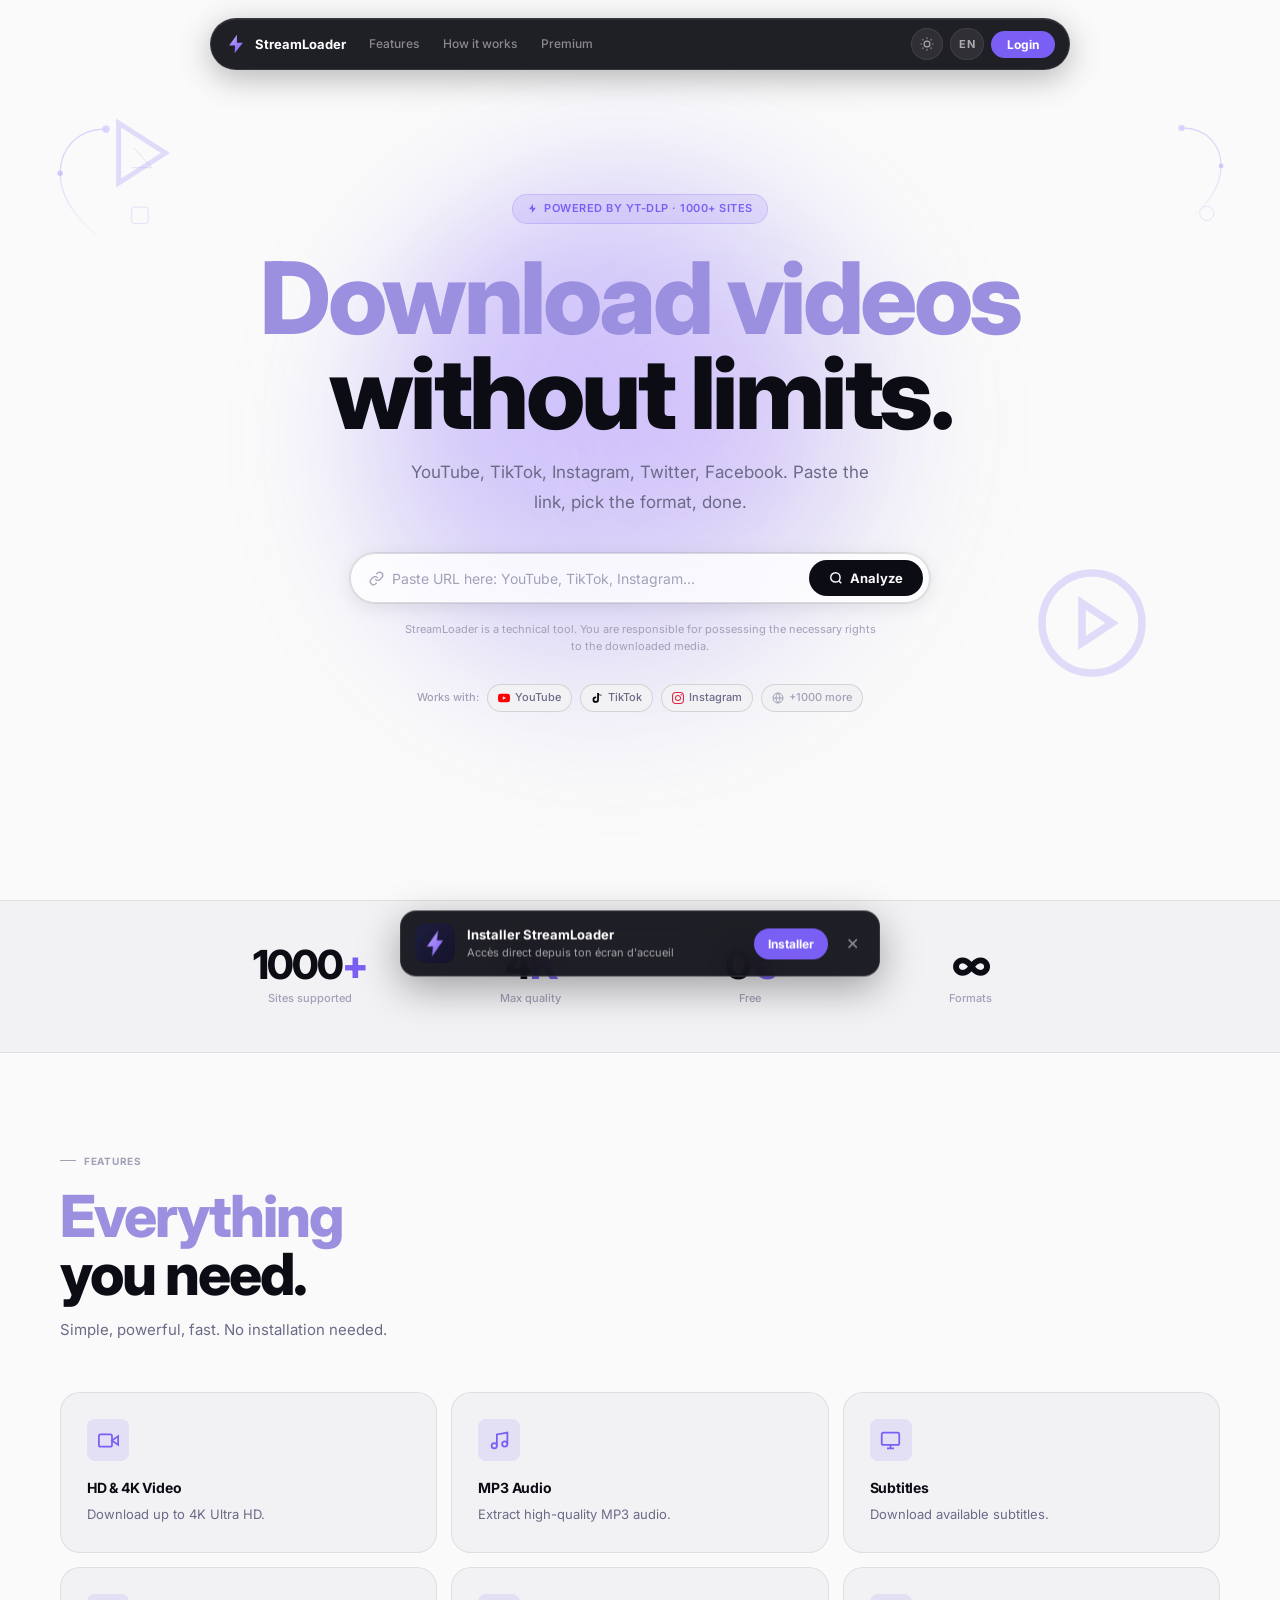
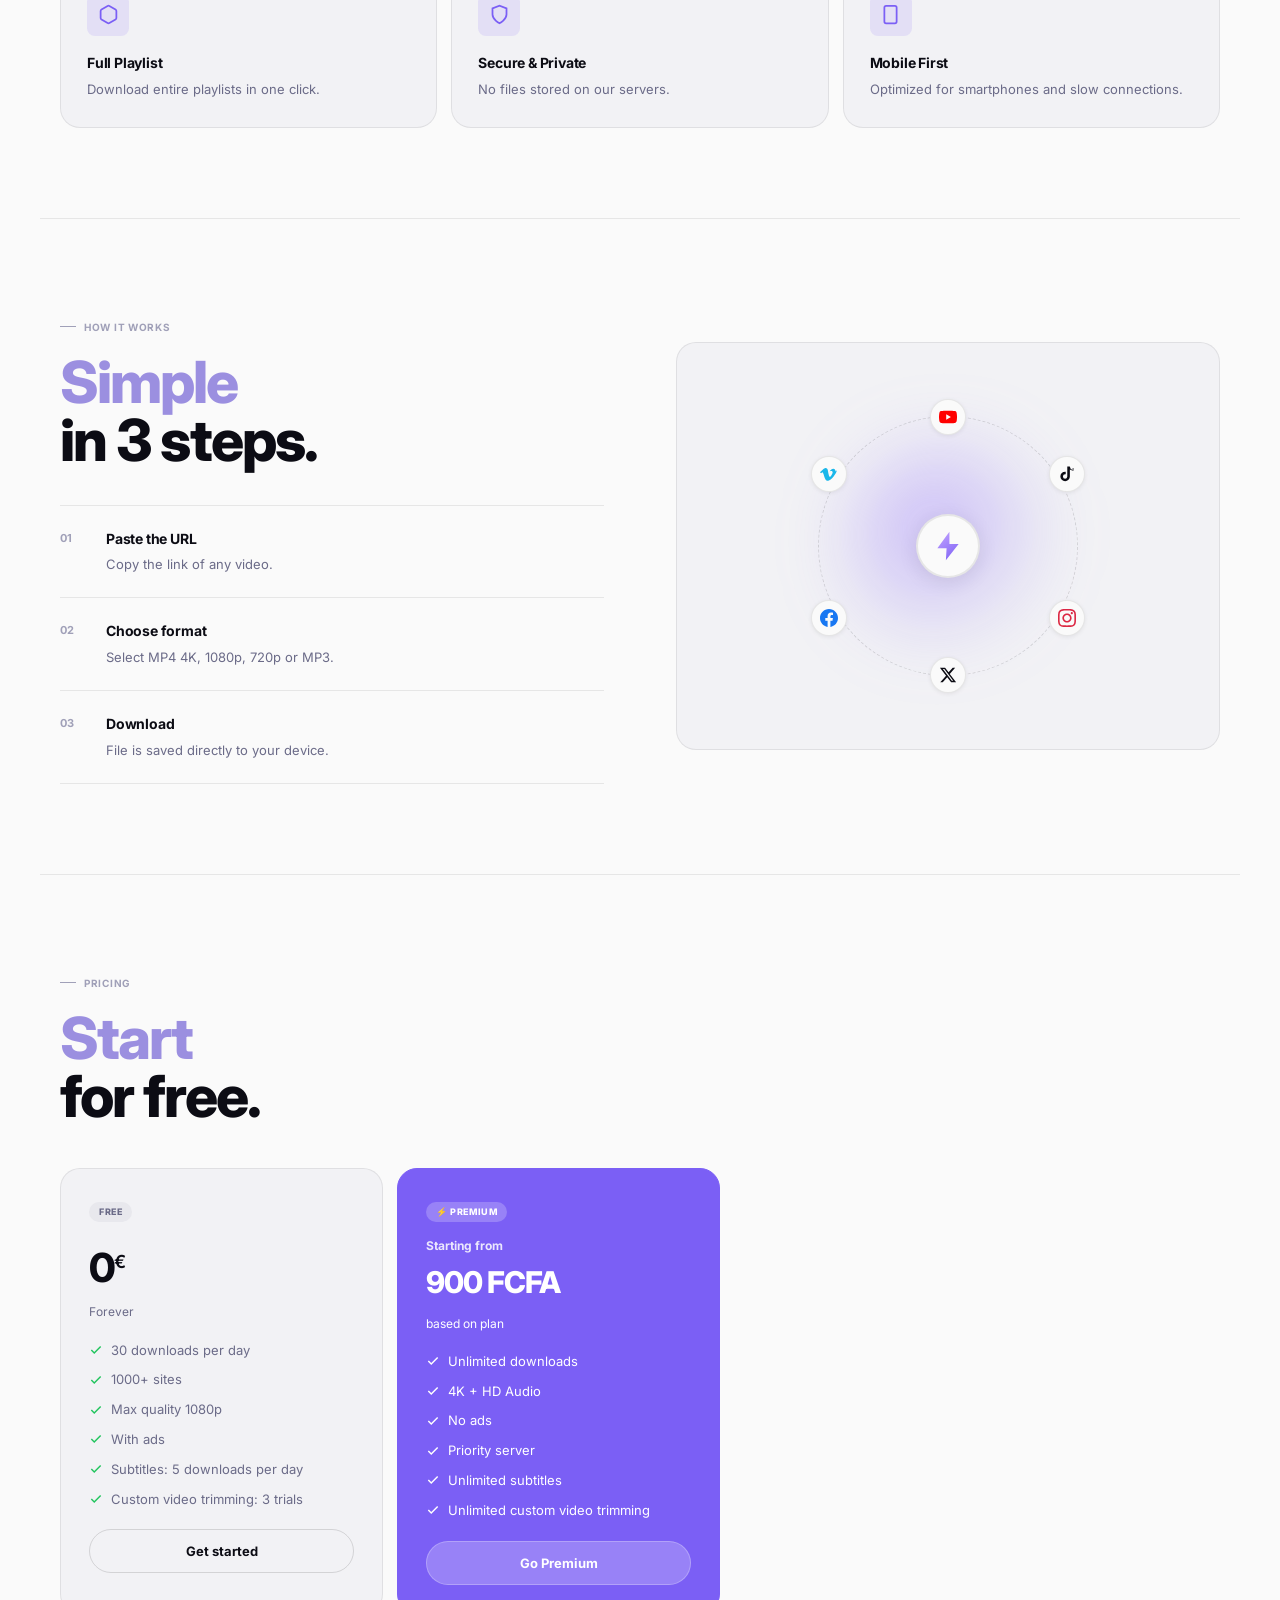
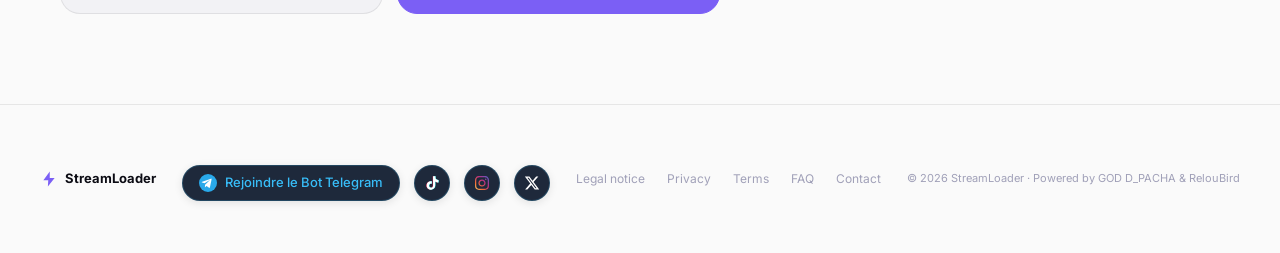
==== index.html @ d9c6773a "finalize pub." ====
<!DOCTYPE html>
<!-- NEW FILE -->
<html lang="fr">

<head>
    <meta charset="UTF-8">
    <meta name="viewport" content="width=device-width, initial-scale=1.0">

    <!-- ===== PRIMARY SEO META TAGS ===== -->
    <title>StreamLoader - Télécharger Vidéos YouTube, TikTok, Instagram | Gratuit & Rapide</title>
    <meta name="description"
        content="Télécharge des vidéos depuis YouTube, TikTok, Instagram, Twitter, Facebook et plus de 1000 sites. Gratuit, sans inscription, qualité jusqu'en 4K. Version Premium sans publicité à 1 200 FCFA, accès à vie.">
    <meta name="keywords"
        content="télécharger vidéo YouTube, télécharger vidéo TikTok, télécharger vidéo Instagram, convertisseur YouTube MP3, downloader vidéo gratuit, StreamLoader, télécharger vidéo 4K, sauvegarder vidéo TikTok, yt-dlp en ligne">
    <meta name="author" content="StreamLoader">
    <meta name="robots" content="index, follow, max-snippet:-1, max-image-preview:large, max-video-preview:-1">
    <meta name="language" content="French">
    <link rel="canonical" href="https://streamloader.xyz/">

    <!-- ===== OPEN GRAPH (Facebook, WhatsApp, LinkedIn) ===== -->
    <meta property="og:type" content="website">
    <meta property="og:url" content="https://streamloader.xyz/">
    <meta property="og:site_name" content="StreamLoader">
    <meta property="og:title" content="StreamLoader - Télécharger Vidéos YouTube, TikTok, Instagram">
    <meta property="og:description"
        content="Télécharge des vidéos depuis YouTube, TikTok, Instagram et 1000+ sites. Gratuit, rapide, sans inscription. Qualité jusqu'en 4K.">
    <meta property="og:image" content="https://streamloader.xyz/og-image.png">
    <meta property="og:image:type" content="image/png">
    <meta property="og:image:width" content="1200">
    <meta property="og:image:height" content="630">
    <meta property="og:image:alt" content="StreamLoader - Téléchargeur de vidéos universel">
    <meta property="og:locale" content="fr_FR">

    <!-- ===== TWITTER CARD ===== -->
    <meta name="twitter:card" content="summary_large_image">
    <meta name="twitter:title" content="StreamLoader - Télécharger Vidéos YouTube, TikTok, Instagram">
    <meta name="twitter:description"
        content="Télécharge des vidéos depuis 1000+ sites. Gratuit, rapide, sans inscription, jusqu'en 4K.">
    <meta name="twitter:image" content="https://streamloader.xyz/og-image.png">

    <!-- ===== FAVICON ===== -->
    <link rel="icon" type="image/svg+xml"
        href="data:image/svg+xml,%3Csvg xmlns='http://www.w3.org/2000/svg' viewBox='0 0 24 24' fill='none'%3E%3Cpath d='M13 2L4.5 13.5H11L10.5 22L19.5 10.5H13L13 2Z' fill='url(%23g0)'/%3E%3Cdefs%3E%3ClinearGradient id='g0' x1='4.5' y1='2' x2='19.5' y2='22' gradientUnits='userSpaceOnUse'%3E%3Cstop stop-color='%23C4A5FF'/%3E%3Cstop offset='1' stop-color='%237B5FF5'/%3E%3C/linearGradient%3E%3C/defs%3E%3C/svg%3E">
    <link rel="apple-touch-icon"
        href="data:image/svg+xml,%3Csvg xmlns='http://www.w3.org/2000/svg' viewBox='0 0 24 24' fill='none'%3E%3Cpath d='M13 2L4.5 13.5H11L10.5 22L19.5 10.5H13L13 2Z' fill='url(%23g0)'/%3E%3Cdefs%3E%3ClinearGradient id='g0' x1='4.5' y1='2' x2='19.5' y2='22' gradientUnits='userSpaceOnUse'%3E%3Cstop stop-color='%23C4A5FF'/%3E%3Cstop offset='1' stop-color='%237B5FF5'/%3E%3C/linearGradient%3E%3C/defs%3E%3C/svg%3E">

    <!-- ===== SCHEMA.ORG STRUCTURED DATA ===== -->
    <script type="application/ld+json">
  {
    "@context": "https://schema.org",
    "@graph": [
      {
        "@type": "WebSite",
        "@id": "https://streamloader.xyz/#website",
        "url": "https://streamloader.xyz/",
        "name": "StreamLoader",
        "description": "Téléchargeur de vidéos universel - YouTube, TikTok, Instagram et 1000+ sites",
        "inLanguage": "fr"
      },
      {
        "@type": "WebApplication",
        "@id": "https://streamloader.xyz/#app",
        "name": "StreamLoader",
        "url": "https://streamloader.xyz/",
        "logo": {
          "@type": "ImageObject",
          "url": "https://streamloader.xyz/og-image.png"
        },
        "description": "Télécharge des vidéos et de l'audio depuis YouTube, TikTok, Instagram, Twitter, Facebook et plus de 1000 sites. Choix du format (MP4 4K, 1080p, 720p, MP3) avant téléchargement.",
        "applicationCategory": "MultimediaApplication",
        "operatingSystem": "Any (Web)",
        "browserRequirements": "Nécessite un navigateur moderne",
        "offers": [
          {
            "@type": "Offer",
            "name": "Gratuit",
            "price": "0",
            "priceCurrency": "XAF",
            "availability": "https://schema.org/InStock",
            "description": "Téléchargements avec publicités, formats standard, 1000+ sites supportés."
          },
          {
            "@type": "Offer",
            "name": "Premium",
            "price": "1200",
            "priceCurrency": "XAF",
            "availability": "https://schema.org/InStock",
            "description": "Téléchargements illimités, qualité 4K et audio HD, sans publicité, accès à vie."
          }
        ]
      },
      {
        "@type": "FAQPage",
        "mainEntity": [
          {
            "@type": "Question",
            "name": "StreamLoader est-il gratuit ?",
            "acceptedAnswer": {
              "@type": "Answer",
              "text": "Oui, StreamLoader est gratuit et sans inscription pour l'essentiel des fonctionnalités. Une version Premium à 1 200 FCFA (paiement unique, accès à vie) supprime les publicités et débloque la qualité 4K et l'audio HD."
            }
          },
          {
            "@type": "Question",
            "name": "Quels sites sont compatibles avec StreamLoader ?",
            "acceptedAnswer": {
              "@type": "Answer",
              "text": "StreamLoader prend en charge plus de 1000 sites, dont YouTube, TikTok, Instagram, Twitter/X et Facebook."
            }
          },
          {
            "@type": "Question",
            "name": "Comment télécharger une vidéo avec StreamLoader ?",
            "acceptedAnswer": {
              "@type": "Answer",
              "text": "Colle le lien de la vidéo dans le champ prévu, choisis le format souhaité (MP4 en 4K, 1080p, 720p, ou MP3 pour l'audio), puis clique sur Télécharger. Le fichier est enregistré directement sur ton appareil."
            }
          },
          {
            "@type": "Question",
            "name": "StreamLoader conserve-t-il mes fichiers téléchargés ?",
            "acceptedAnswer": {
              "@type": "Answer",
              "text": "Non, aucun fichier n'est stocké sur les serveurs de StreamLoader après la livraison au navigateur, et aucune donnée personnelle n'est collectée lors d'un téléchargement anonyme."
            }
          }
        ]
      }
    ]
  }
    </script>

    <!-- ===== PERFORMANCE ===== -->
    <link rel="preconnect" href="https://fonts.googleapis.com">
    <link rel="preconnect" href="https://fonts.gstatic.com" crossorigin>
    <link href="https://fonts.googleapis.com/css2?family=Inter:wght@300;400;500;600;700;800;900&display=swap"
        rel="stylesheet">
    <link rel="stylesheet" href="./style.css">
    <link rel="stylesheet" href="./style-float.css">

    <!-- DNS prefetch : domaines sollicités par le JS (drapeaux + géo-détection) -->
    <link rel="dns-prefetch" href="//flagcdn.com">
    <link rel="dns-prefetch" href="//ipapi.co">

    <!-- Pour charger le Manifest PWA -->
    <link rel="manifest" href="/manifest.json">
    <meta name="theme-color" content="#13132A" media="(prefers-color-scheme: dark)">
    <meta name="theme-color" content="#FAFAFA" media="(prefers-color-scheme: light)">

    <!-- iOS : support PWA partiel, mais ces balises améliorent l'expérience -->
    <meta name="mobile-web-app-capable" content="yes">
    <meta name="apple-mobile-web-app-status-bar-style" content="black-translucent">
    <meta name="apple-mobile-web-app-title" content="StreamLoader">
    <link rel="apple-touch-icon" href="/icons/apple-touch-icon.png">

    <!-- MONETAG - DATA -->
    <!-- <script src="https://quge5.com/88/tag.min.js" data-zone="290672" async data-cfasync="false"></script> -->
    <!-- <script>(function (s) { s.dataset.zone = '11956487', s.src = 'https://nap5k.com/tag.min.js' })([document.documentElement, document.body].filter(Boolean).pop().appendChild(document.createElement('script')))</script> -->
</head>

<body>

    <!-- BG LOGOS FLOTTANTS PARALLAX -->
    <div class="bg-floating-logos">
        <div class="parallax-layer" id="prlxLayer">
            <svg class="float-logo float-logo-1" viewBox="0 0 24 24" fill="none" stroke="currentColor"
                stroke-width="1.5">
                <polygon points="5 3 19 12 5 21 5 3" />
            </svg>
            <svg class="float-logo float-logo-2" viewBox="0 0 24 24" fill="none" stroke="currentColor"
                stroke-width="1.5">
                <circle cx="12" cy="12" r="10" />
                <polygon points="10 8 16 12 10 16 10 8" />
            </svg>
            <svg class="float-logo float-logo-3" viewBox="0 0 24 24" fill="none" stroke="currentColor"
                stroke-width="1.5">
                <rect x="2" y="2" width="20" height="20" rx="2.18" ry="2.18" />
                <line x1="7" y1="2" x2="7" y2="22" />
                <line x1="17" y1="2" x2="17" y2="22" />
                <line x1="2" y1="12" x2="22" y2="12" />
                <line x1="2" y1="7" x2="7" y2="7" />
                <line x1="2" y1="17" x2="7" y2="17" />
                <line x1="17" y1="17" x2="22" y2="17" />
                <line x1="17" y1="7" x2="22" y2="7" />
            </svg>
            <svg class="float-logo float-logo-4" viewBox="0 0 24 24" fill="none" stroke="currentColor"
                stroke-width="1.5">
                <path d="M9 18V5l12-2v13" />
                <circle cx="6" cy="18" r="3" />
                <circle cx="18" cy="16" r="3" />
            </svg>
            <svg class="float-logo float-logo-5" viewBox="0 0 24 24" fill="none" stroke="currentColor"
                stroke-width="1.5">
                <path d="M21 15v4a2 2 0 0 1-2 2H5a2 2 0 0 1-2-2v-4" />
                <polyline points="7 10 12 15 17 10" />
                <line x1="12" y1="15" x2="12" y2="3" />
            </svg>
        </div>
    </div>

    <!-- ═══ NAV ═══════════════════════════════════════════════════════ -->
    <nav>
        <a class="nav-logo" href="#">
            <svg viewBox="0 0 24 24" fill="none">
                <path d="M13 2L4.5 13.5H11L10.5 22L19.5 10.5H13L13 2Z" fill="url(#g0)" />
                <defs>
                    <linearGradient id="g0" x1="4.5" y1="2" x2="19.5" y2="22" gradientUnits="userSpaceOnUse">
                        <stop stop-color="#C4A5FF" />
                        <stop offset="1" stop-color="#7B5FF5" />
                    </linearGradient>
                </defs>
            </svg>
            <span data-i18n="brand">StreamLoader</span>
        </a>
        <div class="nav-links">
            <a href="#features" data-i18n="nav.features">Fonctionnalités</a>
            <a href="#how" data-i18n="nav.how">Comment ça marche</a>
            <a href="#pricing" data-i18n="nav.pricing">Premium</a>
        </div>
        <div class="nav-actions">
            <button class="nav-icon-btn" id="themeBtn" title="Thème">
                <svg id="themeIco" viewBox="0 0 24 24" fill="none" stroke="currentColor" stroke-width="2">
                    <circle cx="12" cy="12" r="5" />
                    <path
                        d="M12 1v2M12 21v2M4.22 4.22l1.42 1.42M18.36 18.36l1.42 1.42M1 12h2M21 12h2M4.22 19.78l1.42-1.42M18.36 5.64l1.42-1.42" />
                </svg>
            </button>
            <button class="nav-icon-btn" id="langBtn"><span id="langLabel">FR</span></button>
            <!-- Affiché si non connecté -->
            <button class="nav-cta" id="navCta" data-i18n="nav.cta">Connexion</button>
            <!-- Affiché si connecté -->
            <div class="nav-user-chip" id="navUserChip" style="display:none">
                <div class="nav-avatar" id="navAvatar">?</div>
                <span id="navEmail"></span>
                <span class="plan-badge" id="navPlan" style="display:none">PRO</span>
            </div>
        </div>
    </nav>

    <!-- ═══ HERO ═══════════════════════════════════════════════════════ -->
    <section class="hero">
        <div class="orb"></div>
        <div class="orb-2"></div>

        <!-- SVG coins -->
        <svg class="corner-svg tl" viewBox="0 0 120 150" fill="none">
            <path d="M60 10 C28 10 10 32 10 58 C10 88 32 112 60 135" stroke="url(#cg)" stroke-width="1.4" fill="none" />
            <circle cx="60" cy="10" r="4" fill="#B09EFF" opacity=".8" />
            <circle cx="10" cy="58" r="3" fill="#7B5FF5" opacity=".6" />
            <path d="M90 30 L110 52 L88 52" stroke="#A090E0" stroke-width="1" fill="none" opacity=".5" />
            <rect x="88" y="95" width="18" height="18" rx="3" stroke="#7B5FF5" stroke-width="1" fill="none"
                opacity=".35" />
            <defs>
                <linearGradient id="cg" x1="60" y1="10" x2="60" y2="135" gradientUnits="userSpaceOnUse">
                    <stop stop-color="#B09EFF" stop-opacity=".9" />
                    <stop offset="1" stop-color="#7B5FF5" stop-opacity="0" />
                </linearGradient>
            </defs>
        </svg>
        <svg class="corner-svg tr" viewBox="0 0 120 150" fill="none">
            <path d="M60 10 C28 10 10 32 10 58 C10 88 32 112 60 135" stroke="url(#cg2)" stroke-width="1.4"
                fill="none" />
            <circle cx="60" cy="10" r="4" fill="#B09EFF" opacity=".8" />
            <circle cx="10" cy="58" r="3" fill="#7B5FF5" opacity=".6" />
            <circle cx="28" cy="118" r="9" stroke="#7B5FF5" stroke-width="1" fill="none" opacity=".35" />
            <defs>
                <linearGradient id="cg2" x1="60" y1="10" x2="60" y2="135" gradientUnits="userSpaceOnUse">
                    <stop stop-color="#B09EFF" stop-opacity=".9" />
                    <stop offset="1" stop-color="#7B5FF5" stop-opacity="0" />
                </linearGradient>
            </defs>
        </svg>

        <div class="hero-inner">
            <div class="hero-eyebrow">
                <svg viewBox="0 0 24 24" fill="currentColor">
                    <path d="M13 2L4.5 13.5H11L10.5 22L19.5 10.5H13L13 2Z" />
                </svg>
                <span data-i18n="hero.badge">Propulsé par yt-dlp · 1000+ sites</span>
            </div>

            <h1 class="hero-title">
                <span class="ghost" data-i18n="hero.line1">Télécharge des vidéos</span>
                <span class="solid" data-i18n="hero.line2">sans limite.</span>
            </h1>

            <p class="hero-sub" data-i18n="hero.sub">YouTube, TikTok, Instagram, Twitter, Facebook colle le lien,
                choisis le format, c'est prêt.</p>

            <div class="url-widget">
                <svg width="15" height="15" viewBox="0 0 24 24" fill="none" stroke="currentColor" stroke-width="2"
                    style="color:var(--text-muted);flex-shrink:0">
                    <path d="M10 13a5 5 0 0 0 7.54.54l3-3a5 5 0 0 0-7.07-7.07l-1.72 1.71" />
                    <path d="M14 11a5 5 0 0 0-7.54-.54l-3 3a5 5 0 0 0 7.07 7.07l1.71-1.71" />
                </svg>
                <input type="url" id="urlInput" data-i18n-placeholder="hero.placeholder"
                    placeholder="Colle l'URL ici YouTube, TikTok, Instagram…">
                <button class="btn-analyze" id="analyzeBtn">
                    <svg viewBox="0 0 24 24" fill="none" stroke="currentColor" stroke-width="2.5">
                        <circle cx="11" cy="11" r="8" />
                        <path d="m21 21-4.35-4.35" />
                    </svg>
                    <span data-i18n="hero.analyze">Analyser</span>
                </button>
            </div>

            <p class="url-disclaimer" data-i18n="hero.disclaimer">
                StreamLoader est un outil technique. Vous êtes responsable de disposer
                des droits nécessaires sur les médias téléchargés.
            </p>


            <div class="site-chips">
                <span class="site-chips-label" data-i18n="hero.supports">Compatible :</span>
                <div class="site-chip"><svg viewBox="0 0 24 24" fill="#FF0000">
                        <path
                            d="M23.495 6.205a3.007 3.007 0 0 0-2.088-2.088c-1.87-.501-9.396-.501-9.396-.501s-7.507-.01-9.396.501A3.007 3.007 0 0 0 .527 6.205a31.247 31.247 0 0 0-.522 5.805 31.247 31.247 0 0 0 .522 5.783 3.007 3.007 0 0 0 2.088 2.088c1.868.502 9.396.502 9.396.502s7.506 0 9.396-.502a3.007 3.007 0 0 0 2.088-2.088 31.247 31.247 0 0 0 .5-5.783 31.247 31.247 0 0 0-.5-5.805zM9.609 15.601V8.408l6.264 3.602z" />
                    </svg>YouTube</div>
                <div class="site-chip"><svg viewBox="0 0 24 24" fill="#000">
                        <path
                            d="M19.59 6.69a4.83 4.83 0 0 1-3.77-4.25V2h-3.45v13.67a2.89 2.89 0 0 1-2.88 2.5 2.89 2.89 0 0 1-2.89-2.89 2.89 2.89 0 0 1 2.89-2.89c.28 0 .54.04.79.1V9.01a6.33 6.33 0 0 0-.79-.05 6.34 6.34 0 0 0-6.34 6.34 6.34 6.34 0 0 0 6.34 6.34 6.34 6.34 0 0 0 6.33-6.34l-.01-9.27a8.18 8.18 0 0 0 4.78 1.52v-3.45a4.85 4.85 0 0 1-1-.11z" />
                    </svg>TikTok</div>
                <div class="site-chip"><svg viewBox="0 0 24 24" fill="url(#igr)">
                        <defs>
                            <linearGradient id="igr" x1="0" y1="24" x2="24" y2="0">
                                <stop stop-color="#f09433" />
                                <stop offset=".5" stop-color="#dc2743" />
                                <stop offset="1" stop-color="#bc1888" />
                            </linearGradient>
                        </defs>
                        <path
                            d="M12 2.163c3.204 0 3.584.012 4.85.07 3.252.148 4.771 1.691 4.919 4.919.058 1.265.069 1.645.069 4.849 0 3.205-.012 3.584-.069 4.849-.149 3.225-1.664 4.771-4.919 4.919-1.266.058-1.644.07-4.85.07-3.204 0-3.584-.012-4.849-.07-3.26-.149-4.771-1.699-4.919-4.92-.058-1.265-.07-1.644-.07-4.849 0-3.204.013-3.583.07-4.849.149-3.227 1.664-4.771 4.919-4.919 1.266-.057 1.645-.069 4.849-.069zm0-2.163c-3.259 0-3.667.014-4.947.072-4.358.2-6.78 2.618-6.98 6.98-.059 1.281-.073 1.689-.073 4.948 0 3.259.014 3.668.072 4.948.2 4.358 2.618 6.78 6.98 6.98 1.281.058 1.689.072 4.948.072 3.259 0 3.668-.014 4.948-.072 4.354-.2 6.782-2.618 6.979-6.98.059-1.28.073-1.689.073-4.948 0-3.259-.014-3.667-.072-4.947-.196-4.354-2.617-6.78-6.979-6.98-1.281-.059-1.69-.073-4.949-.073zm0 5.838c-3.403 0-6.162 2.759-6.162 6.162s2.759 6.163 6.162 6.163 6.162-2.759 6.162-6.163c0-3.403-2.759-6.162-6.162-6.162zm0 10.162c-2.209 0-4-1.79-4-4 0-2.209 1.791-4 4-4s4 1.791 4 4c0 2.21-1.791 4-4 4zm6.406-11.845c-.796 0-1.441.645-1.441 1.44s.645 1.44 1.441 1.44c.795 0 1.439-.645 1.439-1.44s-.644-1.44-1.439-1.44z" />
                    </svg>Instagram</div>
                <div class="site-chip" style="color:var(--text-muted)"><svg viewBox="0 0 24 24" fill="none"
                        stroke="currentColor" stroke-width="2">
                        <circle cx="12" cy="12" r="10" />
                        <path
                            d="M2 12h20M12 2a15.3 15.3 0 0 1 4 10 15.3 15.3 0 0 1-4 10 15.3 15.3 0 0 1-4-10 15.3 15.3 0 0 1 4-10z" />
                    </svg><span data-i18n="hero.more">+1000 autres</span></div>
            </div>

            <div id="status-area"></div>

            <!-- Video card -->
            <div class="video-card" id="videoCard">
                <div class="video-thumb-wrap" id="thumbWrap">
                    <div class="video-thumb-placeholder" id="thumbPlaceholder">
                        <svg viewBox="0 0 24 24" fill="none" stroke="currentColor" stroke-width="1.5">
                            <rect x="2" y="2" width="20" height="20" rx="3" />
                            <polygon points="10 8 16 12 10 16 10 8" />
                        </svg>
                    </div>
                    <img id="thumbImg" class="video-thumb-img" style="display:none" alt="Miniature">
                    <div class="thumb-duration" id="thumbDuration" style="display:none"></div>
                </div>
                <div class="video-card-body">
                    <div class="vc-title" id="vcTitle"></div>
                    <div class="meta-row" id="vcMeta"></div>

                    <div class="fmt-label" data-i18n="card.format">Format</div>
                    <div class="fmt-presets" id="vcFmts"></div>

                    <div id="subtitleOpts" class="subtitle-opts">
                        <label class="subtitle-toggle">
                            <input type="checkbox" id="subtitleToggle">
                            <span class="subtitle-switch"></span>
                            <span class="subtitle-toggle-label" data-i18n="card.withSubs">Télécharger avec
                                sous-titres</span>
                        </label>
                        <div id="subtitleLangWrap" class="subtitle-lang-wrap" style="display:none">
                            <label class="subtitle-lang-label" for="subtitleLang" data-i18n="card.subsLang">Langue des
                                sous-titres</label>
                            <select id="subtitleLang" class="subtitle-lang-select">
                                <option value="fr">Français</option>
                                <option value="en">English</option>
                                <option value="es">Español</option>
                                <option value="pt">Português</option>
                                <option value="ar">العربية</option>
                            </select>
                            <p class="subtitle-hint" data-i18n="card.subsHint">Les sous-titres seront intégrés à la
                                vidéo dans la langue choisie, quelle que soit la langue d'origine.</p>
                        </div>
                    </div>

                    <div id="trimOpts" class="trim-opts">
                        <div class="trim-toggle-row">
                            <label class="trim-toggle" id="trimToggleWrap">
                                <input type="checkbox" id="trimToggle">
                                <span class="trim-switch"></span>
                                <span class="trim-toggle-label" data-i18n="card.trimToggle">Extraire une scène
                                    précise</span>
                            </label>
                            <span class="trim-trials-badge" id="trimTrialsBadge" style="display:none"></span>
                        </div>
                        <div id="trimFieldsWrap" class="trim-fields-wrap">
                            <div class="trim-field">
                                <label for="trimStart" data-i18n="card.trimStart">Début (ex: 00:10)</label>
                                <input type="text" id="trimStart" placeholder="00:10" inputmode="numeric">
                            </div>
                            <div class="trim-field">
                                <label for="trimEnd" data-i18n="card.trimEnd">Fin (ex: 00:25)</label>
                                <input type="text" id="trimEnd" placeholder="00:25" inputmode="numeric">
                            </div>
                        </div>
                    </div>


                    <div class="action-row">
                        <button class="btn-dl" id="dlBtn">
                            <svg viewBox="0 0 24 24" fill="none" stroke="currentColor" stroke-width="2.5">
                                <path d="M21 15v4a2 2 0 0 1-2 2H5a2 2 0 0 1-2-2v-4" />
                                <polyline points="7 10 12 15 17 10" />
                                <line x1="12" y1="15" x2="12" y2="3" />
                            </svg>
                            <span data-i18n="card.download">Télécharger</span>
                        </button>
                        <button class="btn-watch" id="simBtn" style="display:none;border-style:dashed"
                            title="Simuler la progression du téléchargement">
                            <svg viewBox="0 0 24 24" fill="none" stroke="currentColor" stroke-width="2">
                                <path d="M14.5 2.5a2.5 2.5 0 0 1 3 3L5 18l-3 3 3-3 12.5-12.5z" />
                            </svg>
                        </button>
                        <button class="btn-watch" id="watchBtn">
                            <svg viewBox="0 0 24 24" fill="none" stroke="currentColor" stroke-width="2">
                                <polygon points="5 3 19 12 5 21 5 3" />
                            </svg>
                            <span data-i18n="card.watch">Regarder</span>
                        </button>
                    </div>
                    <div class="progress-wrap" id="progressWrap">
                        <div class="progress-header">
                            <span id="progressLbl">Téléchargement en cours…</span>
                            <span id="progressPct"
                                style="font-family:'Consolas',monospace;font-weight:700;color:var(--accent)"></span>
                        </div>
                        <div class="progress-track">
                            <div class="progress-fill" id="progressFill"></div>
                        </div>
                        <div
                            style="display:flex;justify-content:space-between;align-items:center;margin-top:7px;flex-wrap:wrap;gap:4px">
                            <div style="display:flex;gap:14px">
                                <span id="progressTotal"
                                    style="font-size:11px;color:var(--text-muted);font-family:monospace"></span>
                                <span id="progressSpeed"
                                    style="font-size:11px;color:var(--text-dim);font-family:monospace"></span>
                            </div>
                            <span id="progressEta"
                                style="font-size:11px;color:var(--text-muted);font-family:monospace"></span>
                        </div>
                    </div>
                </div>
            </div>
        </div>
    </section>

    <!-- Stats -->
    <div class="stats-band reveal">
        <div class="stats-inner">
            <div>
                <div class="stat-num">1000<span>+</span></div>
                <div class="stat-lbl" data-i18n="stats.sites">Sites supportés</div>
            </div>
            <div>
                <div class="stat-num">4<span>K</span></div>
                <div class="stat-lbl" data-i18n="stats.quality">Qualité max</div>
            </div>
            <div>
                <div class="stat-num">0<span>€</span></div>
                <div class="stat-lbl" data-i18n="stats.price">Gratuit</div>
            </div>
            <div>
                <div class="stat-num">∞</div>
                <div class="stat-lbl" data-i18n="stats.formats">Formats</div>
            </div>
        </div>
    </div>

    <!-- Features -->
    <section class="section" id="features">
        <div class="reveal">
            <div class="sec-label" data-i18n="feat.label">Fonctionnalités</div>
            <h2 class="sec-title"><span class="ghost" data-i18n="feat.t1">Tout ce dont</span><br><span
                    data-i18n="feat.t2">tu
                    as besoin.</span></h2>
            <p class="sec-sub" data-i18n="feat.sub">Simple, puissant, rapide. Aucune installation requise.</p>
        </div>
        <div class="feat-grid reveal">
            <div class="feat-card">
                <div class="feat-icon"><svg viewBox="0 0 24 24" fill="none" stroke="currentColor" stroke-width="2">
                        <polygon points="23 7 16 12 23 17 23 7" />
                        <rect x="1" y="5" width="15" height="14" rx="2" />
                    </svg></div>
                <div class="feat-title" data-i18n="f1.t">Vidéo HD & 4K</div>
                <div class="feat-desc" data-i18n="f1.d">Télécharge jusqu'en 4K Ultra HD. Toujours la meilleure qualité
                    disponible.</div>
            </div>
            <div class="feat-card">
                <div class="feat-icon"><svg viewBox="0 0 24 24" fill="none" stroke="currentColor" stroke-width="2">
                        <path d="M9 18V5l12-2v13" />
                        <circle cx="6" cy="18" r="3" />
                        <circle cx="18" cy="16" r="3" />
                    </svg></div>
                <div class="feat-title" data-i18n="f2.t">Audio MP3</div>
                <div class="feat-desc" data-i18n="f2.d">Extrait l'audio en MP3 haute qualité. Parfait pour la musique.
                </div>
            </div>
            <div class="feat-card">
                <div class="feat-icon"><svg viewBox="0 0 24 24" fill="none" stroke="currentColor" stroke-width="2">
                        <rect x="2" y="3" width="20" height="14" rx="2" />
                        <line x1="8" y1="21" x2="16" y2="21" />
                        <line x1="12" y1="17" x2="12" y2="21" />
                    </svg></div>
                <div class="feat-title" data-i18n="f3.t">Sous-titres</div>
                <div class="feat-desc" data-i18n="f3.d">Télécharge les sous-titres en français, anglais ou arabe.</div>
            </div>
            <div class="feat-card">
                <div class="feat-icon"><svg viewBox="0 0 24 24" fill="none" stroke="currentColor" stroke-width="2">
                        <path
                            d="M21 16V8a2 2 0 0 0-1-1.73l-7-4a2 2 0 0 0-2 0l-7 4A2 2 0 0 0 3 8v8a2 2 0 0 0 1 1.73l7 4a2 2 0 0 0 2 0l7-4A2 2 0 0 0 21 16z" />
                    </svg></div>
                <div class="feat-title" data-i18n="f4.t">Playlist entière</div>
                <div class="feat-desc" data-i18n="f4.d">Télécharge une playlist YouTube complète en un clic.</div>
            </div>
            <div class="feat-card">
                <div class="feat-icon"><svg viewBox="0 0 24 24" fill="none" stroke="currentColor" stroke-width="2">
                        <path d="M12 22s8-4 8-10V5l-8-3-8 3v7c0 6 8 10 8 10z" />
                    </svg></div>
                <div class="feat-title" data-i18n="f5.t">Sécurisé & Privé</div>
                <div class="feat-desc" data-i18n="f5.d">Aucun fichier stocké sur nos serveurs. Aucune donnée collectée.
                </div>
            </div>
            <div class="feat-card">
                <div class="feat-icon"><svg viewBox="0 0 24 24" fill="none" stroke="currentColor" stroke-width="2">
                        <rect x="5" y="2" width="14" height="20" rx="2" />
                        <path d="M12 18h.01" />
                    </svg></div>
                <div class="feat-title" data-i18n="f6.t">Mobile First</div>
                <div class="feat-desc" data-i18n="f6.d">Optimisé pour smartphone. Parfait sur réseaux africains.</div>
            </div>
        </div>
    </section>

    <div class="divider"></div>

    <!-- How it works -->
    <section class="section" id="how">
        <div class="steps-layout">
            <div class="reveal">
                <div class="sec-label" data-i18n="how.label">Comment ça marche</div>
                <h2 class="sec-title" style="margin-bottom:36px"><span class="ghost"
                        data-i18n="how.t1">Simple</span><br><span data-i18n="how.t2">en 3 étapes.</span></h2>
                <div>
                    <div class="step">
                        <div class="step-num">01</div>
                        <div>
                            <div class="step-title" data-i18n="s1.t">Colle l'URL</div>
                            <div class="step-desc" data-i18n="s1.d">Copie le lien de n'importe quelle vidéo YouTube,
                                TikTok,
                                Instagram, Twitter, et 1000+ autres.</div>
                        </div>
                    </div>
                    <div class="step">
                        <div class="step-num">02</div>
                        <div>
                            <div class="step-title" data-i18n="s2.t">Choisis le format</div>
                            <div class="step-desc" data-i18n="s2.d">Sélectionne MP4 4K, 1080p, 720p ou MP3. Tu vois tous
                                les formats
                                disponibles.</div>
                        </div>
                    </div>
                    <div class="step">
                        <div class="step-num">03</div>
                        <div>
                            <div class="step-title" data-i18n="s3.t">Télécharge</div>
                            <div class="step-desc" data-i18n="s3.d">Clique sur Télécharger. Le fichier est sauvegardé
                                directement sur
                                ton appareil.</div>
                        </div>
                    </div>
                </div>
            </div>
            <div class="steps-visual reveal">
                <div class="visual-orb"></div>
                <div class="constellation-wrap">
                    <div class="constellation-center">
                        <svg viewBox="0 0 24 24" fill="none">
                            <path d="M13 2L4.5 13.5H11L10.5 22L19.5 10.5H13L13 2Z" fill="url(#cg-center)" />
                            <defs>
                                <linearGradient id="cg-center" x1="4.5" y1="2" x2="19.5" y2="22"
                                    gradientUnits="userSpaceOnUse">
                                    <stop stop-color="#C4A5FF" />
                                    <stop offset="1" stop-color="#7B5FF5" />
                                </linearGradient>
                            </defs>
                        </svg>
                    </div>
                    <div class="orbit-ring">
                        <div class="social-badge sb-yt" title="YouTube">
                            <svg viewBox="0 0 24 24" fill="#FF0000">
                                <path
                                    d="M23.495 6.205a3.007 3.007 0 0 0-2.088-2.088c-1.87-.501-9.396-.501-9.396-.501s-7.507-.01-9.396.501A3.007 3.007 0 0 0 .527 6.205a31.247 31.247 0 0 0-.522 5.805 31.247 31.247 0 0 0 .522 5.783 3.007 3.007 0 0 0 2.088 2.088c1.868.502 9.396.502 9.396.502s7.506 0 9.396-.502a3.007 3.007 0 0 0 2.088-2.088 31.247 31.247 0 0 0 .5-5.783 31.247 31.247 0 0 0-.5-5.805zM9.609 15.601V8.408l6.264 3.602z" />
                            </svg>
                        </div>
                        <div class="social-badge sb-tt" title="TikTok">
                            <svg viewBox="0 0 24 24" fill="var(--text)">
                                <path
                                    d="M19.59 6.69a4.83 4.83 0 0 1-3.77-4.25V2h-3.45v13.67a2.89 2.89 0 0 1-2.88 2.5 2.89 2.89 0 0 1-2.89-2.89 2.89 2.89 0 0 1 2.89-2.89c.28 0 .54.04.79.1V9.01a6.33 6.33 0 0 0-.79-.05 6.34 6.34 0 0 0-6.34 6.34 6.34 6.34 0 0 0 6.34 6.34 6.34 6.34 0 0 0 6.33-6.34l-.01-9.27a8.18 8.18 0 0 0 4.78 1.52v-3.45a4.85 4.85 0 0 1-1-.11z" />
                            </svg>
                        </div>
                        <div class="social-badge sb-ig" title="Instagram"><svg viewBox="0 0 24 24" fill="url(#ig-grad)">
                                <defs>
                                    <linearGradient id="ig-grad" x1="0" y1="24" x2="24" y2="0">
                                        <stop stop-color="#f09433" />
                                        <stop offset=".5" stop-color="#dc2743" />
                                        <stop offset="1" stop-color="#bc1888" />
                                    </linearGradient>
                                </defs>
                                <path
                                    d="M12 2.163c3.204 0 3.584.012 4.85.07 3.252.148 4.771 1.691 4.919 4.919.058 1.265.069 1.645.069 4.849 0 3.205-.012 3.584-.069 4.849-.149 3.225-1.664 4.771-4.919 4.919-1.266.058-1.644.07-4.85.07-3.204 0-3.584-.012-4.849-.07-3.26-.149-4.771-1.699-4.919-4.92-.058-1.265-.07-1.644-.07-4.849 0-3.204.013-3.583.07-4.849.149-3.227 1.664-4.771 4.919-4.919 1.266-.057 1.645-.069 4.849-.069zm0-2.163c-3.259 0-3.667.014-4.947.072-4.358.2-6.78 2.618-6.98 6.98-.059 1.281-.073 1.689-.073 4.948 0 3.259.014 3.668.072 4.948.2 4.358 2.618 6.78 6.98 6.98 1.281.058 1.689.072 4.948.072 3.259 0 3.668-.014 4.948-.072 4.354-.2 6.782-2.618 6.979-6.98.059-1.28.073-1.689.073-4.948 0-3.259-.014-3.667-.072-4.947-.196-4.354-2.617-6.78-6.979-6.98-1.281-.059-1.69-.073-4.949-.073zm0 5.838c-3.403 0-6.162 2.759-6.162 6.162s2.759 6.163 6.162 6.163 6.162-2.759 6.162-6.163c0-3.403-2.759-6.162-6.162-6.162zm0 10.162c-2.209 0-4-1.79-4-4 0-2.209 1.791-4 4-4s4 1.791 4 4c0 2.21-1.791 4-4 4zm6.406-11.845c-.796 0-1.441.645-1.441 1.44s.645 1.44 1.441 1.44c.795 0 1.439-.645 1.439-1.44s-.644-1.44-1.439-1.44z" />

                            </svg></div>
                        <div class="social-badge sb-tw" title="Twitter / X">
                            <svg viewBox="0 0 24 24" fill="var(--text)">
                                <path
                                    d="M18.244 2.25h3.308l-7.227 8.26 8.502 11.24H16.17l-5.214-6.817L4.99 21.75H1.68l7.73-8.835L1.254 2.25H8.08l4.713 6.231zm-1.161 17.52h1.833L7.084 4.126H5.117z" />
                            </svg>
                        </div>
                        <div class="social-badge sb-fb" title="Facebook">
                            <svg viewBox="0 0 24 24" fill="#1877F2">
                                <path
                                    d="M24 12.073c0-6.627-5.373-12-12-12s-12 5.373-12 12c0 5.99 4.388 10.954 10.125 11.854v-8.385H7.078v-3.47h3.047V9.43c0-3.007 1.792-4.669 4.533-4.669 1.312 0 2.686.235 2.686.235v2.953H15.83c-1.491 0-1.956.925-1.956 1.874v2.25h3.328l-.532 3.47h-2.796v8.385C19.612 23.027 24 18.062 24 12.073z" />
                            </svg>
                        </div>
                        <div class="social-badge sb-vm" title="Vimeo & Autres">
                            <svg viewBox="0 0 24 24" fill="#1AB7EA">
                                <path
                                    d="M22.396 7.16c-.093 2.026-1.507 4.8-4.245 8.32-2.817 3.63-5.2 5.447-7.15 5.447-1.205 0-2.22-.112-3.048-1.035-.828-.923-1.656-2.72-2.484-5.388-.93-3.132-1.656-4.698-2.176-4.698-.186 0-.828.39-1.927 1.17L0 9.532c1.205-1.06 2.393-2.12 3.56-3.18 1.62-1.41 2.825-2.15 3.615-2.22 1.85-.186 2.99.98 3.42 3.5.462 2.72.78 4.41.95 5.07.51 2.026 1.06 3.04 1.65 3.04.462 0 1.157-.733 2.083-2.2 0.926-1.467 1.435-2.583 1.528-3.35.186-1.393-.417-2.09-1.808-2.09-.648 0-1.343.14-2.083.418 1.343-2.2 2.94-3.32 4.79-3.36 1.85-.046 2.87 1.157 3.06 3.61z" />
                            </svg>
                        </div>
                    </div>
                </div>
            </div>
        </div>
    </section>

    <div class="divider"></div>

    <!-- Pricing -->
    <section class="section" id="pricing">
        <div class="reveal" style="margin-bottom:44px">
            <div class="sec-label" data-i18n="price.label">Tarifs</div>
            <h2 class="sec-title"><span class="ghost" data-i18n="price.t1">Commence</span><br><span
                    data-i18n="price.t2">gratuitement.</span></h2>
        </div>
        <div class="pricing-grid reveal">
            <div class="price-card plan-card">
                <div class="price-badge" data-i18n="pf.badge">Gratuit</div>
                <div class="price-num">0<sup>€</sup></div>
                <div class="price-period" data-i18n="pf.period">Pour toujours</div>
                <ul class="price-features">
                    <li class="ok"><svg viewBox="0 0 24 24" fill="none" stroke="currentColor" stroke-width="2.5">
                            <polyline points="20 6 9 17 4 12" />
                        </svg><span data-i18n="pf.f1">30 téléchargements par jour</span></li>
                    <li class="ok"><svg viewBox="0 0 24 24" fill="none" stroke="currentColor" stroke-width="2.5">
                            <polyline points="20 6 9 17 4 12" />
                        </svg><span data-i18n="pf.f2">1000+ sites supportés</span></li>
                    <li class="ok"><svg viewBox="0 0 24 24" fill="none" stroke="currentColor" stroke-width="2.5">
                            <polyline points="20 6 9 17 4 12" />
                        </svg><span data-i18n="pf.f3">Qualité maximale 1080p</span></li>
                    <li class="ok"><svg viewBox="0 0 24 24" fill="none" stroke="currentColor" stroke-width="2.5">
                            <polyline points="20 6 9 17 4 12" />
                        </svg><span data-i18n="pf.f4">Avec publicités</span></li>
                    <li class="ok"><svg viewBox="0 0 24 24" fill="none" stroke="currentColor" stroke-width="2.5">
                            <polyline points="20 6 9 17 4 12" />
                        </svg><span data-i18n="pf.f5">Sous-titres : 5 téléchargements par jour</span></li>
                    <li class="ok"><svg viewBox="0 0 24 24" fill="none" stroke="currentColor" stroke-width="2.5">
                            <polyline points="20 6 9 17 4 12" />
                        </svg><span data-i18n="pf.f6">Découpage vidéo sur mesure : 3 essais</span></li>
                </ul>
                <button class="btn-price outline" id="freeStartBtn" data-i18n="pf.btn">Commencer</button>
            </div>
            <div class="price-card pro plan-card">
                <div class="price-badge" data-i18n="pp.badge">⚡ Premium</div>
                <div class="premium-starting-label" data-i18n="price.starting_from">À partir de</div>
                <div class="plan-price-value premium-starting-price" data-plan-price="monthly">1,50 $</div>
                <div class="price-period" data-i18n="pp.period">selon le forfait</div>
                <ul class="price-features">
                    <li class="ok"><svg viewBox="0 0 24 24" fill="none" stroke="currentColor" stroke-width="2.5">
                            <polyline points="20 6 9 17 4 12" />
                        </svg><span data-i18n="pp.f1">Téléchargements illimités</span></li>
                    <li class="ok"><svg viewBox="0 0 24 24" fill="none" stroke="currentColor" stroke-width="2.5">
                            <polyline points="20 6 9 17 4 12" />
                        </svg><span data-i18n="pp.f2">4K + Audio HD</span></li>
                    <li class="ok"><svg viewBox="0 0 24 24" fill="none" stroke="currentColor" stroke-width="2.5">
                            <polyline points="20 6 9 17 4 12" />
                        </svg><span data-i18n="pp.f3">Sans publicités</span></li>
                    <li class="ok"><svg viewBox="0 0 24 24" fill="none" stroke="currentColor" stroke-width="2.5">
                            <polyline points="20 6 9 17 4 12" />
                        </svg><span data-i18n="pp.f4">Priorité serveur</span></li>
                    <li class="ok"><svg viewBox="0 0 24 24" fill="none" stroke="currentColor" stroke-width="2.5">
                            <polyline points="20 6 9 17 4 12" />
                        </svg><span data-i18n="pp.f5">Sous-titres illimités</span></li>
                    <li class="ok"><svg viewBox="0 0 24 24" fill="none" stroke="currentColor" stroke-width="2.5">
                            <polyline points="20 6 9 17 4 12" />
                        </svg><span data-i18n="pp.f6">Découpage vidéo sur mesure illimité</span></li>
                </ul>
                <button class="btn-price filled" id="premiumBtn" data-i18n="pp.btn">Passer Premium</button>
            </div>
        </div>
    </section>

    <footer>
        <div class="footer-inner">
            <a class="footer-logo" href="#">
                <svg viewBox="0 0 24 24" fill="currentColor">
                    <path d="M13 2L4.5 13.5H11L10.5 22L19.5 10.5H13L13 2Z" />
                </svg>
                StreamLoader
            </a>
            <div class="footer-follow-row">
                <a href="https://t.me/StreamLoade_bot" target="_blank" rel="noopener noreferrer"
                    class="telegram-pill-btn">
                    <svg class="tg-icon" viewBox="0 0 240 240" width="18" height="18">
                        <circle cx="120" cy="120" r="120" fill="#29A9EA" />
                        <path fill="#fff"
                            d="M167.5 72.6 145.9 178c-1.6 7.2-5.9 9-12 5.6l-33-24.3-15.9 15.3c-1.8 1.8-3.3 3.3-6.7 3.3l2.4-33.8L143 83.4c2.7-2.4-.6-3.7-4.2-1.3L74.5 124l-32.6-10.2c-7.1-2.2-7.2-7.1 1.5-10.5L158.4 62c5.9-2.2 11 1.4 9.1 10.6z" />
                    </svg>
                    <span>Rejoindre le Bot Telegram</span>
                </a>
                <a href="https://www.tiktok.com/@steamloader01?_r=1&_t=ZS-99h2zS7Ug0i" target="_blank"
                    rel="noopener noreferrer" class="social-icon-btn" aria-label="TikTok">
                    <svg viewBox="0 0 24 24" width="18" height="18">
                        <path fill="#FE2C55"
                            d="M16.5 3h-3.1v12.6a2.7 2.7 0 1 1-1.9-2.58V9.6a5.7 5.7 0 1 0 4.7 5.62V9.9a7.6 7.6 0 0 0 4.3 1.33V8.05a4.85 4.85 0 0 1-3.4-1.4c-.4-.42-.6-.98-.6-1.63z"
                            transform="translate(-.45,0)" />
                        <path fill="#25F4EE"
                            d="M16.5 3h-3.1v12.6a2.7 2.7 0 1 1-1.9-2.58V9.6a5.7 5.7 0 1 0 4.7 5.62V9.9a7.6 7.6 0 0 0 4.3 1.33V8.05a4.85 4.85 0 0 1-3.4-1.4c-.4-.42-.6-.98-.6-1.63z"
                            transform="translate(.45,0)" />
                        <path fill="#fff"
                            d="M16.5 3h-3.1v12.6a2.7 2.7 0 1 1-1.9-2.58V9.6a5.7 5.7 0 1 0 4.7 5.62V9.9a7.6 7.6 0 0 0 4.3 1.33V8.05a4.85 4.85 0 0 1-3.4-1.4c-.4-.42-.6-.98-.6-1.63z" />
                    </svg>
                </a>
                <a href="https://www.instagram.com/streamloader2026?stkn=d3h0OGNuYjV4b2Zl&utm_source=qr" target="_blank"
                    rel="noopener noreferrer" class="social-icon-btn" aria-label="Instagram">
                    <svg viewBox="0 0 448 512" width="16" height="16">
                        <defs>
                            <linearGradient id="igGradientFooter" x1="0%" y1="100%" x2="100%" y2="0%">
                                <stop offset="0%" stop-color="#FED576" />
                                <stop offset="26%" stop-color="#F47133" />
                                <stop offset="61%" stop-color="#BC3081" />
                                <stop offset="100%" stop-color="#4C63D2" />
                            </linearGradient>
                        </defs>
                        <path fill="url(#igGradientFooter)"
                            d="M224.1 141c-63.6 0-114.9 51.3-114.9 114.9s51.3 114.9 114.9 114.9S339 319.5 339 255.9 287.7 141 224.1 141zm0 189.6c-41.1 0-74.7-33.5-74.7-74.7s33.5-74.7 74.7-74.7 74.7 33.5 74.7 74.7-33.6 74.7-74.7 74.7zm146.4-194.3c0 14.9-12 26.8-26.8 26.8-14.9 0-26.8-12-26.8-26.8s12-26.8 26.8-26.8 26.8 12 26.8 26.8zm76.1 27.2c-1.7-35.9-9.9-67.7-36.2-93.9-26.2-26.2-58-34.4-93.9-36.2-37-2.1-147.9-2.1-184.9 0-35.8 1.7-67.6 9.9-93.9 36.1s-34.4 58-36.2 93.9c-2.1 37-2.1 147.9 0 184.9 1.7 35.9 9.9 67.7 36.2 93.9s58 34.4 93.9 36.2c37 2.1 147.9 2.1 184.9 0 35.9-1.7 67.7-9.9 93.9-36.2 26.2-26.2 34.4-58 36.2-93.9 2.1-37 2.1-147.8 0-184.8zM398.8 388c-7.8 19.6-22.9 34.7-42.6 42.6-29.5 11.7-99.5 9-132.1 9s-102.7 2.6-132.1-9c-19.6-7.8-34.7-22.9-42.6-42.6-11.7-29.5-9-99.5-9-132.1s-2.6-102.7 9-132.1c7.8-19.6 22.9-34.7 42.6-42.6 29.5-11.7 99.5-9 132.1-9s102.7-2.6 132.1 9c19.6 7.8 34.7 22.9 42.6 42.6 11.7 29.5 9 99.5 9 132.1s2.7 102.7-9 132.1z" />
                    </svg>
                </a>
                <a href="https://x.com/streamloader?s=11" target="_blank" rel="noopener noreferrer"
                    class="social-icon-btn" aria-label="X (Twitter)">
                    <svg viewBox="0 0 24 24" width="16" height="16" fill="#fff">
                        <path
                            d="M18.244 2.25h3.308l-7.227 8.26 8.502 11.24H16.17l-5.214-6.817L4.99 21.75H1.68l7.73-8.835L1.254 2.25H8.08l4.713 6.231zm-1.161 17.52h1.833L7.084 4.126H5.117z" />
                    </svg>
                </a>
            </div>
            <div class="footer-links">
                <a href="/mentions-legales.html" data-i18n="foot.legal">Mentions légales</a>
                <a href="/confidentialite.html" data-i18n="foot.privacy">Confidentialité</a>
                <a href="/cgv-cgu.html" data-i18n="foot.terms">CGV/CGU</a>
                <a href="#" data-i18n="foot.faq">FAQ</a>
                <a href="#" data-i18n="foot.contact">Contact</a>
            </div>
            <div class="footer-copy" data-i18n="foot.copy">© 2026 StreamLoader · Propulsé par yt-dlp</div>
        </div>
    </footer>

    <!-- MODAL AUTH -->
    <div class="modal-backdrop" id="modalBackdrop">
        <div class="modal" id="modalBox">
            <button aria-label="Fermer" class="modal-close" id="modalCloseBtn">
                <svg viewBox="0 0 24 24" fill="none" stroke="currentColor" stroke-width="2">
                    <line x1="18" y1="6" x2="6" y2="18" />
                    <line x1="6" y1="6" x2="18" y2="18" />
                </svg>
            </button>

            <!-- Auth panel -->
            <div id="panelAuth">
                <div class="modal-title" id="authTitle" data-i18n="auth.title">Bienvenue</div>
                <div class="modal-sub" id="authSub" data-i18n="auth.sub">Connecte-toi ou crée un compte pour gérer tes
                    téléchargements.</div>
                <div class="auth-tabs">
                    <button class="auth-tab active" id="tabLogin" data-i18n="auth.login">Connexion</button>
                    <button class="auth-tab" id="tabRegister" data-i18n="auth.register">Créer un compte</button>
                </div>
                <div class="field-group">
                    <div>
                        <div class="field-label" data-i18n="auth.email">Email</div>
                        <input class="field-input" type="email" id="authEmail" placeholder="toi@exemple.com"
                            autocomplete="email">
                    </div>
                    <div>
                        <div class="field-label" data-i18n="auth.password">Mot de passe</div>
                        <input class="field-input" type="password" id="authPwd" placeholder="••••••••"
                            autocomplete="current-password">
                    </div>
                    <div id="authPwd2Wrap" style="display:none">
                        <div class="field-label" data-i18n="auth.confirm">Confirmer</div>
                        <input class="field-input" type="password" id="authPwd2" placeholder="••••••••">
                    </div>
                </div>
                <button class="btn-submit" id="authSubmit">
                    <span id="authSubmitLabel" data-i18n="auth.login_btn">Se connecter</span>
                </button>
                <div class="auth-error" id="authErr"></div>
                <div class="auth-success" id="authOk"></div>
            </div>

            <!-- Premium panel -->
            <div id="panelPremium" style="display:none">
                <div class="prem-modal-header">
                    <div class="prem-glow-icon">
                        <svg width="30" height="30" viewBox="0 0 24 24" fill="none" stroke="currentColor"
                            stroke-width="2.2">
                            <polygon points="13 2 3 14 12 14 11 22 21 10 12 10 13 2" />
                        </svg>
                    </div>
                    <div class="prem-pill-badge">⚡ Accès Premium</div>
                    <div class="prem-price-tag">
                        <span id="premPriceVal">1 200</span> <span class="fcfa" id="premPriceUnit">FCFA</span>
                        <span class="approx" id="premPriceApprox">≈ 2€</span>
                    </div>
                    <div class="prem-price-sub" id="premPriceSub" data-i18n="prem.sub_monthly">Forfait mensuel ·
                        Paiement sécurisé</div>
                    <div id="premGeoIndicator"
                        style="display:inline-flex;align-items:center;gap:6px;font-size:11px;font-weight:600;color:var(--text-dim);margin-top:8px;background:var(--bg-2);padding:4px 12px;border-radius:100px;border:1px solid var(--border-2)">
                        <span id="premGeoFlag">🌍</span> <span id="premGeoCountry" data-i18n="prem.detected">Détecté :
                            Cameroun</span>
                    </div>
                    <!-- La détection auto (fuseau horaire / IP) peut se tromper, notamment
                         entre pays voisins partageant le même décalage horaire. Ce lien
                         laisse l'utilisateur corriger lui-même, une fois pour toutes
                         (choix mémorisé dans localStorage). -->
                    <button type="button" id="premGeoFixBtn"
                        style="display:block;margin:6px auto 0;background:none;border:none;color:var(--accent);font-size:11px;font-weight:600;cursor:pointer;text-decoration:underline;font-family:inherit;padding:2px">
                        Pas le bon pays ?
                    </button>
                    <select id="premCountryPicker"
                        style="display:none;margin:8px auto 0;width:100%;max-width:260px;padding:8px 10px;background:var(--bg);border:1px solid var(--border-2);border-radius:var(--r-sm);font-size:13px;font-family:inherit;color:var(--text)">
                        <option value="">Choisis ton pays…</option>
                    </select>
                </div>

                <div class="plan-switcher" role="tablist" aria-label="Forfait Premium">
                    <button type="button" data-plan-tab="monthly" class="active">1 mois</button>
                    <button type="button" data-plan-tab="halfyearly">6 mois</button>
                    <button type="button" data-plan-tab="yearly">1 an</button>
                </div>

                <div class="prem-benefits-card">
                    <div class="prem-benefit-item">
                        <div class="prem-check-icon"><svg viewBox="0 0 24 24" fill="none" stroke="currentColor"
                                stroke-width="3">
                                <polyline points="20 6 9 17 4 12" />
                            </svg></div>
                        <span>Qualité 4K & 1080p</span>
                    </div>
                    <div class="prem-benefit-item">
                        <div class="prem-check-icon"><svg viewBox="0 0 24 24" fill="none" stroke="currentColor"
                                stroke-width="3">
                                <polyline points="20 6 9 17 4 12" />
                            </svg></div>
                        <span>Vitesse Prioritaire Max</span>
                    </div>
                    <div class="prem-benefit-item">
                        <div class="prem-check-icon"><svg viewBox="0 0 24 24" fill="none" stroke="currentColor"
                                stroke-width="3">
                                <polyline points="20 6 9 17 4 12" />
                            </svg></div>
                        <span>100% Sans Publicité</span>
                    </div>
                    <div class="prem-benefit-item">
                        <div class="prem-check-icon"><svg viewBox="0 0 24 24" fill="none" stroke="currentColor"
                                stroke-width="3">
                                <polyline points="20 6 9 17 4 12" />
                            </svg></div>
                        <span>Audio MP3 Haute Fidélité</span>
                    </div>
                </div>

                <!-- État 1 : utilisateur non connecté -->
                <div class="prem-guest-box" id="premLoginNotice">
                    <div class="prem-guest-txt">⚠️ Tu dois avoir un compte pour activer ton accès Premium.</div>
                    <div class="prem-guest-actions">
                        <button class="btn-prem-register" id="premGuestRegisterBtn"
                            data-i18n="prem.create_account">Créer un compte →</button>
                        <button class="btn-prem-login" id="premGuestLoginBtn" data-i18n="auth.login">Se
                            connecter</button>
                    </div>
                </div>

                <!-- État 2 : utilisateur connecté -->
                <div class="prem-logged-box" id="premLoggedNotice" style="display:none">
                    <span>👤 Compte : <strong id="premLoggedEmail">...</strong></span>
                    <span style="color:var(--success);font-weight:700">✓ Prêt</span>
                </div>

                <label class="prem-cgv-check">
                    <input type="checkbox" id="premCgvCheck">
                    <span>J'accepte les <a href="/cgv-cgu.html" target="_blank" rel="noopener">CGV et CGU</a></span>
                </label>

                <button class="btn-prem-pay" id="premBtn">
                    <svg width="18" height="18" viewBox="0 0 24 24" fill="none" stroke="currentColor"
                        stroke-width="2.5">
                        <rect x="2" y="5" width="20" height="14" rx="2" />
                        <line x1="2" y1="10" x2="22" y2="10" />
                    </svg>
                    <span id="premBtnLabel">Payer maintenant 1 200 FCFA</span>
                </button>

                <div class="prem-security-badge">
                    <svg width="14" height="14" viewBox="0 0 24 24" fill="none" stroke="currentColor"
                        stroke-width="2.5">
                        <path d="M12 22s8-4 8-10V5l-8-3-8 3v7c0 6 8 10 8 10z" />
                    </svg>
                    <span data-i18n="prem.note">Paiement sécurisé via GeniusPay</span>
                </div>

                <div class="auth-error" id="premErr" style="display:none;margin-top:12px"></div>
                <div class="auth-success" id="premOk" style="display:none;margin-top:12px"></div>
            </div>

            <!-- Profile panel -->
            <div id="panelProfile" style="display:none">
                <div class="modal-title" data-i18n="prof.title">Mon compte</div>
                <div style="margin-bottom:20px">
                    <div style="font-size:13px;color:var(--text-muted);margin-bottom:4px" data-i18n="prof.email_lbl">
                        Email</div>
                    <div style="font-size:15px;font-weight:600" id="profEmail"></div>
                    <div style="margin-top:10px">
                        <span style="font-size:12px;color:var(--text-muted)" data-i18n="prof.plan_lbl">Plan : </span>
                        <span id="profPlan" style="font-size:12px;font-weight:700"></span>
                    </div>
                    <div style="font-size:11px;color:var(--text-muted);margin-top:4px" id="profSince"></div>
                </div>

                <!-- Clé API - visible uniquement pour les comptes Premium -->
                <div id="apiKeyBox"
                    style="display:none;margin-bottom:16px;padding:14px;background:var(--bg-2);border:1px solid var(--border);border-radius:var(--r-md)">
                    <div style="font-size:12px;font-weight:700;color:var(--text);margin-bottom:8px">🔑 Clé API</div>

                    <div id="apiKeyNoKey" style="display:none">
                        <p style="font-size:12px;color:var(--text-muted);margin-bottom:10px">
                            Génère une clé pour intégrer StreamLoader à tes propres scripts
                            (voir <a href="/llms.txt" target="_blank" rel="noopener"
                                style="color:var(--accent)">documentation</a>).
                        </p>
                        <button class="btn-price outline" id="apiKeyGenerateBtn"
                            style="width:100%;padding:9px;font-size:12px">
                            Générer ma clé API
                        </button>
                    </div>

                    <div id="apiKeyHasKey" style="display:none">
                        <p style="font-size:12px;color:var(--text-muted);margin-bottom:8px">
                            Clé active : <code id="apiKeyPrefix" style="color:var(--text)"></code><br>
                            Créée le <span id="apiKeyDate"></span>
                        </p>
                        <div style="display:flex;gap:8px">
                            <button class="btn-price outline" id="apiKeyGenerateBtn2"
                                style="flex:1;padding:9px;font-size:12px">Régénérer</button>
                            <button class="btn-price outline" id="apiKeyRevokeBtn"
                                style="flex:1;padding:9px;font-size:12px;color:var(--error);border-color:var(--error)">Révoquer</button>
                        </div>
                    </div>

                    <div id="apiKeyReveal"
                        style="display:none;margin-top:10px;padding:10px;background:var(--bg);border:1px solid var(--accent);border-radius:8px">
                        <p style="font-size:11px;color:var(--error);font-weight:700;margin-bottom:6px">
                            ⚠️ Copie cette clé maintenant, elle ne sera plus jamais affichée :
                        </p>
                        <code id="apiKeyFull"
                            style="display:block;word-break:break-all;font-size:11px;color:var(--text);margin-bottom:8px"></code>
                        <button class="btn-price outline" id="apiKeyCopyBtn"
                            style="width:100%;padding:7px;font-size:11px">Copier</button>
                    </div>
                </div>

                <button class="btn-submit" id="profUpgradeBtn" style="margin-bottom:10px;display:none">
                    ⚡ <span data-i18n="prof.upgrade">Passer Premium</span>
                </button>
                <button class="btn-price outline" id="logoutBtn" style="width:100%;padding:11px"
                    data-i18n="prof.logout">Se
                    déconnecter</button>
            </div>
        </div>
    </div>

    <script type="module" src="./scripts/main.js"></script>

    <!-- PWA : banner d'installation (Android/Chrome) -->
    <div class="pwa-banner" id="pwaInstallBanner">
        <img src="/icons/icon-192.png" alt="" class="pwa-banner-icon">
        <div class="pwa-banner-text">
            <strong>Installer StreamLoader</strong>
            <span>Accès direct depuis ton écran d'accueil</span>
        </div>
        <button class="pwa-btn-install" id="pwaInstallBtn">Installer</button>
        <button class="pwa-btn-close" id="pwaLaterBtn" aria-label="Fermer">✕</button>
    </div>

    <!-- PWA : notice manuelle iOS -->
    <div class="pwa-modal" id="pwaIosModal">
        <div class="pwa-modal-card">
            <img src="/icons/apple-touch-icon.png" alt="" class="pwa-ios-icon">
            <h3>Installer StreamLoader</h3>
            <p>Sur iPhone/iPad :</p>
            <ol>
                <li>Appuie sur <strong>Partager</strong> <svg width="14" height="14" viewBox="0 0 24 24" fill="none"
                        stroke="currentColor" stroke-width="2">
                        <path d="M4 12v8a2 2 0 0 0 2 2h12a2 2 0 0 0 2-2v-8" />
                        <polyline points="16 6 12 2 8 6" />
                        <line x1="12" y1="2" x2="12" y2="15" />
                    </svg> en bas de Safari</li>
                <li>Choisis <strong>« Sur l'écran d'accueil »</strong></li>
                <li>Appuie sur <strong>Ajouter</strong></li>
            </ol>
            <button class="pwa-btn-close-ios" id="pwaIosClose">J'ai compris</button>
        </div>
    </div>
</body>

</html>
---- style.css ----
/* ═══════════════════════════════════════════════════════════════
   StreamLoader — style.css
   ═══════════════════════════════════════════════════════════════ */

/* ─── Reset ────────────────────────────────────────────────────── */
*,
*::before,
*::after {
  box-sizing: border-box;
  margin: 0;
  padding: 0;
}
img {
  display: block;
  max-width: 100%;
}

/* ─── Tokens ────────────────────────────────────────────────────── */
:root {
  /* Light mode */
  --bg: #fafafa;
  --bg-2: #f2f2f5;
  --bg-3: #e8e8ed;
  --surface: rgba(255, 255, 255, 0.8);
  --nav-bg: rgba(14, 14, 22, 0.93);
  --text: #0c0c14;
  --text-ghost: #9b8fe0;
  --text-dim: #6b6b88;
  --text-muted: #a0a0b8;
  --border: rgba(0, 0, 0, 0.08);
  --border-2: rgba(0, 0, 0, 0.13);
  --accent: #7b5ff5;
  --accent-dark: #5a40d0;
  --accent-soft: rgba(123, 95, 245, 0.13);
  --accent-glow: rgba(123, 95, 245, 0.3);
  --success: #22c55e;
  --error: #ef4444;
  --warning: #f59e0b;
  --pill-border: rgba(255, 255, 255, 0.1);
  --shadow-sm: 0 1px 4px rgba(0, 0, 0, 0.07);
  --shadow-md: 0 4px 20px rgba(0, 0, 0, 0.09);
  --shadow-lg: 0 20px 60px rgba(0, 0, 0, 0.11);
  --r-sm: 8px;
  --r-md: 14px;
  --r-lg: 20px;
  --r-xl: 100px;
}

@media (prefers-color-scheme: dark) {
  :root {
    --is-dark: 1;
  }
}

[data-theme="dark"],
.theme-dark {
  --bg: #13132a;
  --bg-2: #1c1c38;
  --bg-3: #252548;
  --surface: rgba(22, 22, 46, 0.8);
  --nav-bg: rgba(8, 8, 20, 0.95);
  --text: #eeeef8;
  --text-ghost: #c8a030;
  --text-dim: #9090b8;
  --text-muted: #5858a0;
  --border: rgba(255, 255, 255, 0.07);
  --border-2: rgba(255, 255, 255, 0.13);
  --accent-soft: rgba(123, 95, 245, 0.2);
  --accent-glow: rgba(123, 95, 245, 0.4);
  --shadow-sm: 0 1px 4px rgba(0, 0, 0, 0.35);
  --shadow-md: 0 4px 20px rgba(0, 0, 0, 0.45);
  --shadow-lg: 0 20px 60px rgba(0, 0, 0, 0.55);
}

@media (prefers-color-scheme: dark) {
  :root:not([data-theme="light"]) {
    --bg: #13132a;
    --bg-2: #1c1c38;
    --bg-3: #252548;
    --surface: rgba(22, 22, 46, 0.8);
    --nav-bg: rgba(8, 8, 20, 0.95);
    --text: #eeeef8;
    --text-ghost: #c8a030;
    --text-dim: #9090b8;
    --text-muted: #5858a0;
    --border: rgba(255, 255, 255, 0.07);
    --border-2: rgba(255, 255, 255, 0.13);
    --accent-soft: rgba(123, 95, 245, 0.2);
    --shadow-sm: 0 1px 4px rgba(0, 0, 0, 0.35);
    --shadow-md: 0 4px 20px rgba(0, 0, 0, 0.45);
    --shadow-lg: 0 20px 60px rgba(0, 0, 0, 0.55);
  }
}

[data-theme="light"] {
  --bg: #fafafa;
  --bg-2: #f2f2f5;
  --bg-3: #e8e8ed;
  --surface: rgba(255, 255, 255, 0.8);
  --nav-bg: rgba(14, 14, 22, 0.93);
  --text: #0c0c14;
  --text-ghost: #9b8fe0;
  --text-dim: #6b6b88;
  --text-muted: #a0a0b8;
  --border: rgba(0, 0, 0, 0.08);
  --border-2: rgba(0, 0, 0, 0.13);
  --accent-soft: rgba(123, 95, 245, 0.13);
  --shadow-sm: 0 1px 4px rgba(0, 0, 0, 0.07);
  --shadow-md: 0 4px 20px rgba(0, 0, 0, 0.09);
  --shadow-lg: 0 20px 60px rgba(0, 0, 0, 0.11);
}

/* ─── Base ────────────────────────────────────────────────────────── */
html {
  scroll-behavior: smooth;
}
body {
  font-family:
    "Inter",
    -apple-system,
    BlinkMacSystemFont,
    sans-serif;
  background: var(--bg);
  color: var(--text);
  line-height: 1.6;
  overflow-x: hidden;
  transition:
    background 0.35s ease,
    color 0.35s ease;
  -webkit-font-smoothing: antialiased;
  -moz-osx-font-smoothing: grayscale;
}
::-webkit-scrollbar {
  width: 6px;
}
::-webkit-scrollbar-track {
  background: transparent;
}
::-webkit-scrollbar-thumb {
  background: var(--border-2);
  border-radius: 3px;
}

/* ─── NAV ────────────────────────────────────────────────────────── */
nav {
  position: fixed;
  top: 18px;
  left: 50%;
  transform: translateX(-50%);
  z-index: 900;
  background: var(--nav-bg);
  border: 1px solid var(--pill-border);
  border-radius: 100px;
  padding: 9px 14px;
  display: flex;
  align-items: center;
  gap: 6px;
  -webkit-backdrop-filter: blur(24px);
  backdrop-filter: blur(24px);
  box-shadow:
    0 8px 32px rgba(0, 0, 0, 0.28),
    inset 0 1px 0 rgba(255, 255, 255, 0.07);
  width: min(calc(100% - 32px), 860px);
  transition: all 0.3s;
}
.nav-logo {
  display: flex;
  align-items: center;
  gap: 8px;
  color: #fff;
  font-size: 13px;
  font-weight: 700;
  text-decoration: none;
  flex-shrink: 0;
  margin-right: 6px;
}
.nav-logo svg {
  width: 22px;
  height: 22px;
}
.nav-links {
  display: flex;
  align-items: center;
  gap: 2px;
  flex: 1;
}
.nav-links a {
  color: rgba(255, 255, 255, 0.48);
  font-size: 12px;
  font-weight: 500;
  text-decoration: none;
  padding: 6px 11px;
  border-radius: 100px;
  transition:
    color 0.2s,
    background 0.2s;
  white-space: nowrap;
}
.nav-links a:hover {
  color: rgba(255, 255, 255, 0.88);
  background: rgba(255, 255, 255, 0.08);
}
.nav-actions {
  display: flex;
  align-items: center;
  gap: 7px;
  margin-left: auto;
  flex-shrink: 0;
}
.nav-icon-btn {
  background: rgba(255, 255, 255, 0.07);
  border: 1px solid rgba(255, 255, 255, 0.08);
  border-radius: 100px;
  min-width: 32px;
  height: 32px;
  padding: 0 8px;
  display: flex;
  align-items: center;
  justify-content: center;
  cursor: pointer;
  color: rgba(255, 255, 255, 0.6);
  font-family: inherit;
  font-size: 11px;
  font-weight: 700;
  letter-spacing: 0.3px;
  transition:
    background 0.2s,
    color 0.2s;
  gap: 4px;
}
.nav-icon-btn:hover {
  background: rgba(255, 255, 255, 0.13);
  color: #fff;
}
.nav-icon-btn svg {
  width: 14px;
  height: 14px;
}
.nav-cta {
  background: var(--accent);
  color: #fff;
  border: none;
  border-radius: 100px;
  padding: 6px 16px;
  font-size: 12px;
  font-weight: 700;
  cursor: pointer;
  font-family: inherit;
  transition:
    opacity 0.2s,
    transform 0.15s;
  white-space: nowrap;
}
.nav-cta:hover {
  opacity: 0.85;
  transform: scale(0.97);
}
.nav-user-chip {
  display: flex;
  align-items: center;
  gap: 6px;
  background: rgba(255, 255, 255, 0.07);
  border: 1px solid rgba(255, 255, 255, 0.1);
  border-radius: 100px;
  padding: 4px 12px 4px 4px;
  cursor: pointer;
  font-size: 11px;
  color: rgba(255, 255, 255, 0.75);
  font-weight: 600;
  transition: background 0.2s;
}
.nav-user-chip:hover {
  background: rgba(255, 255, 255, 0.12);
}
.nav-avatar {
  width: 22px;
  height: 22px;
  border-radius: 50%;
  background: var(--accent);
  display: flex;
  align-items: center;
  justify-content: center;
  font-size: 10px;
  color: #fff;
  font-weight: 700;
  flex-shrink: 0;
}
.plan-badge {
  background: linear-gradient(135deg, #ffd700, #ff8c00);
  color: #000;
  font-size: 9px;
  font-weight: 800;
  padding: 1px 6px;
  border-radius: 100px;
  letter-spacing: 0.5px;
}
@media (max-width: 640px) {
  .nav-links {
    display: none;
  }
  .nav-logo span {
    display: none;
  }
}

/* ─── HERO ───────────────────────────────────────────────────────── */
.hero {
  position: relative;
  min-height: 100vh;
  display: flex;
  flex-direction: column;
  align-items: center;
  justify-content: center;
  overflow: hidden;
  padding: 110px 20px 80px;
}
.orb {
  position: absolute;
  top: 50%;
  left: 50%;
  transform: translate(-50%, -50%);
  width: 560px;
  height: 560px;
  border-radius: 50%;
  background: radial-gradient(
    circle at 38% 38%,
    rgba(155, 120, 255, 0.5) 0%,
    rgba(123, 95, 245, 0.25) 40%,
    rgba(90, 60, 200, 0.08) 65%,
    transparent 80%
  );
  filter: blur(64px);
  animation: breathe 7s ease-in-out infinite;
  pointer-events: none;
  z-index: 0;
}
.orb-2 {
  position: absolute;
  top: 48%;
  left: 56%;
  transform: translate(-50%, -50%);
  width: 300px;
  height: 300px;
  border-radius: 50%;
  background: radial-gradient(
    circle,
    rgba(200, 160, 255, 0.22) 0%,
    transparent 70%
  );
  filter: blur(44px);
  animation: breathe 9s ease-in-out infinite reverse;
  pointer-events: none;
  z-index: 0;
}
@keyframes breathe {
  0%,
  100% {
    transform: translate(-50%, -50%) scale(1);
    opacity: 0.85;
  }
  50% {
    transform: translate(-50%, -50%) scale(1.1);
    opacity: 1;
  }
}
@media (prefers-reduced-motion: reduce) {
  .orb,
  .orb-2,
  .float-logo,
  .visual-orb,
  .orbit-ring,
  .social-badge {
    animation: none !important;
  }
}

.corner-svg {
  position: absolute;
  pointer-events: none;
  opacity: 0.5;
}
.corner-svg.tl {
  top: 120px;
  left: 4%;
  width: 110px;
}
.corner-svg.tr {
  top: 120px;
  right: 4%;
  width: 95px;
  transform: scaleX(-1);
}
@media (max-width: 768px) {
  .corner-svg.tl,
  .corner-svg.tr {
    width: 65px;
  }
  .corner-svg.tl {
    left: 1%;
  }
  .corner-svg.tr {
    right: 1%;
  }
}
@media (max-width: 480px) {
  .corner-svg.tl,
  .corner-svg.tr {
    display: none;
  }
}

.hero-inner {
  position: relative;
  z-index: 1;
  text-align: center;
  max-width: 860px;
  width: 100%;
}

.hero-eyebrow {
  display: inline-flex;
  align-items: center;
  gap: 6px;
  background: var(--accent-soft);
  border: 1px solid rgba(123, 95, 245, 0.22);
  border-radius: 100px;
  padding: 5px 14px;
  font-size: 11px;
  font-weight: 600;
  color: var(--accent);
  letter-spacing: 0.5px;
  text-transform: uppercase;
  margin-bottom: 26px;
}
.hero-eyebrow svg {
  width: 11px;
  height: 11px;
}

.hero-title {
  font-size: clamp(42px, 10vw, 100px);
  font-weight: 800;
  line-height: 0.95;
  letter-spacing: -3.5px;
  margin-bottom: 18px;
}
.hero-title .ghost {
  color: var(--text-ghost);
  display: block;
}
.hero-title .solid {
  color: var(--text);
  display: block;
}

.hero-sub {
  font-size: clamp(14px, 2vw, 17px);
  color: var(--text-dim);
  font-weight: 400;
  max-width: 460px;
  margin: 0 auto 36px;
  line-height: 1.75;
}

/* ─── URL Widget ──────────────────────────────────────────────────── */
.url-widget {
  display: flex;
  align-items: center;
  gap: 8px;
  background: var(--surface);
  border: 1px solid var(--border-2);
  border-radius: var(--r-xl);
  padding: 6px 6px 6px 18px;
  box-shadow:
    var(--shadow-md),
    0 0 0 1px var(--border);
  -webkit-backdrop-filter: blur(20px);
  backdrop-filter: blur(20px);
  max-width: 580px;
  margin: 0 auto 18px;
  transition:
    box-shadow 0.25s,
    border-color 0.25s;
}
.url-widget:focus-within {
  border-color: rgba(123, 95, 245, 0.4);
  box-shadow:
    var(--shadow-md),
    0 0 0 4px var(--accent-soft);
}
.url-widget input {
  flex: 1;
  background: none;
  border: none;
  outline: none;
  font-size: 14px;
  font-family: inherit;
  color: var(--text);
  min-width: 0;
}
.url-widget input::placeholder {
  color: var(--text-muted);
}
.btn-analyze {
  background: var(--text);
  color: var(--bg);
  border: none;
  border-radius: 100px;
  padding: 10px 20px;
  font-size: 13px;
  font-weight: 700;
  cursor: pointer;
  font-family: inherit;
  white-space: nowrap;
  flex-shrink: 0;
  display: flex;
  align-items: center;
  gap: 7px;
  transition:
    opacity 0.2s,
    transform 0.15s;
}
.btn-analyze:hover:not(:disabled) {
  opacity: 0.8;
  transform: scale(0.97);
}
.btn-analyze:disabled {
  opacity: 0.5;
  cursor: not-allowed;
}
.btn-analyze svg {
  width: 14px;
  height: 14px;
}

/* Mobile: éviter que le bouton "Analyser" écrase l'input sur très petit écran */
@media (max-width: 400px) {
  .url-widget {
    flex-wrap: wrap;
    padding: 10px 10px 10px 16px;
    border-radius: var(--r-md);
  }
  .url-widget input {
    flex-basis: 100%;
    padding-bottom: 6px;
  }
  .btn-analyze {
    flex: 1;
    justify-content: center;
  }
}

.site-chips {
  display: flex;
  align-items: center;
  justify-content: center;
  gap: 8px;
  flex-wrap: wrap;
}
.site-chips-label {
  padding: 15px 0;
  font-size: 11px;
  color: var(--text-muted);
  font-weight: 500;
}
.site-chip {
  display: inline-flex;
  align-items: center;
  gap: 5px;
  padding: 4px 10px;
  border: 1px solid var(--border-2);
  border-radius: 100px;
  font-size: 11px;
  font-weight: 500;
  color: var(--text-dim);
  background: var(--bg-2);
}
.site-chip svg {
  width: 12px;
  height: 12px;
}

/* ─── Status & Card ──────────────────────────────────────────────── */
#status-area {
  max-width: 580px;
  margin: 14px auto 0;
}
.status-msg {
  display: flex;
  align-items: center;
  gap: 8px;
  padding: 11px 15px;
  border-radius: var(--r-md);
  font-size: 13px;
  font-weight: 500;
  animation: fadeUp 0.3s ease;
}
.status-msg svg {
  width: 16px;
  height: 16px;
  flex-shrink: 0;
}
.status-info {
  background: var(--accent-soft);
  color: var(--accent);
}
.status-success {
  background: rgba(34, 197, 94, 0.12);
  color: var(--success);
}
.status-error {
  background: rgba(239, 68, 68, 0.1);
  color: var(--error);
}
@keyframes fadeUp {
  from {
    opacity: 0;
    transform: translateY(8px);
  }
  to {
    opacity: 1;
    transform: translateY(0);
  }
}

/* ─── Video Card ──────────────────────────────────────────────────── */
.video-card {
  display: none;
  max-width: 580px;
  margin: 14px auto 0;
  background: var(--surface);
  border: 1px solid var(--border-2);
  border-radius: var(--r-lg);
  overflow: hidden;
  -webkit-backdrop-filter: blur(20px);
  backdrop-filter: blur(20px);
  box-shadow: var(--shadow-lg);
  text-align: left;
  animation: fadeUp 0.35s ease;
}
.video-card.show {
  display: block;
}

.video-thumb-wrap {
  position: relative;
  width: 100%;
  padding-top: 52%;
  background: var(--bg-3);
  overflow: hidden;
}
.video-thumb-img {
  position: absolute;
  inset: 0;
  width: 100%;
  height: 100%;
  object-fit: cover;
}
.video-thumb-placeholder {
  position: absolute;
  inset: 0;
  display: flex;
  align-items: center;
  justify-content: center;
  color: var(--text-muted);
}
.video-thumb-placeholder svg {
  width: 44px;
  height: 44px;
}
.thumb-duration {
  position: absolute;
  bottom: 10px;
  right: 10px;
  background: rgba(0, 0, 0, 0.75);
  color: #fff;
  padding: 3px 8px;
  border-radius: 6px;
  font-size: 11px;
  font-weight: 600;
  -webkit-backdrop-filter: blur(4px);
  backdrop-filter: blur(4px);
}

.video-card-body {
  padding: 18px;
}
.vc-title {
  font-size: 14px;
  font-weight: 700;
  color: var(--text);
  margin-bottom: 10px;
  line-height: 1.4;
}
.meta-row {
  display: flex;
  gap: 7px;
  flex-wrap: wrap;
  margin-bottom: 16px;
}
.meta-chip {
  display: inline-flex;
  align-items: center;
  gap: 5px;
  padding: 4px 10px;
  background: var(--bg-2);
  border: 1px solid var(--border);
  border-radius: 100px;
  font-size: 11px;
  font-weight: 500;
  color: var(--text-dim);
}
.meta-chip svg {
  width: 12px;
  height: 12px;
}

/* ─── FORMAT CARDS INTERACTIVES ──────────────────────────────────── */
.fmt-label {
  font-size: 10px;
  font-weight: 700;
  text-transform: uppercase;
  letter-spacing: 0.6px;
  color: var(--text-muted);
  margin-bottom: 10px;
}
.fmt-presets {
  display: grid;
  grid-template-columns: repeat(2, 1fr);
  gap: 10px;
  margin-bottom: 18px;
}
@media (max-width: 480px) {
  .fmt-presets {
    grid-template-columns: 1fr;
  }
}
.fmt-card {
  display: flex;
  align-items: center;
  gap: 10px;
  padding: 12px;
  border: 2px solid var(--border-2);
  border-radius: var(--r-md);
  background: var(--bg-2);
  color: var(--text);
  cursor: pointer;
  text-align: left;
  transition: all 0.2s cubic-bezier(0.16, 1, 0.3, 1);
  font-family: inherit;
  outline: none;
  min-height: 44px; /* touch target */
}
.fmt-card:hover {
  border-color: rgba(123, 95, 245, 0.4);
  background: var(--surface);
  box-shadow: 0 4px 12px rgba(0, 0, 0, 0.05);
  transform: translateY(-2px);
}
.fmt-card.sel {
  border-color: var(--accent);
  background: var(--accent-soft);
  box-shadow: 0 4px 12px var(--accent-glow);
}
.fmt-card.sel .fmt-icon {
  background: var(--accent);
  color: #fff;
}
.fmt-icon {
  width: 38px;
  height: 38px;
  display: flex;
  align-items: center;
  justify-content: center;
  background: var(--bg-3);
  border-radius: 10px;
  font-size: 18px;
  flex-shrink: 0;
  transition:
    background 0.2s,
    color 0.2s;
}
.fmt-info {
  display: flex;
  flex-direction: column;
}
.fmt-t {
  font-size: 13px;
  font-weight: 700;
  color: var(--text);
  line-height: 1.2;
}
.fmt-sub {
  font-size: 11px;
  color: var(--text-dim);
  margin-top: 2px;
}

.action-row {
  display: flex;
  gap: 8px;
}
.btn-dl {
  flex: 1;
  padding: 11px;
  background: var(--text);
  color: var(--bg);
  border: none;
  border-radius: 100px;
  font-size: 13px;
  font-weight: 700;
  font-family: inherit;
  cursor: pointer;
  display: flex;
  align-items: center;
  justify-content: center;
  gap: 7px;
  transition: opacity 0.2s;
  min-height: 44px;
}
.btn-dl:hover {
  opacity: 0.8;
}
.btn-dl svg {
  width: 15px;
  height: 15px;
}
.btn-watch {
  padding: 11px 16px;
  background: var(--bg-2);
  color: var(--text-dim);
  border: 1px solid var(--border-2);
  border-radius: 100px;
  font-size: 13px;
  font-weight: 500;
  font-family: inherit;
  cursor: pointer;
  display: flex;
  align-items: center;
  gap: 7px;
  transition: all 0.2s;
  min-height: 44px;
}
.btn-watch:hover {
  border-color: var(--accent);
  color: var(--accent);
}
.btn-watch svg {
  width: 14px;
  height: 14px;
}

.progress-wrap {
  display: none;
  margin-top: 12px;
}
.progress-wrap.show {
  display: block;
}
.progress-header {
  display: flex;
  justify-content: space-between;
  font-size: 12px;
  color: var(--text-dim);
  margin-bottom: 6px;
}
.progress-track {
  height: 4px;
  background: var(--bg-3);
  border-radius: 2px;
  overflow: hidden;
}
.progress-fill {
  height: 100%;
  background: var(--accent);
  border-radius: 2px;
  width: 0%;
  transition: width 0.3s;
}
.progress-note {
  font-size: 11px;
  color: var(--text-muted);
  margin-top: 6px;
  text-align: right;
}

/* ─── Divider / Sections ─────────────────────────────────────────── */
.divider {
  max-width: 1200px;
  margin: 0 auto;
  height: 1px;
  background: var(--border);
}
.section {
  padding: 90px 20px;
  max-width: 1200px;
  margin: 0 auto;
}
@media (max-width: 640px) {
  .section {
    padding: 60px 16px;
  }
}

.sec-label {
  display: inline-flex;
  align-items: center;
  gap: 8px;
  font-size: 10px;
  font-weight: 700;
  text-transform: uppercase;
  letter-spacing: 0.7px;
  color: var(--text-muted);
  margin-bottom: 18px;
}
.sec-label::before {
  content: "";
  width: 16px;
  height: 1px;
  background: var(--text-muted);
}
.sec-title {
  font-size: clamp(30px, 5vw, 58px);
  font-weight: 800;
  letter-spacing: -2px;
  line-height: 1;
  margin-bottom: 14px;
}
.sec-title .ghost {
  color: var(--text-ghost);
}
.sec-sub {
  font-size: 15px;
  color: var(--text-dim);
  max-width: 420px;
  line-height: 1.72;
  margin-bottom: 50px;
}

/* ─── Stats ──────────────────────────────────────────────────────── */
.stats-band {
  background: var(--bg-2);
  border-top: 1px solid var(--border);
  border-bottom: 1px solid var(--border);
  padding: 44px 20px;
}
.stats-inner {
  max-width: 860px;
  margin: 0 auto;
  display: grid;
  grid-template-columns: repeat(4, 1fr);
  gap: 20px;
  text-align: center;
}
@media (max-width: 600px) {
  .stats-inner {
    grid-template-columns: repeat(2, 1fr);
  }
}
.stat-num {
  font-size: 40px;
  font-weight: 800;
  letter-spacing: -2px;
  line-height: 1;
  margin-bottom: 5px;
}
.stat-num span {
  color: var(--accent);
}
.stat-lbl {
  font-size: 11px;
  color: var(--text-muted);
  font-weight: 500;
}

/* ─── Features ───────────────────────────────────────────────────── */
.feat-grid {
  display: grid;
  grid-template-columns: repeat(3, 1fr);
  gap: 14px;
}
@media (max-width: 900px) {
  .feat-grid {
    grid-template-columns: repeat(2, 1fr);
  }
}
@media (max-width: 540px) {
  .feat-grid {
    grid-template-columns: 1fr;
  }
}
.feat-card {
  background: var(--bg-2);
  border: 1px solid var(--border);
  border-radius: var(--r-lg);
  padding: 26px;
  transition:
    border-color 0.2s,
    transform 0.2s,
    box-shadow 0.2s;
}
.feat-card:hover {
  border-color: rgba(123, 95, 245, 0.3);
  transform: translateY(-2px);
  box-shadow: 0 8px 24px rgba(123, 95, 245, 0.09);
}
.feat-icon {
  width: 42px;
  height: 42px;
  background: var(--accent-soft);
  border-radius: var(--r-sm);
  display: flex;
  align-items: center;
  justify-content: center;
  margin-bottom: 16px;
  color: var(--accent);
}
.feat-icon svg {
  width: 21px;
  height: 21px;
}
.feat-title {
  font-size: 14px;
  font-weight: 700;
  color: var(--text);
  margin-bottom: 5px;
  letter-spacing: -0.2px;
}
.feat-desc {
  font-size: 13px;
  color: var(--text-dim);
  line-height: 1.65;
}

/* ─── Steps ──────────────────────────────────────────────────────── */
.steps-layout {
  display: grid;
  grid-template-columns: 1fr 1fr;
  gap: 72px;
  align-items: center;
}
@media (max-width: 768px) {
  .steps-layout {
    grid-template-columns: 1fr;
    gap: 36px;
  }
}
.step {
  display: flex;
  gap: 18px;
  padding: 22px 0;
  border-bottom: 1px solid var(--border);
}
.step:first-child {
  border-top: 1px solid var(--border);
}
.step-num {
  font-size: 11px;
  font-weight: 700;
  color: var(--text-muted);
  letter-spacing: 0.4px;
  flex-shrink: 0;
  padding-top: 2px;
  width: 28px;
}
.step-title {
  font-size: 14px;
  font-weight: 700;
  color: var(--text);
  letter-spacing: -0.2px;
  margin-bottom: 4px;
}
.step-desc {
  font-size: 13px;
  color: var(--text-dim);
  line-height: 1.65;
}
.steps-visual {
  background: var(--bg-2);
  border: 1px solid var(--border);
  border-radius: var(--r-lg);
  aspect-ratio: 4/3;
  display: flex;
  align-items: center;
  justify-content: center;
  overflow: hidden;
  position: relative;
}
.visual-orb {
  width: 200px;
  height: 200px;
  border-radius: 50%;
  background: radial-gradient(
    circle at 40% 38%,
    rgba(155, 120, 255, 0.45) 0%,
    rgba(123, 95, 245, 0.18) 50%,
    transparent 75%
  );
  filter: blur(36px);
  animation: breathe 5s ease-in-out infinite;
}

/* ─── Pricing ────────────────────────────────────────────────────── */
.pricing-grid {
  display: grid;
  grid-template-columns: 1fr 1fr;
  gap: 14px;
  max-width: 660px;
}
@media (max-width: 560px) {
  .pricing-grid {
    grid-template-columns: 1fr;
  }
}
.price-card {
  background: var(--bg-2);
  border: 1px solid var(--border);
  border-radius: var(--r-lg);
  padding: 28px;
}
.price-card.pro {
  background: var(--accent);
  border-color: var(--accent);
}
.price-card.pro * {
  color: #fff !important;
}
.price-badge {
  display: inline-block;
  padding: 3px 10px;
  border-radius: 100px;
  font-size: 9px;
  font-weight: 800;
  text-transform: uppercase;
  letter-spacing: 0.6px;
  margin-bottom: 14px;
}
.price-card:not(.pro) .price-badge {
  background: var(--bg-3);
  color: var(--text-dim);
}
.price-card.pro .price-badge {
  background: rgba(255, 255, 255, 0.22);
  color: #fff;
}
.price-num {
  font-size: 40px;
  font-weight: 800;
  letter-spacing: -2px;
  color: var(--text);
}
.price-num sup {
  font-size: 18px;
  font-weight: 600;
  vertical-align: super;
  letter-spacing: 0;
}
.price-period {
  font-size: 12px;
  color: var(--text-dim);
  margin-bottom: 18px;
  margin-top: 2px;
}
.price-features {
  list-style: none;
  display: flex;
  flex-direction: column;
  gap: 9px;
  margin-bottom: 20px;
}
.price-features li {
  display: flex;
  align-items: center;
  gap: 8px;
  font-size: 13px;
  color: var(--text-dim);
}
.price-features li svg {
  width: 14px;
  height: 14px;
  flex-shrink: 0;
}
.price-features li.ok svg {
  color: var(--success);
}
.price-features li.no svg {
  color: var(--text-muted);
  opacity: 0.5;
}
.btn-price {
  width: 100%;
  padding: 12px;
  border-radius: 100px;
  font-size: 13px;
  font-weight: 700;
  font-family: inherit;
  cursor: pointer;
  border: none;
  transition:
    opacity 0.2s,
    transform 0.15s;
  min-height: 44px;
}
.btn-price:hover {
  opacity: 0.85;
  transform: scale(0.98);
}
.btn-price.outline {
  background: none;
  border: 1px solid var(--border-2);
  color: var(--text);
}
.btn-price.filled {
  background: rgba(255, 255, 255, 0.22);
  color: #fff;
  border: 1px solid rgba(255, 255, 255, 0.25);
}

/* ─── Footer ─────────────────────────────────────────────────────── */
footer {
  border-top: 1px solid var(--border);
  padding: 44px 20px;
}
.footer-inner {
  max-width: 1200px;
  margin: 0 auto;
  display: flex;
  justify-content: space-between;
  align-items: center;
  flex-wrap: wrap;
  gap: 18px;
}
.footer-logo {
  display: flex;
  align-items: center;
  gap: 7px;
  font-size: 13px;
  font-weight: 700;
  color: var(--text);
  text-decoration: none;
}
.footer-logo svg {
  width: 18px;
  height: 18px;
  color: var(--accent);
}
.footer-links {
  display: flex;
  gap: 22px;
  flex-wrap: wrap;
}
.footer-links a {
  font-size: 12px;
  color: var(--text-muted);
  text-decoration: none;
  transition: color 0.2s;
}
.footer-links a:hover {
  color: var(--text-dim);
}
.footer-copy {
  font-size: 11px;
  color: var(--text-muted);
}

/* ─── Scroll reveal ───────────────────────────────────────────────── */
.reveal {
  opacity: 0;
  transform: translateY(50px) scale(0.96);
  transition:
    opacity 0.8s cubic-bezier(0.16, 1, 0.3, 1),
    transform 0.8s cubic-bezier(0.16, 1, 0.3, 1);
  will-change: opacity, transform;
}
.reveal.in {
  opacity: 1;
  transform: translateY(0) scale(1);
}
@media (prefers-reduced-motion: reduce) {
  .reveal {
    opacity: 1;
    transform: none;
    transition: none;
  }
}

/* ─── Spinner ────────────────────────────────────────────────────── */
.spin {
  display: inline-block;
  width: 14px;
  height: 14px;
  border: 2px solid rgba(255, 255, 255, 0.3);
  border-top-color: #fff;
  border-radius: 50%;
  animation: rot 0.7s linear infinite;
}
@keyframes rot {
  to {
    transform: rotate(360deg);
  }
}

/* ─── BACKGROUND LOGOS FLOTTANTS & PARALLAX ──────────────────────── */
.bg-floating-logos {
  position: fixed;
  inset: 0;
  pointer-events: none;
  z-index: -1;
  overflow: hidden;
}
.parallax-layer {
  position: absolute;
  width: 100%;
  height: 250vh;
  top: 0;
  left: 0;
  will-change: transform;
}
.float-logo {
  position: absolute;
  color: var(--accent);
  opacity: 0.2;
  animation: floatAnim infinite alternate ease-in-out;
}
[data-theme="dark"] .float-logo,
.theme-dark .float-logo {
  opacity: 0.35;
}
@media (prefers-color-scheme: dark) {
  :root:not([data-theme="light"]) .float-logo {
    opacity: 0.35;
  }
}
@keyframes floatAnim {
  0% {
    transform: translateY(0px) rotate(0deg) scale(1);
  }
  100% {
    transform: translateY(-25px) rotate(10deg) scale(1.05);
  }
}
/* Sur petits écrans, alléger le décor pour la lisibilité et la perf */
@media (max-width: 640px) {
  .float-logo {
    opacity: 0.1;
  }
  [data-theme="dark"] .float-logo,
  .theme-dark .float-logo {
    opacity: 0.18;
  }
}

/* ─── MODAL ──────────────────────────────────────────────────────── */
.modal-backdrop {
  position: fixed;
  inset: 0;
  z-index: 1000;
  background: rgba(0, 0, 0, 0.55);
  -webkit-backdrop-filter: blur(6px);
  backdrop-filter: blur(6px);
  display: flex;
  align-items: center;
  justify-content: center;
  padding: 20px;
  opacity: 0;
  pointer-events: none;
  transition: opacity 0.3s;
}
.modal-backdrop.open {
  opacity: 1;
  pointer-events: all;
}
.modal {
  background: var(--bg);
  border: 1px solid var(--border-2);
  border-radius: var(--r-lg);
  padding: 32px;
  width: 100%;
  max-width: 420px;
  max-height: 90vh;
  overflow-y: auto;
  position: relative;
  box-shadow: var(--shadow-lg);
  transform: scale(0.95);
  transition: transform 0.3s;
}
.modal-backdrop.open .modal {
  transform: scale(1);
}
@media (max-width: 480px) {
  .modal {
    padding: 24px 18px;
    border-radius: var(--r-md);
  }
}
.modal-close {
  position: absolute;
  top: 16px;
  right: 16px;
  background: var(--bg-2);
  border: 1px solid var(--border);
  border-radius: 50%;
  width: 30px;
  height: 30px;
  cursor: pointer;
  display: flex;
  align-items: center;
  justify-content: center;
  color: var(--text-dim);
  transition: background 0.2s;
}
.modal-close:hover {
  background: var(--bg-3);
}
.modal-close svg {
  width: 14px;
  height: 14px;
}
.modal-title {
  font-size: 20px;
  font-weight: 800;
  letter-spacing: -0.5px;
  margin-bottom: 4px;
}
.modal-sub {
  font-size: 13px;
  color: var(--text-dim);
  margin-bottom: 24px;
}
.auth-tabs {
  display: flex;
  gap: 4px;
  background: var(--bg-2);
  border-radius: 10px;
  padding: 4px;
  margin-bottom: 22px;
}
.auth-tab {
  flex: 1;
  padding: 8px;
  text-align: center;
  font-size: 13px;
  font-weight: 600;
  border-radius: 7px;
  cursor: pointer;
  border: none;
  font-family: inherit;
  background: none;
  color: var(--text-muted);
  transition: all 0.2s;
  min-height: 40px;
}
.auth-tab.active {
  background: var(--bg);
  color: var(--text);
  box-shadow: var(--shadow-sm);
}
.field-group {
  display: flex;
  flex-direction: column;
  gap: 10px;
  margin-bottom: 16px;
}
.field-label {
  font-size: 11px;
  font-weight: 700;
  text-transform: uppercase;
  letter-spacing: 0.5px;
  color: var(--text-muted);
  margin-bottom: 4px;
}
.field-input {
  width: 100%;
  padding: 11px 14px;
  background: var(--bg-2);
  border: 1px solid var(--border-2);
  border-radius: var(--r-sm);
  font-size: 16px;
  font-family: inherit;
  color: var(--text);
  outline: none;
  transition:
    border-color 0.2s,
    box-shadow 0.2s;
}
/* font-size 16px sur les inputs : évite le zoom auto de Safari iOS au focus */
.field-input:focus {
  border-color: var(--accent);
  box-shadow: 0 0 0 3px var(--accent-soft);
}
.btn-submit {
  width: 100%;
  padding: 13px;
  background: var(--accent);
  color: #fff;
  border: none;
  border-radius: 100px;
  font-size: 14px;
  font-weight: 700;
  font-family: inherit;
  cursor: pointer;
  transition: opacity 0.2s;
  display: flex;
  align-items: center;
  justify-content: center;
  gap: 8px;
  min-height: 46px;
}
.btn-submit:hover {
  opacity: 0.87;
}
.btn-submit:disabled {
  opacity: 0.5;
  cursor: not-allowed;
}
.auth-error {
  font-size: 12px;
  color: var(--error);
  margin-top: 10px;
  display: none;
}
.auth-success {
  font-size: 12px;
  color: var(--success);
  margin-top: 10px;
  display: none;
}
.premium-info {
  background: linear-gradient(
    135deg,
    rgba(123, 95, 245, 0.15),
    rgba(200, 160, 255, 0.1)
  );
  border: 1px solid rgba(123, 95, 245, 0.25);
  border-radius: var(--r-md);
  padding: 16px;
  margin-bottom: 18px;
  text-align: center;
}
.premium-price-big {
  font-size: 36px;
  font-weight: 800;
  letter-spacing: -1.5px;
  color: var(--text);
}
.premium-price-big span {
  font-size: 18px;
  font-weight: 500;
  color: var(--text-dim);
}
.premium-perks {
  list-style: none;
  text-align: left;
  margin-top: 12px;
  display: flex;
  flex-direction: column;
  gap: 7px;
}
.premium-perks li {
  display: flex;
  align-items: center;
  gap: 8px;
  font-size: 13px;
  color: var(--text-dim);
}
.premium-perks li svg {
  color: var(--success);
  width: 14px;
  height: 14px;
  flex-shrink: 0;
}

/* ─── Payment methods ────────────────────────────────────────────── */
.pay-method-btn {
  display: flex;
  align-items: center;
  gap: 12px;
  width: 100%;
  padding: 12px 14px;
  background: var(--bg-2);
  border: 1.5px solid var(--border-2);
  border-radius: 12px;
  cursor: pointer;
  font-family: inherit;
  text-align: left;
  transition: all 0.18s;
  position: relative;
}
.pay-method-btn:hover {
  border-color: var(--accent);
  background: var(--accent-soft);
}
.pay-method-btn.selected {
  border-color: var(--accent);
  background: var(--accent-soft);
}
.pay-method-logo {
  width: 40px;
  height: 40px;
  border-radius: 10px;
  flex-shrink: 0;
  display: flex;
  align-items: center;
  justify-content: center;
}
.pay-method-info {
  flex: 1;
  min-width: 0;
}
.pay-method-name {
  font-size: 13px;
  font-weight: 700;
  color: var(--text);
  margin-bottom: 2px;
  display: flex;
  align-items: center;
  gap: 7px;
}
.pay-method-desc {
  font-size: 11px;
  color: var(--text-muted);
  white-space: nowrap;
  overflow: hidden;
  text-overflow: ellipsis;
}
.pay-rec {
  background: var(--success);
  color: #fff;
  font-size: 9px;
  font-weight: 700;
  padding: 2px 7px;
  border-radius: 100px;
  text-transform: uppercase;
  letter-spacing: 0.4px;
}
.pay-method-check {
  color: var(--accent);
  opacity: 0;
  flex-shrink: 0;
  transition: opacity 0.15s;
}
.pay-method-btn.selected .pay-method-check {
  opacity: 1;
}

/* ─── Publicités — ad-slot ─────────────────────────────────────── */


/* ─── Animation Orbite (Constellation) ───────────────────────── */
.constellation-wrap {
  position: absolute;
  width: 260px;
  height: 260px;
  display: flex;
  align-items: center;
  justify-content: center;
}
.constellation-center {
  width: 64px;
  height: 64px;
  background: var(--bg);
  border: 2px solid var(--border);
  border-radius: 50%;
  display: flex;
  align-items: center;
  justify-content: center;
  z-index: 10;
  box-shadow: var(--shadow-md);
}
.constellation-center svg {
  width: 34px;
  height: 34px;
}
.orbit-ring {
  position: absolute;
  inset: 0;
  border: 1px dashed var(--border-2);
  border-radius: 50%;
  animation: spin 20s linear infinite;
}
@keyframes spin {
  100% {
    transform: rotate(360deg);
  }
}

.social-badge {
  position: absolute;
  width: 36px;
  height: 36px;
  background: var(--bg);
  border: 1px solid var(--border);
  border-radius: 50%;
  display: flex;
  align-items: center;
  justify-content: center;
  box-shadow: var(--shadow-sm);
  animation: counter-spin 20s linear infinite;
}
.social-badge svg {
  width: 18px;
  height: 18px;
}
@keyframes counter-spin {
  100% {
    transform: rotate(-360deg);
  }
}

.sb-yt {
  top: -18px;
  left: calc(50% - 18px);
}
.sb-tt {
  top: 15%;
  right: -8px;
}
.sb-ig {
  bottom: 15%;
  right: -8px;
}
.sb-tw {
  bottom: -18px;
  left: calc(50% - 18px);
}
.sb-fb {
  bottom: 15%;
  left: -8px;
}
.sb-vm {
  top: 15%;
  left: -8px;
}

@media (max-width: 480px) {
  .constellation-wrap {
    width: 200px;
    height: 200px;
  }
  .constellation-center {
    width: 50px;
    height: 50px;
  }
  .constellation-center svg {
    width: 26px;
    height: 26px;
  }
  .social-badge {
    width: 30px;
    height: 30px;
  }
  .social-badge svg {
    width: 15px;
    height: 15px;
  }
}

/* ─── Footer — réseaux sociaux ────────────────────────────────────── */
.footer-follow-row {
  margin: 16px 0 8px 0;
  display: flex;
  align-items: center;
  justify-content: center;
  flex-wrap: wrap;
  gap: 14px;
}
.telegram-pill-btn {
  display: inline-flex;
  align-items: center;
  gap: 8px;
  height: 36px;
  box-sizing: border-box;
  background: #1e293b;
  color: #38bdf8;
  border: 1px solid rgba(56, 189, 248, 0.2);
  padding: 0 16px;
  border-radius: 9999px;
  font-size: 13px;
  font-weight: 500;
  text-decoration: none;
  transition: all 0.2s ease;
  box-shadow: 0 2px 8px rgba(0, 0, 0, 0.1);
}
.telegram-pill-btn:hover {
  background: #0f172a;
  border-color: rgba(56, 189, 248, 0.5);
  transform: translateY(-1px);
}
.tg-icon {
  flex-shrink: 0;
  fill: #38bdf8;
}
.social-icon-btn {
  display: inline-flex;
  align-items: center;
  justify-content: center;
  width: 36px;
  height: 36px;
  box-sizing: border-box;
  border-radius: 50%;
  background: #1e293b;
  border: 1px solid rgba(56, 189, 248, 0.2);
  transition: all 0.2s ease;
  box-shadow: 0 2px 8px rgba(0, 0, 0, 0.1);
}
.social-icon-btn:hover {
  background: #0f172a;
  border-color: rgba(56, 189, 248, 0.5);
  transform: translateY(-2px);
}

/* ─── Sous-titres (option avec/sans + langue) ─────────────────── */
.subtitle-opts {
  margin: 4px 0 16px;
  padding: 12px 14px;
  background: var(--bg-2);
  border: 1px solid var(--border);
  border-radius: var(--r-md);
  display: flex;
  flex-direction: column;
  gap: 10px;
}
.subtitle-toggle {
  display: flex;
  align-items: center;
  gap: 10px;
  cursor: pointer;
  -webkit-user-select: none;
  user-select: none;
}
.subtitle-toggle input {
  position: absolute;
  opacity: 0;
  pointer-events: none;
}
.subtitle-switch {
  width: 38px;
  height: 22px;
  border-radius: 100px;
  background: var(--bg-3);
  border: 1px solid var(--border-2);
  position: relative;
  transition:
    background 0.2s,
    border-color 0.2s;
  flex-shrink: 0;
}
.subtitle-switch::after {
  content: "";
  position: absolute;
  top: 2px;
  left: 2px;
  width: 16px;
  height: 16px;
  border-radius: 50%;
  background: #fff;
  transition: transform 0.2s;
  box-shadow: 0 1px 3px rgba(0, 0, 0, 0.25);
}
.subtitle-toggle input:checked + .subtitle-switch {
  background: var(--accent);
  border-color: var(--accent);
}
.subtitle-toggle input:checked + .subtitle-switch::after {
  transform: translateX(16px);
}
.subtitle-toggle-label {
  font-size: 13px;
  font-weight: 600;
  color: var(--text);
}
.subtitle-lang-wrap {
  display: flex;
  flex-direction: column;
  gap: 6px;
}
.subtitle-lang-label {
  font-size: 11px;
  font-weight: 700;
  text-transform: uppercase;
  letter-spacing: 0.5px;
  color: var(--text-muted);
}
.subtitle-lang-select {
  width: 100%;
  padding: 10px 12px;
  background: var(--bg);
  border: 1px solid var(--border-2);
  border-radius: var(--r-sm);
  font-size: 13px;
  font-family: inherit;
  color: var(--text);
  outline: none;
  transition:
    border-color 0.2s,
    box-shadow 0.2s;
  cursor: pointer;
}
.subtitle-lang-select:focus {
  border-color: var(--accent);
  box-shadow: 0 0 0 3px var(--accent-soft);
}
.subtitle-hint {
  font-size: 11px;
  color: var(--text-muted);
  line-height: 1.5;
  margin: 0;
}

/* ─── Découpage vidéo sur mesure (extraire une scène précise) ─────── */
.trim-opts {
  margin: 4px 0 16px;
  padding: 12px 14px;
  background: var(--bg-2);
  border: 1px solid var(--border);
  border-radius: var(--r-md);
  display: flex;
  flex-direction: column;
  gap: 10px;
}
.trim-toggle-row {
  display: flex;
  align-items: center;
  justify-content: space-between;
  gap: 10px;
  flex-wrap: wrap;
}
.trim-toggle {
  display: flex;
  align-items: center;
  gap: 10px;
  cursor: pointer;
  -webkit-user-select: none;
  user-select: none;
}
.trim-toggle input {
  position: absolute;
  opacity: 0;
  pointer-events: none;
}
.trim-switch {
  width: 38px;
  height: 22px;
  border-radius: 100px;
  background: var(--bg-3);
  border: 1px solid var(--border-2);
  position: relative;
  transition:
    background 0.2s,
    border-color 0.2s;
  flex-shrink: 0;
}
.trim-switch::after {
  content: "";
  position: absolute;
  top: 2px;
  left: 2px;
  width: 16px;
  height: 16px;
  border-radius: 50%;
  background: #fff;
  transition: transform 0.2s;
  box-shadow: 0 1px 3px rgba(0, 0, 0, 0.25);
}
.trim-toggle input:checked + .trim-switch {
  background: var(--accent);
  border-color: var(--accent);
}
.trim-toggle input:checked + .trim-switch::after {
  transform: translateX(16px);
}
.trim-toggle-label {
  font-size: 13px;
  font-weight: 600;
  color: var(--text);
}
.trim-toggle.locked {
  cursor: not-allowed;
  opacity: 0.5;
}
.trim-toggle.locked .trim-switch {
  background: var(--bg-3);
  border-color: var(--border-2);
}

.trim-trials-badge {
  font-size: 11px;
  font-weight: 700;
  padding: 3px 10px;
  border-radius: 100px;
  background: var(--accent-soft);
  color: var(--accent);
  white-space: nowrap;
}
.trim-trials-badge.limit-reached {
  background: rgba(239, 68, 68, 0.12);
  color: #ef4444;
}

.trim-fields-wrap {
  display: grid;
  grid-template-columns: 1fr 1fr;
  gap: 10px;
  max-height: 0;
  opacity: 0;
  overflow: hidden;
  transition:
    max-height 0.3s ease,
    opacity 0.25s ease,
    margin-top 0.3s ease;
}
.trim-fields-wrap.open {
  max-height: 120px;
  opacity: 1;
  margin-top: 2px;
}
.trim-field {
  display: flex;
  flex-direction: column;
  gap: 6px;
}
.trim-field label {
  font-size: 11px;
  font-weight: 700;
  text-transform: uppercase;
  letter-spacing: 0.5px;
  color: var(--text-muted);
}
.trim-field input {
  width: 100%;
  padding: 10px 12px;
  box-sizing: border-box;
  background: var(--bg);
  border: 1px solid var(--border-2);
  border-radius: var(--r-sm);
  font-size: 13px;
  font-family: inherit;
  color: var(--text);
  outline: none;
  transition:
    border-color 0.2s,
    box-shadow 0.2s;
}
.trim-field input:focus {
  border-color: var(--accent);
  box-shadow: 0 0 0 3px var(--accent-soft);
}
@media (max-width: 480px) {
  .trim-fields-wrap.open {
    max-height: 200px;
  }
  .trim-fields-wrap {
    grid-template-columns: 1fr;
  }
}

/* ─── Puce qualité verrouillée (4K réservé Premium) ───────────────── */
.fmt-badge-prem {
  display: inline-flex;
  align-items: center;
  gap: 4px;
  background: linear-gradient(135deg, #ffb800, #ff8a00);
  color: #111;
  font-size: 10px;
  font-weight: 800;
  text-transform: uppercase;
  letter-spacing: 0.4px;
  padding: 2px 7px;
  border-radius: 6px;
  box-shadow: 0 2px 6px rgba(255, 184, 0, 0.3);
}
.fmt-card.locked {
  border-color: rgba(255, 184, 0, 0.35);
  background: rgba(255, 184, 0, 0.03);
}
.fmt-card.locked:hover {
  border-color: #ffb800;
}

/* ─── Prix Premium multi-devises (carte tarifs) ───────────────────── */
.premium-starting-label {
  margin-bottom: 2px;
  font-size: 12px;
  font-weight: 700;
  opacity: 0.85;
}
.premium-starting-price {
  margin-bottom: 8px;
  font-size: 30px;
  font-weight: 800;
  letter-spacing: -1px;
}

/* ─── Modale Premium (GeniusPay, multi-devises, forfaits) ─────────── */
.prem-modal-header {
  text-align: center;
  margin-bottom: 20px;
  position: relative;
}
.prem-glow-icon {
  width: 62px;
  height: 62px;
  margin: 0 auto 14px;
  border-radius: 18px;
  background: linear-gradient(
    135deg,
    rgba(123, 95, 245, 0.25),
    rgba(255, 184, 0, 0.2)
  );
  border: 1px solid rgba(123, 95, 245, 0.35);
  box-shadow: 0 8px 28px rgba(123, 95, 245, 0.25);
  display: flex;
  align-items: center;
  justify-content: center;
  color: var(--accent);
  animation: breatheGlow 4s ease-in-out infinite alternate;
}
@keyframes breatheGlow {
  0% {
    transform: scale(1);
    box-shadow: 0 4px 18px rgba(123, 95, 245, 0.2);
  }
  100% {
    transform: scale(1.05);
    box-shadow: 0 8px 30px rgba(255, 184, 0, 0.35);
  }
}
.prem-pill-badge {
  display: inline-flex;
  align-items: center;
  gap: 5px;
  background: rgba(123, 95, 245, 0.12);
  color: var(--accent);
  border: 1px solid rgba(123, 95, 245, 0.25);
  padding: 4px 12px;
  border-radius: 100px;
  font-size: 11px;
  font-weight: 700;
  text-transform: uppercase;
  letter-spacing: 0.6px;
  margin-bottom: 8px;
}
.prem-price-tag {
  font-size: 32px;
  font-weight: 900;
  letter-spacing: -1.2px;
  color: var(--text);
  line-height: 1;
  display: flex;
  align-items: baseline;
  justify-content: center;
  gap: 6px;
}
.prem-price-tag .fcfa {
  font-size: 17px;
  font-weight: 700;
  color: var(--accent);
}
.prem-price-tag .approx {
  font-size: 14px;
  font-weight: 500;
  color: var(--text-muted);
}
.prem-price-sub {
  font-size: 12px;
  color: var(--text-dim);
  margin-top: 5px;
  font-weight: 500;
}

.prem-benefits-card {
  background: var(--bg-2);
  border: 1px solid var(--border-2);
  border-radius: var(--r-md);
  padding: 14px;
  margin-bottom: 18px;
  display: grid;
  grid-template-columns: 1fr 1fr;
  gap: 10px 12px;
}
.prem-benefit-item {
  display: flex;
  align-items: center;
  gap: 7px;
  font-size: 12px;
  font-weight: 600;
  color: var(--text);
}
.prem-check-icon {
  width: 17px;
  height: 17px;
  border-radius: 50%;
  background: rgba(34, 197, 94, 0.15);
  color: #22c55e;
  display: flex;
  align-items: center;
  justify-content: center;
  flex-shrink: 0;
}
.prem-check-icon svg {
  width: 10px;
  height: 10px;
}

.prem-guest-box {
  background: linear-gradient(
    135deg,
    rgba(245, 158, 11, 0.12),
    rgba(123, 95, 245, 0.08)
  );
  border: 1px solid rgba(245, 158, 11, 0.3);
  border-radius: var(--r-md);
  padding: 14px;
  margin-bottom: 16px;
  text-align: center;
}
.prem-guest-txt {
  font-size: 12.5px;
  font-weight: 600;
  color: var(--text);
  margin-bottom: 10px;
  line-height: 1.4;
}
.prem-guest-actions {
  display: flex;
  gap: 8px;
  justify-content: center;
}
.btn-prem-register {
  background: var(--accent);
  color: #fff;
  border: none;
  border-radius: 100px;
  padding: 7px 16px;
  font-size: 12px;
  font-weight: 700;
  font-family: inherit;
  cursor: pointer;
  transition: all 0.2s;
  box-shadow: 0 4px 14px var(--accent-glow);
}
.btn-prem-register:hover {
  transform: translateY(-1px);
  opacity: 0.92;
}
.btn-prem-login {
  background: var(--bg);
  color: var(--text);
  border: 1px solid var(--border-2);
  border-radius: 100px;
  padding: 7px 14px;
  font-size: 12px;
  font-weight: 600;
  font-family: inherit;
  cursor: pointer;
  transition: all 0.2s;
}
.btn-prem-login:hover {
  background: var(--bg-3);
}

.prem-logged-box {
  display: flex;
  align-items: center;
  justify-content: space-between;
  background: var(--bg-2);
  border: 1px solid var(--border);
  border-radius: var(--r-sm);
  padding: 9px 12px;
  margin-bottom: 16px;
  font-size: 12px;
  color: var(--text-dim);
}
.prem-logged-box strong {
  color: var(--text);
}

.btn-prem-pay {
  width: 100%;
  padding: 14px;
  background: linear-gradient(135deg, var(--accent), #5a40d0);
  color: #fff;
  border: none;
  border-radius: 100px;
  font-size: 15px;
  font-weight: 800;
  font-family: inherit;
  cursor: pointer;
  display: flex;
  align-items: center;
  justify-content: center;
  gap: 8px;
  box-shadow: 0 8px 24px rgba(123, 95, 245, 0.38);
  transition: all 0.22s cubic-bezier(0.16, 1, 0.3, 1);
}
.btn-prem-pay:hover {
  transform: translateY(-2px);
  box-shadow: 0 10px 28px rgba(123, 95, 245, 0.52);
}
.btn-prem-pay:disabled {
  opacity: 0.45;
  cursor: not-allowed;
  transform: none;
  box-shadow: none;
}
.prem-security-badge {
  display: flex;
  align-items: center;
  justify-content: center;
  gap: 6px;
  margin-top: 12px;
  font-size: 11px;
  color: var(--text-muted);
  font-weight: 500;
}
.prem-security-badge svg {
  color: var(--success);
}
.plan-switcher {
  display: grid;
  grid-template-columns: repeat(3, 1fr);
  gap: 6px;
  margin: 18px 0 4px;
  padding: 4px;
  border: 1px solid var(--border);
  border-radius: var(--r-md);
  background: var(--bg-2);
}
.plan-switcher button {
  border: 0;
  border-radius: 9px;
  padding: 8px 5px;
  background: transparent;
  color: var(--text-dim);
  cursor: pointer;
  font: 700 11px inherit;
}
.plan-switcher button.active {
  background: var(--accent);
  color: #fff;
  box-shadow: var(--shadow-sm);
}

/* ─── Bannière publicitaire (contenu injecté par ads.js) ──────────── */


/* ─── Disclaimer sous la barre d'URL (réintroduit) ─────────────────── */
.url-disclaimer {
  max-width: 480px;
  margin: 0 auto 20px;
  text-align: center;
  font-size: 11px;
  color: var(--text-muted);
  line-height: 1.5;
}

/* ─── CGV checkbox (modale Premium) ─────────────────────────────────── */
.prem-cgv-check {
  display: flex;
  align-items: flex-start;
  gap: 8px;
  margin: 14px 0 12px;
  font-size: 12px;
  color: var(--text-dim);
  cursor: pointer;
  user-select: none;
  line-height: 1.5;
}
.prem-cgv-check input {
  margin-top: 2px;
  width: 15px;
  height: 15px;
  flex-shrink: 0;
  accent-color: var(--accent);
  cursor: pointer;
}
.prem-cgv-check a {
  color: var(--accent);
  text-decoration: underline;
}

/* ─── Anti-zoom iOS sur les champs de saisie ───────────────────────── */
/* Safari iOS zoome automatiquement au focus d'un input/select dont la
   police est < 16px, indépendamment de la balise viewport. On ne force
   les 16px qu'en dessous de 768px pour ne pas alourdir le desktop. */
@media (max-width: 768px) {
  .url-widget input,
  .subtitle-lang-select,
  .trim-field input,
  #premCountryPicker {
    font-size: 16px;
  }
}
---- style-float.css ----
.float-logo-1 {
  top: 5%;
  left: 8%;
  width: 80px;
  animation-duration: 8s;
}

.float-logo-2 {
  top: 25%;
  right: 10%;
  width: 120px;
  animation-duration: 12s;
  animation-delay: -3s;
}

.float-logo-3 {
  top: 45%;
  left: 15%;
  width: 90px;
  animation-duration: 9s;
  animation-delay: -5s;
}

.float-logo-4 {
  top: 65%;
  right: 8%;
  width: 150px;
  animation-duration: 15s;
  animation-delay: -1s;
}

.float-logo-5 {
  top: 85%;
  left: 10%;
  width: 100px;
  animation-duration: 11s;
  animation-delay: -4s;
}

/* ─── PWA : banner d'installation ────────────────────────────────── */
.pwa-banner {
  position: fixed;
  bottom: 16px;
  left: 50%;
  transform: translate(-50%, 140%);
  z-index: 950;
  display: flex;
  align-items: center;
  gap: 12px;
  width: min(calc(100% - 24px), 480px);
  padding: 12px 14px;
  background: var(--nav-bg);
  border: 1px solid var(--pill-border);
  border-radius: 16px;
  box-shadow: 0 12px 40px rgba(0, 0, 0, 0.35);
  backdrop-filter: blur(20px);
  -webkit-backdrop-filter: blur(20px);
  transition: transform 0.35s cubic-bezier(0.16, 1, 0.3, 1);
  pointer-events: none;
}
.pwa-banner.show {
  transform: translate(-50%, 0);
  pointer-events: auto;
}
.pwa-banner-icon {
  width: 40px;
  height: 40px;
  border-radius: 10px;
  flex-shrink: 0;
}
.pwa-banner-text {
  flex: 1;
  min-width: 0;
  display: flex;
  flex-direction: column;
  gap: 2px;
}
.pwa-banner-text strong {
  color: #fff;
  font-size: 13px;
  font-weight: 700;
  line-height: 1.2;
}
.pwa-banner-text span {
  color: rgba(255, 255, 255, 0.6);
  font-size: 11px;
  line-height: 1.3;
}
.pwa-btn-install {
  background: var(--accent);
  color: #fff;
  border: none;
  border-radius: 100px;
  padding: 8px 14px;
  font-size: 12px;
  font-weight: 700;
  font-family: inherit;
  cursor: pointer;
  white-space: nowrap;
  flex-shrink: 0;
}
.pwa-btn-install:hover {
  opacity: 0.88;
}
.pwa-btn-close {
  background: transparent;
  border: none;
  color: rgba(255, 255, 255, 0.5);
  font-size: 16px;
  cursor: pointer;
  padding: 4px 6px;
  font-family: inherit;
  flex-shrink: 0;
}
.pwa-btn-close:hover {
  color: #fff;
}

/* ─── PWA : modal iOS ────────────────────────────────────────────── */
.pwa-modal {
  position: fixed;
  inset: 0;
  z-index: 1100;
  background: rgba(0, 0, 0, 0.55);
  backdrop-filter: blur(6px);
  -webkit-backdrop-filter: blur(6px);
  display: flex;
  align-items: flex-end;
  justify-content: center;
  padding: 20px;
  opacity: 0;
  pointer-events: none;
  transition: opacity 0.3s;
}
.pwa-modal.show {
  opacity: 1;
  pointer-events: all;
}
.pwa-modal-card {
  background: var(--bg);
  border: 1px solid var(--border-2);
  border-radius: 20px;
  padding: 24px 22px;
  width: 100%;
  max-width: 400px;
  box-shadow: var(--shadow-lg);
  text-align: center;
  transform: translateY(20px);
  transition: transform 0.3s;
}
.pwa-modal.show .pwa-modal-card {
  transform: translateY(0);
}
.pwa-ios-icon {
  width: 64px;
  height: 64px;
  border-radius: 14px;
  margin: 0 auto 14px;
}
.pwa-modal-card h3 {
  font-size: 17px;
  font-weight: 800;
  margin-bottom: 10px;
  color: var(--text);
}
.pwa-modal-card p {
  font-size: 13px;
  color: var(--text-dim);
  margin-bottom: 10px;
}
.pwa-modal-card ol {
  text-align: left;
  font-size: 13px;
  color: var(--text);
  line-height: 1.7;
  padding-left: 22px;
  margin-bottom: 18px;
}
.pwa-modal-card ol svg {
  vertical-align: middle;
  margin: 0 2px;
}
.pwa-btn-close-ios {
  width: 100%;
  padding: 12px;
  background: var(--accent);
  color: #fff;
  border: none;
  border-radius: 100px;
  font-size: 14px;
  font-weight: 700;
  font-family: inherit;
  cursor: pointer;
}
.pwa-btn-close-ios:hover {
  opacity: 0.88;
}
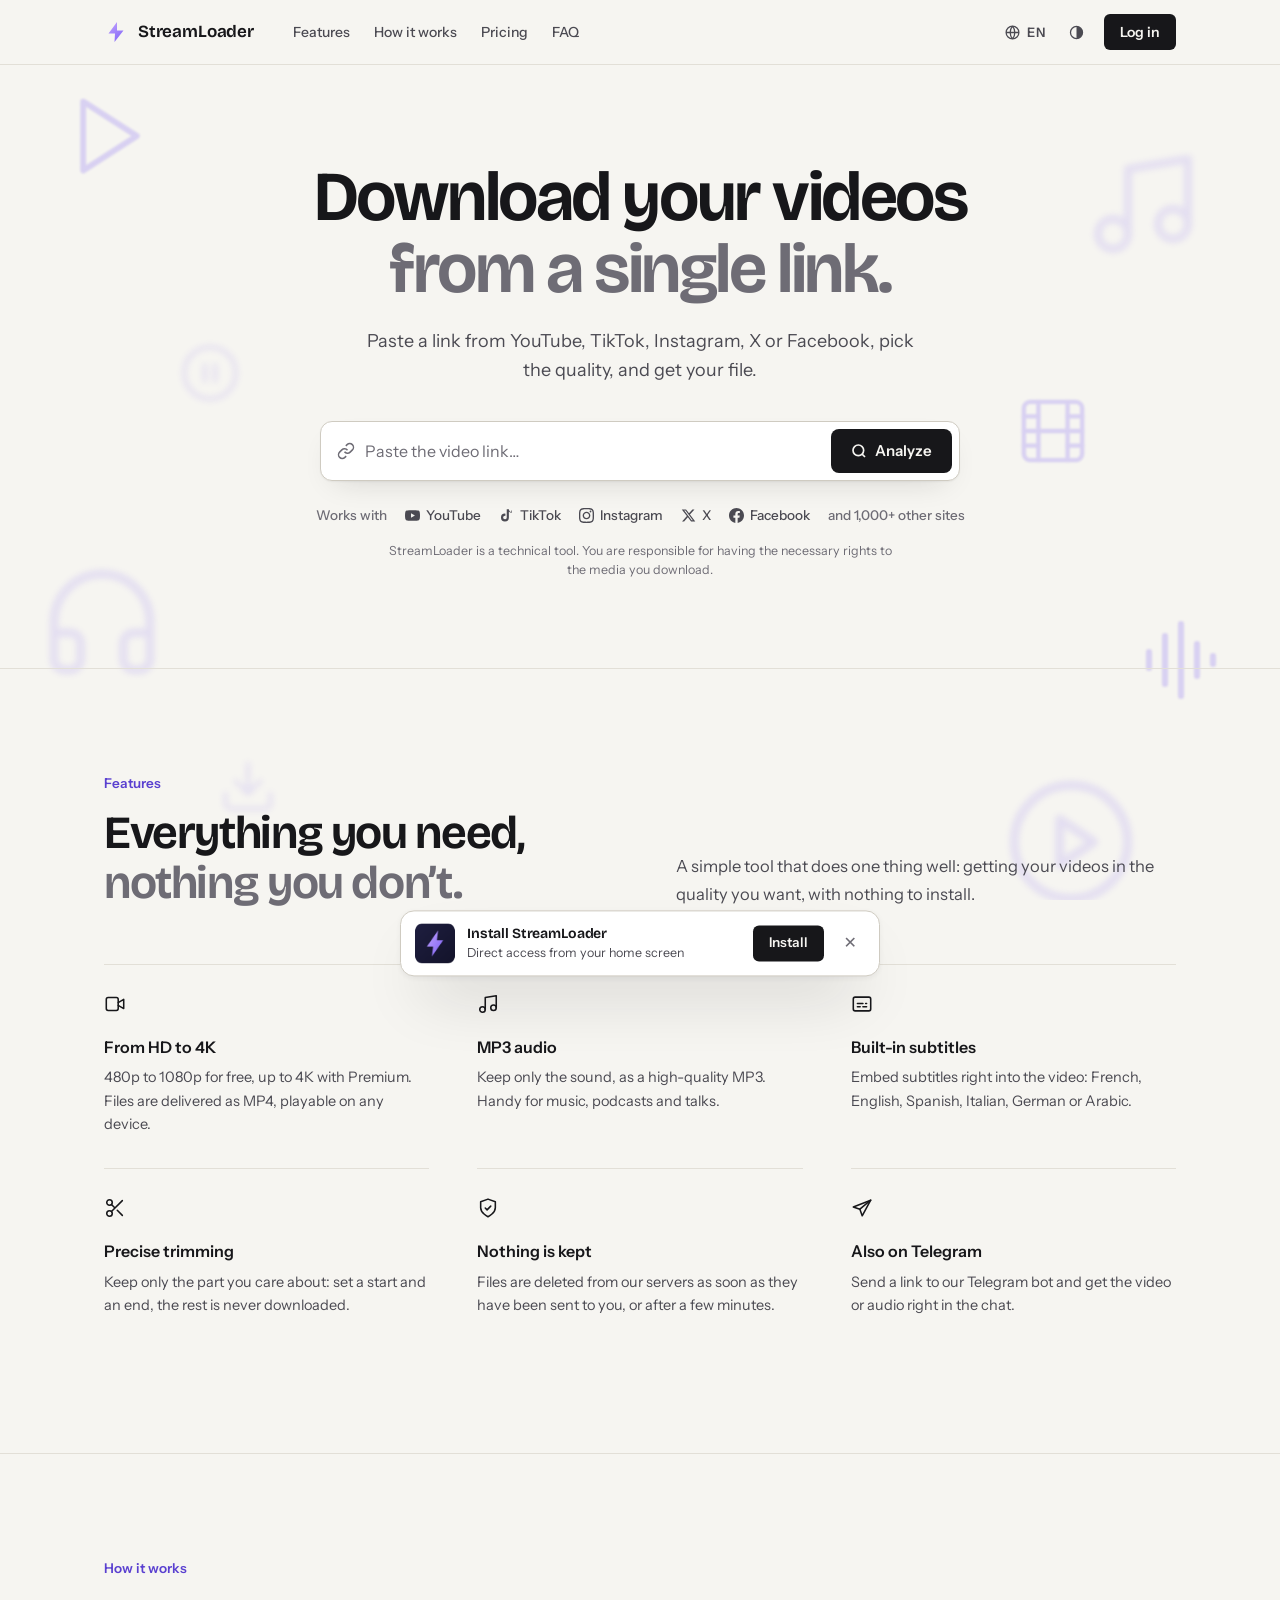
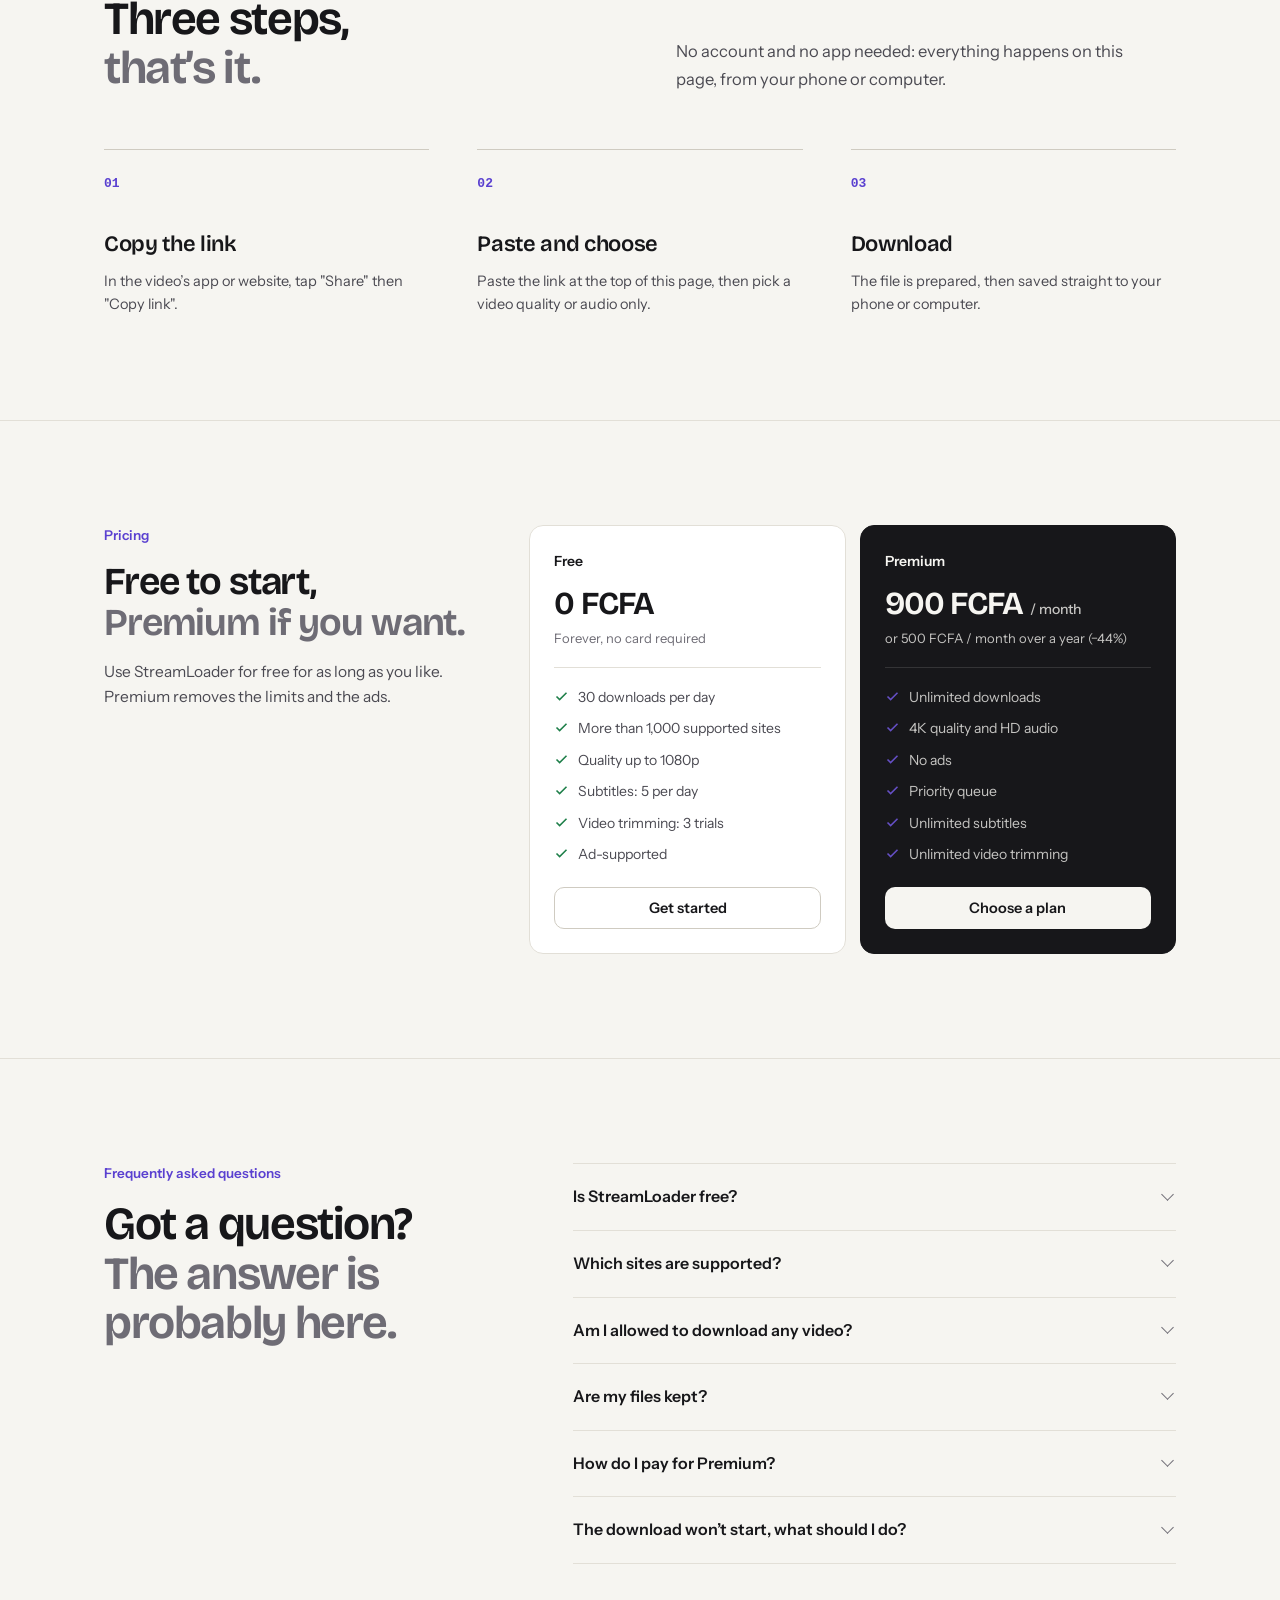
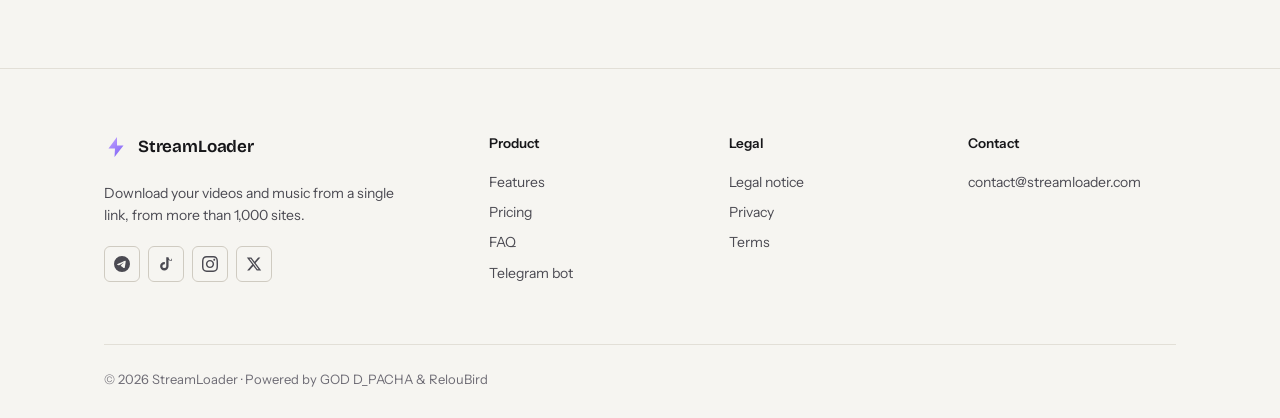
==== commit e99a5647: "All updates is setting up." ====
--- a/index.html
+++ b/index.html
@@ -1,5 +1,4 @@
 <!DOCTYPE html>
-<!-- NEW FILE -->
 <html lang="fr">
 
 <head>
@@ -37,12 +36,6 @@
     <meta name="twitter:description"
         content="Télécharge des vidéos depuis 1000+ sites. Gratuit, rapide, sans inscription, jusqu'en 4K.">
     <meta name="twitter:image" content="https://streamloader.xyz/og-image.png">
-
-    <!-- ===== FAVICON ===== -->
-    <link rel="icon" type="image/svg+xml"
-        href="data:image/svg+xml,%3Csvg xmlns='http://www.w3.org/2000/svg' viewBox='0 0 24 24' fill='none'%3E%3Cpath d='M13 2L4.5 13.5H11L10.5 22L19.5 10.5H13L13 2Z' fill='url(%23g0)'/%3E%3Cdefs%3E%3ClinearGradient id='g0' x1='4.5' y1='2' x2='19.5' y2='22' gradientUnits='userSpaceOnUse'%3E%3Cstop stop-color='%23C4A5FF'/%3E%3Cstop offset='1' stop-color='%237B5FF5'/%3E%3C/linearGradient%3E%3C/defs%3E%3C/svg%3E">
-    <link rel="apple-touch-icon"
-        href="data:image/svg+xml,%3Csvg xmlns='http://www.w3.org/2000/svg' viewBox='0 0 24 24' fill='none'%3E%3Cpath d='M13 2L4.5 13.5H11L10.5 22L19.5 10.5H13L13 2Z' fill='url(%23g0)'/%3E%3Cdefs%3E%3ClinearGradient id='g0' x1='4.5' y1='2' x2='19.5' y2='22' gradientUnits='userSpaceOnUse'%3E%3Cstop stop-color='%23C4A5FF'/%3E%3Cstop offset='1' stop-color='%237B5FF5'/%3E%3C/linearGradient%3E%3C/defs%3E%3C/svg%3E">
 
     <!-- ===== SCHEMA.ORG STRUCTURED DATA ===== -->
     <script type="application/ld+json">
@@ -133,16 +126,18 @@
     <!-- ===== PERFORMANCE ===== -->
     <link rel="preconnect" href="https://fonts.googleapis.com">
     <link rel="preconnect" href="https://fonts.gstatic.com" crossorigin>
-    <link href="https://fonts.googleapis.com/css2?family=Inter:wght@300;400;500;600;700;800;900&display=swap"
+    <link
+        href="https://fonts.googleapis.com/css2?family=Bricolage+Grotesque:opsz,wght@12..96,500..700&family=Instrument+Sans:wght@400..700&display=swap"
         rel="stylesheet">
+
     <link rel="stylesheet" href="./style.css">
     <link rel="stylesheet" href="./style-float.css">
 
-    <!-- DNS prefetch : domaines sollicités par le JS (drapeaux + géo-détection) -->
+    <!-- DNS prefetch -->
     <link rel="dns-prefetch" href="//flagcdn.com">
     <link rel="dns-prefetch" href="//ipapi.co">
 
-    <!-- Pour charger le Manifest PWA -->
+    <!-- PWA -->
     <link rel="manifest" href="/manifest.json">
     <meta name="theme-color" content="#13132A" media="(prefers-color-scheme: dark)">
     <meta name="theme-color" content="#FAFAFA" media="(prefers-color-scheme: light)">
@@ -153,28 +148,32 @@
     <meta name="apple-mobile-web-app-title" content="StreamLoader">
     <link rel="apple-touch-icon" href="/icons/apple-touch-icon.png">
 
-    <!-- MONETAG - DATA -->
-    <!-- <script src="https://quge5.com/88/tag.min.js" data-zone="290672" async data-cfasync="false"></script> -->
-    <!-- <script>(function (s) { s.dataset.zone = '11956487', s.src = 'https://nap5k.com/tag.min.js' })([document.documentElement, document.body].filter(Boolean).pop().appendChild(document.createElement('script')))</script> -->
+    <!-- Favicon -->
+    <link rel="icon" type="image/svg+xml"
+        href="data:image/svg+xml,%3Csvg xmlns='http://www.w3.org/2000/svg' viewBox='0 0 24 24' fill='none'%3E%3Cpath d='M13 2L4.5 13.5H11L10.5 22L19.5 10.5H13L13 2Z' fill='url(%23g0)'/%3E%3Cdefs%3E%3ClinearGradient id='g0' x1='4.5' y1='2' x2='19.5' y2='22' gradientUnits='userSpaceOnUse'%3E%3Cstop stop-color='%23C4A5FF'/%3E%3Cstop offset='1' stop-color='%237B5FF5'/%3E%3C/linearGradient%3E%3C/defs%3E%3C/svg%3E">
 </head>
 
 <body>
 
-    <!-- BG LOGOS FLOTTANTS PARALLAX -->
-    <div class="bg-floating-logos">
-        <div class="parallax-layer" id="prlxLayer">
-            <svg class="float-logo float-logo-1" viewBox="0 0 24 24" fill="none" stroke="currentColor"
-                stroke-width="1.5">
+    <!-- ═══ DÉCOR D'ARRIÈRE-PLAN : motifs vidéo/audio flottants ═══ -->
+    <div class="bg-motifs" aria-hidden="true">
+        <div class="bg-motifs-layer" id="prlxLayer">
+            <svg class="motif" style="top:5%;left:5%;--s:92px;--d:9s;--r:-6deg" viewBox="0 0 24 24">
                 <polygon points="5 3 19 12 5 21 5 3" />
             </svg>
-            <svg class="float-logo float-logo-2" viewBox="0 0 24 24" fill="none" stroke="currentColor"
-                stroke-width="1.5">
+            <svg class="motif far" style="top:8%;right:6%;--s:120px;--d:13s;--delay:-4s;--r:8deg" viewBox="0 0 24 24">
+                <path d="M9 18V5l12-2v13" />
+                <circle cx="6" cy="18" r="3" />
+                <circle cx="18" cy="16" r="3" />
+            </svg>
+            <svg class="motif far m-hide" style="top:19%;left:14%;--s:62px;--d:11s;--delay:-6s" viewBox="0 0 24 24">
                 <circle cx="12" cy="12" r="10" />
-                <polygon points="10 8 16 12 10 16 10 8" />
-            </svg>
-            <svg class="float-logo float-logo-3" viewBox="0 0 24 24" fill="none" stroke="currentColor"
-                stroke-width="1.5">
-                <rect x="2" y="2" width="20" height="20" rx="2.18" ry="2.18" />
+                <line x1="10" y1="15" x2="10" y2="9" />
+                <line x1="14" y1="15" x2="14" y2="9" />
+            </svg>
+            <svg class="motif m-hide" style="top:22%;right:15%;--s:70px;--d:10s;--delay:-2s;--r:-10deg"
+                viewBox="0 0 24 24">
+                <rect x="2" y="2" width="20" height="20" rx="2.18" />
                 <line x1="7" y1="2" x2="7" y2="22" />
                 <line x1="17" y1="2" x2="17" y2="22" />
                 <line x1="2" y1="12" x2="22" y2="12" />
@@ -183,118 +182,137 @@
                 <line x1="17" y1="17" x2="22" y2="17" />
                 <line x1="17" y1="7" x2="22" y2="7" />
             </svg>
-            <svg class="float-logo float-logo-4" viewBox="0 0 24 24" fill="none" stroke="currentColor"
-                stroke-width="1.5">
+            <svg class="motif far" style="top:31%;left:3%;--s:128px;--d:15s;--delay:-8s;--r:6deg" viewBox="0 0 24 24">
+                <path d="M3 18v-6a9 9 0 0 1 18 0v6" />
+                <path
+                    d="M21 19a2 2 0 0 1-2 2h-1a2 2 0 0 1-2-2v-3a2 2 0 0 1 2-2h3zM3 19a2 2 0 0 0 2 2h1a2 2 0 0 0 2-2v-3a2 2 0 0 0-2-2H3z" />
+            </svg>
+            <svg class="motif" style="top:34%;right:4%;--s:96px;--d:8s;--delay:-3s" viewBox="0 0 24 24">
+                <line x1="4" y1="10" x2="4" y2="14" />
+                <line x1="8" y1="6" x2="8" y2="18" />
+                <line x1="12" y1="3" x2="12" y2="21" />
+                <line x1="16" y1="8" x2="16" y2="16" />
+                <line x1="20" y1="11" x2="20" y2="13" />
+            </svg>
+            <svg class="motif far m-hide" style="top:42%;left:17%;--s:60px;--d:12s;--delay:-5s;--r:-4deg"
+                viewBox="0 0 24 24">
+                <path d="M21 15v4a2 2 0 0 1-2 2H5a2 2 0 0 1-2-2v-4" />
+                <polyline points="7 10 12 15 17 10" />
+                <line x1="12" y1="15" x2="12" y2="3" />
+            </svg>
+            <svg class="motif far" style="top:43%;right:11%;--s:136px;--d:14s;--delay:-1s;--r:4deg" viewBox="0 0 24 24">
+                <circle cx="12" cy="12" r="10" />
+                <polygon points="10 8 16 12 10 16 10 8" />
+            </svg>
+            <svg class="motif far m-hide" style="top:50%;left:39%;--s:52px;--d:10s;--delay:-7s" viewBox="0 0 24 24">
+                <circle cx="8" cy="18" r="3" />
+                <path d="M11 18V4l8 3" />
+            </svg>
+            <svg class="motif" style="top:54%;left:6%;--s:100px;--d:11s;--delay:-2s;--r:8deg" viewBox="0 0 24 24">
+                <polygon points="23 7 16 12 23 17 23 7" />
+                <rect x="1" y="5" width="15" height="14" rx="2" />
+            </svg>
+            <svg class="motif far" style="top:57%;right:6%;--s:88px;--d:13s;--delay:-9s;--r:-6deg" viewBox="0 0 24 24">
+                <polygon points="11 5 6 9 2 9 2 15 6 15 11 19 11 5" />
+                <path d="M15.54 8.46a5 5 0 0 1 0 7.07M19.07 4.93a10 10 0 0 1 0 14.14" />
+            </svg>
+            <svg class="motif far m-hide" style="top:62%;right:29%;--s:46px;--d:9s;--delay:-4s" viewBox="0 0 24 24">
+                <polygon points="5 3 19 12 5 21 5 3" />
+            </svg>
+            <svg class="motif far" style="top:65%;left:14%;--s:74px;--d:15s;--delay:-6s" viewBox="0 0 24 24">
+                <circle cx="12" cy="12" r="10" />
+                <circle cx="12" cy="12" r="3" />
+            </svg>
+            <svg class="motif far m-hide" style="top:68%;right:16%;--s:60px;--d:10s;--delay:-1s;--r:6deg"
+                viewBox="0 0 24 24">
+                <polygon points="5 4 15 12 5 20 5 4" />
+                <line x1="19" y1="5" x2="19" y2="19" />
+            </svg>
+            <svg class="motif" style="top:75%;left:4%;--s:90px;--d:12s;--delay:-5s;--r:-8deg" viewBox="0 0 24 24">
+                <path d="M12 1a3 3 0 0 0-3 3v8a3 3 0 0 0 6 0V4a3 3 0 0 0-3-3z" />
+                <path d="M19 10v2a7 7 0 0 1-14 0v-2" />
+                <line x1="12" y1="19" x2="12" y2="23" />
+            </svg>
+            <svg class="motif far" style="top:78%;right:5%;--s:116px;--d:14s;--delay:-3s;--r:5deg" viewBox="0 0 24 24">
+                <rect x="2" y="7" width="20" height="15" rx="2" />
+                <polyline points="17 2 12 7 7 2" />
+            </svg>
+            <svg class="motif far m-hide" style="top:85%;left:13%;--s:56px;--d:9s;--delay:-7s" viewBox="0 0 24 24">
+                <rect x="6" y="4" width="4" height="16" rx="1" />
+                <rect x="14" y="4" width="4" height="16" rx="1" />
+            </svg>
+            <svg class="motif" style="top:88%;right:7%;--s:84px;--d:11s;--delay:-2s;--r:-5deg" viewBox="0 0 24 24">
                 <path d="M9 18V5l12-2v13" />
                 <circle cx="6" cy="18" r="3" />
                 <circle cx="18" cy="16" r="3" />
             </svg>
-            <svg class="float-logo float-logo-5" viewBox="0 0 24 24" fill="none" stroke="currentColor"
-                stroke-width="1.5">
-                <path d="M21 15v4a2 2 0 0 1-2 2H5a2 2 0 0 1-2-2v-4" />
-                <polyline points="7 10 12 15 17 10" />
-                <line x1="12" y1="15" x2="12" y2="3" />
-            </svg>
         </div>
     </div>
 
-    <!-- ═══ NAV ═══════════════════════════════════════════════════════ -->
+    <!-- ═══ NAVIGATION ═══ -->
     <nav>
-        <a class="nav-logo" href="#">
-            <svg viewBox="0 0 24 24" fill="none">
-                <path d="M13 2L4.5 13.5H11L10.5 22L19.5 10.5H13L13 2Z" fill="url(#g0)" />
-                <defs>
-                    <linearGradient id="g0" x1="4.5" y1="2" x2="19.5" y2="22" gradientUnits="userSpaceOnUse">
-                        <stop stop-color="#C4A5FF" />
-                        <stop offset="1" stop-color="#7B5FF5" />
-                    </linearGradient>
-                </defs>
-            </svg>
-            <span data-i18n="brand">StreamLoader</span>
-        </a>
-        <div class="nav-links">
-            <a href="#features" data-i18n="nav.features">Fonctionnalités</a>
-            <a href="#how" data-i18n="nav.how">Comment ça marche</a>
-            <a href="#pricing" data-i18n="nav.pricing">Premium</a>
-        </div>
-        <div class="nav-actions">
-            <button class="nav-icon-btn" id="themeBtn" title="Thème">
-                <svg id="themeIco" viewBox="0 0 24 24" fill="none" stroke="currentColor" stroke-width="2">
-                    <circle cx="12" cy="12" r="5" />
-                    <path
-                        d="M12 1v2M12 21v2M4.22 4.22l1.42 1.42M18.36 18.36l1.42 1.42M1 12h2M21 12h2M4.22 19.78l1.42-1.42M18.36 5.64l1.42-1.42" />
+        <div class="nav-inner">
+            <a class="nav-logo" href="#" aria-label="StreamLoader">
+                <svg class="brand-mark" viewBox="0 0 24 24" fill="none" aria-hidden="true">
+                    <path d="M13 2L4.5 13.5H11L10.5 22L19.5 10.5H13L13 2Z" fill="url(#slBoltNav)" />
+                    <defs>
+                        <linearGradient id="slBoltNav" x1="4.5" y1="2" x2="19.5" y2="22" gradientUnits="userSpaceOnUse">
+                            <stop stop-color="#C4A5FF" />
+                            <stop offset="1" stop-color="#7B5FF5" />
+                        </linearGradient>
+                    </defs>
                 </svg>
-            </button>
-            <button class="nav-icon-btn" id="langBtn"><span id="langLabel">FR</span></button>
-            <!-- Affiché si non connecté -->
-            <button class="nav-cta" id="navCta" data-i18n="nav.cta">Connexion</button>
-            <!-- Affiché si connecté -->
-            <div class="nav-user-chip" id="navUserChip" style="display:none">
-                <div class="nav-avatar" id="navAvatar">?</div>
-                <span id="navEmail"></span>
-                <span class="plan-badge" id="navPlan" style="display:none">PRO</span>
+                <span class="nav-wordmark" data-i18n="brand">StreamLoader</span>
+            </a>
+            <div class="nav-links">
+                <a href="#features" data-i18n="nav.features">Fonctionnalités</a>
+                <a href="#how" data-i18n="nav.how">Comment ça marche</a>
+                <a href="#pricing" data-i18n="nav.pricing">Tarifs</a>
+                <a href="#faq" data-i18n="nav.faq">FAQ</a>
+            </div>
+            <div class="nav-actions">
+                <button class="nav-icon-btn" id="langBtn" title="Langue" aria-label="Changer de langue">
+                    <svg class="lang-ico" viewBox="0 0 24 24" fill="none" stroke="currentColor" stroke-width="1.8"
+                        aria-hidden="true">
+                        <circle cx="12" cy="12" r="9" />
+                        <path d="M3 12h18M12 3a14 14 0 0 1 0 18M12 3a14 14 0 0 0 0 18" />
+                    </svg>
+                    <span id="langLabel">FR</span>
+                </button>
+                <button class="nav-icon-btn" id="themeBtn" title="Thème clair / sombre" aria-label="Changer de thème">
+                    <svg viewBox="0 0 24 24" fill="none" stroke="currentColor" stroke-width="1.8" aria-hidden="true">
+                        <circle cx="12" cy="12" r="8.5" />
+                        <path d="M12 3.5v17a8.5 8.5 0 0 0 0-17z" fill="currentColor" stroke="none" />
+                    </svg>
+                </button>
+                <button class="nav-cta" id="navCta" data-i18n="nav.cta">Connexion</button>
+                <div class="nav-user-chip" id="navUserChip" style="display:none">
+                    <div class="nav-avatar" id="navAvatar">?</div>
+                    <span id="navEmail"></span>
+                    <span class="plan-badge" id="navPlan" style="display:none">Premium</span>
+                </div>
             </div>
         </div>
     </nav>
 
-    <!-- ═══ HERO ═══════════════════════════════════════════════════════ -->
+    <!-- ═══ HERO ═══ -->
     <section class="hero">
-        <div class="orb"></div>
-        <div class="orb-2"></div>
-
-        <!-- SVG coins -->
-        <svg class="corner-svg tl" viewBox="0 0 120 150" fill="none">
-            <path d="M60 10 C28 10 10 32 10 58 C10 88 32 112 60 135" stroke="url(#cg)" stroke-width="1.4" fill="none" />
-            <circle cx="60" cy="10" r="4" fill="#B09EFF" opacity=".8" />
-            <circle cx="10" cy="58" r="3" fill="#7B5FF5" opacity=".6" />
-            <path d="M90 30 L110 52 L88 52" stroke="#A090E0" stroke-width="1" fill="none" opacity=".5" />
-            <rect x="88" y="95" width="18" height="18" rx="3" stroke="#7B5FF5" stroke-width="1" fill="none"
-                opacity=".35" />
-            <defs>
-                <linearGradient id="cg" x1="60" y1="10" x2="60" y2="135" gradientUnits="userSpaceOnUse">
-                    <stop stop-color="#B09EFF" stop-opacity=".9" />
-                    <stop offset="1" stop-color="#7B5FF5" stop-opacity="0" />
-                </linearGradient>
-            </defs>
-        </svg>
-        <svg class="corner-svg tr" viewBox="0 0 120 150" fill="none">
-            <path d="M60 10 C28 10 10 32 10 58 C10 88 32 112 60 135" stroke="url(#cg2)" stroke-width="1.4"
-                fill="none" />
-            <circle cx="60" cy="10" r="4" fill="#B09EFF" opacity=".8" />
-            <circle cx="10" cy="58" r="3" fill="#7B5FF5" opacity=".6" />
-            <circle cx="28" cy="118" r="9" stroke="#7B5FF5" stroke-width="1" fill="none" opacity=".35" />
-            <defs>
-                <linearGradient id="cg2" x1="60" y1="10" x2="60" y2="135" gradientUnits="userSpaceOnUse">
-                    <stop stop-color="#B09EFF" stop-opacity=".9" />
-                    <stop offset="1" stop-color="#7B5FF5" stop-opacity="0" />
-                </linearGradient>
-            </defs>
-        </svg>
-
         <div class="hero-inner">
-            <div class="hero-eyebrow">
-                <svg viewBox="0 0 24 24" fill="currentColor">
-                    <path d="M13 2L4.5 13.5H11L10.5 22L19.5 10.5H13L13 2Z" />
-                </svg>
-                <span data-i18n="hero.badge">Propulsé par yt-dlp · 1000+ sites</span>
-            </div>
-
             <h1 class="hero-title">
-                <span class="ghost" data-i18n="hero.line1">Télécharge des vidéos</span>
-                <span class="solid" data-i18n="hero.line2">sans limite.</span>
+                <span class="hl-1" data-i18n="hero.line1">Télécharge tes vidéos</span>
+                <span class="hl-2" data-i18n="hero.line2">à partir d’un simple lien.</span>
             </h1>
-
-            <p class="hero-sub" data-i18n="hero.sub">YouTube, TikTok, Instagram, Twitter, Facebook colle le lien,
-                choisis le format, c'est prêt.</p>
+            <p class="hero-sub" data-i18n="hero.sub">Colle le lien d’une vidéo YouTube, TikTok, Instagram, X ou
+                Facebook, choisis la qualité, et récupère ton fichier.</p>
 
             <div class="url-widget">
-                <svg width="15" height="15" viewBox="0 0 24 24" fill="none" stroke="currentColor" stroke-width="2"
-                    style="color:var(--text-muted);flex-shrink:0">
+                <svg class="url-ico" viewBox="0 0 24 24" fill="none" stroke="currentColor" stroke-width="2"
+                    aria-hidden="true">
                     <path d="M10 13a5 5 0 0 0 7.54.54l3-3a5 5 0 0 0-7.07-7.07l-1.72 1.71" />
                     <path d="M14 11a5 5 0 0 0-7.54-.54l-3 3a5 5 0 0 0 7.07 7.07l1.71-1.71" />
                 </svg>
                 <input type="url" id="urlInput" data-i18n-placeholder="hero.placeholder"
-                    placeholder="Colle l'URL ici YouTube, TikTok, Instagram…">
+                    placeholder="Colle le lien de la vidéo…" autocomplete="off" spellcheck="false">
                 <button class="btn-analyze" id="analyzeBtn">
                     <svg viewBox="0 0 24 24" fill="none" stroke="currentColor" stroke-width="2.5">
                         <circle cx="11" cy="11" r="8" />
@@ -304,72 +322,39 @@
                 </button>
             </div>
 
-            <p class="url-disclaimer" data-i18n="hero.disclaimer">
-                StreamLoader est un outil technique. Vous êtes responsable de disposer
-                des droits nécessaires sur les médias téléchargés.
-            </p>
-
-
-            <div class="site-chips">
-                <span class="site-chips-label" data-i18n="hero.supports">Compatible :</span>
-                <div class="site-chip"><svg viewBox="0 0 24 24" fill="#FF0000">
-                        <path
-                            d="M23.495 6.205a3.007 3.007 0 0 0-2.088-2.088c-1.87-.501-9.396-.501-9.396-.501s-7.507-.01-9.396.501A3.007 3.007 0 0 0 .527 6.205a31.247 31.247 0 0 0-.522 5.805 31.247 31.247 0 0 0 .522 5.783 3.007 3.007 0 0 0 2.088 2.088c1.868.502 9.396.502 9.396.502s7.506 0 9.396-.502a3.007 3.007 0 0 0 2.088-2.088 31.247 31.247 0 0 0 .5-5.783 31.247 31.247 0 0 0-.5-5.805zM9.609 15.601V8.408l6.264 3.602z" />
-                    </svg>YouTube</div>
-                <div class="site-chip"><svg viewBox="0 0 24 24" fill="#000">
-                        <path
-                            d="M19.59 6.69a4.83 4.83 0 0 1-3.77-4.25V2h-3.45v13.67a2.89 2.89 0 0 1-2.88 2.5 2.89 2.89 0 0 1-2.89-2.89 2.89 2.89 0 0 1 2.89-2.89c.28 0 .54.04.79.1V9.01a6.33 6.33 0 0 0-.79-.05 6.34 6.34 0 0 0-6.34 6.34 6.34 6.34 0 0 0 6.34 6.34 6.34 6.34 0 0 0 6.33-6.34l-.01-9.27a8.18 8.18 0 0 0 4.78 1.52v-3.45a4.85 4.85 0 0 1-1-.11z" />
-                    </svg>TikTok</div>
-                <div class="site-chip"><svg viewBox="0 0 24 24" fill="url(#igr)">
-                        <defs>
-                            <linearGradient id="igr" x1="0" y1="24" x2="24" y2="0">
-                                <stop stop-color="#f09433" />
-                                <stop offset=".5" stop-color="#dc2743" />
-                                <stop offset="1" stop-color="#bc1888" />
-                            </linearGradient>
-                        </defs>
-                        <path
-                            d="M12 2.163c3.204 0 3.584.012 4.85.07 3.252.148 4.771 1.691 4.919 4.919.058 1.265.069 1.645.069 4.849 0 3.205-.012 3.584-.069 4.849-.149 3.225-1.664 4.771-4.919 4.919-1.266.058-1.644.07-4.85.07-3.204 0-3.584-.012-4.849-.07-3.26-.149-4.771-1.699-4.919-4.92-.058-1.265-.07-1.644-.07-4.849 0-3.204.013-3.583.07-4.849.149-3.227 1.664-4.771 4.919-4.919 1.266-.057 1.645-.069 4.849-.069zm0-2.163c-3.259 0-3.667.014-4.947.072-4.358.2-6.78 2.618-6.98 6.98-.059 1.281-.073 1.689-.073 4.948 0 3.259.014 3.668.072 4.948.2 4.358 2.618 6.78 6.98 6.98 1.281.058 1.689.072 4.948.072 3.259 0 3.668-.014 4.948-.072 4.354-.2 6.782-2.618 6.979-6.98.059-1.28.073-1.689.073-4.948 0-3.259-.014-3.667-.072-4.947-.196-4.354-2.617-6.78-6.979-6.98-1.281-.059-1.69-.073-4.949-.073zm0 5.838c-3.403 0-6.162 2.759-6.162 6.162s2.759 6.163 6.162 6.163 6.162-2.759 6.162-6.163c0-3.403-2.759-6.162-6.162-6.162zm0 10.162c-2.209 0-4-1.79-4-4 0-2.209 1.791-4 4-4s4 1.791 4 4c0 2.21-1.791 4-4 4zm6.406-11.845c-.796 0-1.441.645-1.441 1.44s.645 1.44 1.441 1.44c.795 0 1.439-.645 1.439-1.44s-.644-1.44-1.439-1.44z" />
-                    </svg>Instagram</div>
-                <div class="site-chip" style="color:var(--text-muted)"><svg viewBox="0 0 24 24" fill="none"
-                        stroke="currentColor" stroke-width="2">
-                        <circle cx="12" cy="12" r="10" />
-                        <path
-                            d="M2 12h20M12 2a15.3 15.3 0 0 1 4 10 15.3 15.3 0 0 1-4 10 15.3 15.3 0 0 1-4-10 15.3 15.3 0 0 1 4-10z" />
-                    </svg><span data-i18n="hero.more">+1000 autres</span></div>
-            </div>
-
             <div id="status-area"></div>
 
-            <!-- Video card -->
+            <!-- Fiche vidéo -->
             <div class="video-card" id="videoCard">
-                <div class="video-thumb-wrap" id="thumbWrap">
-                    <div class="video-thumb-placeholder" id="thumbPlaceholder">
-                        <svg viewBox="0 0 24 24" fill="none" stroke="currentColor" stroke-width="1.5">
-                            <rect x="2" y="2" width="20" height="20" rx="3" />
-                            <polygon points="10 8 16 12 10 16 10 8" />
-                        </svg>
-                    </div>
-                    <img id="thumbImg" class="video-thumb-img" style="display:none" alt="Miniature">
-                    <div class="thumb-duration" id="thumbDuration" style="display:none"></div>
+                <div class="vc-head">
+                    <div class="video-thumb-wrap" id="thumbWrap">
+                        <div class="video-thumb-placeholder" id="thumbPlaceholder">
+                            <svg viewBox="0 0 24 24" fill="none" stroke="currentColor" stroke-width="1.5">
+                                <rect x="2" y="2" width="20" height="20" rx="3" />
+                                <polygon points="10 8 16 12 10 16 10 8" />
+                            </svg>
+                        </div>
+                        <img id="thumbImg" class="video-thumb-img" style="display:none" alt="Miniature">
+                        <div class="thumb-duration" id="thumbDuration" style="display:none"></div>
+                    </div>
+                    <div class="vc-head-info">
+                        <div class="vc-title" id="vcTitle"></div>
+                        <div class="meta-row" id="vcMeta"></div>
+                    </div>
                 </div>
                 <div class="video-card-body">
-                    <div class="vc-title" id="vcTitle"></div>
-                    <div class="meta-row" id="vcMeta"></div>
-
                     <div class="fmt-label" data-i18n="card.format">Format</div>
                     <div class="fmt-presets" id="vcFmts"></div>
 
                     <div id="subtitleOpts" class="subtitle-opts">
-                        <label class="subtitle-toggle">
+                        <label class="subtitle-toggle" for="subtitleToggle">
                             <input type="checkbox" id="subtitleToggle">
                             <span class="subtitle-switch"></span>
                             <span class="subtitle-toggle-label" data-i18n="card.withSubs">Télécharger avec
                                 sous-titres</span>
                         </label>
                         <div id="subtitleLangWrap" class="subtitle-lang-wrap" style="display:none">
-                            <label class="subtitle-lang-label" for="subtitleLang" data-i18n="card.subsLang">Langue des
-                                sous-titres</label>
+                            <span class="subtitle-lang-label" data-i18n="card.subsLang">Langue des sous-titres</span>
                             <select id="subtitleLang" class="subtitle-lang-select">
                                 <option value="fr">Français</option>
                                 <option value="en">English</option>
@@ -403,7 +388,6 @@
                             </div>
                         </div>
                     </div>
-
 
                     <div class="action-row">
                         <button class="btn-dl" id="dlBtn">
@@ -427,368 +411,393 @@
                             <span data-i18n="card.watch">Regarder</span>
                         </button>
                     </div>
+
                     <div class="progress-wrap" id="progressWrap">
                         <div class="progress-header">
                             <span id="progressLbl">Téléchargement en cours…</span>
-                            <span id="progressPct"
-                                style="font-family:'Consolas',monospace;font-weight:700;color:var(--accent)"></span>
+                            <span id="progressPct" class="progress-pct"></span>
                         </div>
                         <div class="progress-track">
                             <div class="progress-fill" id="progressFill"></div>
                         </div>
-                        <div
-                            style="display:flex;justify-content:space-between;align-items:center;margin-top:7px;flex-wrap:wrap;gap:4px">
-                            <div style="display:flex;gap:14px">
-                                <span id="progressTotal"
-                                    style="font-size:11px;color:var(--text-muted);font-family:monospace"></span>
-                                <span id="progressSpeed"
-                                    style="font-size:11px;color:var(--text-dim);font-family:monospace"></span>
+                        <div class="progress-details">
+                            <div>
+                                <span id="progressTotal"></span>
+                                <span id="progressSpeed"></span>
                             </div>
-                            <span id="progressEta"
-                                style="font-size:11px;color:var(--text-muted);font-family:monospace"></span>
+                            <span id="progressEta"></span>
                         </div>
                     </div>
                 </div>
             </div>
+
+            <div class="site-chips">
+                <span class="site-chips-label" data-i18n="hero.supports">Fonctionne avec</span>
+                <span class="site-chip"><svg viewBox="0 0 24 24" aria-hidden="true">
+                        <path
+                            d="M23.495 6.205a3.007 3.007 0 0 0-2.088-2.088c-1.87-.501-9.396-.501-9.396-.501s-7.507-.01-9.396.501A3.007 3.007 0 0 0 .527 6.205a31.247 31.247 0 0 0-.522 5.805 31.247 31.247 0 0 0 .522 5.783 3.007 3.007 0 0 0 2.088 2.088c1.868.502 9.396.502 9.396.502s7.506 0 9.396-.502a3.007 3.007 0 0 0 2.088-2.088 31.247 31.247 0 0 0 .5-5.783 31.247 31.247 0 0 0-.5-5.805zM9.609 15.601V8.408l6.264 3.602z" />
+                    </svg>YouTube</span>
+                <span class="site-chip"><svg viewBox="0 0 24 24" aria-hidden="true">
+                        <path
+                            d="M19.59 6.69a4.83 4.83 0 0 1-3.77-4.25V2h-3.45v13.67a2.89 2.89 0 0 1-2.88 2.5 2.89 2.89 0 0 1-2.89-2.89 2.89 2.89 0 0 1 2.89-2.89c.28 0 .54.04.79.1V9.01a6.33 6.33 0 0 0-.79-.05 6.34 6.34 0 0 0-6.34 6.34 6.34 6.34 0 0 0 6.34 6.34 6.34 6.34 0 0 0 6.33-6.34l-.01-9.27a8.18 8.18 0 0 0 4.78 1.52v-3.45a4.85 4.85 0 0 1-1-.11z" />
+                    </svg>TikTok</span>
+                <span class="site-chip"><svg viewBox="0 0 24 24" aria-hidden="true">
+                        <path
+                            d="M12 2.163c3.204 0 3.584.012 4.85.07 3.252.148 4.771 1.691 4.919 4.919.058 1.265.069 1.645.069 4.849 0 3.205-.012 3.584-.069 4.849-.149 3.225-1.664 4.771-4.919 4.919-1.266.058-1.644.07-4.85.07-3.204 0-3.584-.012-4.849-.07-3.26-.149-4.771-1.699-4.919-4.92-.058-1.265-.07-1.644-.07-4.849 0-3.204.013-3.583.07-4.849.149-3.227 1.664-4.771 4.919-4.919 1.266-.057 1.645-.069 4.849-.069zm0-2.163c-3.259 0-3.667.014-4.947.072-4.358.2-6.78 2.618-6.98 6.98-.059 1.281-.073 1.689-.073 4.948 0 3.259.014 3.668.072 4.948.2 4.358 2.618 6.78 6.98 6.98 1.281.058 1.689.072 4.948.072 3.259 0 3.668-.014 4.948-.072 4.354-.2 6.782-2.618 6.979-6.98.059-1.28.073-1.689.073-4.948 0-3.259-.014-3.667-.072-4.947-.196-4.354-2.617-6.78-6.979-6.98-1.281-.059-1.69-.073-4.949-.073zm0 5.838c-3.403 0-6.162 2.759-6.162 6.162s2.759 6.163 6.162 6.163 6.162-2.759 6.162-6.163c0-3.403-2.759-6.162-6.162-6.162zm0 10.162c-2.209 0-4-1.79-4-4 0-2.209 1.791-4 4-4s4 1.791 4 4c0 2.21-1.791 4-4 4zm6.406-11.845c-.796 0-1.441.645-1.441 1.44s.645 1.44 1.441 1.44c.795 0 1.439-.645 1.439-1.44s-.644-1.44-1.439-1.44z" />
+                    </svg>Instagram</span>
+                <span class="site-chip"><svg viewBox="0 0 24 24" aria-hidden="true">
+                        <path
+                            d="M18.244 2.25h3.308l-7.227 8.26 8.502 11.24H16.17l-5.214-6.817L4.99 21.75H1.68l7.73-8.835L1.254 2.25H8.08l4.713 6.231zm-1.161 17.52h1.833L7.084 4.126H5.117z" />
+                    </svg>X</span>
+                <span class="site-chip"><svg viewBox="0 0 24 24" aria-hidden="true">
+                        <path
+                            d="M24 12.073c0-6.627-5.373-12-12-12s-12 5.373-12 12c0 5.99 4.388 10.954 10.125 11.854v-8.385H7.078v-3.47h3.047V9.43c0-3.007 1.792-4.669 4.533-4.669 1.312 0 2.686.235 2.686.235v2.953H15.83c-1.491 0-1.956.925-1.956 1.874v2.25h3.328l-.532 3.47h-2.796v8.385C19.612 23.027 24 18.062 24 12.073z" />
+                    </svg>Facebook</span>
+                <span class="site-chip more" data-i18n="hero.more">et 1 000+ autres sites</span>
+            </div>
+
+            <p class="url-disclaimer" data-i18n="hero.disclaimer">StreamLoader est un outil technique. Vous êtes
+                responsable de disposer des droits nécessaires sur les médias téléchargés.</p>
         </div>
     </section>
 
-    <!-- Stats -->
-    <div class="stats-band reveal">
-        <div class="stats-inner">
-            <div>
-                <div class="stat-num">1000<span>+</span></div>
-                <div class="stat-lbl" data-i18n="stats.sites">Sites supportés</div>
-            </div>
-            <div>
-                <div class="stat-num">4<span>K</span></div>
-                <div class="stat-lbl" data-i18n="stats.quality">Qualité max</div>
-            </div>
-            <div>
-                <div class="stat-num">0<span>€</span></div>
-                <div class="stat-lbl" data-i18n="stats.price">Gratuit</div>
-            </div>
-            <div>
-                <div class="stat-num">∞</div>
-                <div class="stat-lbl" data-i18n="stats.formats">Formats</div>
-            </div>
-        </div>
-    </div>
-
-    <!-- Features -->
+    <!-- ═══ FONCTIONNALITÉS ═══ -->
     <section class="section" id="features">
-        <div class="reveal">
-            <div class="sec-label" data-i18n="feat.label">Fonctionnalités</div>
-            <h2 class="sec-title"><span class="ghost" data-i18n="feat.t1">Tout ce dont</span><br><span
-                    data-i18n="feat.t2">tu
-                    as besoin.</span></h2>
-            <p class="sec-sub" data-i18n="feat.sub">Simple, puissant, rapide. Aucune installation requise.</p>
-        </div>
-        <div class="feat-grid reveal">
-            <div class="feat-card">
-                <div class="feat-icon"><svg viewBox="0 0 24 24" fill="none" stroke="currentColor" stroke-width="2">
-                        <polygon points="23 7 16 12 23 17 23 7" />
-                        <rect x="1" y="5" width="15" height="14" rx="2" />
-                    </svg></div>
-                <div class="feat-title" data-i18n="f1.t">Vidéo HD & 4K</div>
-                <div class="feat-desc" data-i18n="f1.d">Télécharge jusqu'en 4K Ultra HD. Toujours la meilleure qualité
-                    disponible.</div>
-            </div>
-            <div class="feat-card">
-                <div class="feat-icon"><svg viewBox="0 0 24 24" fill="none" stroke="currentColor" stroke-width="2">
-                        <path d="M9 18V5l12-2v13" />
-                        <circle cx="6" cy="18" r="3" />
-                        <circle cx="18" cy="16" r="3" />
-                    </svg></div>
-                <div class="feat-title" data-i18n="f2.t">Audio MP3</div>
-                <div class="feat-desc" data-i18n="f2.d">Extrait l'audio en MP3 haute qualité. Parfait pour la musique.
-                </div>
-            </div>
-            <div class="feat-card">
-                <div class="feat-icon"><svg viewBox="0 0 24 24" fill="none" stroke="currentColor" stroke-width="2">
-                        <rect x="2" y="3" width="20" height="14" rx="2" />
-                        <line x1="8" y1="21" x2="16" y2="21" />
-                        <line x1="12" y1="17" x2="12" y2="21" />
-                    </svg></div>
-                <div class="feat-title" data-i18n="f3.t">Sous-titres</div>
-                <div class="feat-desc" data-i18n="f3.d">Télécharge les sous-titres en français, anglais ou arabe.</div>
-            </div>
-            <div class="feat-card">
-                <div class="feat-icon"><svg viewBox="0 0 24 24" fill="none" stroke="currentColor" stroke-width="2">
-                        <path
-                            d="M21 16V8a2 2 0 0 0-1-1.73l-7-4a2 2 0 0 0-2 0l-7 4A2 2 0 0 0 3 8v8a2 2 0 0 0 1 1.73l7 4a2 2 0 0 0 2 0l7-4A2 2 0 0 0 21 16z" />
-                    </svg></div>
-                <div class="feat-title" data-i18n="f4.t">Playlist entière</div>
-                <div class="feat-desc" data-i18n="f4.d">Télécharge une playlist YouTube complète en un clic.</div>
-            </div>
-            <div class="feat-card">
-                <div class="feat-icon"><svg viewBox="0 0 24 24" fill="none" stroke="currentColor" stroke-width="2">
-                        <path d="M12 22s8-4 8-10V5l-8-3-8 3v7c0 6 8 10 8 10z" />
-                    </svg></div>
-                <div class="feat-title" data-i18n="f5.t">Sécurisé & Privé</div>
-                <div class="feat-desc" data-i18n="f5.d">Aucun fichier stocké sur nos serveurs. Aucune donnée collectée.
-                </div>
-            </div>
-            <div class="feat-card">
-                <div class="feat-icon"><svg viewBox="0 0 24 24" fill="none" stroke="currentColor" stroke-width="2">
-                        <rect x="5" y="2" width="14" height="20" rx="2" />
-                        <path d="M12 18h.01" />
-                    </svg></div>
-                <div class="feat-title" data-i18n="f6.t">Mobile First</div>
-                <div class="feat-desc" data-i18n="f6.d">Optimisé pour smartphone. Parfait sur réseaux africains.</div>
+        <div class="section-inner">
+            <div class="sec-head reveal">
+                <div>
+                    <div class="sec-label" data-i18n="feat.label">Fonctionnalités</div>
+                    <h2 class="sec-title"><span class="hl-1" data-i18n="feat.t1">Tout ce qu'il faut,</span><span
+                            class="hl-2" data-i18n="feat.t2">rien de superflu.</span></h2>
+                </div>
+                <p class="sec-sub" data-i18n="feat.sub">Un outil simple qui fait une chose et la fait bien : récupérer
+                    tes vidéos dans la qualité que tu veux, sans rien installer.</p>
+            </div>
+            <div class="feat-grid reveal">
+                <div class="feat-card">
+                    <div class="feat-icon"><svg viewBox="0 0 24 24" fill="none" stroke="currentColor" stroke-width="1.7"
+                            stroke-linecap="round" stroke-linejoin="round">
+                            <rect x="2.5" y="5" width="13" height="14" rx="2" />
+                            <path d="m15.5 10.5 6-3.5v10l-6-3.5" />
+                        </svg></div>
+                    <div class="feat-title" data-i18n="f1.t">De la HD à la 4K</div>
+                    <div class="feat-desc" data-i18n="f1.d">De 480p à 1080p gratuitement, jusqu'en 4K avec Premium. Le
+                        fichier est livré en MP4, lisible sur tous les appareils.</div>
+                </div>
+                <div class="feat-card">
+                    <div class="feat-icon"><svg viewBox="0 0 24 24" fill="none" stroke="currentColor" stroke-width="1.7"
+                            stroke-linecap="round" stroke-linejoin="round">
+                            <path d="M9 18V5l12-2v13" />
+                            <circle cx="6" cy="18" r="3" />
+                            <circle cx="18" cy="16" r="3" />
+                        </svg></div>
+                    <div class="feat-title" data-i18n="f2.t">Audio MP3</div>
+                    <div class="feat-desc" data-i18n="f2.d">Garde uniquement le son, en MP3 haute qualité. Pratique pour
+                        la musique, les podcasts et les conférences.</div>
+                </div>
+                <div class="feat-card">
+                    <div class="feat-icon"><svg viewBox="0 0 24 24" fill="none" stroke="currentColor" stroke-width="1.7"
+                            stroke-linecap="round" stroke-linejoin="round">
+                            <rect x="2.5" y="4.5" width="19" height="15" rx="2" />
+                            <path d="M7 15h3M13 15h4M7 11.5h6M16 11.5h1" />
+                        </svg></div>
+                    <div class="feat-title" data-i18n="f3.t">Sous-titres intégrés</div>
+                    <div class="feat-desc" data-i18n="f3.d">Ajoute les sous-titres directement dans la vidéo : français,
+                        anglais, espagnol, italien, allemand ou arabe.</div>
+                </div>
+                <div class="feat-card">
+                    <div class="feat-icon"><svg viewBox="0 0 24 24" fill="none" stroke="currentColor" stroke-width="1.7"
+                            stroke-linecap="round" stroke-linejoin="round">
+                            <circle cx="6" cy="6" r="3" />
+                            <circle cx="6" cy="18" r="3" />
+                            <path d="M20 4 8.12 15.88M14.47 14.48 20 20M8.12 8.12 12 12" />
+                        </svg></div>
+                    <div class="feat-title" data-i18n="f4.t">Découpage précis</div>
+                    <div class="feat-desc" data-i18n="f4.d">Garde seulement le passage qui t'intéresse : indique le
+                        début et la fin, le reste n'est pas téléchargé.</div>
+                </div>
+                <div class="feat-card">
+                    <div class="feat-icon"><svg viewBox="0 0 24 24" fill="none" stroke="currentColor" stroke-width="1.7"
+                            stroke-linecap="round" stroke-linejoin="round">
+                            <path d="M12 21.5s8-3.8 8-9.8V5.2l-8-2.9-8 2.9v6.5c0 6 8 9.8 8 9.8z" />
+                            <path d="m9 12 2 2 4-4" />
+                        </svg></div>
+                    <div class="feat-title" data-i18n="f5.t">Rien n'est conservé</div>
+                    <div class="feat-desc" data-i18n="f5.d">Les fichiers sont effacés de nos serveurs dès qu'ils t'ont
+                        été envoyés, ou au bout de quelques minutes.</div>
+                </div>
+                <div class="feat-card">
+                    <div class="feat-icon"><svg viewBox="0 0 24 24" fill="none" stroke="currentColor" stroke-width="1.7"
+                            stroke-linecap="round" stroke-linejoin="round">
+                            <path d="M21.5 3.5 2.5 10.8l7.2 2.5 2.5 7.2z" />
+                            <path d="M21.5 3.5 9.7 13.3" />
+                        </svg></div>
+                    <div class="feat-title" data-i18n="f6.t">Aussi sur Telegram</div>
+                    <div class="feat-desc" data-i18n="f6.d">Envoie un lien à notre bot Telegram et reçois la vidéo ou
+                        l'audio directement dans la conversation.</div>
+                </div>
             </div>
         </div>
     </section>
 
-    <div class="divider"></div>
-
-    <!-- How it works -->
+    <!-- ═══ COMMENT ÇA MARCHE ═══ -->
     <section class="section" id="how">
-        <div class="steps-layout">
-            <div class="reveal">
-                <div class="sec-label" data-i18n="how.label">Comment ça marche</div>
-                <h2 class="sec-title" style="margin-bottom:36px"><span class="ghost"
-                        data-i18n="how.t1">Simple</span><br><span data-i18n="how.t2">en 3 étapes.</span></h2>
+        <div class="section-inner">
+            <div class="sec-head reveal">
                 <div>
-                    <div class="step">
-                        <div class="step-num">01</div>
-                        <div>
-                            <div class="step-title" data-i18n="s1.t">Colle l'URL</div>
-                            <div class="step-desc" data-i18n="s1.d">Copie le lien de n'importe quelle vidéo YouTube,
-                                TikTok,
-                                Instagram, Twitter, et 1000+ autres.</div>
-                        </div>
-                    </div>
-                    <div class="step">
-                        <div class="step-num">02</div>
-                        <div>
-                            <div class="step-title" data-i18n="s2.t">Choisis le format</div>
-                            <div class="step-desc" data-i18n="s2.d">Sélectionne MP4 4K, 1080p, 720p ou MP3. Tu vois tous
-                                les formats
-                                disponibles.</div>
-                        </div>
-                    </div>
-                    <div class="step">
-                        <div class="step-num">03</div>
-                        <div>
-                            <div class="step-title" data-i18n="s3.t">Télécharge</div>
-                            <div class="step-desc" data-i18n="s3.d">Clique sur Télécharger. Le fichier est sauvegardé
-                                directement sur
-                                ton appareil.</div>
-                        </div>
-                    </div>
-                </div>
-            </div>
-            <div class="steps-visual reveal">
-                <div class="visual-orb"></div>
-                <div class="constellation-wrap">
-                    <div class="constellation-center">
-                        <svg viewBox="0 0 24 24" fill="none">
-                            <path d="M13 2L4.5 13.5H11L10.5 22L19.5 10.5H13L13 2Z" fill="url(#cg-center)" />
+                    <div class="sec-label" data-i18n="how.label">Comment ça marche</div>
+                    <h2 class="sec-title"><span class="hl-1" data-i18n="how.t1">Trois étapes,</span><span class="hl-2"
+                            data-i18n="how.t2">c’est tout.</span></h2>
+                </div>
+                <p class="sec-sub" data-i18n="how.sub">Pas besoin de compte ni d’application : tout se passe sur cette
+                    page, depuis ton téléphone ou ton ordinateur.</p>
+            </div>
+            <div class="steps reveal">
+                <div class="step"><span class="step-num">01</span>
+                    <div class="step-title" data-i18n="s1.t">Copie le lien</div>
+                    <div class="step-desc" data-i18n="s1.d">Sur l'application ou le site de la vidéo, touche « Partager
+                        » puis « Copier le lien ».</div>
+                </div>
+                <div class="step"><span class="step-num">02</span>
+                    <div class="step-title" data-i18n="s2.t">Colle et choisis</div>
+                    <div class="step-desc" data-i18n="s2.d">Colle le lien en haut de cette page, puis choisis la qualité
+                        vidéo ou l'audio seul.</div>
+                </div>
+                <div class="step"><span class="step-num">03</span>
+                    <div class="step-title" data-i18n="s3.t">Télécharge</div>
+                    <div class="step-desc" data-i18n="s3.d">Le fichier est préparé, puis enregistré directement sur ton
+                        téléphone ou ton ordinateur.</div>
+                </div>
+            </div>
+        </div>
+    </section>
+
+    <!-- ═══ TARIFS ═══ -->
+    <section class="section" id="pricing">
+        <div class="section-inner">
+            <div class="pricing-layout">
+                <div class="pricing-intro reveal">
+                    <div class="sec-label" data-i18n="price.label">Tarifs</div>
+                    <h2 class="sec-title"><span class="hl-1" data-i18n="price.t1">Gratuit au départ,</span><span
+                            class="hl-2" data-i18n="price.t2">Premium en option.</span></h2>
+                    <p class="sec-sub" data-i18n="price.sub">Utilise StreamLoader gratuitement aussi longtemps que tu
+                        veux. Premium retire les limites et les publicités.</p>
+                </div>
+                <div class="pricing-grid reveal">
+                    <div class="price-card plan-card">
+                        <div class="price-badge" data-i18n="pf.badge">Gratuit</div>
+                        <div class="price-num" id="homePriceFree">0</div>
+                        <div class="price-period" data-i18n="pf.period">Pour toujours, sans carte bancaire</div>
+                        <ul class="price-features">
+                            <li class="ok"><svg viewBox="0 0 24 24" fill="none" stroke="currentColor"
+                                    stroke-width="2.5">
+                                    <polyline points="20 6 9 17 4 12" />
+                                </svg><span data-i18n="pf.f1">30 téléchargements par jour</span></li>
+                            <li class="ok"><svg viewBox="0 0 24 24" fill="none" stroke="currentColor"
+                                    stroke-width="2.5">
+                                    <polyline points="20 6 9 17 4 12" />
+                                </svg><span data-i18n="pf.f2">Plus de 1 000 sites pris en charge</span></li>
+                            <li class="ok"><svg viewBox="0 0 24 24" fill="none" stroke="currentColor"
+                                    stroke-width="2.5">
+                                    <polyline points="20 6 9 17 4 12" />
+                                </svg><span data-i18n="pf.f3">Qualité jusqu'à 1080p</span></li>
+                            <li class="ok"><svg viewBox="0 0 24 24" fill="none" stroke="currentColor"
+                                    stroke-width="2.5">
+                                    <polyline points="20 6 9 17 4 12" />
+                                </svg><span data-i18n="pf.f5">Sous-titres : 5 par jour</span></li>
+                            <li class="ok"><svg viewBox="0 0 24 24" fill="none" stroke="currentColor"
+                                    stroke-width="2.5">
+                                    <polyline points="20 6 9 17 4 12" />
+                                </svg><span data-i18n="pf.f6">Découpage vidéo : 3 essais</span></li>
+                            <li class="ok"><svg viewBox="0 0 24 24" fill="none" stroke="currentColor"
+                                    stroke-width="2.5">
+                                    <polyline points="20 6 9 17 4 12" />
+                                </svg><span data-i18n="pf.f4">Financé par la publicité</span></li>
+                        </ul>
+                        <button class="btn-price outline" id="freeStartBtn" data-i18n="pf.btn">Commencer</button>
+                    </div>
+                    <div class="price-card pro plan-card">
+                        <div class="price-badge" data-i18n="pp.badge">Premium</div>
+                        <div class="price-num"><span class="plan-price-value premium-starting-price"
+                                data-plan-price="monthly">1,50 $</span><span class="price-unit" data-i18n="pp.unit">/
+                                mois</span></div>
+                        <div class="price-period" id="homeYearlyNote" data-i18n="pp.period">Abonnement de 1 mois, 6 mois
+                            ou 1 an</div>
+                        <ul class="price-features">
+                            <li class="ok"><svg viewBox="0 0 24 24" fill="none" stroke="currentColor"
+                                    stroke-width="2.5">
+                                    <polyline points="20 6 9 17 4 12" />
+                                </svg><span data-i18n="pp.f1">Téléchargements illimités</span></li>
+                            <li class="ok"><svg viewBox="0 0 24 24" fill="none" stroke="currentColor"
+                                    stroke-width="2.5">
+                                    <polyline points="20 6 9 17 4 12" />
+                                </svg><span data-i18n="pp.f2">Qualité 4K et audio HD</span></li>
+                            <li class="ok"><svg viewBox="0 0 24 24" fill="none" stroke="currentColor"
+                                    stroke-width="2.5">
+                                    <polyline points="20 6 9 17 4 12" />
+                                </svg><span data-i18n="pp.f3">Aucune publicité</span></li>
+                            <li class="ok"><svg viewBox="0 0 24 24" fill="none" stroke="currentColor"
+                                    stroke-width="2.5">
+                                    <polyline points="20 6 9 17 4 12" />
+                                </svg><span data-i18n="pp.f4">Passage prioritaire aux heures de pointe</span></li>
+                            <li class="ok"><svg viewBox="0 0 24 24" fill="none" stroke="currentColor"
+                                    stroke-width="2.5">
+                                    <polyline points="20 6 9 17 4 12" />
+                                </svg><span data-i18n="pp.f5">Sous-titres illimités</span></li>
+                            <li class="ok"><svg viewBox="0 0 24 24" fill="none" stroke="currentColor"
+                                    stroke-width="2.5">
+                                    <polyline points="20 6 9 17 4 12" />
+                                </svg><span data-i18n="pp.f6">Découpage vidéo illimité</span></li>
+                        </ul>
+                        <button class="btn-price filled" id="premiumBtn" data-i18n="pp.btn">Choisir un
+                            abonnement</button>
+                    </div>
+                </div>
+            </div>
+        </div>
+    </section>
+
+    <!-- ═══ FAQ ═══ -->
+    <section class="section" id="faq">
+        <div class="section-inner">
+            <div class="faq-layout">
+                <div class="reveal">
+                    <div class="sec-label" data-i18n="faq.label">Questions fréquentes</div>
+                    <h2 class="sec-title"><span class="hl-1" data-i18n="faq.t1">Une question ?</span><span class="hl-2"
+                            data-i18n="faq.t2">La réponse est sans doute ici.</span></h2>
+                </div>
+                <div class="faq-list reveal">
+                    <details class="faq-item">
+                        <summary data-i18n="faq.q1">StreamLoader est-il gratuit ?</summary>
+                        <p data-i18n="faq.a1">Oui. Sans rien payer, tu peux faire jusqu'à 30 téléchargements par jour,
+                            en qualité jusqu'à 1080p. L'abonnement Premium retire les limites, débloque la 4K et
+                            supprime les publicités.</p>
+                    </details>
+                    <details class="faq-item">
+                        <summary data-i18n="faq.q2">Quels sites sont pris en charge ?</summary>
+                        <p data-i18n="faq.a2">YouTube, TikTok, Instagram, X (Twitter), Facebook, Vimeo et plus de 1 000
+                            autres sites. Colle simplement le lien : la plupart des vidéos accessibles publiquement sont
+                            prises en charge.</p>
+                    </details>
+                    <details class="faq-item">
+                        <summary data-i18n="faq.q3">Ai-je le droit de télécharger n'importe quelle vidéo ?</summary>
+                        <p data-i18n="faq.a3">StreamLoader est un outil technique, prévu pour un usage personnel. Tu
+                            restes responsable de disposer des droits nécessaires sur les contenus que tu télécharges.
+                            Le détail figure dans nos conditions d'utilisation.</p>
+                    </details>
+                    <details class="faq-item">
+                        <summary data-i18n="faq.q4">Mes fichiers sont-ils conservés ?</summary>
+                        <p data-i18n="faq.a4">Non. Le fichier est préparé sur nos serveurs le temps du téléchargement,
+                            puis supprimé dès qu'il t'a été envoyé. S'il n'est pas récupéré, il est effacé
+                            automatiquement au bout de quelques minutes.</p>
+                    </details>
+                    <details class="faq-item">
+                        <summary data-i18n="faq.q5">Comment payer l'abonnement Premium ?</summary>
+                        <p data-i18n="faq.a5">Le paiement passe par GeniusPay : Mobile Money (Orange Money, MTN Money,
+                            Wave) ou carte bancaire. Ton compte passe en Premium dès que le paiement est confirmé.</p>
+                    </details>
+                    <details class="faq-item">
+                        <summary data-i18n="faq.q6">Le téléchargement ne démarre pas, que faire ?</summary>
+                        <p data-i18n="faq.a6">Vérifie que le lien est complet et que la vidéo est publique. Aux heures
+                            de forte affluence, ton téléchargement peut patienter quelques instants en file d'attente :
+                            il démarre tout seul, garde simplement la page ouverte.</p>
+                    </details>
+                </div>
+            </div>
+        </div>
+    </section>
+
+    <!-- ═══ PIED DE PAGE ═══ -->
+    <footer>
+        <div class="footer-inner">
+            <div class="footer-top">
+                <div class="footer-brand">
+                    <a class="nav-logo" href="#" aria-label="StreamLoader">
+                        <svg class="brand-mark" viewBox="0 0 24 24" fill="none" aria-hidden="true">
+                            <path d="M13 2L4.5 13.5H11L10.5 22L19.5 10.5H13L13 2Z" fill="url(#slBoltFoot)" />
                             <defs>
-                                <linearGradient id="cg-center" x1="4.5" y1="2" x2="19.5" y2="22"
+                                <linearGradient id="slBoltFoot" x1="4.5" y1="2" x2="19.5" y2="22"
                                     gradientUnits="userSpaceOnUse">
                                     <stop stop-color="#C4A5FF" />
                                     <stop offset="1" stop-color="#7B5FF5" />
                                 </linearGradient>
                             </defs>
                         </svg>
-                    </div>
-                    <div class="orbit-ring">
-                        <div class="social-badge sb-yt" title="YouTube">
-                            <svg viewBox="0 0 24 24" fill="#FF0000">
+                        <span>StreamLoader</span>
+                    </a>
+                    <p class="footer-tagline" data-i18n="foot.tagline">Télécharge tes vidéos et ta musique en un lien,
+                        depuis plus de 1 000 sites.</p>
+                    <div class="footer-social">
+                        <a href="https://t.me/StreamLoade_bot" target="_blank" rel="noopener noreferrer"
+                            class="social-icon-btn" aria-label="Telegram">
+                            <svg viewBox="0 0 24 24">
                                 <path
-                                    d="M23.495 6.205a3.007 3.007 0 0 0-2.088-2.088c-1.87-.501-9.396-.501-9.396-.501s-7.507-.01-9.396.501A3.007 3.007 0 0 0 .527 6.205a31.247 31.247 0 0 0-.522 5.805 31.247 31.247 0 0 0 .522 5.783 3.007 3.007 0 0 0 2.088 2.088c1.868.502 9.396.502 9.396.502s7.506 0 9.396-.502a3.007 3.007 0 0 0 2.088-2.088 31.247 31.247 0 0 0 .5-5.783 31.247 31.247 0 0 0-.5-5.805zM9.609 15.601V8.408l6.264 3.602z" />
+                                    d="M11.944 0A12 12 0 0 0 0 12a12 12 0 0 0 12 12 12 12 0 0 0 12-12A12 12 0 0 0 12 0a12 12 0 0 0-.056 0zm4.962 7.224c.1-.002.321.023.465.14a.506.506 0 0 1 .171.325c.016.093.036.306.02.472-.18 1.898-.962 6.502-1.36 8.627-.168.9-.499 1.201-.82 1.23-.696.065-1.225-.46-1.9-.902-1.056-.693-1.653-1.124-2.678-1.8-1.185-.78-.417-1.21.258-1.91.177-.184 3.247-2.977 3.307-3.23.007-.032.014-.15-.056-.212s-.174-.041-.249-.024c-.106.024-1.793 1.14-5.061 3.345-.48.33-.913.49-1.302.48-.428-.008-1.252-.241-1.865-.44-.752-.245-1.349-.374-1.297-.789.027-.216.325-.437.893-.663 3.498-1.524 5.83-2.529 6.998-3.014 3.332-1.386 4.025-1.627 4.476-1.635z" />
                             </svg>
-                        </div>
-                        <div class="social-badge sb-tt" title="TikTok">
-                            <svg viewBox="0 0 24 24" fill="var(--text)">
+                        </a>
+                        <a href="https://www.tiktok.com/@steamloader01" target="_blank" rel="noopener noreferrer"
+                            class="social-icon-btn" aria-label="TikTok">
+                            <svg viewBox="0 0 24 24">
                                 <path
                                     d="M19.59 6.69a4.83 4.83 0 0 1-3.77-4.25V2h-3.45v13.67a2.89 2.89 0 0 1-2.88 2.5 2.89 2.89 0 0 1-2.89-2.89 2.89 2.89 0 0 1 2.89-2.89c.28 0 .54.04.79.1V9.01a6.33 6.33 0 0 0-.79-.05 6.34 6.34 0 0 0-6.34 6.34 6.34 6.34 0 0 0 6.34 6.34 6.34 6.34 0 0 0 6.33-6.34l-.01-9.27a8.18 8.18 0 0 0 4.78 1.52v-3.45a4.85 4.85 0 0 1-1-.11z" />
                             </svg>
-                        </div>
-                        <div class="social-badge sb-ig" title="Instagram"><svg viewBox="0 0 24 24" fill="url(#ig-grad)">
-                                <defs>
-                                    <linearGradient id="ig-grad" x1="0" y1="24" x2="24" y2="0">
-                                        <stop stop-color="#f09433" />
-                                        <stop offset=".5" stop-color="#dc2743" />
-                                        <stop offset="1" stop-color="#bc1888" />
-                                    </linearGradient>
-                                </defs>
+                        </a>
+                        <a href="https://www.instagram.com/streamloader2026" target="_blank" rel="noopener noreferrer"
+                            class="social-icon-btn" aria-label="Instagram">
+                            <svg viewBox="0 0 24 24">
                                 <path
                                     d="M12 2.163c3.204 0 3.584.012 4.85.07 3.252.148 4.771 1.691 4.919 4.919.058 1.265.069 1.645.069 4.849 0 3.205-.012 3.584-.069 4.849-.149 3.225-1.664 4.771-4.919 4.919-1.266.058-1.644.07-4.85.07-3.204 0-3.584-.012-4.849-.07-3.26-.149-4.771-1.699-4.919-4.92-.058-1.265-.07-1.644-.07-4.849 0-3.204.013-3.583.07-4.849.149-3.227 1.664-4.771 4.919-4.919 1.266-.057 1.645-.069 4.849-.069zm0-2.163c-3.259 0-3.667.014-4.947.072-4.358.2-6.78 2.618-6.98 6.98-.059 1.281-.073 1.689-.073 4.948 0 3.259.014 3.668.072 4.948.2 4.358 2.618 6.78 6.98 6.98 1.281.058 1.689.072 4.948.072 3.259 0 3.668-.014 4.948-.072 4.354-.2 6.782-2.618 6.979-6.98.059-1.28.073-1.689.073-4.948 0-3.259-.014-3.667-.072-4.947-.196-4.354-2.617-6.78-6.979-6.98-1.281-.059-1.69-.073-4.949-.073zm0 5.838c-3.403 0-6.162 2.759-6.162 6.162s2.759 6.163 6.162 6.163 6.162-2.759 6.162-6.163c0-3.403-2.759-6.162-6.162-6.162zm0 10.162c-2.209 0-4-1.79-4-4 0-2.209 1.791-4 4-4s4 1.791 4 4c0 2.21-1.791 4-4 4zm6.406-11.845c-.796 0-1.441.645-1.441 1.44s.645 1.44 1.441 1.44c.795 0 1.439-.645 1.439-1.44s-.644-1.44-1.439-1.44z" />
-
-                            </svg></div>
-                        <div class="social-badge sb-tw" title="Twitter / X">
-                            <svg viewBox="0 0 24 24" fill="var(--text)">
+                            </svg>
+                        </a>
+                        <a href="https://x.com/streamloader" target="_blank" rel="noopener noreferrer"
+                            class="social-icon-btn" aria-label="X (Twitter)">
+                            <svg viewBox="0 0 24 24">
                                 <path
                                     d="M18.244 2.25h3.308l-7.227 8.26 8.502 11.24H16.17l-5.214-6.817L4.99 21.75H1.68l7.73-8.835L1.254 2.25H8.08l4.713 6.231zm-1.161 17.52h1.833L7.084 4.126H5.117z" />
                             </svg>
-                        </div>
-                        <div class="social-badge sb-fb" title="Facebook">
-                            <svg viewBox="0 0 24 24" fill="#1877F2">
-                                <path
-                                    d="M24 12.073c0-6.627-5.373-12-12-12s-12 5.373-12 12c0 5.99 4.388 10.954 10.125 11.854v-8.385H7.078v-3.47h3.047V9.43c0-3.007 1.792-4.669 4.533-4.669 1.312 0 2.686.235 2.686.235v2.953H15.83c-1.491 0-1.956.925-1.956 1.874v2.25h3.328l-.532 3.47h-2.796v8.385C19.612 23.027 24 18.062 24 12.073z" />
-                            </svg>
-                        </div>
-                        <div class="social-badge sb-vm" title="Vimeo & Autres">
-                            <svg viewBox="0 0 24 24" fill="#1AB7EA">
-                                <path
-                                    d="M22.396 7.16c-.093 2.026-1.507 4.8-4.245 8.32-2.817 3.63-5.2 5.447-7.15 5.447-1.205 0-2.22-.112-3.048-1.035-.828-.923-1.656-2.72-2.484-5.388-.93-3.132-1.656-4.698-2.176-4.698-.186 0-.828.39-1.927 1.17L0 9.532c1.205-1.06 2.393-2.12 3.56-3.18 1.62-1.41 2.825-2.15 3.615-2.22 1.85-.186 2.99.98 3.42 3.5.462 2.72.78 4.41.95 5.07.51 2.026 1.06 3.04 1.65 3.04.462 0 1.157-.733 2.083-2.2 0.926-1.467 1.435-2.583 1.528-3.35.186-1.393-.417-2.09-1.808-2.09-.648 0-1.343.14-2.083.418 1.343-2.2 2.94-3.32 4.79-3.36 1.85-.046 2.87 1.157 3.06 3.61z" />
-                            </svg>
-                        </div>
-                    </div>
-                </div>
-            </div>
-        </div>
-    </section>
-
-    <div class="divider"></div>
-
-    <!-- Pricing -->
-    <section class="section" id="pricing">
-        <div class="reveal" style="margin-bottom:44px">
-            <div class="sec-label" data-i18n="price.label">Tarifs</div>
-            <h2 class="sec-title"><span class="ghost" data-i18n="price.t1">Commence</span><br><span
-                    data-i18n="price.t2">gratuitement.</span></h2>
-        </div>
-        <div class="pricing-grid reveal">
-            <div class="price-card plan-card">
-                <div class="price-badge" data-i18n="pf.badge">Gratuit</div>
-                <div class="price-num">0<sup>€</sup></div>
-                <div class="price-period" data-i18n="pf.period">Pour toujours</div>
-                <ul class="price-features">
-                    <li class="ok"><svg viewBox="0 0 24 24" fill="none" stroke="currentColor" stroke-width="2.5">
-                            <polyline points="20 6 9 17 4 12" />
-                        </svg><span data-i18n="pf.f1">30 téléchargements par jour</span></li>
-                    <li class="ok"><svg viewBox="0 0 24 24" fill="none" stroke="currentColor" stroke-width="2.5">
-                            <polyline points="20 6 9 17 4 12" />
-                        </svg><span data-i18n="pf.f2">1000+ sites supportés</span></li>
-                    <li class="ok"><svg viewBox="0 0 24 24" fill="none" stroke="currentColor" stroke-width="2.5">
-                            <polyline points="20 6 9 17 4 12" />
-                        </svg><span data-i18n="pf.f3">Qualité maximale 1080p</span></li>
-                    <li class="ok"><svg viewBox="0 0 24 24" fill="none" stroke="currentColor" stroke-width="2.5">
-                            <polyline points="20 6 9 17 4 12" />
-                        </svg><span data-i18n="pf.f4">Avec publicités</span></li>
-                    <li class="ok"><svg viewBox="0 0 24 24" fill="none" stroke="currentColor" stroke-width="2.5">
-                            <polyline points="20 6 9 17 4 12" />
-                        </svg><span data-i18n="pf.f5">Sous-titres : 5 téléchargements par jour</span></li>
-                    <li class="ok"><svg viewBox="0 0 24 24" fill="none" stroke="currentColor" stroke-width="2.5">
-                            <polyline points="20 6 9 17 4 12" />
-                        </svg><span data-i18n="pf.f6">Découpage vidéo sur mesure : 3 essais</span></li>
-                </ul>
-                <button class="btn-price outline" id="freeStartBtn" data-i18n="pf.btn">Commencer</button>
-            </div>
-            <div class="price-card pro plan-card">
-                <div class="price-badge" data-i18n="pp.badge">⚡ Premium</div>
-                <div class="premium-starting-label" data-i18n="price.starting_from">À partir de</div>
-                <div class="plan-price-value premium-starting-price" data-plan-price="monthly">1,50 $</div>
-                <div class="price-period" data-i18n="pp.period">selon le forfait</div>
-                <ul class="price-features">
-                    <li class="ok"><svg viewBox="0 0 24 24" fill="none" stroke="currentColor" stroke-width="2.5">
-                            <polyline points="20 6 9 17 4 12" />
-                        </svg><span data-i18n="pp.f1">Téléchargements illimités</span></li>
-                    <li class="ok"><svg viewBox="0 0 24 24" fill="none" stroke="currentColor" stroke-width="2.5">
-                            <polyline points="20 6 9 17 4 12" />
-                        </svg><span data-i18n="pp.f2">4K + Audio HD</span></li>
-                    <li class="ok"><svg viewBox="0 0 24 24" fill="none" stroke="currentColor" stroke-width="2.5">
-                            <polyline points="20 6 9 17 4 12" />
-                        </svg><span data-i18n="pp.f3">Sans publicités</span></li>
-                    <li class="ok"><svg viewBox="0 0 24 24" fill="none" stroke="currentColor" stroke-width="2.5">
-                            <polyline points="20 6 9 17 4 12" />
-                        </svg><span data-i18n="pp.f4">Priorité serveur</span></li>
-                    <li class="ok"><svg viewBox="0 0 24 24" fill="none" stroke="currentColor" stroke-width="2.5">
-                            <polyline points="20 6 9 17 4 12" />
-                        </svg><span data-i18n="pp.f5">Sous-titres illimités</span></li>
-                    <li class="ok"><svg viewBox="0 0 24 24" fill="none" stroke="currentColor" stroke-width="2.5">
-                            <polyline points="20 6 9 17 4 12" />
-                        </svg><span data-i18n="pp.f6">Découpage vidéo sur mesure illimité</span></li>
-                </ul>
-                <button class="btn-price filled" id="premiumBtn" data-i18n="pp.btn">Passer Premium</button>
-            </div>
-        </div>
-    </section>
-
-    <footer>
-        <div class="footer-inner">
-            <a class="footer-logo" href="#">
-                <svg viewBox="0 0 24 24" fill="currentColor">
-                    <path d="M13 2L4.5 13.5H11L10.5 22L19.5 10.5H13L13 2Z" />
-                </svg>
-                StreamLoader
-            </a>
-            <div class="footer-follow-row">
-                <a href="https://t.me/StreamLoade_bot" target="_blank" rel="noopener noreferrer"
-                    class="telegram-pill-btn">
-                    <svg class="tg-icon" viewBox="0 0 240 240" width="18" height="18">
-                        <circle cx="120" cy="120" r="120" fill="#29A9EA" />
-                        <path fill="#fff"
-                            d="M167.5 72.6 145.9 178c-1.6 7.2-5.9 9-12 5.6l-33-24.3-15.9 15.3c-1.8 1.8-3.3 3.3-6.7 3.3l2.4-33.8L143 83.4c2.7-2.4-.6-3.7-4.2-1.3L74.5 124l-32.6-10.2c-7.1-2.2-7.2-7.1 1.5-10.5L158.4 62c5.9-2.2 11 1.4 9.1 10.6z" />
-                    </svg>
-                    <span>Rejoindre le Bot Telegram</span>
-                </a>
-                <a href="https://www.tiktok.com/@steamloader01?_r=1&_t=ZS-99h2zS7Ug0i" target="_blank"
-                    rel="noopener noreferrer" class="social-icon-btn" aria-label="TikTok">
-                    <svg viewBox="0 0 24 24" width="18" height="18">
-                        <path fill="#FE2C55"
-                            d="M16.5 3h-3.1v12.6a2.7 2.7 0 1 1-1.9-2.58V9.6a5.7 5.7 0 1 0 4.7 5.62V9.9a7.6 7.6 0 0 0 4.3 1.33V8.05a4.85 4.85 0 0 1-3.4-1.4c-.4-.42-.6-.98-.6-1.63z"
-                            transform="translate(-.45,0)" />
-                        <path fill="#25F4EE"
-                            d="M16.5 3h-3.1v12.6a2.7 2.7 0 1 1-1.9-2.58V9.6a5.7 5.7 0 1 0 4.7 5.62V9.9a7.6 7.6 0 0 0 4.3 1.33V8.05a4.85 4.85 0 0 1-3.4-1.4c-.4-.42-.6-.98-.6-1.63z"
-                            transform="translate(.45,0)" />
-                        <path fill="#fff"
-                            d="M16.5 3h-3.1v12.6a2.7 2.7 0 1 1-1.9-2.58V9.6a5.7 5.7 0 1 0 4.7 5.62V9.9a7.6 7.6 0 0 0 4.3 1.33V8.05a4.85 4.85 0 0 1-3.4-1.4c-.4-.42-.6-.98-.6-1.63z" />
-                    </svg>
-                </a>
-                <a href="https://www.instagram.com/streamloader2026?stkn=d3h0OGNuYjV4b2Zl&utm_source=qr" target="_blank"
-                    rel="noopener noreferrer" class="social-icon-btn" aria-label="Instagram">
-                    <svg viewBox="0 0 448 512" width="16" height="16">
-                        <defs>
-                            <linearGradient id="igGradientFooter" x1="0%" y1="100%" x2="100%" y2="0%">
-                                <stop offset="0%" stop-color="#FED576" />
-                                <stop offset="26%" stop-color="#F47133" />
-                                <stop offset="61%" stop-color="#BC3081" />
-                                <stop offset="100%" stop-color="#4C63D2" />
-                            </linearGradient>
-                        </defs>
-                        <path fill="url(#igGradientFooter)"
-                            d="M224.1 141c-63.6 0-114.9 51.3-114.9 114.9s51.3 114.9 114.9 114.9S339 319.5 339 255.9 287.7 141 224.1 141zm0 189.6c-41.1 0-74.7-33.5-74.7-74.7s33.5-74.7 74.7-74.7 74.7 33.5 74.7 74.7-33.6 74.7-74.7 74.7zm146.4-194.3c0 14.9-12 26.8-26.8 26.8-14.9 0-26.8-12-26.8-26.8s12-26.8 26.8-26.8 26.8 12 26.8 26.8zm76.1 27.2c-1.7-35.9-9.9-67.7-36.2-93.9-26.2-26.2-58-34.4-93.9-36.2-37-2.1-147.9-2.1-184.9 0-35.8 1.7-67.6 9.9-93.9 36.1s-34.4 58-36.2 93.9c-2.1 37-2.1 147.9 0 184.9 1.7 35.9 9.9 67.7 36.2 93.9s58 34.4 93.9 36.2c37 2.1 147.9 2.1 184.9 0 35.9-1.7 67.7-9.9 93.9-36.2 26.2-26.2 34.4-58 36.2-93.9 2.1-37 2.1-147.8 0-184.8zM398.8 388c-7.8 19.6-22.9 34.7-42.6 42.6-29.5 11.7-99.5 9-132.1 9s-102.7 2.6-132.1-9c-19.6-7.8-34.7-22.9-42.6-42.6-11.7-29.5-9-99.5-9-132.1s-2.6-102.7 9-132.1c7.8-19.6 22.9-34.7 42.6-42.6 29.5-11.7 99.5-9 132.1-9s102.7-2.6 132.1 9c19.6 7.8 34.7 22.9 42.6 42.6 11.7 29.5 9 99.5 9 132.1s2.7 102.7-9 132.1z" />
-                    </svg>
-                </a>
-                <a href="https://x.com/streamloader?s=11" target="_blank" rel="noopener noreferrer"
-                    class="social-icon-btn" aria-label="X (Twitter)">
-                    <svg viewBox="0 0 24 24" width="16" height="16" fill="#fff">
-                        <path
-                            d="M18.244 2.25h3.308l-7.227 8.26 8.502 11.24H16.17l-5.214-6.817L4.99 21.75H1.68l7.73-8.835L1.254 2.25H8.08l4.713 6.231zm-1.161 17.52h1.833L7.084 4.126H5.117z" />
-                    </svg>
-                </a>
-            </div>
-            <div class="footer-links">
-                <a href="/mentions-legales.html" data-i18n="foot.legal">Mentions légales</a>
-                <a href="/confidentialite.html" data-i18n="foot.privacy">Confidentialité</a>
-                <a href="/cgv-cgu.html" data-i18n="foot.terms">CGV/CGU</a>
-                <a href="#" data-i18n="foot.faq">FAQ</a>
-                <a href="#" data-i18n="foot.contact">Contact</a>
-            </div>
-            <div class="footer-copy" data-i18n="foot.copy">© 2026 StreamLoader · Propulsé par yt-dlp</div>
+                        </a>
+                    </div>
+                </div>
+                <div class="footer-col">
+                    <h3 data-i18n="foot.product">Produit</h3>
+                    <a href="#features" data-i18n="nav.features">Fonctionnalités</a>
+                    <a href="#pricing" data-i18n="nav.pricing">Tarifs</a>
+                    <a href="#faq" data-i18n="foot.faq">FAQ</a>
+                    <a href="https://t.me/StreamLoade_bot" target="_blank" rel="noopener noreferrer"
+                        data-i18n="foot.telegram">Bot Telegram</a>
+                </div>
+                <div class="footer-col">
+                    <h3 data-i18n="foot.legalTitle">Informations légales</h3>
+                    <a href="/mentions-legales.html" data-i18n="foot.legal">Mentions légales</a>
+                    <a href="/confidentialite.html" data-i18n="foot.privacy">Confidentialité</a>
+                    <a href="/cgv-cgu.html" data-i18n="foot.terms">CGV / CGU</a>
+                </div>
+                <div class="footer-col">
+                    <h3 data-i18n="foot.contact">Contact</h3>
+                    <a href="mailto:contact@streamloader.com">contact@streamloader.com</a>
+                </div>
+            </div>
+            <div class="footer-bottom">
+                <span class="footer-copy" data-i18n="foot.copy">© 2026 StreamLoader · Propulsée par GOD D_PACHA &
+                    RelouBird</span>
+            </div>
         </div>
     </footer>
 
-    <!-- MODAL AUTH -->
+    <!-- ═══ MODALE : AUTH / PREMIUM / PROFIL ═══ -->
     <div class="modal-backdrop" id="modalBackdrop">
-        <div class="modal" id="modalBox">
-            <button aria-label="Fermer" class="modal-close" id="modalCloseBtn">
+        <div class="modal" id="modalBox" role="dialog" aria-modal="true">
+            <button class="modal-close" id="modalCloseBtn" aria-label="Fermer">
                 <svg viewBox="0 0 24 24" fill="none" stroke="currentColor" stroke-width="2">
                     <line x1="18" y1="6" x2="6" y2="18" />
                     <line x1="6" y1="6" x2="18" y2="18" />
                 </svg>
             </button>
 
-            <!-- Auth panel -->
+            <!-- Auth -->
             <div id="panelAuth">
                 <div class="modal-title" id="authTitle" data-i18n="auth.title">Bienvenue</div>
-                <div class="modal-sub" id="authSub" data-i18n="auth.sub">Connecte-toi ou crée un compte pour gérer tes
-                    téléchargements.</div>
+                <div class="modal-sub" id="authSub" data-i18n="auth.sub">Connecte-toi ou crée un compte.</div>
                 <div class="auth-tabs">
                     <button class="auth-tab active" id="tabLogin" data-i18n="auth.login">Connexion</button>
                     <button class="auth-tab" id="tabRegister" data-i18n="auth.register">Créer un compte</button>
@@ -801,12 +810,45 @@
                     </div>
                     <div>
                         <div class="field-label" data-i18n="auth.password">Mot de passe</div>
-                        <input class="field-input" type="password" id="authPwd" placeholder="••••••••"
-                            autocomplete="current-password">
+                        <div class="pwd-field">
+                            <input class="field-input" type="password" id="authPwd" placeholder="••••••••"
+                                autocomplete="current-password">
+                            <button type="button" class="pwd-toggle" onclick="togglePassword(this)"
+                                onmousedown="event.preventDefault()" aria-label="Afficher" aria-pressed="false">
+                                <svg class="eye-on" viewBox="0 0 24 24" fill="none" stroke="currentColor"
+                                    stroke-width="1.8">
+                                    <path d="M1 12s4-8 11-8 11 8 11 8-4 8-11 8-11-8-11-8z" />
+                                    <circle cx="12" cy="12" r="3" />
+                                </svg>
+                                <svg class="eye-off" viewBox="0 0 24 24" fill="none" stroke="currentColor"
+                                    stroke-width="1.8">
+                                    <path
+                                        d="M17.94 17.94A10.07 10.07 0 0 1 12 20c-7 0-11-8-11-8a18.45 18.45 0 0 1 5.06-5.94M9.9 4.24A9.12 9.12 0 0 1 12 4c7 0 11 8 11 8a18.5 18.5 0 0 1-2.16 3.19m-6.72-1.07a3 3 0 1 1-4.24-4.24" />
+                                    <line x1="1" y1="1" x2="23" y2="23" />
+                                </svg>
+                            </button>
+                        </div>
                     </div>
                     <div id="authPwd2Wrap" style="display:none">
                         <div class="field-label" data-i18n="auth.confirm">Confirmer</div>
-                        <input class="field-input" type="password" id="authPwd2" placeholder="••••••••">
+                        <div class="pwd-field">
+                            <input class="field-input" type="password" id="authPwd2" placeholder="••••••••"
+                                autocomplete="new-password">
+                            <button type="button" class="pwd-toggle" onclick="togglePassword(this)"
+                                onmousedown="event.preventDefault()" aria-label="Afficher" aria-pressed="false">
+                                <svg class="eye-on" viewBox="0 0 24 24" fill="none" stroke="currentColor"
+                                    stroke-width="1.8">
+                                    <path d="M1 12s4-8 11-8 11 8 11 8-4 8-11 8-11-8-11-8z" />
+                                    <circle cx="12" cy="12" r="3" />
+                                </svg>
+                                <svg class="eye-off" viewBox="0 0 24 24" fill="none" stroke="currentColor"
+                                    stroke-width="1.8">
+                                    <path
+                                        d="M17.94 17.94A10.07 10.07 0 0 1 12 20c-7 0-11-8-11-8a18.45 18.45 0 0 1 5.06-5.94M9.9 4.24A9.12 9.12 0 0 1 12 4c7 0 11 8 11 8a18.5 18.5 0 0 1-2.16 3.19m-6.72-1.07a3 3 0 1 1-4.24-4.24" />
+                                    <line x1="1" y1="1" x2="23" y2="23" />
+                                </svg>
+                            </button>
+                        </div>
                     </div>
                 </div>
                 <button class="btn-submit" id="authSubmit">
@@ -816,93 +858,86 @@
                 <div class="auth-success" id="authOk"></div>
             </div>
 
-            <!-- Premium panel -->
+            <!-- Premium -->
             <div id="panelPremium" style="display:none">
                 <div class="prem-modal-header">
-                    <div class="prem-glow-icon">
-                        <svg width="30" height="30" viewBox="0 0 24 24" fill="none" stroke="currentColor"
-                            stroke-width="2.2">
-                            <polygon points="13 2 3 14 12 14 11 22 21 10 12 10 13 2" />
-                        </svg>
-                    </div>
-                    <div class="prem-pill-badge">⚡ Accès Premium</div>
+                    <div class="prem-kicker">StreamLoader Premium</div>
                     <div class="prem-price-tag">
-                        <span id="premPriceVal">1 200</span> <span class="fcfa" id="premPriceUnit">FCFA</span>
-                        <span class="approx" id="premPriceApprox">≈ 2€</span>
-                    </div>
-                    <div class="prem-price-sub" id="premPriceSub" data-i18n="prem.sub_monthly">Forfait mensuel ·
-                        Paiement sécurisé</div>
-                    <div id="premGeoIndicator"
-                        style="display:inline-flex;align-items:center;gap:6px;font-size:11px;font-weight:600;color:var(--text-dim);margin-top:8px;background:var(--bg-2);padding:4px 12px;border-radius:100px;border:1px solid var(--border-2)">
-                        <span id="premGeoFlag">🌍</span> <span id="premGeoCountry" data-i18n="prem.detected">Détecté :
-                            Cameroun</span>
-                    </div>
-                    <!-- La détection auto (fuseau horaire / IP) peut se tromper, notamment
-                         entre pays voisins partageant le même décalage horaire. Ce lien
-                         laisse l'utilisateur corriger lui-même, une fois pour toutes
-                         (choix mémorisé dans localStorage). -->
-                    <button type="button" id="premGeoFixBtn"
-                        style="display:block;margin:6px auto 0;background:none;border:none;color:var(--accent);font-size:11px;font-weight:600;cursor:pointer;text-decoration:underline;font-family:inherit;padding:2px">
-                        Pas le bon pays ?
-                    </button>
-                    <select id="premCountryPicker"
-                        style="display:none;margin:8px auto 0;width:100%;max-width:260px;padding:8px 10px;background:var(--bg);border:1px solid var(--border-2);border-radius:var(--r-sm);font-size:13px;font-family:inherit;color:var(--text)">
+                        <span id="premPriceVal">900</span> <span class="fcfa" id="premPriceUnit">FCFA</span>
+                        <span class="approx" id="premPriceApprox">≈ 1.50 USD</span>
+                    </div>
+                    <div class="prem-price-sub" id="premPriceSub" data-i18n="prem.sub_monthly">Abonnement d’un mois
+                    </div>
+                    <div class="prem-geo">
+                        <span id="premGeoIndicator">
+                            <span id="premGeoFlag"></span> <span id="premGeoCountry" data-i18n="prem.detected">Détecté
+                                :</span>
+                        </span>
+                        <button type="button" id="premGeoFixBtn">Pas le bon pays ?</button>
+                    </div>
+                    <select id="premCountryPicker" style="display:none">
                         <option value="">Choisis ton pays…</option>
                     </select>
                 </div>
 
                 <div class="plan-switcher" role="tablist" aria-label="Forfait Premium">
-                    <button type="button" data-plan-tab="monthly" class="active">1 mois</button>
-                    <button type="button" data-plan-tab="halfyearly">6 mois</button>
-                    <button type="button" data-plan-tab="yearly">1 an</button>
+                    <button type="button" data-plan-tab="monthly">
+                        <span class="plan-name">1 mois</span>
+                        <span class="plan-permonth"><span data-plan-permonth="monthly"></span><span>/ mois</span></span>
+                    </button>
+                    <button type="button" data-plan-tab="halfyearly">
+                        <span class="plan-name">6 mois</span>
+                        <span class="plan-permonth"><span data-plan-permonth="halfyearly"></span><span>/
+                                mois</span></span>
+                        <span class="plan-save" data-plan-save="halfyearly"></span>
+                    </button>
+                    <button type="button" data-plan-tab="yearly">
+                        <span class="plan-flag">Meilleur prix</span>
+                        <span class="plan-name">1 an</span>
+                        <span class="plan-permonth"><span data-plan-permonth="yearly"></span><span>/ mois</span></span>
+                        <span class="plan-save" data-plan-save="yearly"></span>
+                    </button>
                 </div>
 
                 <div class="prem-benefits-card">
                     <div class="prem-benefit-item">
                         <div class="prem-check-icon"><svg viewBox="0 0 24 24" fill="none" stroke="currentColor"
-                                stroke-width="3">
+                                stroke-width="2.5">
                                 <polyline points="20 6 9 17 4 12" />
-                            </svg></div>
-                        <span>Qualité 4K & 1080p</span>
+                            </svg></div><span>Qualité 4K</span>
                     </div>
                     <div class="prem-benefit-item">
                         <div class="prem-check-icon"><svg viewBox="0 0 24 24" fill="none" stroke="currentColor"
-                                stroke-width="3">
+                                stroke-width="2.5">
                                 <polyline points="20 6 9 17 4 12" />
-                            </svg></div>
-                        <span>Vitesse Prioritaire Max</span>
+                            </svg></div><span>Téléchargements illimités</span>
                     </div>
                     <div class="prem-benefit-item">
                         <div class="prem-check-icon"><svg viewBox="0 0 24 24" fill="none" stroke="currentColor"
-                                stroke-width="3">
+                                stroke-width="2.5">
                                 <polyline points="20 6 9 17 4 12" />
-                            </svg></div>
-                        <span>100% Sans Publicité</span>
+                            </svg></div><span>Aucune publicité</span>
                     </div>
                     <div class="prem-benefit-item">
                         <div class="prem-check-icon"><svg viewBox="0 0 24 24" fill="none" stroke="currentColor"
-                                stroke-width="3">
+                                stroke-width="2.5">
                                 <polyline points="20 6 9 17 4 12" />
-                            </svg></div>
-                        <span>Audio MP3 Haute Fidélité</span>
-                    </div>
-                </div>
-
-                <!-- État 1 : utilisateur non connecté -->
+                            </svg></div><span>Passage prioritaire</span>
+                    </div>
+                </div>
+
                 <div class="prem-guest-box" id="premLoginNotice">
-                    <div class="prem-guest-txt">⚠️ Tu dois avoir un compte pour activer ton accès Premium.</div>
+                    <div class="prem-guest-txt">Il te faut un compte pour activer Premium.</div>
                     <div class="prem-guest-actions">
                         <button class="btn-prem-register" id="premGuestRegisterBtn"
-                            data-i18n="prem.create_account">Créer un compte →</button>
+                            data-i18n="prem.create_account">Créer un compte</button>
                         <button class="btn-prem-login" id="premGuestLoginBtn" data-i18n="auth.login">Se
                             connecter</button>
                     </div>
                 </div>
 
-                <!-- État 2 : utilisateur connecté -->
                 <div class="prem-logged-box" id="premLoggedNotice" style="display:none">
-                    <span>👤 Compte : <strong id="premLoggedEmail">...</strong></span>
-                    <span style="color:var(--success);font-weight:700">✓ Prêt</span>
+                    <span>Compte : <strong id="premLoggedEmail">...</strong></span>
                 </div>
 
                 <label class="prem-cgv-check">
@@ -916,13 +951,13 @@
                         <rect x="2" y="5" width="20" height="14" rx="2" />
                         <line x1="2" y1="10" x2="22" y2="10" />
                     </svg>
-                    <span id="premBtnLabel">Payer maintenant 1 200 FCFA</span>
+                    <span id="premBtnLabel">Payer maintenant</span>
                 </button>
 
                 <div class="prem-security-badge">
-                    <svg width="14" height="14" viewBox="0 0 24 24" fill="none" stroke="currentColor"
-                        stroke-width="2.5">
-                        <path d="M12 22s8-4 8-10V5l-8-3-8 3v7c0 6 8 10 8 10z" />
+                    <svg viewBox="0 0 24 24" fill="none" stroke="currentColor" stroke-width="2">
+                        <rect x="4" y="10.5" width="16" height="10.5" rx="2" />
+                        <path d="M8 10.5V7a4 4 0 0 1 8 0v3.5" />
                     </svg>
                     <span data-i18n="prem.note">Paiement sécurisé via GeniusPay</span>
                 </div>
@@ -931,82 +966,60 @@
                 <div class="auth-success" id="premOk" style="display:none;margin-top:12px"></div>
             </div>
 
-            <!-- Profile panel -->
+            <!-- Profil -->
             <div id="panelProfile" style="display:none">
                 <div class="modal-title" data-i18n="prof.title">Mon compte</div>
-                <div style="margin-bottom:20px">
-                    <div style="font-size:13px;color:var(--text-muted);margin-bottom:4px" data-i18n="prof.email_lbl">
-                        Email</div>
-                    <div style="font-size:15px;font-weight:600" id="profEmail"></div>
-                    <div style="margin-top:10px">
-                        <span style="font-size:12px;color:var(--text-muted)" data-i18n="prof.plan_lbl">Plan : </span>
-                        <span id="profPlan" style="font-size:12px;font-weight:700"></span>
-                    </div>
-                    <div style="font-size:11px;color:var(--text-muted);margin-top:4px" id="profSince"></div>
-                </div>
-
-                <!-- Clé API - visible uniquement pour les comptes Premium -->
-                <div id="apiKeyBox"
-                    style="display:none;margin-bottom:16px;padding:14px;background:var(--bg-2);border:1px solid var(--border);border-radius:var(--r-md)">
-                    <div style="font-size:12px;font-weight:700;color:var(--text);margin-bottom:8px">🔑 Clé API</div>
-
+                <div class="profile-info" style="margin-top:18px">
+                    <div class="profile-row"><span data-i18n="prof.email_lbl">Email</span><span id="profEmail"></span>
+                    </div>
+                    <div class="profile-row"><span data-i18n="prof.plan_lbl">Plan</span><span id="profPlan"></span>
+                    </div>
+                    <div class="profile-since" id="profSince"></div>
+                </div>
+
+                <div id="apiKeyBox" class="api-box" style="display:none">
+                    <div class="api-box-title">Clé API</div>
                     <div id="apiKeyNoKey" style="display:none">
-                        <p style="font-size:12px;color:var(--text-muted);margin-bottom:10px">
-                            Génère une clé pour intégrer StreamLoader à tes propres scripts
-                            (voir <a href="/llms.txt" target="_blank" rel="noopener"
-                                style="color:var(--accent)">documentation</a>).
-                        </p>
-                        <button class="btn-price outline" id="apiKeyGenerateBtn"
-                            style="width:100%;padding:9px;font-size:12px">
-                            Générer ma clé API
-                        </button>
-                    </div>
-
+                        <p>Génère une clé pour intégrer StreamLoader à tes propres scripts (voir la <a href="/llms.txt"
+                                target="_blank" rel="noopener">documentation</a>).</p>
+                        <button class="btn-price outline btn-sm" id="apiKeyGenerateBtn">Générer ma clé API</button>
+                    </div>
                     <div id="apiKeyHasKey" style="display:none">
-                        <p style="font-size:12px;color:var(--text-muted);margin-bottom:8px">
-                            Clé active : <code id="apiKeyPrefix" style="color:var(--text)"></code><br>
-                            Créée le <span id="apiKeyDate"></span>
-                        </p>
-                        <div style="display:flex;gap:8px">
-                            <button class="btn-price outline" id="apiKeyGenerateBtn2"
-                                style="flex:1;padding:9px;font-size:12px">Régénérer</button>
-                            <button class="btn-price outline" id="apiKeyRevokeBtn"
-                                style="flex:1;padding:9px;font-size:12px;color:var(--error);border-color:var(--error)">Révoquer</button>
+                        <code id="apiKeyPrefix" class="api-key"></code>
+                        <div class="btn-row">
+                            <button class="btn-price outline btn-sm" id="apiKeyGenerateBtn2">Régénérer</button>
+                            <button class="btn-price outline btn-sm danger" id="apiKeyRevokeBtn">Révoquer</button>
                         </div>
-                    </div>
-
+                        <p class="api-note">Créée le <span id="apiKeyDate"></span> · ne la partage avec personne.</p>
+                    </div>
                     <div id="apiKeyReveal"
-                        style="display:none;margin-top:10px;padding:10px;background:var(--bg);border:1px solid var(--accent);border-radius:8px">
-                        <p style="font-size:11px;color:var(--error);font-weight:700;margin-bottom:6px">
-                            ⚠️ Copie cette clé maintenant, elle ne sera plus jamais affichée :
-                        </p>
-                        <code id="apiKeyFull"
-                            style="display:block;word-break:break-all;font-size:11px;color:var(--text);margin-bottom:8px"></code>
-                        <button class="btn-price outline" id="apiKeyCopyBtn"
-                            style="width:100%;padding:7px;font-size:11px">Copier</button>
+                        style="display:none;margin-top:10px;padding:10px;background:var(--surface);border:1px solid var(--accent);border-radius:8px">
+                        <p style="font-size:11px;color:var(--error);font-weight:700;margin-bottom:6px">⚠️ Copie cette
+                            clé maintenant, elle ne sera plus jamais affichée :</p>
+                        <code id="apiKeyFull" class="api-key"></code>
+                        <button class="btn-price outline btn-sm" id="apiKeyCopyBtn"
+                            style="margin-top:8px">Copier</button>
                     </div>
                 </div>
 
                 <button class="btn-submit" id="profUpgradeBtn" style="margin-bottom:10px;display:none">
-                    ⚡ <span data-i18n="prof.upgrade">Passer Premium</span>
+                    <span data-i18n="prof.upgrade">Passer Premium</span>
                 </button>
-                <button class="btn-price outline" id="logoutBtn" style="width:100%;padding:11px"
-                    data-i18n="prof.logout">Se
-                    déconnecter</button>
+                <button class="btn-price outline" id="logoutBtn" data-i18n="prof.logout">Se déconnecter</button>
             </div>
         </div>
     </div>
 
     <script type="module" src="./scripts/main.js"></script>
 
-    <!-- PWA : banner d'installation (Android/Chrome) -->
+    <!-- PWA : bannière d'installation (Android / Chrome) -->
     <div class="pwa-banner" id="pwaInstallBanner">
         <img src="/icons/icon-192.png" alt="" class="pwa-banner-icon">
         <div class="pwa-banner-text">
-            <strong>Installer StreamLoader</strong>
-            <span>Accès direct depuis ton écran d'accueil</span>
+            <strong data-i18n="pwa.install_title">Installer StreamLoader</strong>
+            <span data-i18n="pwa.install_desc">Accès direct depuis ton écran d'accueil</span>
         </div>
-        <button class="pwa-btn-install" id="pwaInstallBtn">Installer</button>
+        <button class="pwa-btn-install" id="pwaInstallBtn" data-i18n="pwa.install_btn">Installer</button>
         <button class="pwa-btn-close" id="pwaLaterBtn" aria-label="Fermer">✕</button>
     </div>
 
@@ -1014,21 +1027,29 @@
     <div class="pwa-modal" id="pwaIosModal">
         <div class="pwa-modal-card">
             <img src="/icons/apple-touch-icon.png" alt="" class="pwa-ios-icon">
-            <h3>Installer StreamLoader</h3>
-            <p>Sur iPhone/iPad :</p>
+            <h3 data-i18n="pwa.ios_title">Installer StreamLoader</h3>
+            <p data-i18n="pwa.ios_subtitle">Sur iPhone / iPad :</p>
             <ol>
-                <li>Appuie sur <strong>Partager</strong> <svg width="14" height="14" viewBox="0 0 24 24" fill="none"
-                        stroke="currentColor" stroke-width="2">
-                        <path d="M4 12v8a2 2 0 0 0 2 2h12a2 2 0 0 0 2-2v-8" />
-                        <polyline points="16 6 12 2 8 6" />
-                        <line x1="12" y1="2" x2="12" y2="15" />
-                    </svg> en bas de Safari</li>
-                <li>Choisis <strong>« Sur l'écran d'accueil »</strong></li>
-                <li>Appuie sur <strong>Ajouter</strong></li>
+                <li data-i18n-html="pwa.ios_step1"></li>
+                <li data-i18n-html="pwa.ios_step2"></li>
+                <li data-i18n-html="pwa.ios_step3"></li>
             </ol>
-            <button class="pwa-btn-close-ios" id="pwaIosClose">J'ai compris</button>
+            <button class="pwa-btn-close-ios" id="pwaIosClose" data-i18n="pwa.ios_close">J'ai compris</button>
         </div>
     </div>
+
+    <!-- Petit script inline : toggle oeil des mots de passe (indépendant des modules) -->
+    <script>
+        function setPasswordVisible(btn, visible) {
+            const input = btn.parentElement.querySelector('input');
+            if (!input) return;
+            input.type = visible ? 'text' : 'password';
+            btn.setAttribute('aria-pressed', String(visible));
+        }
+        function togglePassword(btn) {
+            setPasswordVisible(btn, btn.getAttribute('aria-pressed') !== 'true');
+        }
+    </script>
 </body>
 
 </html>
--- a/style.css
+++ b/style.css
@@ -14,169 +14,180 @@
   display: block;
   max-width: 100%;
 }
-
-/* ─── Tokens ────────────────────────────────────────────────────── */
+button,
+input,
+select {
+  font: inherit;
+  color: inherit;
+}
+
+/* ─── Tokens ───────────────────────────────────────────────────── */
 :root {
-  /* Light mode */
-  --bg: #fafafa;
-  --bg-2: #f2f2f5;
-  --bg-3: #e8e8ed;
-  --surface: rgba(255, 255, 255, 0.8);
-  --nav-bg: rgba(14, 14, 22, 0.93);
-  --text: #0c0c14;
-  --text-ghost: #9b8fe0;
-  --text-dim: #6b6b88;
-  --text-muted: #a0a0b8;
-  --border: rgba(0, 0, 0, 0.08);
-  --border-2: rgba(0, 0, 0, 0.13);
+  --font-sans:
+    "Instrument Sans", system-ui, -apple-system, "Segoe UI", sans-serif;
+  --font-display:
+    "Bricolage Grotesque", "Instrument Sans", system-ui, sans-serif;
+  --font-mono:
+    ui-monospace, "SF Mono", "Cascadia Mono", "Segoe UI Mono", Menlo, Consolas,
+    monospace;
+
+  --bg: #f6f5f1;
+  --surface: #ffffff;
+  --bg-2: #efede7;
+  --bg-3: #e4e1d9;
+  --text: #17171a;
+  --text-dim: #4b4a52;
+  --text-muted: #6e6c75;
+  --border: #e2dfd7;
+  --border-2: #cfcbc1;
   --accent: #7b5ff5;
-  --accent-dark: #5a40d0;
-  --accent-soft: rgba(123, 95, 245, 0.13);
-  --accent-glow: rgba(123, 95, 245, 0.3);
-  --success: #22c55e;
-  --error: #ef4444;
-  --warning: #f59e0b;
-  --pill-border: rgba(255, 255, 255, 0.1);
-  --shadow-sm: 0 1px 4px rgba(0, 0, 0, 0.07);
-  --shadow-md: 0 4px 20px rgba(0, 0, 0, 0.09);
-  --shadow-lg: 0 20px 60px rgba(0, 0, 0, 0.11);
-  --r-sm: 8px;
-  --r-md: 14px;
-  --r-lg: 20px;
-  --r-xl: 100px;
-}
-
-@media (prefers-color-scheme: dark) {
-  :root {
-    --is-dark: 1;
-  }
-}
-
-[data-theme="dark"],
-.theme-dark {
-  --bg: #13132a;
-  --bg-2: #1c1c38;
-  --bg-3: #252548;
-  --surface: rgba(22, 22, 46, 0.8);
-  --nav-bg: rgba(8, 8, 20, 0.95);
-  --text: #eeeef8;
-  --text-ghost: #c8a030;
-  --text-dim: #9090b8;
-  --text-muted: #5858a0;
-  --border: rgba(255, 255, 255, 0.07);
-  --border-2: rgba(255, 255, 255, 0.13);
-  --accent-soft: rgba(123, 95, 245, 0.2);
-  --accent-glow: rgba(123, 95, 245, 0.4);
-  --shadow-sm: 0 1px 4px rgba(0, 0, 0, 0.35);
-  --shadow-md: 0 4px 20px rgba(0, 0, 0, 0.45);
-  --shadow-lg: 0 20px 60px rgba(0, 0, 0, 0.55);
-}
-
+  --accent-ink: #5a40d0;
+  --accent-soft: #eeeafe;
+  --success: #1e7f49;
+  --success-soft: #e2f1e7;
+  --error: #c42b3a;
+  --error-soft: #f9e2e4;
+  --header-bg: rgba(246, 245, 241, 0.86);
+  --shadow-sm: 0 1px 2px rgba(23, 23, 26, 0.06);
+  --shadow-md:
+    0 1px 2px rgba(23, 23, 26, 0.05), 0 12px 32px -16px rgba(23, 23, 26, 0.2);
+  --shadow-lg:
+    0 2px 6px rgba(23, 23, 26, 0.06), 0 32px 64px -24px rgba(23, 23, 26, 0.32);
+  --r-sm: 6px;
+  --r-md: 10px;
+  --r-lg: 14px;
+  --container: 1120px;
+  color-scheme: light;
+}
+
+[data-theme="dark"] {
+  --bg: #212125;
+  --surface: #2a2a2f;
+  --bg-2: #313137;
+  --bg-3: #3c3c43;
+  --text: #f1f0ec;
+  --text-dim: #c4c2c9;
+  --text-muted: #9d9ba6;
+  --border: #38383f;
+  --border-2: #4a4a53;
+  --accent: #8f7af8;
+  --accent-ink: #b5a7ff;
+  --accent-soft: rgba(143, 122, 248, 0.18);
+  --success: #52c487;
+  --success-soft: rgba(82, 196, 135, 0.13);
+  --error: #f2646f;
+  --error-soft: rgba(242, 100, 111, 0.13);
+  --header-bg: rgba(33, 33, 37, 0.86);
+  --shadow-sm: 0 1px 2px rgba(0, 0, 0, 0.4);
+  --shadow-md:
+    0 1px 2px rgba(0, 0, 0, 0.3), 0 14px 36px -16px rgba(0, 0, 0, 0.65);
+  --shadow-lg: 0 32px 72px -20px rgba(0, 0, 0, 0.75);
+  color-scheme: dark;
+}
 @media (prefers-color-scheme: dark) {
   :root:not([data-theme="light"]) {
-    --bg: #13132a;
-    --bg-2: #1c1c38;
-    --bg-3: #252548;
-    --surface: rgba(22, 22, 46, 0.8);
-    --nav-bg: rgba(8, 8, 20, 0.95);
-    --text: #eeeef8;
-    --text-ghost: #c8a030;
-    --text-dim: #9090b8;
-    --text-muted: #5858a0;
-    --border: rgba(255, 255, 255, 0.07);
-    --border-2: rgba(255, 255, 255, 0.13);
-    --accent-soft: rgba(123, 95, 245, 0.2);
-    --shadow-sm: 0 1px 4px rgba(0, 0, 0, 0.35);
-    --shadow-md: 0 4px 20px rgba(0, 0, 0, 0.45);
-    --shadow-lg: 0 20px 60px rgba(0, 0, 0, 0.55);
-  }
-}
-
-[data-theme="light"] {
-  --bg: #fafafa;
-  --bg-2: #f2f2f5;
-  --bg-3: #e8e8ed;
-  --surface: rgba(255, 255, 255, 0.8);
-  --nav-bg: rgba(14, 14, 22, 0.93);
-  --text: #0c0c14;
-  --text-ghost: #9b8fe0;
-  --text-dim: #6b6b88;
-  --text-muted: #a0a0b8;
-  --border: rgba(0, 0, 0, 0.08);
-  --border-2: rgba(0, 0, 0, 0.13);
-  --accent-soft: rgba(123, 95, 245, 0.13);
-  --shadow-sm: 0 1px 4px rgba(0, 0, 0, 0.07);
-  --shadow-md: 0 4px 20px rgba(0, 0, 0, 0.09);
-  --shadow-lg: 0 20px 60px rgba(0, 0, 0, 0.11);
-}
-
-/* ─── Base ────────────────────────────────────────────────────────── */
+    --bg: #212125;
+    --surface: #2a2a2f;
+    --bg-2: #313137;
+    --bg-3: #3c3c43;
+    --text: #f1f0ec;
+    --text-dim: #c4c2c9;
+    --text-muted: #9d9ba6;
+    --border: #38383f;
+    --border-2: #4a4a53;
+    --accent: #8f7af8;
+    --accent-ink: #b5a7ff;
+    --accent-soft: rgba(143, 122, 248, 0.18);
+    --success: #52c487;
+    --success-soft: rgba(82, 196, 135, 0.13);
+    --error: #f2646f;
+    --error-soft: rgba(242, 100, 111, 0.13);
+    --header-bg: rgba(33, 33, 37, 0.86);
+    --shadow-sm: 0 1px 2px rgba(0, 0, 0, 0.4);
+    --shadow-md:
+      0 1px 2px rgba(0, 0, 0, 0.3), 0 14px 36px -16px rgba(0, 0, 0, 0.65);
+    --shadow-lg: 0 32px 72px -20px rgba(0, 0, 0, 0.75);
+    color-scheme: dark;
+  }
+}
+
+/* ─── Base ─────────────────────────────────────────────────────── */
 html {
   scroll-behavior: smooth;
+  -webkit-text-size-adjust: 100%;
+  scroll-padding-top: 80px;
 }
 body {
-  font-family:
-    "Inter",
-    -apple-system,
-    BlinkMacSystemFont,
-    sans-serif;
+  font-family: var(--font-sans);
+  font-size: 15px;
+  line-height: 1.6;
   background: var(--bg);
   color: var(--text);
-  line-height: 1.6;
   overflow-x: hidden;
-  transition:
-    background 0.35s ease,
-    color 0.35s ease;
   -webkit-font-smoothing: antialiased;
   -moz-osx-font-smoothing: grayscale;
-}
-::-webkit-scrollbar {
-  width: 6px;
-}
-::-webkit-scrollbar-track {
-  background: transparent;
-}
-::-webkit-scrollbar-thumb {
-  background: var(--border-2);
-  border-radius: 3px;
-}
-
-/* ─── NAV ────────────────────────────────────────────────────────── */
+  text-rendering: optimizeLegibility;
+}
+::selection {
+  background: var(--accent-soft);
+  color: var(--text);
+}
+:focus-visible {
+  outline: 2px solid var(--accent);
+  outline-offset: 2px;
+}
+a {
+  color: inherit;
+}
+
+@media (max-width: 768px) {
+  .url-widget input,
+  .field-input,
+  .subtitle-lang-select,
+  .trim-field input,
+  #premCountryPicker {
+    font-size: 16px;
+  }
+}
+
+/* ─── Marque ───────────────────────────────────────────────────── */
+.brand-mark {
+  width: 24px;
+  height: 24px;
+  flex-shrink: 0;
+  display: block;
+}
+
+/* ─── Navigation ───────────────────────────────────────────────── */
 nav {
-  position: fixed;
-  top: 18px;
-  left: 50%;
-  transform: translateX(-50%);
+  position: sticky;
+  top: 0;
   z-index: 900;
-  background: var(--nav-bg);
-  border: 1px solid var(--pill-border);
-  border-radius: 100px;
-  padding: 9px 14px;
-  display: flex;
-  align-items: center;
-  gap: 6px;
-  -webkit-backdrop-filter: blur(24px);
-  backdrop-filter: blur(24px);
-  box-shadow:
-    0 8px 32px rgba(0, 0, 0, 0.28),
-    inset 0 1px 0 rgba(255, 255, 255, 0.07);
-  width: min(calc(100% - 32px), 860px);
-  transition: all 0.3s;
+  background: var(--header-bg);
+  backdrop-filter: saturate(1.4) blur(14px);
+  -webkit-backdrop-filter: saturate(1.4) blur(14px);
+  border-bottom: 1px solid var(--border);
+}
+.nav-inner {
+  max-width: var(--container);
+  margin: 0 auto;
+  height: 64px;
+  padding: 0 24px;
+  display: flex;
+  align-items: center;
+  gap: 28px;
 }
 .nav-logo {
-  display: flex;
-  align-items: center;
-  gap: 8px;
-  color: #fff;
-  font-size: 13px;
-  font-weight: 700;
+  display: inline-flex;
+  align-items: center;
+  gap: 10px;
+  flex-shrink: 0;
+  color: var(--text);
   text-decoration: none;
-  flex-shrink: 0;
-  margin-right: 6px;
-}
-.nav-logo svg {
-  width: 22px;
-  height: 22px;
+  font-family: var(--font-display);
+  font-size: 17px;
+  font-weight: 650;
+  letter-spacing: -0.01em;
 }
 .nav-links {
   display: flex;
@@ -185,368 +196,272 @@
   flex: 1;
 }
 .nav-links a {
-  color: rgba(255, 255, 255, 0.48);
-  font-size: 12px;
+  color: var(--text-dim);
+  font-size: 14px;
   font-weight: 500;
   text-decoration: none;
-  padding: 6px 11px;
-  border-radius: 100px;
+  padding: 7px 11px;
+  border-radius: var(--r-sm);
   transition:
-    color 0.2s,
-    background 0.2s;
+    color 0.15s,
+    background 0.15s;
+}
+.nav-links a:hover {
+  color: var(--text);
+  background: var(--bg-2);
+}
+.nav-actions {
+  display: flex;
+  align-items: center;
+  gap: 4px;
+  margin-inline-start: auto;
+}
+.nav-icon-btn {
+  height: 36px;
+  min-width: 36px;
+  padding: 0 9px;
+  display: inline-flex;
+  align-items: center;
+  justify-content: center;
+  gap: 6px;
+  background: transparent;
+  border: none;
+  border-radius: var(--r-sm);
+  color: var(--text-dim);
+  font-size: 13px;
+  font-weight: 600;
+  letter-spacing: 0.02em;
+  cursor: pointer;
+  transition:
+    background 0.15s,
+    color 0.15s;
+}
+.nav-icon-btn:hover {
+  background: var(--bg-2);
+  color: var(--text);
+}
+.nav-icon-btn svg {
+  width: 17px;
+  height: 17px;
+}
+.nav-cta {
+  height: 36px;
+  padding: 0 16px;
+  margin-inline-start: 6px;
+  display: inline-flex;
+  align-items: center;
+  background: var(--text);
+  color: var(--bg);
+  border: none;
+  border-radius: var(--r-sm);
+  font-size: 14px;
+  font-weight: 600;
+  text-decoration: none;
   white-space: nowrap;
-}
-.nav-links a:hover {
-  color: rgba(255, 255, 255, 0.88);
-  background: rgba(255, 255, 255, 0.08);
-}
-.nav-actions {
-  display: flex;
-  align-items: center;
-  gap: 7px;
-  margin-left: auto;
+  cursor: pointer;
+  transition: opacity 0.15s;
+}
+.nav-cta:hover {
+  opacity: 0.86;
+}
+.nav-user-chip {
+  display: flex;
+  align-items: center;
+  gap: 8px;
+  height: 36px;
+  margin-inline-start: 6px;
+  padding: 0 12px 0 4px;
+  border: 1px solid var(--border-2);
+  border-radius: 999px;
+  background: var(--surface);
+  color: var(--text);
+  text-decoration: none;
+  font-size: 13.5px;
+  font-weight: 600;
+  cursor: pointer;
+  transition: border-color 0.15s;
+  max-width: 220px;
+}
+.nav-user-chip:hover {
+  border-color: var(--text-muted);
+}
+.nav-user-chip #navEmail {
+  overflow: hidden;
+  text-overflow: ellipsis;
+  white-space: nowrap;
+}
+.nav-avatar {
+  width: 28px;
+  height: 28px;
+  border-radius: 50%;
   flex-shrink: 0;
-}
-.nav-icon-btn {
-  background: rgba(255, 255, 255, 0.07);
-  border: 1px solid rgba(255, 255, 255, 0.08);
-  border-radius: 100px;
-  min-width: 32px;
-  height: 32px;
-  padding: 0 8px;
+  background: var(--text);
+  color: var(--bg);
   display: flex;
   align-items: center;
   justify-content: center;
-  cursor: pointer;
-  color: rgba(255, 255, 255, 0.6);
-  font-family: inherit;
-  font-size: 11px;
-  font-weight: 700;
-  letter-spacing: 0.3px;
-  transition:
-    background 0.2s,
-    color 0.2s;
-  gap: 4px;
-}
-.nav-icon-btn:hover {
-  background: rgba(255, 255, 255, 0.13);
-  color: #fff;
-}
-.nav-icon-btn svg {
-  width: 14px;
-  height: 14px;
-}
-.nav-cta {
-  background: var(--accent);
-  color: #fff;
-  border: none;
-  border-radius: 100px;
-  padding: 6px 16px;
   font-size: 12px;
   font-weight: 700;
-  cursor: pointer;
-  font-family: inherit;
-  transition:
-    opacity 0.2s,
-    transform 0.15s;
-  white-space: nowrap;
-}
-.nav-cta:hover {
-  opacity: 0.85;
-  transform: scale(0.97);
-}
-.nav-user-chip {
-  display: flex;
-  align-items: center;
-  gap: 6px;
-  background: rgba(255, 255, 255, 0.07);
-  border: 1px solid rgba(255, 255, 255, 0.1);
-  border-radius: 100px;
-  padding: 4px 12px 4px 4px;
-  cursor: pointer;
-  font-size: 11px;
-  color: rgba(255, 255, 255, 0.75);
-  font-weight: 600;
-  transition: background 0.2s;
-}
-.nav-user-chip:hover {
-  background: rgba(255, 255, 255, 0.12);
-}
-.nav-avatar {
-  width: 22px;
-  height: 22px;
-  border-radius: 50%;
-  background: var(--accent);
-  display: flex;
-  align-items: center;
-  justify-content: center;
-  font-size: 10px;
-  color: #fff;
+}
+.plan-badge {
+  font-size: 10.5px;
   font-weight: 700;
+  letter-spacing: 0.05em;
+  text-transform: uppercase;
+  color: var(--accent-ink);
+  background: var(--accent-soft);
+  padding: 2px 7px;
+  border-radius: 999px;
   flex-shrink: 0;
 }
-.plan-badge {
-  background: linear-gradient(135deg, #ffd700, #ff8c00);
-  color: #000;
-  font-size: 9px;
-  font-weight: 800;
-  padding: 1px 6px;
-  border-radius: 100px;
-  letter-spacing: 0.5px;
-}
-@media (max-width: 640px) {
+@media (max-width: 860px) {
   .nav-links {
     display: none;
   }
-  .nav-logo span {
+}
+@media (max-width: 520px) {
+  .nav-inner {
+    padding: 0 16px;
+    gap: 12px;
+  }
+  .nav-icon-btn .lang-ico {
     display: none;
   }
-}
-
-/* ─── HERO ───────────────────────────────────────────────────────── */
+  .nav-cta {
+    padding: 0 13px;
+  }
+  .nav-user-chip #navEmail {
+    display: none;
+  }
+}
+@media (max-width: 360px) {
+  .nav-logo .nav-wordmark {
+    display: none;
+  }
+}
+
+/* ─── Hero ─────────────────────────────────────────────────────── */
 .hero {
-  position: relative;
-  min-height: 100vh;
-  display: flex;
-  flex-direction: column;
-  align-items: center;
-  justify-content: center;
-  overflow: hidden;
-  padding: 110px 20px 80px;
-}
-.orb {
-  position: absolute;
-  top: 50%;
-  left: 50%;
-  transform: translate(-50%, -50%);
-  width: 560px;
-  height: 560px;
-  border-radius: 50%;
-  background: radial-gradient(
-    circle at 38% 38%,
-    rgba(155, 120, 255, 0.5) 0%,
-    rgba(123, 95, 245, 0.25) 40%,
-    rgba(90, 60, 200, 0.08) 65%,
-    transparent 80%
-  );
-  filter: blur(64px);
-  animation: breathe 7s ease-in-out infinite;
-  pointer-events: none;
-  z-index: 0;
-}
-.orb-2 {
-  position: absolute;
-  top: 48%;
-  left: 56%;
-  transform: translate(-50%, -50%);
-  width: 300px;
-  height: 300px;
-  border-radius: 50%;
-  background: radial-gradient(
-    circle,
-    rgba(200, 160, 255, 0.22) 0%,
-    transparent 70%
-  );
-  filter: blur(44px);
-  animation: breathe 9s ease-in-out infinite reverse;
-  pointer-events: none;
-  z-index: 0;
-}
-@keyframes breathe {
-  0%,
-  100% {
-    transform: translate(-50%, -50%) scale(1);
-    opacity: 0.85;
-  }
-  50% {
-    transform: translate(-50%, -50%) scale(1.1);
-    opacity: 1;
-  }
-}
-@media (prefers-reduced-motion: reduce) {
-  .orb,
-  .orb-2,
-  .float-logo,
-  .visual-orb,
-  .orbit-ring,
-  .social-badge {
-    animation: none !important;
-  }
-}
-
-.corner-svg {
-  position: absolute;
-  pointer-events: none;
-  opacity: 0.5;
-}
-.corner-svg.tl {
-  top: 120px;
-  left: 4%;
-  width: 110px;
-}
-.corner-svg.tr {
-  top: 120px;
-  right: 4%;
-  width: 95px;
-  transform: scaleX(-1);
-}
-@media (max-width: 768px) {
-  .corner-svg.tl,
-  .corner-svg.tr {
-    width: 65px;
-  }
-  .corner-svg.tl {
-    left: 1%;
-  }
-  .corner-svg.tr {
-    right: 1%;
-  }
-}
-@media (max-width: 480px) {
-  .corner-svg.tl,
-  .corner-svg.tr {
-    display: none;
-  }
-}
-
+  padding: 96px 0 88px;
+  text-align: center;
+}
 .hero-inner {
-  position: relative;
-  z-index: 1;
-  text-align: center;
-  max-width: 860px;
-  width: 100%;
-}
-
-.hero-eyebrow {
-  display: inline-flex;
-  align-items: center;
-  gap: 6px;
-  background: var(--accent-soft);
-  border: 1px solid rgba(123, 95, 245, 0.22);
-  border-radius: 100px;
-  padding: 5px 14px;
-  font-size: 11px;
-  font-weight: 600;
-  color: var(--accent);
-  letter-spacing: 0.5px;
-  text-transform: uppercase;
-  margin-bottom: 26px;
-}
-.hero-eyebrow svg {
-  width: 11px;
-  height: 11px;
-}
-
+  max-width: 880px;
+  margin: 0 auto;
+  padding: 0 24px;
+}
 .hero-title {
-  font-size: clamp(42px, 10vw, 100px);
-  font-weight: 800;
-  line-height: 0.95;
-  letter-spacing: -3.5px;
-  margin-bottom: 18px;
-}
-.hero-title .ghost {
-  color: var(--text-ghost);
+  font-family: var(--font-display);
+  font-weight: 650;
+  font-size: clamp(38px, 6.4vw, 70px);
+  line-height: 1.03;
+  letter-spacing: -0.035em;
+  margin-bottom: 22px;
+  text-wrap: balance;
+}
+.hero-title span {
   display: block;
 }
-.hero-title .solid {
-  color: var(--text);
-  display: block;
-}
-
+.hero-title .hl-2 {
+  color: var(--text-muted);
+}
 .hero-sub {
-  font-size: clamp(14px, 2vw, 17px);
-  color: var(--text-dim);
-  font-weight: 400;
-  max-width: 460px;
+  font-size: clamp(16px, 1.7vw, 18px);
+  color: var(--text-dim);
+  line-height: 1.6;
+  max-width: 560px;
   margin: 0 auto 36px;
-  line-height: 1.75;
-}
-
-/* ─── URL Widget ──────────────────────────────────────────────────── */
+  text-wrap: pretty;
+}
+@media (max-width: 640px) {
+  .hero {
+    padding: 56px 0 64px;
+  }
+  .hero-inner {
+    padding: 0 18px;
+  }
+}
+
+/* ─── Champ URL ────────────────────────────────────────────────── */
 .url-widget {
   display: flex;
   align-items: center;
-  gap: 8px;
+  gap: 10px;
+  max-width: 640px;
+  margin: 0 auto;
+  padding: 7px 7px 7px 16px;
   background: var(--surface);
   border: 1px solid var(--border-2);
-  border-radius: var(--r-xl);
-  padding: 6px 6px 6px 18px;
-  box-shadow:
-    var(--shadow-md),
-    0 0 0 1px var(--border);
-  -webkit-backdrop-filter: blur(20px);
-  backdrop-filter: blur(20px);
-  max-width: 580px;
-  margin: 0 auto 18px;
+  border-radius: 12px;
+  box-shadow: var(--shadow-md);
   transition:
-    box-shadow 0.25s,
-    border-color 0.25s;
+    border-color 0.15s,
+    box-shadow 0.15s;
 }
 .url-widget:focus-within {
-  border-color: rgba(123, 95, 245, 0.4);
+  border-color: var(--text-muted);
   box-shadow:
     var(--shadow-md),
     0 0 0 4px var(--accent-soft);
 }
+.url-ico {
+  width: 18px;
+  height: 18px;
+  color: var(--text-muted);
+  flex-shrink: 0;
+}
 .url-widget input {
   flex: 1;
+  min-width: 0;
+  height: 44px;
   background: none;
   border: none;
   outline: none;
-  font-size: 14px;
-  font-family: inherit;
-  color: var(--text);
-  min-width: 0;
+  font-size: 16px;
+  color: var(--text);
 }
 .url-widget input::placeholder {
   color: var(--text-muted);
 }
 .btn-analyze {
+  height: 44px;
+  padding: 0 20px;
+  flex-shrink: 0;
+  display: inline-flex;
+  align-items: center;
+  justify-content: center;
+  gap: 8px;
   background: var(--text);
   color: var(--bg);
   border: none;
-  border-radius: 100px;
-  padding: 10px 20px;
-  font-size: 13px;
-  font-weight: 700;
+  border-radius: 8px;
+  font-size: 15px;
+  font-weight: 600;
+  white-space: nowrap;
   cursor: pointer;
-  font-family: inherit;
-  white-space: nowrap;
-  flex-shrink: 0;
-  display: flex;
-  align-items: center;
-  gap: 7px;
-  transition:
-    opacity 0.2s,
-    transform 0.15s;
+  transition: opacity 0.15s;
 }
 .btn-analyze:hover:not(:disabled) {
-  opacity: 0.8;
-  transform: scale(0.97);
+  opacity: 0.86;
 }
 .btn-analyze:disabled {
-  opacity: 0.5;
-  cursor: not-allowed;
+  opacity: 0.6;
+  cursor: progress;
 }
 .btn-analyze svg {
-  width: 14px;
-  height: 14px;
-}
-
-/* Mobile: éviter que le bouton "Analyser" écrase l'input sur très petit écran */
-@media (max-width: 400px) {
+  width: 16px;
+  height: 16px;
+}
+@media (max-width: 520px) {
   .url-widget {
     flex-wrap: wrap;
-    padding: 10px 10px 10px 16px;
-    border-radius: var(--r-md);
+    padding: 8px 8px 8px 14px;
   }
   .url-widget input {
-    flex-basis: 100%;
-    padding-bottom: 6px;
+    flex-basis: calc(100% - 40px);
   }
   .btn-analyze {
-    flex: 1;
-    justify-content: center;
+    width: 100%;
   }
 }
 
@@ -554,100 +469,115 @@
   display: flex;
   align-items: center;
   justify-content: center;
-  gap: 8px;
   flex-wrap: wrap;
+  gap: 8px 18px;
+  margin-top: 24px;
+  font-size: 13.5px;
+  color: var(--text-muted);
 }
 .site-chips-label {
-  padding: 15px 0;
-  font-size: 11px;
-  color: var(--text-muted);
   font-weight: 500;
 }
 .site-chip {
   display: inline-flex;
   align-items: center;
-  gap: 5px;
-  padding: 4px 10px;
-  border: 1px solid var(--border-2);
-  border-radius: 100px;
-  font-size: 11px;
+  gap: 6px;
   font-weight: 500;
   color: var(--text-dim);
-  background: var(--bg-2);
 }
 .site-chip svg {
-  width: 12px;
-  height: 12px;
-}
-
-/* ─── Status & Card ──────────────────────────────────────────────── */
+  width: 15px;
+  height: 15px;
+  fill: currentColor;
+}
+.site-chip.more {
+  color: var(--text-muted);
+}
+.url-disclaimer {
+  max-width: 520px;
+  margin: 16px auto 0;
+  font-size: 12.5px;
+  color: var(--text-muted);
+  line-height: 1.5;
+}
+
+/* ─── Messages d'état ──────────────────────────────────────────── */
 #status-area {
-  max-width: 580px;
-  margin: 14px auto 0;
+  max-width: 640px;
+  margin: 16px auto 0;
+  text-align: left;
 }
 .status-msg {
   display: flex;
-  align-items: center;
-  gap: 8px;
-  padding: 11px 15px;
+  align-items: flex-start;
+  gap: 10px;
+  padding: 11px 14px;
   border-radius: var(--r-md);
-  font-size: 13px;
+  border: 1px solid transparent;
+  font-size: 14px;
   font-weight: 500;
-  animation: fadeUp 0.3s ease;
+  animation: fadeIn 0.2s ease;
 }
 .status-msg svg {
-  width: 16px;
-  height: 16px;
+  width: 17px;
+  height: 17px;
   flex-shrink: 0;
+  margin-top: 1px;
 }
 .status-info {
-  background: var(--accent-soft);
-  color: var(--accent);
+  background: var(--surface);
+  border-color: var(--border);
+  color: var(--text-dim);
 }
 .status-success {
-  background: rgba(34, 197, 94, 0.12);
+  background: var(--success-soft);
   color: var(--success);
 }
 .status-error {
-  background: rgba(239, 68, 68, 0.1);
+  background: var(--error-soft);
   color: var(--error);
 }
-@keyframes fadeUp {
+@keyframes fadeIn {
   from {
     opacity: 0;
-    transform: translateY(8px);
+    transform: translateY(4px);
   }
   to {
     opacity: 1;
-    transform: translateY(0);
-  }
-}
-
-/* ─── Video Card ──────────────────────────────────────────────────── */
+    transform: none;
+  }
+}
+
+/* ─── Fiche vidéo ──────────────────────────────────────────────── */
 .video-card {
   display: none;
-  max-width: 580px;
-  margin: 14px auto 0;
+  max-width: 640px;
+  margin: 16px auto 0;
+  text-align: left;
   background: var(--surface);
-  border: 1px solid var(--border-2);
+  border: 1px solid var(--border);
   border-radius: var(--r-lg);
-  overflow: hidden;
-  -webkit-backdrop-filter: blur(20px);
-  backdrop-filter: blur(20px);
-  box-shadow: var(--shadow-lg);
-  text-align: left;
-  animation: fadeUp 0.35s ease;
+  box-shadow: var(--shadow-md);
+  animation: fadeIn 0.25s ease;
 }
 .video-card.show {
   display: block;
 }
-
+.vc-head {
+  display: flex;
+  align-items: flex-start;
+  gap: 16px;
+  padding: 16px;
+  border-bottom: 1px solid var(--border);
+}
 .video-thumb-wrap {
   position: relative;
-  width: 100%;
-  padding-top: 52%;
-  background: var(--bg-3);
+  width: 184px;
+  flex-shrink: 0;
+  aspect-ratio: 16 / 9;
+  border-radius: 8px;
   overflow: hidden;
+  background: var(--bg-2);
 }
 .video-thumb-img {
   position: absolute;
@@ -665,1291 +595,230 @@
   color: var(--text-muted);
 }
 .video-thumb-placeholder svg {
-  width: 44px;
-  height: 44px;
+  width: 28px;
+  height: 28px;
 }
 .thumb-duration {
   position: absolute;
-  bottom: 10px;
-  right: 10px;
-  background: rgba(0, 0, 0, 0.75);
+  right: 6px;
+  bottom: 6px;
+  padding: 2px 6px;
+  border-radius: 4px;
+  background: rgba(0, 0, 0, 0.78);
   color: #fff;
-  padding: 3px 8px;
-  border-radius: 6px;
+  font-family: var(--font-mono);
   font-size: 11px;
   font-weight: 600;
-  -webkit-backdrop-filter: blur(4px);
-  backdrop-filter: blur(4px);
-}
-
-.video-card-body {
-  padding: 18px;
+}
+.vc-head-info {
+  flex: 1;
+  min-width: 0;
 }
 .vc-title {
-  font-size: 14px;
-  font-weight: 700;
-  color: var(--text);
-  margin-bottom: 10px;
-  line-height: 1.4;
+  font-size: 16px;
+  font-weight: 600;
+  line-height: 1.35;
+  color: var(--text);
+  margin-bottom: 8px;
+  display: -webkit-box;
+  line-clamp: 2;
+  -webkit-line-clamp: 2;
+  -webkit-box-orient: vertical;
+  overflow: hidden;
 }
 .meta-row {
   display: flex;
-  gap: 7px;
   flex-wrap: wrap;
-  margin-bottom: 16px;
+  gap: 4px 14px;
 }
 .meta-chip {
   display: inline-flex;
   align-items: center;
   gap: 5px;
-  padding: 4px 10px;
-  background: var(--bg-2);
-  border: 1px solid var(--border);
-  border-radius: 100px;
-  font-size: 11px;
-  font-weight: 500;
-  color: var(--text-dim);
+  font-size: 13px;
+  color: var(--text-muted);
 }
 .meta-chip svg {
-  width: 12px;
-  height: 12px;
-}
-
-/* ─── FORMAT CARDS INTERACTIVES ──────────────────────────────────── */
+  width: 13px;
+  height: 13px;
+}
+.video-card-body {
+  padding: 16px;
+}
+@media (max-width: 560px) {
+  .vc-head {
+    flex-direction: column;
+  }
+  .video-thumb-wrap {
+    width: 100%;
+  }
+}
+
+/* Formats */
 .fmt-label {
-  font-size: 10px;
-  font-weight: 700;
-  text-transform: uppercase;
-  letter-spacing: 0.6px;
-  color: var(--text-muted);
+  font-size: 13.5px;
+  font-weight: 600;
+  color: var(--text);
   margin-bottom: 10px;
 }
 .fmt-presets {
   display: grid;
-  grid-template-columns: repeat(2, 1fr);
-  gap: 10px;
-  margin-bottom: 18px;
-}
-@media (max-width: 480px) {
+  grid-template-columns: repeat(2, minmax(0, 1fr));
+  gap: 8px;
+  margin-bottom: 16px;
+}
+@media (max-width: 520px) {
   .fmt-presets {
     grid-template-columns: 1fr;
   }
 }
 .fmt-card {
-  display: flex;
-  align-items: center;
-  gap: 10px;
-  padding: 12px;
-  border: 2px solid var(--border-2);
+  position: relative;
+  display: flex;
+  align-items: center;
+  gap: 12px;
+  padding: 11px 12px;
+  padding-inline-end: 40px;
+  text-align: start;
+  background: var(--surface);
+  border: 1px solid var(--border-2);
   border-radius: var(--r-md);
-  background: var(--bg-2);
-  color: var(--text);
   cursor: pointer;
-  text-align: left;
-  transition: all 0.2s cubic-bezier(0.16, 1, 0.3, 1);
-  font-family: inherit;
-  outline: none;
-  min-height: 44px; /* touch target */
-}
-.fmt-card:hover {
-  border-color: rgba(123, 95, 245, 0.4);
-  background: var(--surface);
-  box-shadow: 0 4px 12px rgba(0, 0, 0, 0.05);
-  transform: translateY(-2px);
-}
-.fmt-card.sel {
-  border-color: var(--accent);
-  background: var(--accent-soft);
-  box-shadow: 0 4px 12px var(--accent-glow);
-}
-.fmt-card.sel .fmt-icon {
-  background: var(--accent);
-  color: #fff;
-}
-.fmt-icon {
-  width: 38px;
-  height: 38px;
-  display: flex;
-  align-items: center;
-  justify-content: center;
-  background: var(--bg-3);
-  border-radius: 10px;
-  font-size: 18px;
-  flex-shrink: 0;
-  transition:
-    background 0.2s,
-    color 0.2s;
-}
-.fmt-info {
-  display: flex;
-  flex-direction: column;
-}
-.fmt-t {
-  font-size: 13px;
-  font-weight: 700;
-  color: var(--text);
-  line-height: 1.2;
-}
-.fmt-sub {
-  font-size: 11px;
-  color: var(--text-dim);
-  margin-top: 2px;
-}
-
-.action-row {
-  display: flex;
-  gap: 8px;
-}
-.btn-dl {
-  flex: 1;
-  padding: 11px;
-  background: var(--text);
-  color: var(--bg);
-  border: none;
-  border-radius: 100px;
-  font-size: 13px;
-  font-weight: 700;
-  font-family: inherit;
-  cursor: pointer;
-  display: flex;
-  align-items: center;
-  justify-content: center;
-  gap: 7px;
-  transition: opacity 0.2s;
-  min-height: 44px;
-}
-.btn-dl:hover {
-  opacity: 0.8;
-}
-.btn-dl svg {
-  width: 15px;
-  height: 15px;
-}
-.btn-watch {
-  padding: 11px 16px;
-  background: var(--bg-2);
-  color: var(--text-dim);
-  border: 1px solid var(--border-2);
-  border-radius: 100px;
-  font-size: 13px;
-  font-weight: 500;
-  font-family: inherit;
-  cursor: pointer;
-  display: flex;
-  align-items: center;
-  gap: 7px;
-  transition: all 0.2s;
-  min-height: 44px;
-}
-.btn-watch:hover {
-  border-color: var(--accent);
-  color: var(--accent);
-}
-.btn-watch svg {
-  width: 14px;
-  height: 14px;
-}
-
-.progress-wrap {
-  display: none;
-  margin-top: 12px;
-}
-.progress-wrap.show {
-  display: block;
-}
-.progress-header {
-  display: flex;
-  justify-content: space-between;
-  font-size: 12px;
-  color: var(--text-dim);
-  margin-bottom: 6px;
-}
-.progress-track {
-  height: 4px;
-  background: var(--bg-3);
-  border-radius: 2px;
-  overflow: hidden;
-}
-.progress-fill {
-  height: 100%;
-  background: var(--accent);
-  border-radius: 2px;
-  width: 0%;
-  transition: width 0.3s;
-}
-.progress-note {
-  font-size: 11px;
-  color: var(--text-muted);
-  margin-top: 6px;
-  text-align: right;
-}
-
-/* ─── Divider / Sections ─────────────────────────────────────────── */
-.divider {
-  max-width: 1200px;
-  margin: 0 auto;
-  height: 1px;
-  background: var(--border);
-}
-.section {
-  padding: 90px 20px;
-  max-width: 1200px;
-  margin: 0 auto;
-}
-@media (max-width: 640px) {
-  .section {
-    padding: 60px 16px;
-  }
-}
-
-.sec-label {
-  display: inline-flex;
-  align-items: center;
-  gap: 8px;
-  font-size: 10px;
-  font-weight: 700;
-  text-transform: uppercase;
-  letter-spacing: 0.7px;
-  color: var(--text-muted);
-  margin-bottom: 18px;
-}
-.sec-label::before {
-  content: "";
-  width: 16px;
-  height: 1px;
-  background: var(--text-muted);
-}
-.sec-title {
-  font-size: clamp(30px, 5vw, 58px);
-  font-weight: 800;
-  letter-spacing: -2px;
-  line-height: 1;
-  margin-bottom: 14px;
-}
-.sec-title .ghost {
-  color: var(--text-ghost);
-}
-.sec-sub {
-  font-size: 15px;
-  color: var(--text-dim);
-  max-width: 420px;
-  line-height: 1.72;
-  margin-bottom: 50px;
-}
-
-/* ─── Stats ──────────────────────────────────────────────────────── */
-.stats-band {
-  background: var(--bg-2);
-  border-top: 1px solid var(--border);
-  border-bottom: 1px solid var(--border);
-  padding: 44px 20px;
-}
-.stats-inner {
-  max-width: 860px;
-  margin: 0 auto;
-  display: grid;
-  grid-template-columns: repeat(4, 1fr);
-  gap: 20px;
-  text-align: center;
-}
-@media (max-width: 600px) {
-  .stats-inner {
-    grid-template-columns: repeat(2, 1fr);
-  }
-}
-.stat-num {
-  font-size: 40px;
-  font-weight: 800;
-  letter-spacing: -2px;
-  line-height: 1;
-  margin-bottom: 5px;
-}
-.stat-num span {
-  color: var(--accent);
-}
-.stat-lbl {
-  font-size: 11px;
-  color: var(--text-muted);
-  font-weight: 500;
-}
-
-/* ─── Features ───────────────────────────────────────────────────── */
-.feat-grid {
-  display: grid;
-  grid-template-columns: repeat(3, 1fr);
-  gap: 14px;
-}
-@media (max-width: 900px) {
-  .feat-grid {
-    grid-template-columns: repeat(2, 1fr);
-  }
-}
-@media (max-width: 540px) {
-  .feat-grid {
-    grid-template-columns: 1fr;
-  }
-}
-.feat-card {
-  background: var(--bg-2);
-  border: 1px solid var(--border);
-  border-radius: var(--r-lg);
-  padding: 26px;
-  transition:
-    border-color 0.2s,
-    transform 0.2s,
-    box-shadow 0.2s;
-}
-.feat-card:hover {
-  border-color: rgba(123, 95, 245, 0.3);
-  transform: translateY(-2px);
-  box-shadow: 0 8px 24px rgba(123, 95, 245, 0.09);
-}
-.feat-icon {
-  width: 42px;
-  height: 42px;
-  background: var(--accent-soft);
-  border-radius: var(--r-sm);
-  display: flex;
-  align-items: center;
-  justify-content: center;
-  margin-bottom: 16px;
-  color: var(--accent);
-}
-.feat-icon svg {
-  width: 21px;
-  height: 21px;
-}
-.feat-title {
-  font-size: 14px;
-  font-weight: 700;
-  color: var(--text);
-  margin-bottom: 5px;
-  letter-spacing: -0.2px;
-}
-.feat-desc {
-  font-size: 13px;
-  color: var(--text-dim);
-  line-height: 1.65;
-}
-
-/* ─── Steps ──────────────────────────────────────────────────────── */
-.steps-layout {
-  display: grid;
-  grid-template-columns: 1fr 1fr;
-  gap: 72px;
-  align-items: center;
-}
-@media (max-width: 768px) {
-  .steps-layout {
-    grid-template-columns: 1fr;
-    gap: 36px;
-  }
-}
-.step {
-  display: flex;
-  gap: 18px;
-  padding: 22px 0;
-  border-bottom: 1px solid var(--border);
-}
-.step:first-child {
-  border-top: 1px solid var(--border);
-}
-.step-num {
-  font-size: 11px;
-  font-weight: 700;
-  color: var(--text-muted);
-  letter-spacing: 0.4px;
-  flex-shrink: 0;
-  padding-top: 2px;
-  width: 28px;
-}
-.step-title {
-  font-size: 14px;
-  font-weight: 700;
-  color: var(--text);
-  letter-spacing: -0.2px;
-  margin-bottom: 4px;
-}
-.step-desc {
-  font-size: 13px;
-  color: var(--text-dim);
-  line-height: 1.65;
-}
-.steps-visual {
-  background: var(--bg-2);
-  border: 1px solid var(--border);
-  border-radius: var(--r-lg);
-  aspect-ratio: 4/3;
-  display: flex;
-  align-items: center;
-  justify-content: center;
-  overflow: hidden;
-  position: relative;
-}
-.visual-orb {
-  width: 200px;
-  height: 200px;
-  border-radius: 50%;
-  background: radial-gradient(
-    circle at 40% 38%,
-    rgba(155, 120, 255, 0.45) 0%,
-    rgba(123, 95, 245, 0.18) 50%,
-    transparent 75%
-  );
-  filter: blur(36px);
-  animation: breathe 5s ease-in-out infinite;
-}
-
-/* ─── Pricing ────────────────────────────────────────────────────── */
-.pricing-grid {
-  display: grid;
-  grid-template-columns: 1fr 1fr;
-  gap: 14px;
-  max-width: 660px;
-}
-@media (max-width: 560px) {
-  .pricing-grid {
-    grid-template-columns: 1fr;
-  }
-}
-.price-card {
-  background: var(--bg-2);
-  border: 1px solid var(--border);
-  border-radius: var(--r-lg);
-  padding: 28px;
-}
-.price-card.pro {
-  background: var(--accent);
-  border-color: var(--accent);
-}
-.price-card.pro * {
-  color: #fff !important;
-}
-.price-badge {
-  display: inline-block;
-  padding: 3px 10px;
-  border-radius: 100px;
-  font-size: 9px;
-  font-weight: 800;
-  text-transform: uppercase;
-  letter-spacing: 0.6px;
-  margin-bottom: 14px;
-}
-.price-card:not(.pro) .price-badge {
-  background: var(--bg-3);
-  color: var(--text-dim);
-}
-.price-card.pro .price-badge {
-  background: rgba(255, 255, 255, 0.22);
-  color: #fff;
-}
-.price-num {
-  font-size: 40px;
-  font-weight: 800;
-  letter-spacing: -2px;
-  color: var(--text);
-}
-.price-num sup {
-  font-size: 18px;
-  font-weight: 600;
-  vertical-align: super;
-  letter-spacing: 0;
-}
-.price-period {
-  font-size: 12px;
-  color: var(--text-dim);
-  margin-bottom: 18px;
-  margin-top: 2px;
-}
-.price-features {
-  list-style: none;
-  display: flex;
-  flex-direction: column;
-  gap: 9px;
-  margin-bottom: 20px;
-}
-.price-features li {
-  display: flex;
-  align-items: center;
-  gap: 8px;
-  font-size: 13px;
-  color: var(--text-dim);
-}
-.price-features li svg {
-  width: 14px;
-  height: 14px;
-  flex-shrink: 0;
-}
-.price-features li.ok svg {
-  color: var(--success);
-}
-.price-features li.no svg {
-  color: var(--text-muted);
-  opacity: 0.5;
-}
-.btn-price {
-  width: 100%;
-  padding: 12px;
-  border-radius: 100px;
-  font-size: 13px;
-  font-weight: 700;
-  font-family: inherit;
-  cursor: pointer;
-  border: none;
-  transition:
-    opacity 0.2s,
-    transform 0.15s;
-  min-height: 44px;
-}
-.btn-price:hover {
-  opacity: 0.85;
-  transform: scale(0.98);
-}
-.btn-price.outline {
-  background: none;
-  border: 1px solid var(--border-2);
-  color: var(--text);
-}
-.btn-price.filled {
-  background: rgba(255, 255, 255, 0.22);
-  color: #fff;
-  border: 1px solid rgba(255, 255, 255, 0.25);
-}
-
-/* ─── Footer ─────────────────────────────────────────────────────── */
-footer {
-  border-top: 1px solid var(--border);
-  padding: 44px 20px;
-}
-.footer-inner {
-  max-width: 1200px;
-  margin: 0 auto;
-  display: flex;
-  justify-content: space-between;
-  align-items: center;
-  flex-wrap: wrap;
-  gap: 18px;
-}
-.footer-logo {
-  display: flex;
-  align-items: center;
-  gap: 7px;
-  font-size: 13px;
-  font-weight: 700;
-  color: var(--text);
-  text-decoration: none;
-}
-.footer-logo svg {
-  width: 18px;
-  height: 18px;
-  color: var(--accent);
-}
-.footer-links {
-  display: flex;
-  gap: 22px;
-  flex-wrap: wrap;
-}
-.footer-links a {
-  font-size: 12px;
-  color: var(--text-muted);
-  text-decoration: none;
-  transition: color 0.2s;
-}
-.footer-links a:hover {
-  color: var(--text-dim);
-}
-.footer-copy {
-  font-size: 11px;
-  color: var(--text-muted);
-}
-
-/* ─── Scroll reveal ───────────────────────────────────────────────── */
-.reveal {
-  opacity: 0;
-  transform: translateY(50px) scale(0.96);
-  transition:
-    opacity 0.8s cubic-bezier(0.16, 1, 0.3, 1),
-    transform 0.8s cubic-bezier(0.16, 1, 0.3, 1);
-  will-change: opacity, transform;
-}
-.reveal.in {
-  opacity: 1;
-  transform: translateY(0) scale(1);
-}
-@media (prefers-reduced-motion: reduce) {
-  .reveal {
-    opacity: 1;
-    transform: none;
-    transition: none;
-  }
-}
-
-/* ─── Spinner ────────────────────────────────────────────────────── */
-.spin {
-  display: inline-block;
-  width: 14px;
-  height: 14px;
-  border: 2px solid rgba(255, 255, 255, 0.3);
-  border-top-color: #fff;
-  border-radius: 50%;
-  animation: rot 0.7s linear infinite;
-}
-@keyframes rot {
-  to {
-    transform: rotate(360deg);
-  }
-}
-
-/* ─── BACKGROUND LOGOS FLOTTANTS & PARALLAX ──────────────────────── */
-.bg-floating-logos {
-  position: fixed;
-  inset: 0;
-  pointer-events: none;
-  z-index: -1;
-  overflow: hidden;
-}
-.parallax-layer {
-  position: absolute;
-  width: 100%;
-  height: 250vh;
-  top: 0;
-  left: 0;
-  will-change: transform;
-}
-.float-logo {
-  position: absolute;
-  color: var(--accent);
-  opacity: 0.2;
-  animation: floatAnim infinite alternate ease-in-out;
-}
-[data-theme="dark"] .float-logo,
-.theme-dark .float-logo {
-  opacity: 0.35;
-}
-@media (prefers-color-scheme: dark) {
-  :root:not([data-theme="light"]) .float-logo {
-    opacity: 0.35;
-  }
-}
-@keyframes floatAnim {
-  0% {
-    transform: translateY(0px) rotate(0deg) scale(1);
-  }
-  100% {
-    transform: translateY(-25px) rotate(10deg) scale(1.05);
-  }
-}
-/* Sur petits écrans, alléger le décor pour la lisibilité et la perf */
-@media (max-width: 640px) {
-  .float-logo {
-    opacity: 0.1;
-  }
-  [data-theme="dark"] .float-logo,
-  .theme-dark .float-logo {
-    opacity: 0.18;
-  }
-}
-
-/* ─── MODAL ──────────────────────────────────────────────────────── */
-.modal-backdrop {
-  position: fixed;
-  inset: 0;
-  z-index: 1000;
-  background: rgba(0, 0, 0, 0.55);
-  -webkit-backdrop-filter: blur(6px);
-  backdrop-filter: blur(6px);
-  display: flex;
-  align-items: center;
-  justify-content: center;
-  padding: 20px;
-  opacity: 0;
-  pointer-events: none;
-  transition: opacity 0.3s;
-}
-.modal-backdrop.open {
-  opacity: 1;
-  pointer-events: all;
-}
-.modal {
-  background: var(--bg);
-  border: 1px solid var(--border-2);
-  border-radius: var(--r-lg);
-  padding: 32px;
-  width: 100%;
-  max-width: 420px;
-  max-height: 90vh;
-  overflow-y: auto;
-  position: relative;
-  box-shadow: var(--shadow-lg);
-  transform: scale(0.95);
-  transition: transform 0.3s;
-}
-.modal-backdrop.open .modal {
-  transform: scale(1);
-}
-@media (max-width: 480px) {
-  .modal {
-    padding: 24px 18px;
-    border-radius: var(--r-md);
-  }
-}
-.modal-close {
-  position: absolute;
-  top: 16px;
-  right: 16px;
-  background: var(--bg-2);
-  border: 1px solid var(--border);
-  border-radius: 50%;
-  width: 30px;
-  height: 30px;
-  cursor: pointer;
-  display: flex;
-  align-items: center;
-  justify-content: center;
-  color: var(--text-dim);
-  transition: background 0.2s;
-}
-.modal-close:hover {
-  background: var(--bg-3);
-}
-.modal-close svg {
-  width: 14px;
-  height: 14px;
-}
-.modal-title {
-  font-size: 20px;
-  font-weight: 800;
-  letter-spacing: -0.5px;
-  margin-bottom: 4px;
-}
-.modal-sub {
-  font-size: 13px;
-  color: var(--text-dim);
-  margin-bottom: 24px;
-}
-.auth-tabs {
-  display: flex;
-  gap: 4px;
-  background: var(--bg-2);
-  border-radius: 10px;
-  padding: 4px;
-  margin-bottom: 22px;
-}
-.auth-tab {
-  flex: 1;
-  padding: 8px;
-  text-align: center;
-  font-size: 13px;
-  font-weight: 600;
-  border-radius: 7px;
-  cursor: pointer;
-  border: none;
-  font-family: inherit;
-  background: none;
-  color: var(--text-muted);
-  transition: all 0.2s;
-  min-height: 40px;
-}
-.auth-tab.active {
-  background: var(--bg);
-  color: var(--text);
-  box-shadow: var(--shadow-sm);
-}
-.field-group {
-  display: flex;
-  flex-direction: column;
-  gap: 10px;
-  margin-bottom: 16px;
-}
-.field-label {
-  font-size: 11px;
-  font-weight: 700;
-  text-transform: uppercase;
-  letter-spacing: 0.5px;
-  color: var(--text-muted);
-  margin-bottom: 4px;
-}
-.field-input {
-  width: 100%;
-  padding: 11px 14px;
-  background: var(--bg-2);
-  border: 1px solid var(--border-2);
-  border-radius: var(--r-sm);
-  font-size: 16px;
-  font-family: inherit;
-  color: var(--text);
   outline: none;
   transition:
-    border-color 0.2s,
-    box-shadow 0.2s;
-}
-/* font-size 16px sur les inputs : évite le zoom auto de Safari iOS au focus */
-.field-input:focus {
+    border-color 0.15s,
+    background 0.15s;
+}
+.fmt-card:hover {
+  border-color: var(--text-muted);
+}
+.fmt-card:focus-visible {
   border-color: var(--accent);
   box-shadow: 0 0 0 3px var(--accent-soft);
 }
-.btn-submit {
-  width: 100%;
-  padding: 13px;
-  background: var(--accent);
-  color: #fff;
-  border: none;
-  border-radius: 100px;
-  font-size: 14px;
-  font-weight: 700;
-  font-family: inherit;
-  cursor: pointer;
-  transition: opacity 0.2s;
-  display: flex;
-  align-items: center;
-  justify-content: center;
-  gap: 8px;
-  min-height: 46px;
-}
-.btn-submit:hover {
-  opacity: 0.87;
-}
-.btn-submit:disabled {
-  opacity: 0.5;
-  cursor: not-allowed;
-}
-.auth-error {
-  font-size: 12px;
-  color: var(--error);
-  margin-top: 10px;
-  display: none;
-}
-.auth-success {
-  font-size: 12px;
-  color: var(--success);
-  margin-top: 10px;
-  display: none;
-}
-.premium-info {
-  background: linear-gradient(
-    135deg,
-    rgba(123, 95, 245, 0.15),
-    rgba(200, 160, 255, 0.1)
-  );
-  border: 1px solid rgba(123, 95, 245, 0.25);
-  border-radius: var(--r-md);
-  padding: 16px;
-  margin-bottom: 18px;
-  text-align: center;
-}
-.premium-price-big {
-  font-size: 36px;
-  font-weight: 800;
-  letter-spacing: -1.5px;
-  color: var(--text);
-}
-.premium-price-big span {
-  font-size: 18px;
-  font-weight: 500;
-  color: var(--text-dim);
-}
-.premium-perks {
-  list-style: none;
-  text-align: left;
-  margin-top: 12px;
-  display: flex;
-  flex-direction: column;
-  gap: 7px;
-}
-.premium-perks li {
-  display: flex;
-  align-items: center;
-  gap: 8px;
-  font-size: 13px;
-  color: var(--text-dim);
-}
-.premium-perks li svg {
-  color: var(--success);
-  width: 14px;
-  height: 14px;
-  flex-shrink: 0;
-}
-
-/* ─── Payment methods ────────────────────────────────────────────── */
-.pay-method-btn {
-  display: flex;
-  align-items: center;
-  gap: 12px;
-  width: 100%;
-  padding: 12px 14px;
-  background: var(--bg-2);
-  border: 1.5px solid var(--border-2);
-  border-radius: 12px;
-  cursor: pointer;
-  font-family: inherit;
-  text-align: left;
-  transition: all 0.18s;
-  position: relative;
-}
-.pay-method-btn:hover {
-  border-color: var(--accent);
-  background: var(--accent-soft);
-}
-.pay-method-btn.selected {
-  border-color: var(--accent);
-  background: var(--accent-soft);
-}
-.pay-method-logo {
-  width: 40px;
-  height: 40px;
-  border-radius: 10px;
-  flex-shrink: 0;
-  display: flex;
-  align-items: center;
-  justify-content: center;
-}
-.pay-method-info {
-  flex: 1;
-  min-width: 0;
-}
-.pay-method-name {
-  font-size: 13px;
-  font-weight: 700;
-  color: var(--text);
-  margin-bottom: 2px;
-  display: flex;
-  align-items: center;
-  gap: 7px;
-}
-.pay-method-desc {
-  font-size: 11px;
-  color: var(--text-muted);
-  white-space: nowrap;
-  overflow: hidden;
-  text-overflow: ellipsis;
-}
-.pay-rec {
-  background: var(--success);
-  color: #fff;
-  font-size: 9px;
-  font-weight: 700;
-  padding: 2px 7px;
-  border-radius: 100px;
-  text-transform: uppercase;
-  letter-spacing: 0.4px;
-}
-.pay-method-check {
-  color: var(--accent);
-  opacity: 0;
-  flex-shrink: 0;
-  transition: opacity 0.15s;
-}
-.pay-method-btn.selected .pay-method-check {
-  opacity: 1;
-}
-
-/* ─── Publicités — ad-slot ─────────────────────────────────────── */
-
-
-/* ─── Animation Orbite (Constellation) ───────────────────────── */
-.constellation-wrap {
-  position: absolute;
-  width: 260px;
-  height: 260px;
-  display: flex;
-  align-items: center;
-  justify-content: center;
-}
-.constellation-center {
-  width: 64px;
-  height: 64px;
-  background: var(--bg);
-  border: 2px solid var(--border);
-  border-radius: 50%;
-  display: flex;
-  align-items: center;
-  justify-content: center;
-  z-index: 10;
-  box-shadow: var(--shadow-md);
-}
-.constellation-center svg {
-  width: 34px;
-  height: 34px;
-}
-.orbit-ring {
-  position: absolute;
-  inset: 0;
-  border: 1px dashed var(--border-2);
-  border-radius: 50%;
-  animation: spin 20s linear infinite;
-}
-@keyframes spin {
-  100% {
-    transform: rotate(360deg);
-  }
-}
-
-.social-badge {
-  position: absolute;
-  width: 36px;
-  height: 36px;
-  background: var(--bg);
-  border: 1px solid var(--border);
-  border-radius: 50%;
-  display: flex;
-  align-items: center;
-  justify-content: center;
-  box-shadow: var(--shadow-sm);
-  animation: counter-spin 20s linear infinite;
-}
-.social-badge svg {
-  width: 18px;
-  height: 18px;
-}
-@keyframes counter-spin {
-  100% {
-    transform: rotate(-360deg);
-  }
-}
-
-.sb-yt {
-  top: -18px;
-  left: calc(50% - 18px);
-}
-.sb-tt {
-  top: 15%;
-  right: -8px;
-}
-.sb-ig {
-  bottom: 15%;
-  right: -8px;
-}
-.sb-tw {
-  bottom: -18px;
-  left: calc(50% - 18px);
-}
-.sb-fb {
-  bottom: 15%;
-  left: -8px;
-}
-.sb-vm {
-  top: 15%;
-  left: -8px;
-}
-
-@media (max-width: 480px) {
-  .constellation-wrap {
-    width: 200px;
-    height: 200px;
-  }
-  .constellation-center {
-    width: 50px;
-    height: 50px;
-  }
-  .constellation-center svg {
-    width: 26px;
-    height: 26px;
-  }
-  .social-badge {
-    width: 30px;
-    height: 30px;
-  }
-  .social-badge svg {
-    width: 15px;
-    height: 15px;
-  }
-}
-
-/* ─── Footer — réseaux sociaux ────────────────────────────────────── */
-.footer-follow-row {
-  margin: 16px 0 8px 0;
-  display: flex;
-  align-items: center;
-  justify-content: center;
-  flex-wrap: wrap;
-  gap: 14px;
-}
-.telegram-pill-btn {
-  display: inline-flex;
-  align-items: center;
-  gap: 8px;
-  height: 36px;
-  box-sizing: border-box;
-  background: #1e293b;
-  color: #38bdf8;
-  border: 1px solid rgba(56, 189, 248, 0.2);
-  padding: 0 16px;
-  border-radius: 9999px;
-  font-size: 13px;
-  font-weight: 500;
-  text-decoration: none;
-  transition: all 0.2s ease;
-  box-shadow: 0 2px 8px rgba(0, 0, 0, 0.1);
-}
-.telegram-pill-btn:hover {
-  background: #0f172a;
-  border-color: rgba(56, 189, 248, 0.5);
-  transform: translateY(-1px);
-}
-.tg-icon {
-  flex-shrink: 0;
-  fill: #38bdf8;
-}
-.social-icon-btn {
-  display: inline-flex;
-  align-items: center;
-  justify-content: center;
-  width: 36px;
-  height: 36px;
-  box-sizing: border-box;
-  border-radius: 50%;
-  background: #1e293b;
-  border: 1px solid rgba(56, 189, 248, 0.2);
-  transition: all 0.2s ease;
-  box-shadow: 0 2px 8px rgba(0, 0, 0, 0.1);
-}
-.social-icon-btn:hover {
-  background: #0f172a;
-  border-color: rgba(56, 189, 248, 0.5);
-  transform: translateY(-2px);
-}
-
-/* ─── Sous-titres (option avec/sans + langue) ─────────────────── */
-.subtitle-opts {
-  margin: 4px 0 16px;
-  padding: 12px 14px;
-  background: var(--bg-2);
-  border: 1px solid var(--border);
-  border-radius: var(--r-md);
-  display: flex;
-  flex-direction: column;
-  gap: 10px;
-}
-.subtitle-toggle {
-  display: flex;
-  align-items: center;
-  gap: 10px;
-  cursor: pointer;
-  -webkit-user-select: none;
-  user-select: none;
-}
-.subtitle-toggle input {
-  position: absolute;
-  opacity: 0;
-  pointer-events: none;
-}
-.subtitle-switch {
-  width: 38px;
-  height: 22px;
-  border-radius: 100px;
-  background: var(--bg-3);
-  border: 1px solid var(--border-2);
-  position: relative;
-  transition:
-    background 0.2s,
-    border-color 0.2s;
-  flex-shrink: 0;
-}
-.subtitle-switch::after {
+.fmt-card::after {
   content: "";
   position: absolute;
-  top: 2px;
-  left: 2px;
+  inset-inline-end: 14px;
+  top: 50%;
+  margin-top: -8px;
   width: 16px;
   height: 16px;
   border-radius: 50%;
-  background: #fff;
-  transition: transform 0.2s;
-  box-shadow: 0 1px 3px rgba(0, 0, 0, 0.25);
-}
-.subtitle-toggle input:checked + .subtitle-switch {
+  border: 1.5px solid var(--border-2);
+  background: var(--surface);
+  transition:
+    border-color 0.15s,
+    box-shadow 0.15s,
+    background 0.15s;
+}
+.fmt-card.sel {
+  border-color: var(--accent);
+  background: var(--surface);
+  background: color-mix(in srgb, var(--accent) 6%, var(--surface));
+}
+.fmt-card.sel::after {
+  border-color: var(--accent);
   background: var(--accent);
-  border-color: var(--accent);
-}
-.subtitle-toggle input:checked + .subtitle-switch::after {
-  transform: translateX(16px);
-}
-.subtitle-toggle-label {
-  font-size: 13px;
-  font-weight: 600;
-  color: var(--text);
-}
-.subtitle-lang-wrap {
+  box-shadow: inset 0 0 0 3px var(--surface);
+}
+.fmt-icon {
+  width: 34px;
+  height: 34px;
+  flex-shrink: 0;
+  border-radius: 8px;
+  display: flex;
+  align-items: center;
+  justify-content: center;
+  background: var(--bg-2);
+  color: var(--text-dim);
+  transition:
+    color 0.15s,
+    background 0.15s;
+}
+.fmt-icon svg {
+  width: 17px;
+  height: 17px;
+}
+.fmt-card.sel .fmt-icon {
+  background: var(--surface);
+  color: var(--accent-ink);
+}
+.fmt-info {
   display: flex;
   flex-direction: column;
-  gap: 6px;
-}
-.subtitle-lang-label {
-  font-size: 11px;
+  flex: 1;
+  min-width: 0;
+}
+.fmt-t {
+  display: flex;
+  align-items: center;
+  gap: 8px;
+  flex-wrap: wrap;
+  font-size: 14px;
+  font-weight: 600;
+  color: var(--text);
+  line-height: 1.3;
+}
+.fmt-sub {
+  font-size: 12.5px;
+  color: var(--text-muted);
+  margin-top: 2px;
+}
+.fmt-badge-prem {
+  font-size: 10px;
   font-weight: 700;
+  letter-spacing: 0.05em;
   text-transform: uppercase;
-  letter-spacing: 0.5px;
-  color: var(--text-muted);
-}
-.subtitle-lang-select {
-  width: 100%;
-  padding: 10px 12px;
-  background: var(--bg);
-  border: 1px solid var(--border-2);
-  border-radius: var(--r-sm);
-  font-size: 13px;
-  font-family: inherit;
-  color: var(--text);
-  outline: none;
-  transition:
-    border-color 0.2s,
-    box-shadow 0.2s;
-  cursor: pointer;
-}
-.subtitle-lang-select:focus {
-  border-color: var(--accent);
-  box-shadow: 0 0 0 3px var(--accent-soft);
-}
-.subtitle-hint {
-  font-size: 11px;
-  color: var(--text-muted);
   line-height: 1.5;
-  margin: 0;
-}
-
-/* ─── Découpage vidéo sur mesure (extraire une scène précise) ─────── */
+  color: var(--accent-ink);
+  border: 1px solid currentColor;
+  padding: 0 6px;
+  border-radius: 999px;
+}
+.fmt-card.locked {
+  background: var(--bg-2);
+  border-style: dashed;
+}
+.fmt-card.locked .fmt-icon {
+  background: var(--surface);
+}
+
+/* Options : sous-titres et découpage */
+.subtitle-opts,
 .trim-opts {
-  margin: 4px 0 16px;
-  padding: 12px 14px;
-  background: var(--bg-2);
+  display: block;
+  margin: 0 0 10px;
+  padding: 13px 14px;
+  background: var(--surface);
   border: 1px solid var(--border);
   border-radius: var(--r-md);
-  display: flex;
-  flex-direction: column;
-  gap: 10px;
-}
-.trim-toggle-row {
-  display: flex;
-  align-items: center;
-  justify-content: space-between;
-  gap: 10px;
-  flex-wrap: wrap;
-}
+}
+.subtitle-toggle,
 .trim-toggle {
   display: flex;
   align-items: center;
-  gap: 10px;
+  gap: 11px;
   cursor: pointer;
-  -webkit-user-select: none;
   user-select: none;
 }
+.subtitle-toggle input,
 .trim-toggle input {
   position: absolute;
   opacity: 0;
   pointer-events: none;
 }
+.subtitle-switch,
 .trim-switch {
-  width: 38px;
-  height: 22px;
-  border-radius: 100px;
+  position: relative;
+  width: 34px;
+  height: 20px;
+  flex-shrink: 0;
+  border-radius: 999px;
   background: var(--bg-3);
-  border: 1px solid var(--border-2);
-  position: relative;
-  transition:
-    background 0.2s,
-    border-color 0.2s;
-  flex-shrink: 0;
-}
+  transition: background 0.15s;
+}
+.subtitle-switch::after,
 .trim-switch::after {
   content: "";
   position: absolute;
@@ -1959,44 +828,92 @@
   height: 16px;
   border-radius: 50%;
   background: #fff;
-  transition: transform 0.2s;
-  box-shadow: 0 1px 3px rgba(0, 0, 0, 0.25);
-}
+  box-shadow: 0 1px 2px rgba(0, 0, 0, 0.25);
+  transition: transform 0.15s;
+}
+.subtitle-toggle input:checked + .subtitle-switch,
 .trim-toggle input:checked + .trim-switch {
   background: var(--accent);
+}
+.subtitle-toggle input:checked + .subtitle-switch::after,
+.trim-toggle input:checked + .trim-switch::after {
+  transform: translateX(14px);
+}
+.subtitle-toggle input:focus-visible + .subtitle-switch,
+.trim-toggle input:focus-visible + .trim-switch {
+  outline: 2px solid var(--accent);
+  outline-offset: 2px;
+}
+.subtitle-toggle-label,
+.trim-toggle-label {
+  font-size: 14px;
+  font-weight: 500;
+  color: var(--text);
+}
+.subtitle-lang-wrap {
+  display: flex;
+  flex-direction: column;
+  gap: 6px;
+  margin-top: 12px;
+}
+.subtitle-lang-label,
+.trim-field label {
+  font-size: 12.5px;
+  font-weight: 500;
+  color: var(--text-dim);
+}
+.subtitle-lang-select,
+.trim-field input {
+  width: 100%;
+  height: 40px;
+  padding: 0 12px;
+  background: var(--surface);
+  border: 1px solid var(--border-2);
+  border-radius: 8px;
+  font-size: 14px;
+  color: var(--text);
+  outline: none;
+  transition:
+    border-color 0.15s,
+    box-shadow 0.15s;
+}
+.subtitle-lang-select {
+  cursor: pointer;
+}
+.subtitle-lang-select:focus,
+.trim-field input:focus {
   border-color: var(--accent);
-}
-.trim-toggle input:checked + .trim-switch::after {
-  transform: translateX(16px);
-}
-.trim-toggle-label {
-  font-size: 13px;
-  font-weight: 600;
-  color: var(--text);
+  box-shadow: 0 0 0 3px var(--accent-soft);
+}
+.subtitle-hint {
+  font-size: 12.5px;
+  color: var(--text-muted);
+  line-height: 1.5;
+}
+.trim-toggle-row {
+  display: flex;
+  align-items: center;
+  justify-content: space-between;
+  gap: 10px;
+  flex-wrap: wrap;
 }
 .trim-toggle.locked {
   cursor: not-allowed;
-  opacity: 0.5;
-}
-.trim-toggle.locked .trim-switch {
-  background: var(--bg-3);
-  border-color: var(--border-2);
-}
-
+  opacity: 0.55;
+}
 .trim-trials-badge {
-  font-size: 11px;
-  font-weight: 700;
-  padding: 3px 10px;
-  border-radius: 100px;
-  background: var(--accent-soft);
-  color: var(--accent);
+  font-size: 12px;
+  font-weight: 600;
+  color: var(--text-dim);
+  background: var(--bg-2);
+  padding: 2px 9px;
+  border-radius: 999px;
   white-space: nowrap;
 }
 .trim-trials-badge.limit-reached {
-  background: rgba(239, 68, 68, 0.12);
-  color: #ef4444;
-}
-
+  color: var(--error);
+  background: var(--error-soft);
+}
 .trim-fields-wrap {
   display: grid;
   grid-template-columns: 1fr 1fr;
@@ -2005,303 +922,1219 @@
   opacity: 0;
   overflow: hidden;
   transition:
-    max-height 0.3s ease,
-    opacity 0.25s ease,
-    margin-top 0.3s ease;
+    max-height 0.25s ease,
+    opacity 0.2s ease,
+    margin-top 0.25s ease;
 }
 .trim-fields-wrap.open {
-  max-height: 120px;
+  max-height: 140px;
   opacity: 1;
-  margin-top: 2px;
+  margin-top: 12px;
 }
 .trim-field {
   display: flex;
   flex-direction: column;
   gap: 6px;
 }
-.trim-field label {
-  font-size: 11px;
-  font-weight: 700;
-  text-transform: uppercase;
-  letter-spacing: 0.5px;
+@media (max-width: 480px) {
+  .trim-fields-wrap {
+    grid-template-columns: 1fr;
+  }
+  .trim-fields-wrap.open {
+    max-height: 220px;
+  }
+}
+
+/* Actions & progression */
+.action-row {
+  display: flex;
+  gap: 8px;
+  margin-top: 16px;
+}
+.btn-dl {
+  flex: 1;
+  height: 48px;
+  display: inline-flex;
+  align-items: center;
+  justify-content: center;
+  gap: 8px;
+  background: var(--text);
+  color: var(--bg);
+  border: none;
+  border-radius: var(--r-md);
+  font-size: 15px;
+  font-weight: 600;
+  cursor: pointer;
+  transition: opacity 0.15s;
+}
+.btn-dl:hover:not(:disabled) {
+  opacity: 0.86;
+}
+.btn-dl:disabled {
+  opacity: 0.5;
+  cursor: not-allowed;
+}
+.btn-dl svg {
+  width: 17px;
+  height: 17px;
+}
+.btn-watch {
+  height: 48px;
+  padding: 0 16px;
+  display: inline-flex;
+  align-items: center;
+  gap: 8px;
+  background: var(--surface);
+  color: var(--text);
+  border: 1px solid var(--border-2);
+  border-radius: var(--r-md);
+  font-size: 15px;
+  font-weight: 500;
+  cursor: pointer;
+  transition: background 0.15s;
+}
+.btn-watch:hover {
+  background: var(--bg-2);
+}
+.btn-watch svg {
+  width: 15px;
+  height: 15px;
+}
+#simBtn {
+  border-style: dashed;
+}
+
+.progress-wrap {
+  display: none;
+  margin-top: 16px;
+  padding-top: 16px;
+  border-top: 1px solid var(--border);
+}
+.progress-wrap.show {
+  display: block;
+}
+.progress-header {
+  display: flex;
+  justify-content: space-between;
+  align-items: baseline;
+  gap: 12px;
+  margin-bottom: 8px;
+  font-size: 13.5px;
+  color: var(--text-dim);
+}
+.progress-pct {
+  font-family: var(--font-mono);
+  font-size: 13px;
+  font-weight: 600;
+  color: var(--text);
+  flex-shrink: 0;
+}
+.progress-track {
+  height: 6px;
+  background: var(--bg-2);
+  border-radius: 999px;
+  overflow: hidden;
+}
+.progress-fill {
+  height: 100%;
+  width: 0%;
+  background: var(--accent);
+  border-radius: 999px;
+  transition: width 0.3s ease;
+}
+.progress-details {
+  display: flex;
+  justify-content: space-between;
+  align-items: center;
+  flex-wrap: wrap;
+  gap: 4px 14px;
+  margin-top: 8px;
+  font-family: var(--font-mono);
+  font-size: 12px;
   color: var(--text-muted);
 }
-.trim-field input {
+.progress-details > div {
+  display: flex;
+  gap: 14px;
+}
+
+/* ─── Sections ─────────────────────────────────────────────────── */
+.section {
+  padding: 104px 0;
+  border-top: 1px solid var(--border);
+}
+.section-inner {
+  max-width: var(--container);
+  margin: 0 auto;
+  padding: 0 24px;
+}
+.sec-head {
+  display: grid;
+  grid-template-columns: minmax(0, 1fr) minmax(0, 1fr);
+  gap: 20px 72px;
+  align-items: end;
+  margin-bottom: 56px;
+}
+.sec-label {
+  font-size: 13.5px;
+  font-weight: 600;
+  color: var(--accent-ink);
+  margin-bottom: 14px;
+}
+.sec-title {
+  font-family: var(--font-display);
+  font-weight: 650;
+  font-size: clamp(30px, 4vw, 46px);
+  line-height: 1.08;
+  letter-spacing: -0.03em;
+  text-wrap: balance;
+}
+.sec-title span {
+  display: block;
+}
+.sec-title .hl-2 {
+  color: var(--text-muted);
+}
+.sec-sub {
+  font-size: 16.5px;
+  color: var(--text-dim);
+  line-height: 1.65;
+  max-width: 480px;
+  text-wrap: pretty;
+}
+@media (max-width: 860px) {
+  .sec-head {
+    grid-template-columns: 1fr;
+    margin-bottom: 40px;
+  }
+}
+@media (max-width: 640px) {
+  .section {
+    padding: 72px 0;
+  }
+  .section-inner {
+    padding: 0 18px;
+  }
+}
+
+/* Fonctionnalités */
+.feat-grid {
+  display: grid;
+  grid-template-columns: repeat(3, minmax(0, 1fr));
+  gap: 0 48px;
+}
+.feat-card {
+  padding: 28px 0 32px;
+  border-top: 1px solid var(--border);
+}
+.feat-icon {
+  width: 22px;
+  height: 22px;
+  color: var(--text);
+  margin-bottom: 20px;
+}
+.feat-icon svg {
+  width: 22px;
+  height: 22px;
+}
+.feat-title {
+  font-size: 16px;
+  font-weight: 600;
+  color: var(--text);
+  margin-bottom: 6px;
+}
+.feat-desc {
+  font-size: 14.5px;
+  color: var(--text-dim);
+  line-height: 1.6;
+  max-width: 36ch;
+}
+@media (max-width: 900px) {
+  .feat-grid {
+    grid-template-columns: repeat(2, minmax(0, 1fr));
+  }
+}
+@media (max-width: 560px) {
+  .feat-grid {
+    grid-template-columns: 1fr;
+  }
+}
+
+/* Étapes */
+.steps {
+  display: grid;
+  grid-template-columns: repeat(3, minmax(0, 1fr));
+  gap: 0 48px;
+}
+.step {
+  padding-top: 24px;
+  border-top: 1px solid var(--border-2);
+}
+.step-num {
+  display: block;
+  font-family: var(--font-mono);
+  font-size: 13px;
+  font-weight: 600;
+  color: var(--accent-ink);
+  margin-bottom: 32px;
+}
+.step-title {
+  font-family: var(--font-display);
+  font-size: 22px;
+  font-weight: 600;
+  letter-spacing: -0.015em;
+  margin-bottom: 8px;
+}
+.step-desc {
+  font-size: 14.5px;
+  color: var(--text-dim);
+  line-height: 1.6;
+  max-width: 34ch;
+}
+@media (max-width: 760px) {
+  .steps {
+    grid-template-columns: 1fr;
+    gap: 36px;
+  }
+  .step-num {
+    margin-bottom: 16px;
+  }
+}
+
+/* Tarifs */
+.is-premium #pricing,
+.is-premium a[href="#pricing"] {
+  display: none;
+}
+.pricing-layout {
+  display: grid;
+  grid-template-columns: minmax(0, 1fr) minmax(0, 1.75fr);
+  gap: 36px 56px;
+  align-items: start;
+}
+.pricing-intro .sec-title {
+  font-size: clamp(28px, 3.1vw, 38px);
+}
+.pricing-intro .sec-sub {
+  margin-top: 16px;
+  font-size: 15.5px;
+}
+.pricing-grid {
+  display: grid;
+  grid-template-columns: repeat(2, minmax(0, 1fr));
+  gap: 14px;
+}
+@media (max-width: 980px) {
+  .pricing-layout {
+    grid-template-columns: 1fr;
+  }
+  .pricing-grid {
+    max-width: 680px;
+  }
+}
+@media (max-width: 620px) {
+  .pricing-grid {
+    grid-template-columns: 1fr;
+    max-width: 420px;
+  }
+}
+.price-card {
+  display: flex;
+  flex-direction: column;
+  padding: 24px;
+  background: var(--surface);
+  border: 1px solid var(--border);
+  border-radius: var(--r-lg);
+}
+.price-badge {
+  font-size: 14px;
+  font-weight: 600;
+  margin-bottom: 14px;
+}
+.price-num {
+  display: flex;
+  align-items: baseline;
+  flex-wrap: wrap;
+  gap: 2px 7px;
+  font-family: var(--font-display);
+  font-size: 32px;
+  font-weight: 650;
+  letter-spacing: -0.03em;
+  line-height: 1.05;
+  white-space: nowrap;
+}
+.price-unit {
+  font-family: var(--font-sans);
+  font-size: 14px;
+  font-weight: 500;
+  letter-spacing: 0;
+  color: var(--text-muted);
+}
+.price-period {
+  font-size: 13px;
+  color: var(--text-muted);
+  margin: 8px 0 0;
+}
+.price-features {
+  list-style: none;
+  display: flex;
+  flex-direction: column;
+  gap: 9px;
+  margin: 18px 0 22px;
+  padding-top: 18px;
+  border-top: 1px solid var(--border);
+}
+.price-features li {
+  display: flex;
+  align-items: flex-start;
+  gap: 9px;
+  font-size: 14px;
+  color: var(--text-dim);
+}
+.price-features li svg {
+  width: 15px;
+  height: 15px;
+  flex-shrink: 0;
+  margin-top: 3px;
+  color: var(--success);
+}
+.plan-card .btn-price {
+  margin-top: auto;
+}
+.price-card .btn-price {
+  min-height: 42px;
+  font-size: 14.5px;
+}
+.price-card.pro {
+  background: var(--text);
+  border-color: var(--text);
+  color: var(--bg);
+}
+.price-card.pro .price-unit,
+.price-card.pro .price-period,
+.price-card.pro .price-features li {
+  color: var(--bg);
+  opacity: 0.78;
+}
+.price-card.pro .price-features {
+  border-top-color: rgba(127, 127, 127, 0.28);
+}
+.price-card.pro .price-features li svg {
+  color: var(--accent);
+}
+.btn-price {
   width: 100%;
-  padding: 10px 12px;
-  box-sizing: border-box;
+  min-height: 46px;
+  padding: 0 16px;
+  border-radius: var(--r-md);
+  border: 1px solid transparent;
+  font-size: 15px;
+  font-weight: 600;
+  cursor: pointer;
+  transition:
+    opacity 0.15s,
+    background 0.15s;
+}
+.btn-price.outline {
+  background: var(--surface);
+  border-color: var(--border-2);
+  color: var(--text);
+}
+.btn-price.outline:hover {
+  background: var(--bg-2);
+}
+.btn-price.filled {
   background: var(--bg);
+  color: var(--text);
+}
+.btn-price.filled:hover {
+  opacity: 0.9;
+}
+.btn-price.btn-sm {
+  min-height: 38px;
+  font-size: 13.5px;
+}
+.btn-price.danger {
+  color: var(--error);
+}
+
+/* FAQ */
+.faq-layout {
+  display: grid;
+  grid-template-columns: minmax(0, 1fr) minmax(0, 1.55fr);
+  gap: 40px 80px;
+  align-items: start;
+}
+.faq-layout .sec-sub {
+  margin-top: 16px;
+}
+.faq-list {
+  border-top: 1px solid var(--border);
+}
+.faq-item {
+  border-bottom: 1px solid var(--border);
+}
+.faq-item summary {
+  list-style: none;
+  cursor: pointer;
+  display: flex;
+  justify-content: space-between;
+  align-items: center;
+  gap: 24px;
+  padding: 20px 0;
+  font-size: 16px;
+  font-weight: 600;
+  color: var(--text);
+}
+.faq-item summary::-webkit-details-marker {
+  display: none;
+}
+.faq-item summary::after {
+  content: "";
+  flex-shrink: 0;
+  width: 9px;
+  height: 9px;
+  margin-inline-end: 4px;
+  border-right: 1.6px solid var(--text-muted);
+  border-bottom: 1.6px solid var(--text-muted);
+  transform: translateY(-3px) rotate(45deg);
+  transition: transform 0.2s ease;
+}
+.faq-item[open] summary::after {
+  transform: translateY(2px) rotate(-135deg);
+}
+.faq-item p {
+  padding: 0 0 22px;
+  font-size: 15px;
+  color: var(--text-dim);
+  line-height: 1.7;
+  max-width: 64ch;
+}
+@media (max-width: 860px) {
+  .faq-layout {
+    grid-template-columns: 1fr;
+  }
+}
+
+/* ─── Pied de page ─────────────────────────────────────────────── */
+footer {
+  border-top: 1px solid var(--border);
+}
+.footer-inner {
+  max-width: var(--container);
+  margin: 0 auto;
+  padding: 64px 24px 28px;
+}
+.footer-top {
+  display: grid;
+  grid-template-columns: minmax(0, 1.7fr) repeat(3, minmax(0, 1fr));
+  gap: 40px 32px;
+}
+.footer-tagline {
+  font-size: 14px;
+  color: var(--text-dim);
+  line-height: 1.6;
+  max-width: 34ch;
+  margin: 16px 0 20px;
+}
+.footer-social {
+  display: flex;
+  gap: 8px;
+}
+.social-icon-btn {
+  width: 36px;
+  height: 36px;
+  display: inline-flex;
+  align-items: center;
+  justify-content: center;
   border: 1px solid var(--border-2);
   border-radius: var(--r-sm);
+  color: var(--text-dim);
+  transition:
+    color 0.15s,
+    border-color 0.15s,
+    background 0.15s;
+}
+.social-icon-btn:hover {
+  color: var(--text);
+  border-color: var(--text-muted);
+  background: var(--surface);
+}
+.social-icon-btn svg {
+  width: 16px;
+  height: 16px;
+  fill: currentColor;
+}
+.footer-col h3 {
+  font-size: 13.5px;
+  font-weight: 600;
+  color: var(--text);
+  margin-bottom: 12px;
+}
+.footer-col a {
+  display: block;
+  width: fit-content;
+  padding: 4px 0;
+  font-size: 14px;
+  color: var(--text-dim);
+  text-decoration: none;
+  transition: color 0.15s;
+}
+.footer-col a:hover {
+  color: var(--text);
+}
+.footer-bottom {
+  display: flex;
+  justify-content: space-between;
+  flex-wrap: wrap;
+  gap: 8px 24px;
+  margin-top: 56px;
+  padding-top: 24px;
+  border-top: 1px solid var(--border);
   font-size: 13px;
-  font-family: inherit;
+  color: var(--text-muted);
+}
+@media (max-width: 860px) {
+  .footer-top {
+    grid-template-columns: repeat(3, minmax(0, 1fr));
+  }
+  .footer-brand {
+    grid-column: 1 / -1;
+  }
+}
+@media (max-width: 520px) {
+  .footer-top {
+    grid-template-columns: 1fr 1fr;
+  }
+  .footer-inner {
+    padding: 48px 18px 24px;
+  }
+}
+
+/* ─── Motifs flottants en arrière-plan ─────────────────────────── */
+.bg-motifs {
+  position: fixed;
+  inset: 0;
+  z-index: -1;
+  overflow: hidden;
+  pointer-events: none;
+}
+.bg-motifs-layer {
+  position: absolute;
+  top: 0;
+  left: 0;
+  width: 100%;
+  height: 200vh;
+  will-change: transform;
+}
+.motif {
+  position: absolute;
+  width: var(--s, 80px);
+  height: auto;
+  color: var(--accent);
+  fill: none;
+  stroke: currentColor;
+  stroke-width: 1.5;
+  stroke-linecap: round;
+  stroke-linejoin: round;
+  opacity: 0.24;
+  filter: blur(1.2px);
+  animation: motifFloat var(--d, 10s) ease-in-out infinite alternate;
+  animation-delay: var(--delay, 0s);
+}
+.motif.far {
+  opacity: 0.15;
+  filter: blur(3px);
+}
+@keyframes motifFloat {
+  from {
+    transform: translateY(0) rotate(var(--r, 0deg)) scale(1);
+  }
+  to {
+    transform: translateY(-26px) rotate(calc(var(--r, 0deg) + 10deg))
+      scale(1.05);
+  }
+}
+[data-theme="dark"] .motif {
+  opacity: 0.3;
+}
+[data-theme="dark"] .motif.far {
+  opacity: 0.19;
+}
+@media (prefers-color-scheme: dark) {
+  :root:not([data-theme="light"]) .motif {
+    opacity: 0.3;
+  }
+  :root:not([data-theme="light"]) .motif.far {
+    opacity: 0.19;
+  }
+}
+@media (max-width: 720px) {
+  .motif {
+    width: calc(var(--s, 80px) * 0.62);
+    opacity: 0.16;
+  }
+  .motif.far {
+    opacity: 0.11;
+  }
+  .motif.m-hide {
+    display: none;
+  }
+  [data-theme="dark"] .motif {
+    opacity: 0.22;
+  }
+  [data-theme="dark"] .motif.far {
+    opacity: 0.15;
+  }
+}
+@media (max-width: 720px) and (prefers-color-scheme: dark) {
+  :root:not([data-theme="light"]) .motif {
+    opacity: 0.22;
+  }
+  :root:not([data-theme="light"]) .motif.far {
+    opacity: 0.15;
+  }
+}
+
+/* ─── Apparition au défilement ─────────────────────────────────── */
+.reveal {
+  opacity: 0;
+  transform: translateY(12px);
+  transition:
+    opacity 0.6s ease,
+    transform 0.6s ease;
+}
+.reveal.in {
+  opacity: 1;
+  transform: none;
+}
+
+/* ─── Indicateur de chargement ─────────────────────────────────── */
+.spin {
+  display: inline-block;
+  width: 15px;
+  height: 15px;
+  flex-shrink: 0;
+  border: 2px solid currentColor;
+  border-right-color: transparent;
+  border-radius: 50%;
+  opacity: 0.8;
+  animation: rot 0.7s linear infinite;
+}
+@keyframes rot {
+  to {
+    transform: rotate(360deg);
+  }
+}
+
+/* ─── Fenêtres (connexion, Premium, compte) ────────────────────── */
+.modal-backdrop {
+  position: fixed;
+  inset: 0;
+  z-index: 1000;
+  padding: 20px;
+  display: flex;
+  align-items: center;
+  justify-content: center;
+  background: rgba(15, 15, 14, 0.5);
+  backdrop-filter: blur(3px);
+  -webkit-backdrop-filter: blur(3px);
+  opacity: 0;
+  pointer-events: none;
+  transition: opacity 0.2s;
+}
+.modal-backdrop.open {
+  opacity: 1;
+  pointer-events: auto;
+}
+.modal {
+  position: relative;
+  width: 100%;
+  max-width: 440px;
+  max-height: calc(100vh - 40px);
+  overflow-y: auto;
+  padding: 28px;
+  background: var(--surface);
+  border: 1px solid var(--border);
+  border-radius: 16px;
+  box-shadow: var(--shadow-lg);
+  transform: translateY(8px);
+  transition: transform 0.2s;
+}
+.modal-backdrop.open .modal {
+  transform: none;
+}
+.modal-close {
+  position: absolute;
+  top: 14px;
+  right: 14px;
+  width: 32px;
+  height: 32px;
+  display: flex;
+  align-items: center;
+  justify-content: center;
+  background: transparent;
+  border: none;
+  border-radius: var(--r-sm);
+  color: var(--text-muted);
+  cursor: pointer;
+}
+.modal-close:hover {
+  background: var(--bg-2);
+  color: var(--text);
+}
+.modal-close svg {
+  width: 16px;
+  height: 16px;
+}
+.modal-title {
+  font-family: var(--font-display);
+  font-size: 24px;
+  font-weight: 650;
+  letter-spacing: -0.02em;
+  line-height: 1.2;
+  margin-bottom: 6px;
+  padding-right: 36px;
+}
+.modal-sub {
+  font-size: 14.5px;
+  color: var(--text-dim);
+  margin-bottom: 22px;
+}
+.auth-tabs {
+  display: grid;
+  grid-template-columns: 1fr 1fr;
+  gap: 4px;
+  padding: 4px;
+  margin-bottom: 20px;
+  background: var(--bg-2);
+  border-radius: var(--r-md);
+}
+.auth-tab {
+  height: 36px;
+  border: none;
+  border-radius: 7px;
+  background: transparent;
+  color: var(--text-dim);
+  font-size: 14px;
+  font-weight: 500;
+  cursor: pointer;
+}
+.auth-tab.active {
+  background: var(--surface);
+  color: var(--text);
+  font-weight: 600;
+  box-shadow: var(--shadow-sm);
+}
+.field-group {
+  display: flex;
+  flex-direction: column;
+  gap: 14px;
+  margin-bottom: 20px;
+}
+.field-label {
+  font-size: 13px;
+  font-weight: 500;
+  color: var(--text-dim);
+  margin-bottom: 6px;
+}
+.field-input {
+  width: 100%;
+  height: 44px;
+  padding: 0 13px;
+  background: var(--surface);
+  border: 1px solid var(--border-2);
+  border-radius: 8px;
+  font-size: 15px;
   color: var(--text);
   outline: none;
   transition:
-    border-color 0.2s,
-    box-shadow 0.2s;
-}
-.trim-field input:focus {
+    border-color 0.15s,
+    box-shadow 0.15s;
+}
+.field-input:focus {
   border-color: var(--accent);
   box-shadow: 0 0 0 3px var(--accent-soft);
 }
-@media (max-width: 480px) {
-  .trim-fields-wrap.open {
-    max-height: 200px;
-  }
-  .trim-fields-wrap {
-    grid-template-columns: 1fr;
-  }
-}
-
-/* ─── Puce qualité verrouillée (4K réservé Premium) ───────────────── */
-.fmt-badge-prem {
+
+/* Champ mot de passe avec bouton œil */
+.pwd-field {
+  position: relative;
+}
+.pwd-field .field-input {
+  padding-inline-end: 46px;
+}
+.pwd-toggle {
+  position: absolute;
+  top: 0;
+  inset-inline-end: 0;
+  width: 44px;
+  height: 44px;
+  display: flex;
+  align-items: center;
+  justify-content: center;
+  background: none;
+  border: none;
+  border-radius: 8px;
+  color: var(--text-muted);
+  cursor: pointer;
+}
+.pwd-toggle:hover {
+  color: var(--text);
+}
+.pwd-toggle svg {
+  width: 18px;
+  height: 18px;
+}
+.pwd-toggle .eye-off {
+  display: none;
+}
+.pwd-toggle[aria-pressed="true"] .eye-on {
+  display: none;
+}
+.pwd-toggle[aria-pressed="true"] .eye-off {
+  display: block;
+}
+
+.btn-submit {
+  width: 100%;
+  height: 46px;
+  display: flex;
+  align-items: center;
+  justify-content: center;
+  gap: 8px;
+  background: var(--text);
+  color: var(--bg);
+  border: none;
+  border-radius: var(--r-md);
+  font-size: 15px;
+  font-weight: 600;
+  cursor: pointer;
+  transition: opacity 0.15s;
+}
+.btn-submit:hover {
+  opacity: 0.86;
+}
+.btn-submit:disabled {
+  opacity: 0.5;
+  cursor: not-allowed;
+}
+.auth-error {
+  display: none;
+  margin-top: 12px;
+  font-size: 13.5px;
+  color: var(--error);
+}
+.auth-success {
+  display: none;
+  margin-top: 12px;
+  font-size: 13.5px;
+  color: var(--success);
+}
+.link-btn {
+  margin-inline-start: 8px;
+  padding: 0;
+  background: none;
+  border: none;
+  cursor: pointer;
+  color: var(--text);
+  font-weight: 600;
+  text-decoration: underline;
+  text-underline-offset: 2px;
+}
+
+/* Premium */
+.prem-modal-header {
+  margin-bottom: 20px;
+}
+.prem-kicker {
+  font-size: 13.5px;
+  font-weight: 600;
+  color: var(--accent-ink);
+  margin-bottom: 8px;
+}
+.prem-price-tag {
+  display: flex;
+  align-items: baseline;
+  flex-wrap: wrap;
+  gap: 4px 8px;
+  font-family: var(--font-display);
+  font-size: 40px;
+  font-weight: 650;
+  letter-spacing: -0.03em;
+  line-height: 1.05;
+}
+.prem-price-tag .fcfa {
+  font-size: 19px;
+  font-weight: 600;
+  letter-spacing: 0;
+}
+.prem-price-tag .approx {
+  font-family: var(--font-sans);
+  font-size: 14px;
+  font-weight: 500;
+  letter-spacing: 0;
+  color: var(--text-muted);
+}
+.prem-price-sub {
+  font-size: 14px;
+  color: var(--text-dim);
+  margin-top: 8px;
+}
+.prem-geo {
+  display: flex;
+  align-items: center;
+  flex-wrap: wrap;
+  gap: 6px 10px;
+  margin-top: 12px;
+  font-size: 13px;
+  color: var(--text-dim);
+}
+#premGeoIndicator {
   display: inline-flex;
   align-items: center;
-  gap: 4px;
-  background: linear-gradient(135deg, #ffb800, #ff8a00);
-  color: #111;
-  font-size: 10px;
-  font-weight: 800;
-  text-transform: uppercase;
-  letter-spacing: 0.4px;
-  padding: 2px 7px;
-  border-radius: 6px;
-  box-shadow: 0 2px 6px rgba(255, 184, 0, 0.3);
-}
-.fmt-card.locked {
-  border-color: rgba(255, 184, 0, 0.35);
-  background: rgba(255, 184, 0, 0.03);
-}
-.fmt-card.locked:hover {
-  border-color: #ffb800;
-}
-
-/* ─── Prix Premium multi-devises (carte tarifs) ───────────────────── */
-.premium-starting-label {
-  margin-bottom: 2px;
+  gap: 6px;
+}
+#premGeoFlag img {
+  border-radius: 2px;
+}
+#premGeoFixBtn {
+  padding: 0;
+  background: none;
+  border: none;
+  cursor: pointer;
+  color: var(--text);
+  font-size: 13px;
+  font-weight: 500;
+  text-decoration: underline;
+  text-underline-offset: 2px;
+}
+#premCountryPicker {
+  width: 100%;
+  height: 40px;
+  margin-top: 10px;
+  padding: 0 10px;
+  background: var(--surface);
+  border: 1px solid var(--border-2);
+  border-radius: 8px;
+  font-size: 14px;
+  color: var(--text);
+}
+
+/* Choix durée Premium */
+.plan-switcher {
+  display: grid;
+  grid-template-columns: repeat(3, minmax(0, 1fr));
+  gap: 8px;
+  margin: 0 0 18px;
+  padding-top: 10px;
+}
+.plan-switcher button {
+  position: relative;
+  display: flex;
+  flex-direction: column;
+  align-items: center;
+  justify-content: center;
+  gap: 2px;
+  min-height: 78px;
+  padding: 12px 4px 10px;
+  background: var(--surface);
+  color: var(--text);
+  border: 1px solid var(--border-2);
+  border-radius: var(--r-md);
+  cursor: pointer;
+  transition:
+    border-color 0.15s,
+    background 0.15s,
+    box-shadow 0.15s;
+}
+.plan-switcher button:hover {
+  border-color: var(--text-muted);
+}
+.plan-switcher button.active {
+  border-color: var(--accent);
+  box-shadow: 0 0 0 1px var(--accent);
+  background: var(--surface);
+  background: color-mix(in srgb, var(--accent) 7%, var(--surface));
+}
+.plan-name {
+  font-size: 14.5px;
+  font-weight: 600;
+}
+.plan-permonth {
+  display: flex;
+  flex-wrap: wrap;
+  justify-content: center;
+  gap: 0 3px;
+  font-size: 12px;
+  line-height: 1.35;
+  color: var(--text-muted);
+}
+.plan-permonth span {
+  white-space: nowrap;
+}
+.plan-save {
   font-size: 12px;
   font-weight: 700;
-  opacity: 0.85;
-}
-.premium-starting-price {
-  margin-bottom: 8px;
-  font-size: 30px;
-  font-weight: 800;
-  letter-spacing: -1px;
-}
-
-/* ─── Modale Premium (GeniusPay, multi-devises, forfaits) ─────────── */
-.prem-modal-header {
-  text-align: center;
-  margin-bottom: 20px;
-  position: relative;
-}
-.prem-glow-icon {
-  width: 62px;
-  height: 62px;
-  margin: 0 auto 14px;
-  border-radius: 18px;
-  background: linear-gradient(
-    135deg,
-    rgba(123, 95, 245, 0.25),
-    rgba(255, 184, 0, 0.2)
-  );
-  border: 1px solid rgba(123, 95, 245, 0.35);
-  box-shadow: 0 8px 28px rgba(123, 95, 245, 0.25);
-  display: flex;
-  align-items: center;
-  justify-content: center;
-  color: var(--accent);
-  animation: breatheGlow 4s ease-in-out infinite alternate;
-}
-@keyframes breatheGlow {
-  0% {
-    transform: scale(1);
-    box-shadow: 0 4px 18px rgba(123, 95, 245, 0.2);
-  }
-  100% {
-    transform: scale(1.05);
-    box-shadow: 0 8px 30px rgba(255, 184, 0, 0.35);
-  }
-}
-.prem-pill-badge {
-  display: inline-flex;
-  align-items: center;
-  gap: 5px;
-  background: rgba(123, 95, 245, 0.12);
-  color: var(--accent);
-  border: 1px solid rgba(123, 95, 245, 0.25);
-  padding: 4px 12px;
-  border-radius: 100px;
-  font-size: 11px;
+  color: var(--success);
+}
+.plan-flag {
+  position: absolute;
+  top: -10px;
+  left: 50%;
+  transform: translateX(-50%);
+  white-space: nowrap;
+  padding: 2px 8px;
+  border-radius: 999px;
+  background: #5a40d0;
+  color: #fff;
+  font-size: 10px;
   font-weight: 700;
+  letter-spacing: 0.04em;
   text-transform: uppercase;
-  letter-spacing: 0.6px;
-  margin-bottom: 8px;
-}
-.prem-price-tag {
-  font-size: 32px;
-  font-weight: 900;
-  letter-spacing: -1.2px;
-  color: var(--text);
-  line-height: 1;
-  display: flex;
-  align-items: baseline;
-  justify-content: center;
-  gap: 6px;
-}
-.prem-price-tag .fcfa {
-  font-size: 17px;
-  font-weight: 700;
-  color: var(--accent);
-}
-.prem-price-tag .approx {
+}
+
+/* Avantages Premium */
+.prem-benefits-card {
+  display: grid;
+  grid-template-columns: 1fr;
+  gap: 9px;
+  padding: 16px 0;
+  margin-bottom: 16px;
+  border-top: 1px solid var(--border);
+  border-bottom: 1px solid var(--border);
+}
+.prem-benefit-item {
+  display: flex;
+  align-items: center;
+  gap: 8px;
   font-size: 14px;
+  color: var(--text);
+}
+.prem-check-icon {
+  display: flex;
+  flex-shrink: 0;
+  color: var(--success);
+}
+.prem-check-icon svg {
+  width: 16px;
+  height: 16px;
+}
+
+/* Bloc invité / connecté */
+.prem-guest-box {
+  padding: 14px;
+  margin-bottom: 16px;
+  background: var(--bg-2);
+  border-radius: var(--r-md);
+}
+.prem-guest-txt {
+  font-size: 14px;
+  color: var(--text);
+  margin-bottom: 12px;
+}
+.prem-guest-actions {
+  display: flex;
+  flex-wrap: wrap;
+  gap: 8px;
+}
+.btn-prem-register,
+.btn-prem-login {
+  flex: 1 1 130px;
+  height: 40px;
+  padding: 0 10px;
+  border-radius: 8px;
+  font-size: 14px;
+  white-space: nowrap;
+  cursor: pointer;
+}
+.btn-prem-register {
+  background: var(--text);
+  color: var(--bg);
+  border: none;
+  font-weight: 600;
+}
+.btn-prem-login {
+  background: var(--surface);
+  color: var(--text);
+  border: 1px solid var(--border-2);
   font-weight: 500;
-  color: var(--text-muted);
-}
-.prem-price-sub {
-  font-size: 12px;
-  color: var(--text-dim);
-  margin-top: 5px;
-  font-weight: 500;
-}
-
-.prem-benefits-card {
+}
+.prem-logged-box {
+  display: flex;
+  align-items: center;
+  justify-content: space-between;
+  gap: 12px;
+  padding: 12px 14px;
+  margin-bottom: 14px;
   background: var(--bg-2);
-  border: 1px solid var(--border-2);
   border-radius: var(--r-md);
-  padding: 14px;
-  margin-bottom: 18px;
-  display: grid;
-  grid-template-columns: 1fr 1fr;
-  gap: 10px 12px;
-}
-.prem-benefit-item {
-  display: flex;
-  align-items: center;
-  gap: 7px;
-  font-size: 12px;
-  font-weight: 600;
-  color: var(--text);
-}
-.prem-check-icon {
+  font-size: 14px;
+  color: var(--text-dim);
+}
+.prem-logged-box strong {
+  color: var(--text);
+  font-weight: 600;
+  word-break: break-all;
+}
+.prem-ready {
+  color: var(--success);
+  font-weight: 600;
+  white-space: nowrap;
+}
+
+/* Case CGV */
+.prem-cgv-check {
+  display: flex;
+  align-items: flex-start;
+  gap: 10px;
+  margin-bottom: 16px;
+  font-size: 14px;
+  color: var(--text-dim);
+  line-height: 1.45;
+  cursor: pointer;
+  user-select: none;
+}
+.prem-cgv-check input {
   width: 17px;
   height: 17px;
-  border-radius: 50%;
-  background: rgba(34, 197, 94, 0.15);
-  color: #22c55e;
-  display: flex;
-  align-items: center;
-  justify-content: center;
+  margin-top: 1px;
   flex-shrink: 0;
-}
-.prem-check-icon svg {
-  width: 10px;
-  height: 10px;
-}
-
-.prem-guest-box {
-  background: linear-gradient(
-    135deg,
-    rgba(245, 158, 11, 0.12),
-    rgba(123, 95, 245, 0.08)
-  );
-  border: 1px solid rgba(245, 158, 11, 0.3);
-  border-radius: var(--r-md);
-  padding: 14px;
-  margin-bottom: 16px;
-  text-align: center;
-}
-.prem-guest-txt {
-  font-size: 12.5px;
-  font-weight: 600;
-  color: var(--text);
-  margin-bottom: 10px;
-  line-height: 1.4;
-}
-.prem-guest-actions {
-  display: flex;
-  gap: 8px;
-  justify-content: center;
-}
-.btn-prem-register {
-  background: var(--accent);
-  color: #fff;
-  border: none;
-  border-radius: 100px;
-  padding: 7px 16px;
-  font-size: 12px;
-  font-weight: 700;
-  font-family: inherit;
+  accent-color: var(--text);
   cursor: pointer;
-  transition: all 0.2s;
-  box-shadow: 0 4px 14px var(--accent-glow);
-}
-.btn-prem-register:hover {
-  transform: translateY(-1px);
-  opacity: 0.92;
-}
-.btn-prem-login {
-  background: var(--bg);
-  color: var(--text);
-  border: 1px solid var(--border-2);
-  border-radius: 100px;
-  padding: 7px 14px;
-  font-size: 12px;
-  font-weight: 600;
-  font-family: inherit;
-  cursor: pointer;
-  transition: all 0.2s;
-}
-.btn-prem-login:hover {
-  background: var(--bg-3);
-}
-
-.prem-logged-box {
-  display: flex;
-  align-items: center;
-  justify-content: space-between;
-  background: var(--bg-2);
-  border: 1px solid var(--border);
-  border-radius: var(--r-sm);
-  padding: 9px 12px;
-  margin-bottom: 16px;
-  font-size: 12px;
-  color: var(--text-dim);
-}
-.prem-logged-box strong {
-  color: var(--text);
-}
-
+}
+.prem-cgv-check a {
+  color: var(--text);
+  text-underline-offset: 2px;
+}
+
+/* Bouton payer + réassurance */
 .btn-prem-pay {
   width: 100%;
-  padding: 14px;
-  background: linear-gradient(135deg, var(--accent), #5a40d0);
-  color: #fff;
+  height: 50px;
+  display: flex;
+  align-items: center;
+  justify-content: center;
+  gap: 10px;
+  background: var(--text);
+  color: var(--bg);
   border: none;
-  border-radius: 100px;
-  font-size: 15px;
-  font-weight: 800;
-  font-family: inherit;
+  border-radius: var(--r-md);
+  font-size: 16px;
+  font-weight: 600;
   cursor: pointer;
-  display: flex;
-  align-items: center;
-  justify-content: center;
-  gap: 8px;
-  box-shadow: 0 8px 24px rgba(123, 95, 245, 0.38);
-  transition: all 0.22s cubic-bezier(0.16, 1, 0.3, 1);
-}
-.btn-prem-pay:hover {
-  transform: translateY(-2px);
-  box-shadow: 0 10px 28px rgba(123, 95, 245, 0.52);
+  transition: opacity 0.15s;
+}
+.btn-prem-pay:hover:not(:disabled) {
+  opacity: 0.88;
 }
 .btn-prem-pay:disabled {
-  opacity: 0.45;
+  opacity: 0.4;
   cursor: not-allowed;
-  transform: none;
-  box-shadow: none;
+}
+.btn-prem-pay svg {
+  width: 18px;
+  height: 18px;
 }
 .prem-security-badge {
   display: flex;
@@ -2309,85 +2142,112 @@
   justify-content: center;
   gap: 6px;
   margin-top: 12px;
-  font-size: 11px;
+  font-size: 12.5px;
   color: var(--text-muted);
-  font-weight: 500;
 }
 .prem-security-badge svg {
-  color: var(--success);
-}
-.plan-switcher {
-  display: grid;
-  grid-template-columns: repeat(3, 1fr);
-  gap: 6px;
-  margin: 18px 0 4px;
-  padding: 4px;
-  border: 1px solid var(--border);
+  width: 14px;
+  height: 14px;
+}
+
+/* Profil */
+.profile-info {
+  margin-bottom: 20px;
+}
+.profile-row {
+  display: flex;
+  justify-content: space-between;
+  align-items: baseline;
+  gap: 12px;
+  padding: 10px 0;
+  border-bottom: 1px solid var(--border);
+  font-size: 14px;
+}
+.profile-row:first-child {
+  border-top: 1px solid var(--border);
+}
+.profile-row > span:first-child {
+  color: var(--text-muted);
+}
+.profile-row > span:last-child {
+  font-weight: 600;
+  color: var(--text);
+  text-align: end;
+  word-break: break-all;
+}
+.profile-since {
+  font-size: 12.5px;
+  color: var(--text-muted);
+  margin-top: 8px;
+}
+
+/* Box clé API */
+.api-box {
+  display: none;
+  margin-bottom: 16px;
+  padding: 16px;
+  background: var(--bg-2);
   border-radius: var(--r-md);
-  background: var(--bg-2);
-}
-.plan-switcher button {
-  border: 0;
-  border-radius: 9px;
-  padding: 8px 5px;
-  background: transparent;
-  color: var(--text-dim);
-  cursor: pointer;
-  font: 700 11px inherit;
-}
-.plan-switcher button.active {
-  background: var(--accent);
-  color: #fff;
-  box-shadow: var(--shadow-sm);
-}
-
-/* ─── Bannière publicitaire (contenu injecté par ads.js) ──────────── */
-
-
-/* ─── Disclaimer sous la barre d'URL (réintroduit) ─────────────────── */
-.url-disclaimer {
-  max-width: 480px;
-  margin: 0 auto 20px;
-  text-align: center;
-  font-size: 11px;
-  color: var(--text-muted);
-  line-height: 1.5;
-}
-
-/* ─── CGV checkbox (modale Premium) ─────────────────────────────────── */
-.prem-cgv-check {
-  display: flex;
-  align-items: flex-start;
+}
+.api-box-title {
+  font-size: 14px;
+  font-weight: 600;
+  margin-bottom: 8px;
+}
+.api-box p {
+  font-size: 13.5px;
+  color: var(--text-dim);
+  margin-bottom: 12px;
+}
+.api-box p a {
+  color: var(--text);
+}
+.api-key {
+  display: block;
+  word-break: break-all;
+  margin-bottom: 10px;
+  padding: 10px 12px;
+  background: var(--surface);
+  border: 1px solid var(--border-2);
+  border-radius: 8px;
+  font-family: var(--font-mono);
+  font-size: 12.5px;
+  color: var(--text);
+}
+.btn-row {
+  display: flex;
   gap: 8px;
-  margin: 14px 0 12px;
-  font-size: 12px;
-  color: var(--text-dim);
-  cursor: pointer;
-  user-select: none;
-  line-height: 1.5;
-}
-.prem-cgv-check input {
-  margin-top: 2px;
-  width: 15px;
-  height: 15px;
-  flex-shrink: 0;
-  accent-color: var(--accent);
-  cursor: pointer;
-}
-.prem-cgv-check a {
-  color: var(--accent);
-  text-decoration: underline;
-}
-
-/* ─── Anti-zoom iOS sur les champs de saisie ───────────────────────── */
-/* Safari iOS zoome automatiquement au focus d'un input/select dont la
-   police est < 16px, indépendamment de la balise viewport. On ne force
-   les 16px qu'en dessous de 768px pour ne pas alourdir le desktop. */
-@media (max-width: 768px) {
-  .url-widget input,
-  .subtitle-lang-select,
-  .trim-field input,
-  #premCountryPicker {
-    font-size: 16px;
-  }
-}+  margin-bottom: 10px;
+}
+.btn-row:last-child {
+  margin-bottom: 0;
+}
+.btn-row .btn-price {
+  flex: 1;
+}
+.api-note {
+  font-size: 12.5px !important;
+  color: var(--text-muted) !important;
+}
+
+/* ─── Réduction des animations ─────────────────────────────────── */
+@media (prefers-reduced-motion: reduce) {
+  html {
+    scroll-behavior: auto;
+  }
+  .reveal {
+    opacity: 1;
+    transform: none;
+    transition: none;
+  }
+  .motif {
+    animation: none;
+  }
+  *,
+  *::before,
+  *::after {
+    animation-duration: 0.01ms !important;
+    animation-iteration-count: 1 !important;
+    transition-duration: 0.01ms !important;
+  }
+}
--- a/style-float.css
+++ b/style-float.css
@@ -1,43 +1,10 @@
-.float-logo-1 {
-  top: 5%;
-  left: 8%;
-  width: 80px;
-  animation-duration: 8s;
-}
+/* ═══════════════════════════════════════════════════════════════
+   StreamLoader — style-float.css
+   PWA uniquement : bannière d'installation + modale iOS.
+   Aligné sur les tokens et la typographie de style.css.
+   ═══════════════════════════════════════════════════════════════ */
 
-.float-logo-2 {
-  top: 25%;
-  right: 10%;
-  width: 120px;
-  animation-duration: 12s;
-  animation-delay: -3s;
-}
-
-.float-logo-3 {
-  top: 45%;
-  left: 15%;
-  width: 90px;
-  animation-duration: 9s;
-  animation-delay: -5s;
-}
-
-.float-logo-4 {
-  top: 65%;
-  right: 8%;
-  width: 150px;
-  animation-duration: 15s;
-  animation-delay: -1s;
-}
-
-.float-logo-5 {
-  top: 85%;
-  left: 10%;
-  width: 100px;
-  animation-duration: 11s;
-  animation-delay: -4s;
-}
-
-/* ─── PWA : banner d'installation ────────────────────────────────── */
+/* ─── Bannière d'installation (Android / Chrome) ──────────────── */
 .pwa-banner {
   position: fixed;
   bottom: 16px;
@@ -49,12 +16,10 @@
   gap: 12px;
   width: min(calc(100% - 24px), 480px);
   padding: 12px 14px;
-  background: var(--nav-bg);
-  border: 1px solid var(--pill-border);
-  border-radius: 16px;
-  box-shadow: 0 12px 40px rgba(0, 0, 0, 0.35);
-  backdrop-filter: blur(20px);
-  -webkit-backdrop-filter: blur(20px);
+  background: var(--surface);
+  border: 1px solid var(--border-2);
+  border-radius: var(--r-lg);
+  box-shadow: var(--shadow-lg);
   transition: transform 0.35s cubic-bezier(0.16, 1, 0.3, 1);
   pointer-events: none;
 }
@@ -65,7 +30,7 @@
 .pwa-banner-icon {
   width: 40px;
   height: 40px;
-  border-radius: 10px;
+  border-radius: var(--r-sm);
   flex-shrink: 0;
 }
 .pwa-banner-text {
@@ -76,77 +41,91 @@
   gap: 2px;
 }
 .pwa-banner-text strong {
-  color: #fff;
-  font-size: 13px;
-  font-weight: 700;
-  line-height: 1.2;
+  color: var(--text);
+  font-family: var(--font-display);
+  font-size: 14px;
+  font-weight: 650;
+  letter-spacing: -0.01em;
+  line-height: 1.25;
 }
 .pwa-banner-text span {
-  color: rgba(255, 255, 255, 0.6);
-  font-size: 11px;
+  color: var(--text-dim);
+  font-size: 12.5px;
   line-height: 1.3;
 }
 .pwa-btn-install {
-  background: var(--accent);
-  color: #fff;
+  height: 36px;
+  padding: 0 16px;
+  background: var(--text);
+  color: var(--bg);
   border: none;
-  border-radius: 100px;
-  padding: 8px 14px;
-  font-size: 12px;
-  font-weight: 700;
+  border-radius: var(--r-sm);
+  font-size: 13.5px;
+  font-weight: 600;
   font-family: inherit;
   cursor: pointer;
   white-space: nowrap;
   flex-shrink: 0;
+  transition: opacity 0.15s;
 }
 .pwa-btn-install:hover {
-  opacity: 0.88;
+  opacity: 0.86;
 }
 .pwa-btn-close {
   background: transparent;
   border: none;
-  color: rgba(255, 255, 255, 0.5);
+  color: var(--text-muted);
   font-size: 16px;
   cursor: pointer;
-  padding: 4px 6px;
+  padding: 6px 8px;
   font-family: inherit;
   flex-shrink: 0;
+  border-radius: var(--r-sm);
+  transition:
+    background 0.15s,
+    color 0.15s;
 }
 .pwa-btn-close:hover {
-  color: #fff;
+  background: var(--bg-2);
+  color: var(--text);
+}
+@media (max-width: 480px) {
+  .pwa-banner-text span {
+    display: none;
+  } /* on ne garde que le titre sur petit écran */
 }
 
-/* ─── PWA : modal iOS ────────────────────────────────────────────── */
+/* ─── Modale d'installation iOS ───────────────────────────────── */
 .pwa-modal {
   position: fixed;
   inset: 0;
   z-index: 1100;
-  background: rgba(0, 0, 0, 0.55);
-  backdrop-filter: blur(6px);
-  -webkit-backdrop-filter: blur(6px);
+  background: rgba(15, 15, 14, 0.5);
+  backdrop-filter: blur(3px);
+  -webkit-backdrop-filter: blur(3px);
   display: flex;
   align-items: flex-end;
   justify-content: center;
   padding: 20px;
   opacity: 0;
   pointer-events: none;
-  transition: opacity 0.3s;
+  transition: opacity 0.25s;
 }
 .pwa-modal.show {
   opacity: 1;
   pointer-events: all;
 }
 .pwa-modal-card {
-  background: var(--bg);
-  border: 1px solid var(--border-2);
-  border-radius: 20px;
-  padding: 24px 22px;
+  background: var(--surface);
+  border: 1px solid var(--border);
+  border-radius: 16px;
+  padding: 26px 24px;
   width: 100%;
-  max-width: 400px;
+  max-width: 420px;
   box-shadow: var(--shadow-lg);
   text-align: center;
   transform: translateY(20px);
-  transition: transform 0.3s;
+  transition: transform 0.25s cubic-bezier(0.16, 1, 0.3, 1);
 }
 .pwa-modal.show .pwa-modal-card {
   transform: translateY(0);
@@ -155,43 +134,62 @@
   width: 64px;
   height: 64px;
   border-radius: 14px;
-  margin: 0 auto 14px;
+  margin: 0 auto 16px;
 }
 .pwa-modal-card h3 {
-  font-size: 17px;
-  font-weight: 800;
-  margin-bottom: 10px;
+  font-family: var(--font-display);
+  font-size: 20px;
+  font-weight: 650;
+  letter-spacing: -0.02em;
+  line-height: 1.2;
+  margin-bottom: 8px;
   color: var(--text);
 }
 .pwa-modal-card p {
-  font-size: 13px;
+  font-size: 14px;
   color: var(--text-dim);
-  margin-bottom: 10px;
+  margin-bottom: 14px;
 }
 .pwa-modal-card ol {
-  text-align: left;
-  font-size: 13px;
+  text-align: start;
+  font-size: 14px;
   color: var(--text);
-  line-height: 1.7;
-  padding-left: 22px;
-  margin-bottom: 18px;
+  line-height: 1.75;
+  padding-inline-start: 22px;
+  margin-bottom: 22px;
+}
+.pwa-modal-card ol li {
+  padding-inline-start: 4px;
+}
+.pwa-modal-card ol strong {
+  font-weight: 600;
+  color: var(--text);
 }
 .pwa-modal-card ol svg {
   vertical-align: middle;
-  margin: 0 2px;
+  margin: 0 3px;
+  color: var(--accent-ink);
 }
 .pwa-btn-close-ios {
   width: 100%;
-  padding: 12px;
-  background: var(--accent);
-  color: #fff;
+  height: 46px;
+  background: var(--text);
+  color: var(--bg);
   border: none;
-  border-radius: 100px;
-  font-size: 14px;
-  font-weight: 700;
+  border-radius: var(--r-md);
+  font-size: 15px;
+  font-weight: 600;
   font-family: inherit;
   cursor: pointer;
+  transition: opacity 0.15s;
 }
 .pwa-btn-close-ios:hover {
-  opacity: 0.88;
+  opacity: 0.86;
 }
+
+/* ─── RTL (arabe) : garder les numéros de liste bien alignés ─── */
+[dir="rtl"] .pwa-modal-card ol {
+  padding-inline-start: 0;
+  padding-inline-end: 22px;
+  text-align: right;
+}
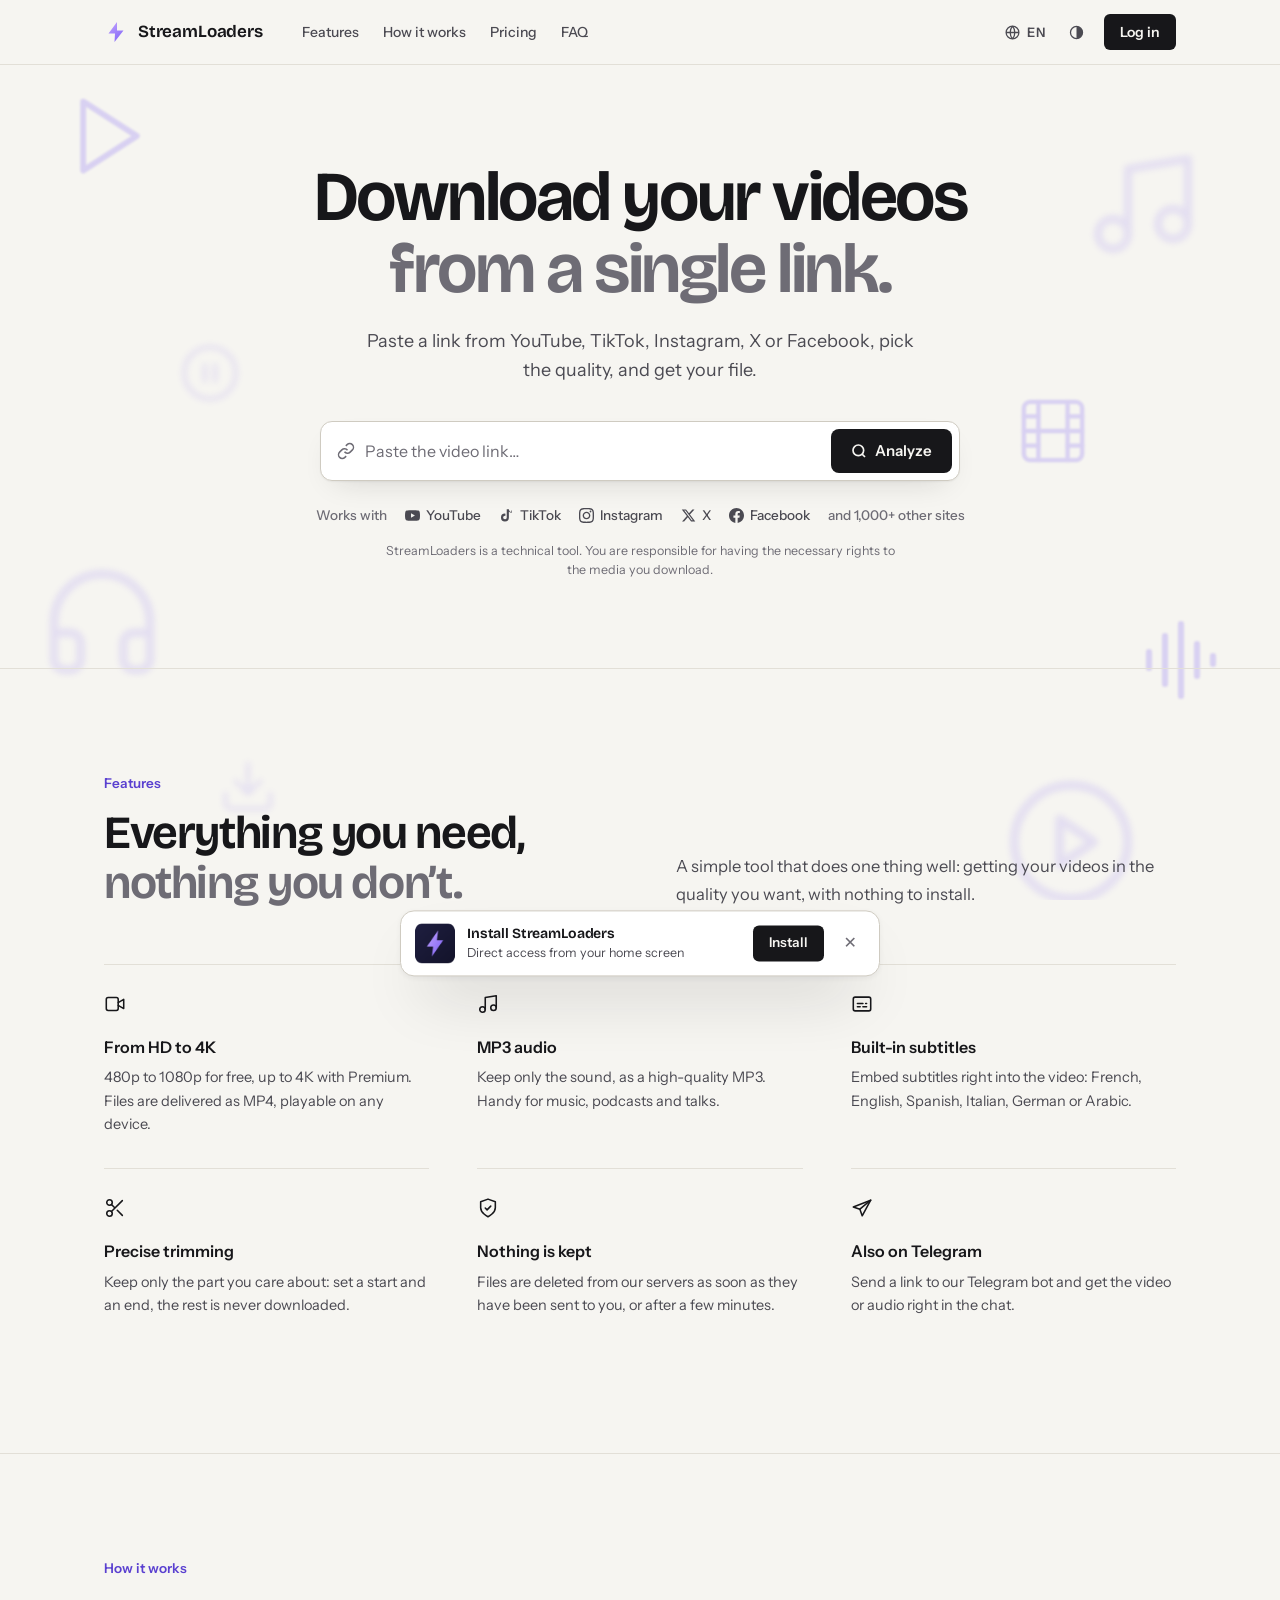
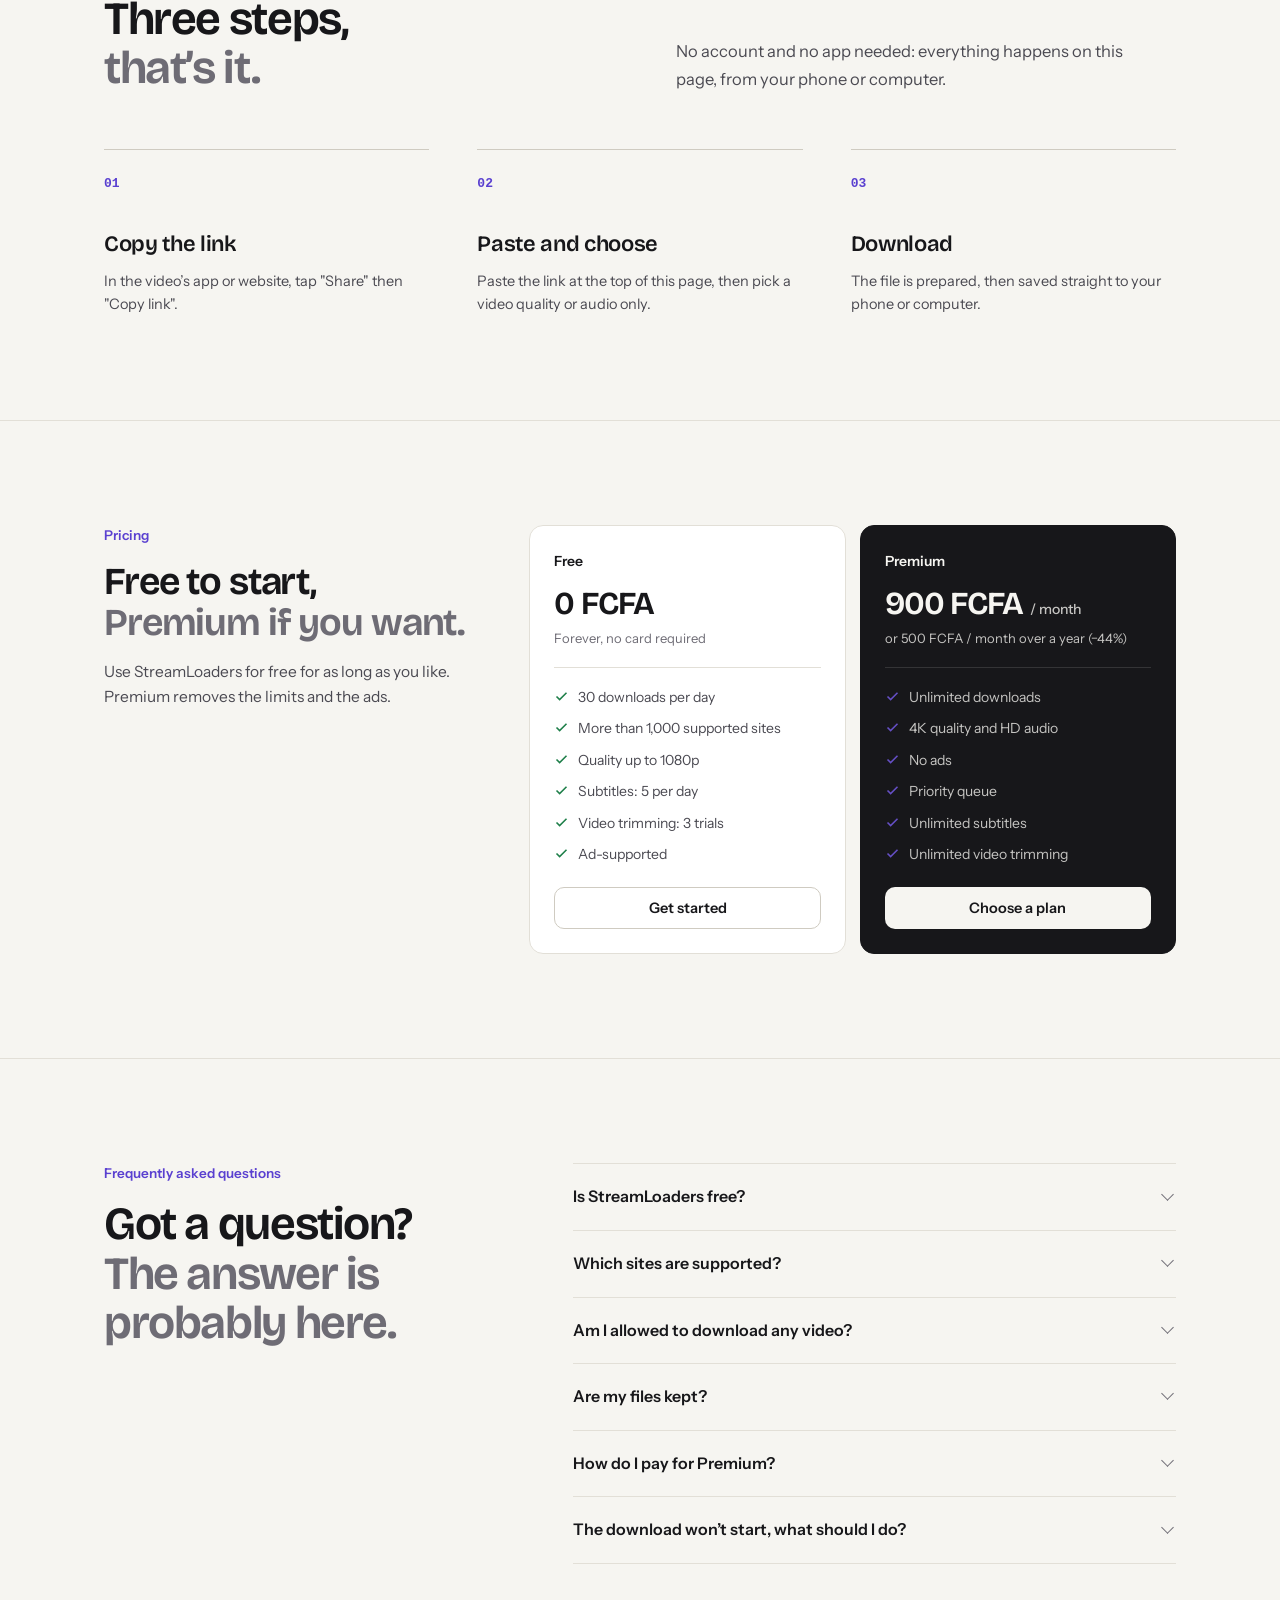
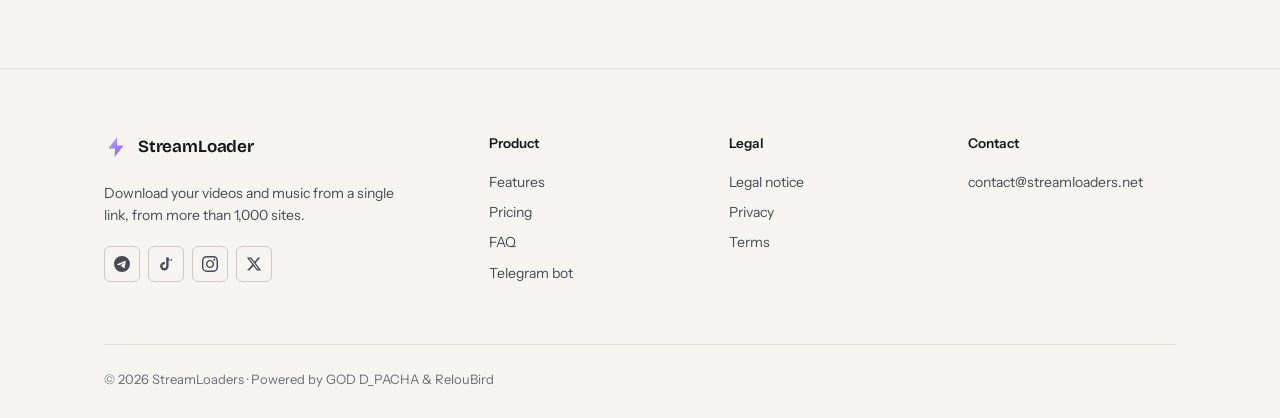
==== commit 538fb00f: "migration faite vers le nouveau not de domaine..." ====
--- a/index.html
+++ b/index.html
@@ -14,16 +14,16 @@
     <meta name="author" content="StreamLoader">
     <meta name="robots" content="index, follow, max-snippet:-1, max-image-preview:large, max-video-preview:-1">
     <meta name="language" content="French">
-    <link rel="canonical" href="https://streamloader.xyz/">
+    <link rel="canonical" href="https://streamloaders.net/">
 
     <!-- ===== OPEN GRAPH (Facebook, WhatsApp, LinkedIn) ===== -->
     <meta property="og:type" content="website">
-    <meta property="og:url" content="https://streamloader.xyz/">
+    <meta property="og:url" content="https://streamloaders.net/">
     <meta property="og:site_name" content="StreamLoader">
     <meta property="og:title" content="StreamLoader - Télécharger Vidéos YouTube, TikTok, Instagram">
     <meta property="og:description"
         content="Télécharge des vidéos depuis YouTube, TikTok, Instagram et 1000+ sites. Gratuit, rapide, sans inscription. Qualité jusqu'en 4K.">
-    <meta property="og:image" content="https://streamloader.xyz/og-image.png">
+    <meta property="og:image" content="https://streamloaders.net/og-image.png">
     <meta property="og:image:type" content="image/png">
     <meta property="og:image:width" content="1200">
     <meta property="og:image:height" content="630">
@@ -35,7 +35,7 @@
     <meta name="twitter:title" content="StreamLoader - Télécharger Vidéos YouTube, TikTok, Instagram">
     <meta name="twitter:description"
         content="Télécharge des vidéos depuis 1000+ sites. Gratuit, rapide, sans inscription, jusqu'en 4K.">
-    <meta name="twitter:image" content="https://streamloader.xyz/og-image.png">
+    <meta name="twitter:image" content="https://streamloaders.net/og-image.png">
 
     <!-- ===== SCHEMA.ORG STRUCTURED DATA ===== -->
     <script type="application/ld+json">
@@ -44,20 +44,20 @@
     "@graph": [
       {
         "@type": "WebSite",
-        "@id": "https://streamloader.xyz/#website",
-        "url": "https://streamloader.xyz/",
+        "@id": "https://streamloaders.net/#website",
+        "url": "https://streamloaders.net/",
         "name": "StreamLoader",
         "description": "Téléchargeur de vidéos universel - YouTube, TikTok, Instagram et 1000+ sites",
         "inLanguage": "fr"
       },
       {
         "@type": "WebApplication",
-        "@id": "https://streamloader.xyz/#app",
+        "@id": "https://streamloaders.net/#app",
         "name": "StreamLoader",
-        "url": "https://streamloader.xyz/",
+        "url": "https://streamloaders.net/",
         "logo": {
           "@type": "ImageObject",
-          "url": "https://streamloader.xyz/og-image.png"
+          "url": "https://streamloaders.net/og-image.png"
         },
         "description": "Télécharge des vidéos et de l'audio depuis YouTube, TikTok, Instagram, Twitter, Facebook et plus de 1000 sites. Choix du format (MP4 4K, 1080p, 720p, MP3) avant téléchargement.",
         "applicationCategory": "MultimediaApplication",
@@ -774,7 +774,7 @@
                 </div>
                 <div class="footer-col">
                     <h3 data-i18n="foot.contact">Contact</h3>
-                    <a href="mailto:contact@streamloader.com">contact@streamloader.com</a>
+                    <a href="mailto:contact@streamloaders.net">contact@streamloaders.net</a>
                 </div>
             </div>
             <div class="footer-bottom">
--- a/style.css
+++ b/style.css
@@ -1,5 +1,5 @@
 /* ═══════════════════════════════════════════════════════════════
-   StreamLoader — style.css
+   StreamLoaders — style.css
    ═══════════════════════════════════════════════════════════════ */
 
 /* ─── Reset ────────────────────────────────────────────────────── */
--- a/style-float.css
+++ b/style-float.css
@@ -1,5 +1,5 @@
 /* ═══════════════════════════════════════════════════════════════
-   StreamLoader — style-float.css
+   StreamLoaders — style-float.css
    PWA uniquement : bannière d'installation + modale iOS.
    Aligné sur les tokens et la typographie de style.css.
    ═══════════════════════════════════════════════════════════════ */
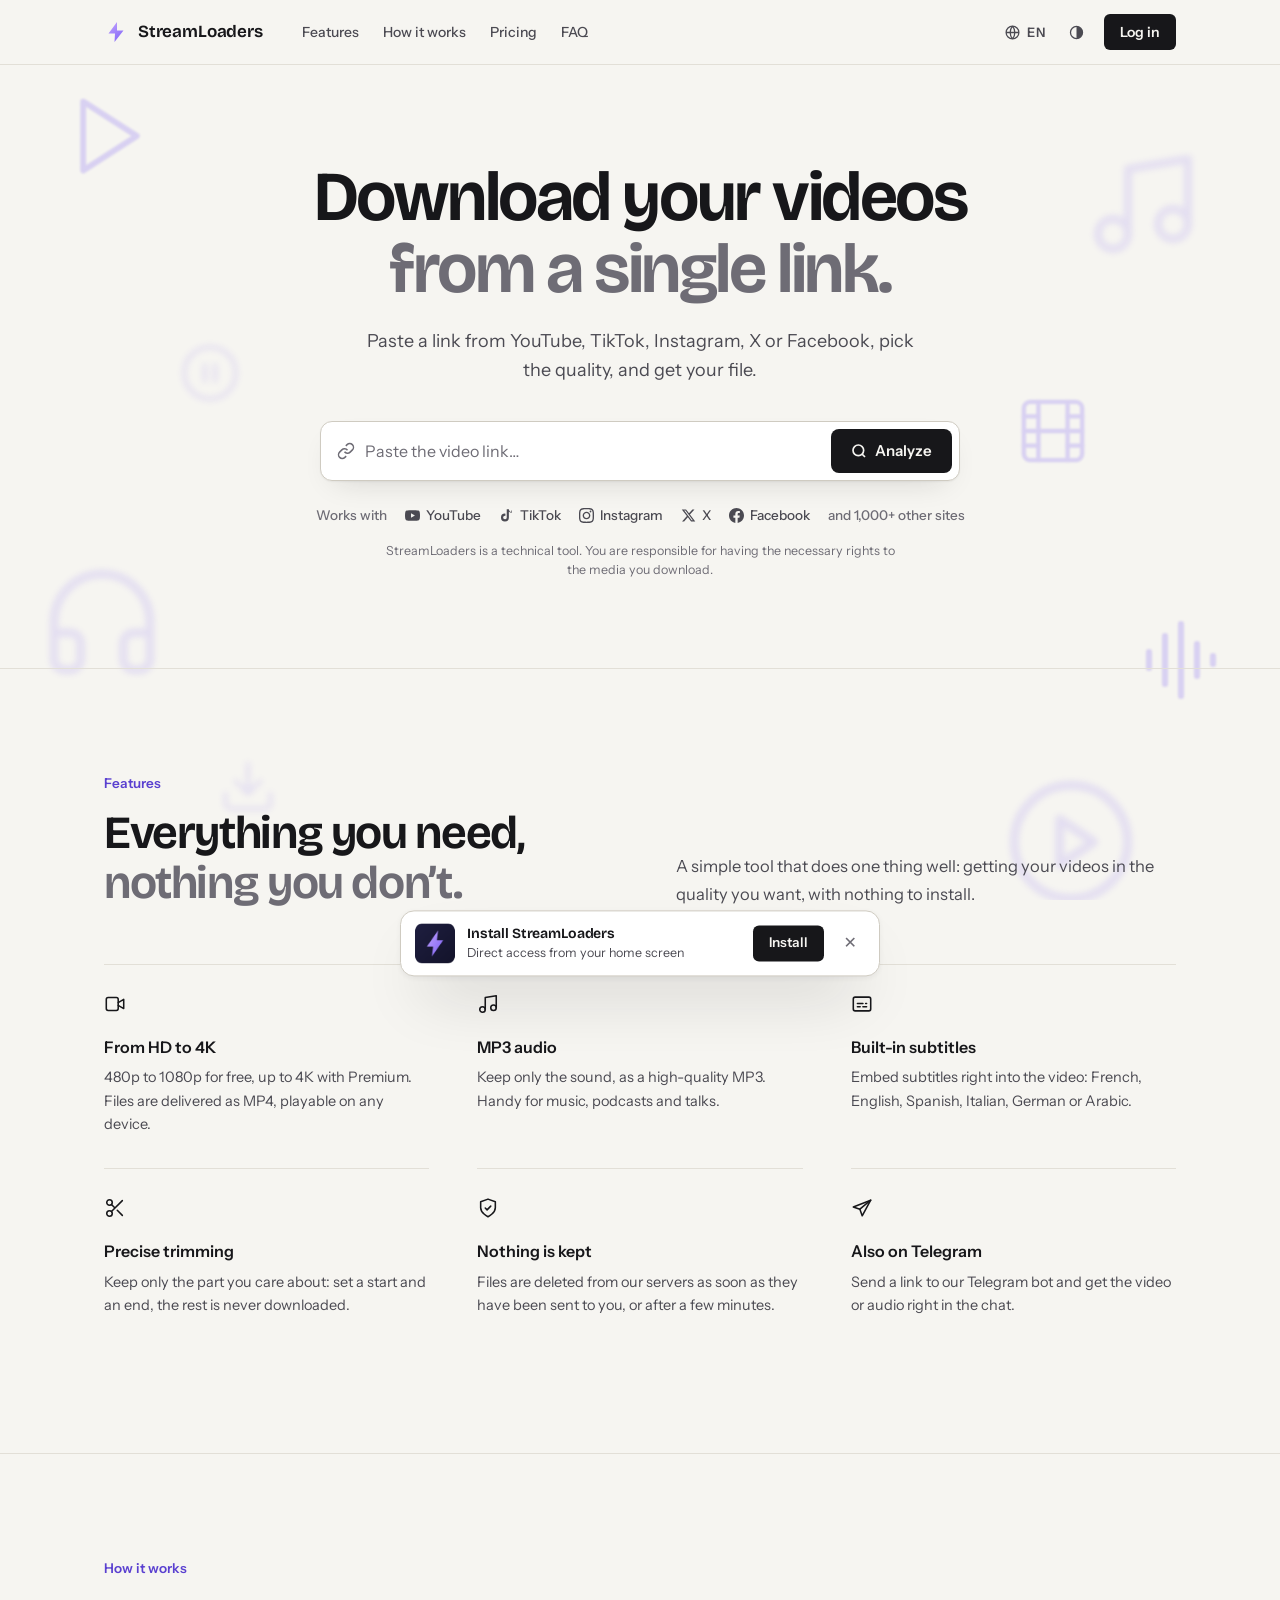
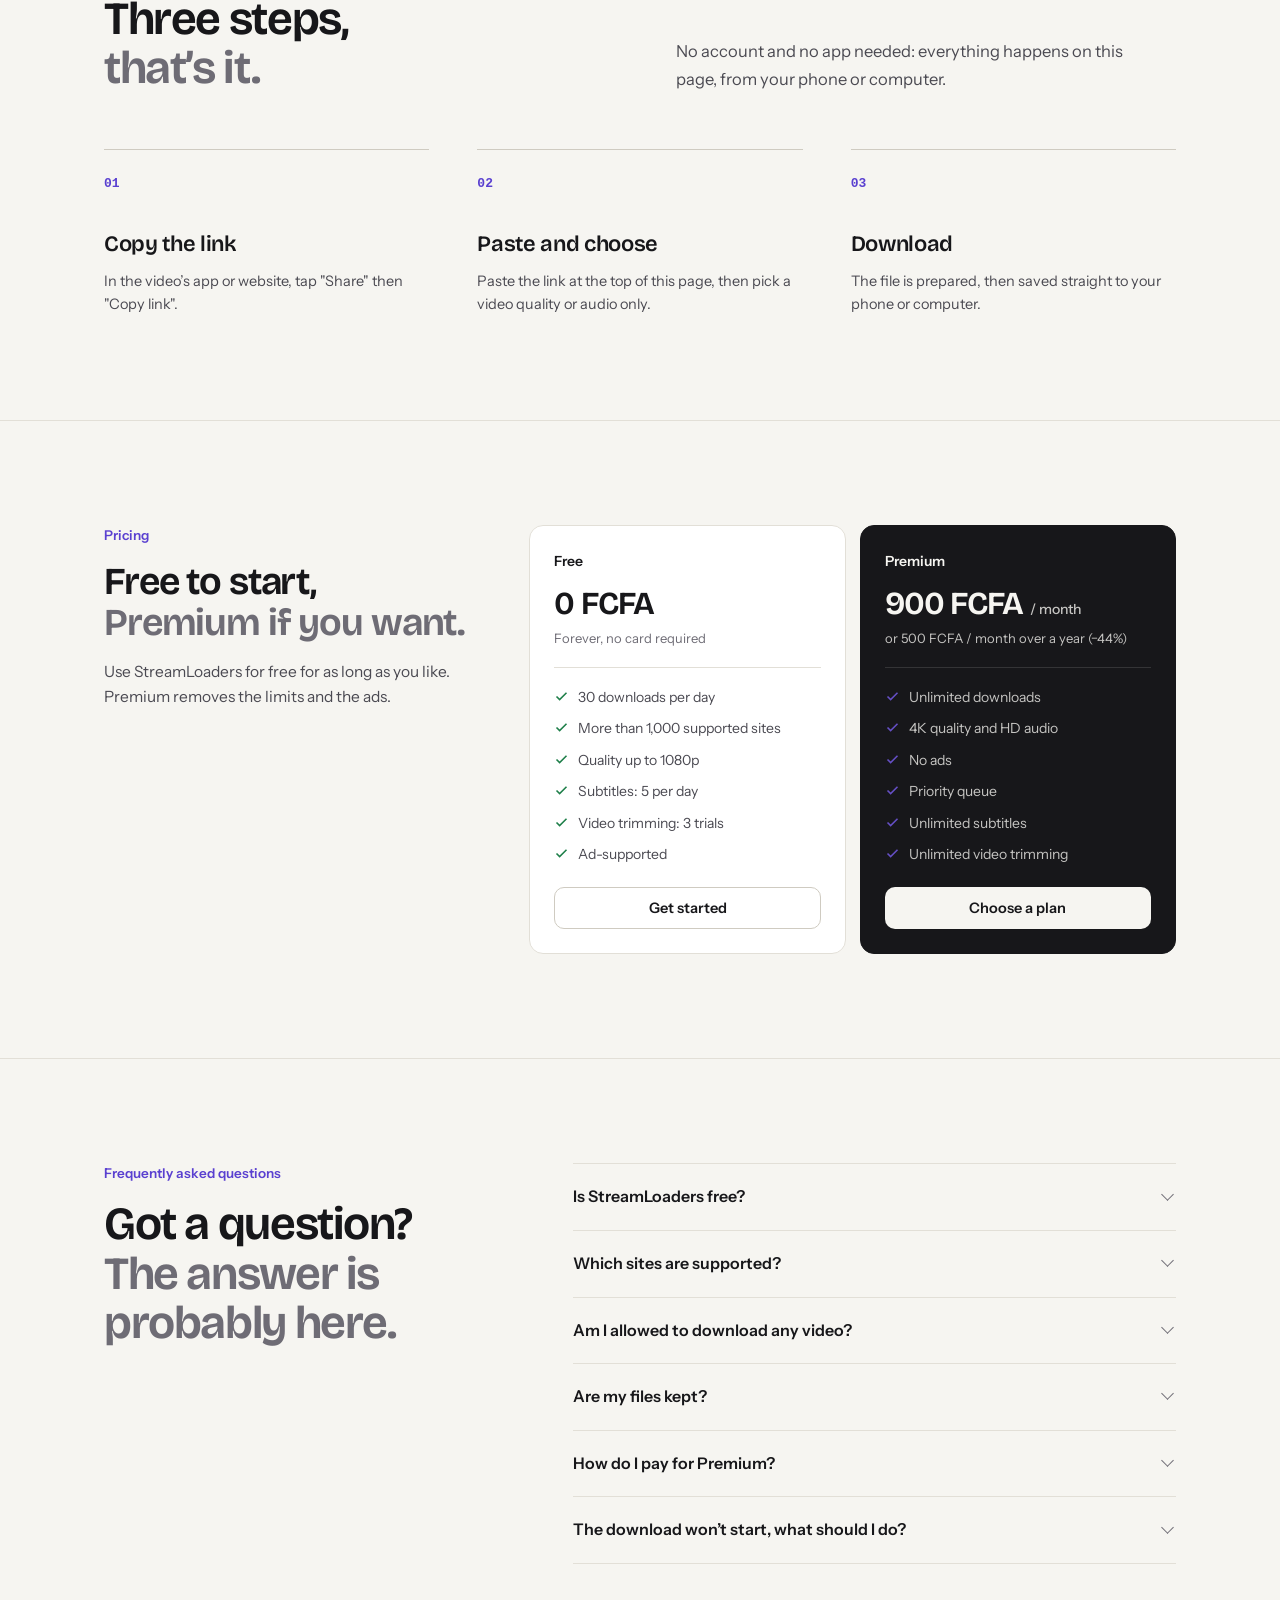
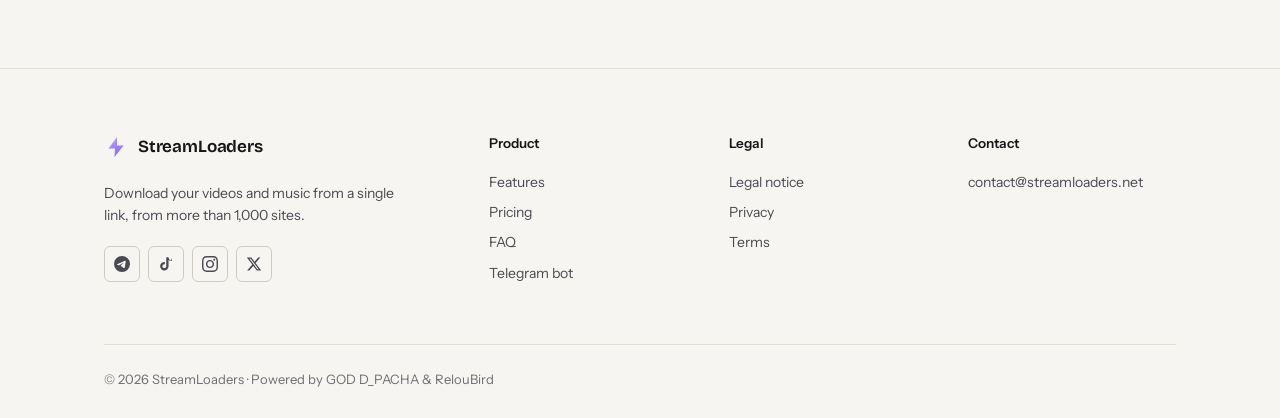
==== commit ab9cb361: "Somes changes on Name..." ====
--- a/index.html
+++ b/index.html
@@ -6,12 +6,12 @@
     <meta name="viewport" content="width=device-width, initial-scale=1.0">
 
     <!-- ===== PRIMARY SEO META TAGS ===== -->
-    <title>StreamLoader - Télécharger Vidéos YouTube, TikTok, Instagram | Gratuit & Rapide</title>
+    <title>StreamLoaders - Télécharger Vidéos YouTube, TikTok, Instagram | Gratuit & Rapide</title>
     <meta name="description"
         content="Télécharge des vidéos depuis YouTube, TikTok, Instagram, Twitter, Facebook et plus de 1000 sites. Gratuit, sans inscription, qualité jusqu'en 4K. Version Premium sans publicité à 1 200 FCFA, accès à vie.">
     <meta name="keywords"
         content="télécharger vidéo YouTube, télécharger vidéo TikTok, télécharger vidéo Instagram, convertisseur YouTube MP3, downloader vidéo gratuit, StreamLoader, télécharger vidéo 4K, sauvegarder vidéo TikTok, yt-dlp en ligne">
-    <meta name="author" content="StreamLoader">
+    <meta name="author" content="StreamLoaders">
     <meta name="robots" content="index, follow, max-snippet:-1, max-image-preview:large, max-video-preview:-1">
     <meta name="language" content="French">
     <link rel="canonical" href="https://streamloaders.net/">
@@ -19,20 +19,20 @@
     <!-- ===== OPEN GRAPH (Facebook, WhatsApp, LinkedIn) ===== -->
     <meta property="og:type" content="website">
     <meta property="og:url" content="https://streamloaders.net/">
-    <meta property="og:site_name" content="StreamLoader">
-    <meta property="og:title" content="StreamLoader - Télécharger Vidéos YouTube, TikTok, Instagram">
+    <meta property="og:site_name" content="StreamLoaders">
+    <meta property="og:title" content="StreamLoaders - Télécharger Vidéos YouTube, TikTok, Instagram">
     <meta property="og:description"
         content="Télécharge des vidéos depuis YouTube, TikTok, Instagram et 1000+ sites. Gratuit, rapide, sans inscription. Qualité jusqu'en 4K.">
     <meta property="og:image" content="https://streamloaders.net/og-image.png">
     <meta property="og:image:type" content="image/png">
     <meta property="og:image:width" content="1200">
     <meta property="og:image:height" content="630">
-    <meta property="og:image:alt" content="StreamLoader - Téléchargeur de vidéos universel">
+    <meta property="og:image:alt" content="StreamLoaders - Téléchargeur de vidéos universel">
     <meta property="og:locale" content="fr_FR">
 
     <!-- ===== TWITTER CARD ===== -->
     <meta name="twitter:card" content="summary_large_image">
-    <meta name="twitter:title" content="StreamLoader - Télécharger Vidéos YouTube, TikTok, Instagram">
+    <meta name="twitter:title" content="StreamLoaders - Télécharger Vidéos YouTube, TikTok, Instagram">
     <meta name="twitter:description"
         content="Télécharge des vidéos depuis 1000+ sites. Gratuit, rapide, sans inscription, jusqu'en 4K.">
     <meta name="twitter:image" content="https://streamloaders.net/og-image.png">
@@ -46,14 +46,14 @@
         "@type": "WebSite",
         "@id": "https://streamloaders.net/#website",
         "url": "https://streamloaders.net/",
-        "name": "StreamLoader",
+        "name": "StreamLoaders",
         "description": "Téléchargeur de vidéos universel - YouTube, TikTok, Instagram et 1000+ sites",
         "inLanguage": "fr"
       },
       {
         "@type": "WebApplication",
         "@id": "https://streamloaders.net/#app",
-        "name": "StreamLoader",
+        "name": "StreamLoaders",
         "url": "https://streamloaders.net/",
         "logo": {
           "@type": "ImageObject",
@@ -87,23 +87,23 @@
         "mainEntity": [
           {
             "@type": "Question",
-            "name": "StreamLoader est-il gratuit ?",
+            "name": "StreamLoaders est-il gratuit ?",
             "acceptedAnswer": {
               "@type": "Answer",
-              "text": "Oui, StreamLoader est gratuit et sans inscription pour l'essentiel des fonctionnalités. Une version Premium à 1 200 FCFA (paiement unique, accès à vie) supprime les publicités et débloque la qualité 4K et l'audio HD."
+              "text": "Oui, StreamLoaders est gratuit et sans inscription pour l'essentiel des fonctionnalités. Une version Premium à 1 200 FCFA (paiement unique, accès à vie) supprime les publicités et débloque la qualité 4K et l'audio HD."
             }
           },
           {
             "@type": "Question",
-            "name": "Quels sites sont compatibles avec StreamLoader ?",
+            "name": "Quels sites sont compatibles avec StreamLoaders ?",
             "acceptedAnswer": {
               "@type": "Answer",
-              "text": "StreamLoader prend en charge plus de 1000 sites, dont YouTube, TikTok, Instagram, Twitter/X et Facebook."
+              "text": "StreamLoaders prend en charge plus de 1000 sites, dont YouTube, TikTok, Instagram, Twitter/X et Facebook."
             }
           },
           {
             "@type": "Question",
-            "name": "Comment télécharger une vidéo avec StreamLoader ?",
+            "name": "Comment télécharger une vidéo avec StreamLoaders ?",
             "acceptedAnswer": {
               "@type": "Answer",
               "text": "Colle le lien de la vidéo dans le champ prévu, choisis le format souhaité (MP4 en 4K, 1080p, 720p, ou MP3 pour l'audio), puis clique sur Télécharger. Le fichier est enregistré directement sur ton appareil."
@@ -111,10 +111,10 @@
           },
           {
             "@type": "Question",
-            "name": "StreamLoader conserve-t-il mes fichiers téléchargés ?",
+            "name": "StreamLoaders conserve-t-il mes fichiers téléchargés ?",
             "acceptedAnswer": {
               "@type": "Answer",
-              "text": "Non, aucun fichier n'est stocké sur les serveurs de StreamLoader après la livraison au navigateur, et aucune donnée personnelle n'est collectée lors d'un téléchargement anonyme."
+              "text": "Non, aucun fichier n'est stocké sur les serveurs de StreamLoaders après la livraison au navigateur, et aucune donnée personnelle n'est collectée lors d'un téléchargement anonyme."
             }
           }
         ]
@@ -145,7 +145,7 @@
     <!-- iOS : support PWA partiel, mais ces balises améliorent l'expérience -->
     <meta name="mobile-web-app-capable" content="yes">
     <meta name="apple-mobile-web-app-status-bar-style" content="black-translucent">
-    <meta name="apple-mobile-web-app-title" content="StreamLoader">
+    <meta name="apple-mobile-web-app-title" content="StreamLoaders">
     <link rel="apple-touch-icon" href="/icons/apple-touch-icon.png">
 
     <!-- Favicon -->
@@ -252,7 +252,7 @@
     <!-- ═══ NAVIGATION ═══ -->
     <nav>
         <div class="nav-inner">
-            <a class="nav-logo" href="#" aria-label="StreamLoader">
+            <a class="nav-logo" href="#" aria-label="StreamLoaders">
                 <svg class="brand-mark" viewBox="0 0 24 24" fill="none" aria-hidden="true">
                     <path d="M13 2L4.5 13.5H11L10.5 22L19.5 10.5H13L13 2Z" fill="url(#slBoltNav)" />
                     <defs>
@@ -262,7 +262,7 @@
                         </linearGradient>
                     </defs>
                 </svg>
-                <span class="nav-wordmark" data-i18n="brand">StreamLoader</span>
+                <span class="nav-wordmark" data-i18n="brand">StreamLoaders</span>
             </a>
             <div class="nav-links">
                 <a href="#features" data-i18n="nav.features">Fonctionnalités</a>
@@ -456,7 +456,7 @@
                 <span class="site-chip more" data-i18n="hero.more">et 1 000+ autres sites</span>
             </div>
 
-            <p class="url-disclaimer" data-i18n="hero.disclaimer">StreamLoader est un outil technique. Vous êtes
+            <p class="url-disclaimer" data-i18n="hero.disclaimer">StreamLoaders est un outil technique. Vous êtes
                 responsable de disposer des droits nécessaires sur les médias téléchargés.</p>
         </div>
     </section>
@@ -580,7 +580,7 @@
                     <div class="sec-label" data-i18n="price.label">Tarifs</div>
                     <h2 class="sec-title"><span class="hl-1" data-i18n="price.t1">Gratuit au départ,</span><span
                             class="hl-2" data-i18n="price.t2">Premium en option.</span></h2>
-                    <p class="sec-sub" data-i18n="price.sub">Utilise StreamLoader gratuitement aussi longtemps que tu
+                    <p class="sec-sub" data-i18n="price.sub">Utilise StreamLoaders gratuitement aussi longtemps que tu
                         veux. Premium retire les limites et les publicités.</p>
                 </div>
                 <div class="pricing-grid reveal">
@@ -668,7 +668,7 @@
                 </div>
                 <div class="faq-list reveal">
                     <details class="faq-item">
-                        <summary data-i18n="faq.q1">StreamLoader est-il gratuit ?</summary>
+                        <summary data-i18n="faq.q1">StreamLoaders est-il gratuit ?</summary>
                         <p data-i18n="faq.a1">Oui. Sans rien payer, tu peux faire jusqu'à 30 téléchargements par jour,
                             en qualité jusqu'à 1080p. L'abonnement Premium retire les limites, débloque la 4K et
                             supprime les publicités.</p>
@@ -681,7 +681,7 @@
                     </details>
                     <details class="faq-item">
                         <summary data-i18n="faq.q3">Ai-je le droit de télécharger n'importe quelle vidéo ?</summary>
-                        <p data-i18n="faq.a3">StreamLoader est un outil technique, prévu pour un usage personnel. Tu
+                        <p data-i18n="faq.a3">StreamLoaders est un outil technique, prévu pour un usage personnel. Tu
                             restes responsable de disposer des droits nécessaires sur les contenus que tu télécharges.
                             Le détail figure dans nos conditions d'utilisation.</p>
                     </details>
@@ -712,7 +712,7 @@
         <div class="footer-inner">
             <div class="footer-top">
                 <div class="footer-brand">
-                    <a class="nav-logo" href="#" aria-label="StreamLoader">
+                    <a class="nav-logo" href="#" aria-label="StreamLoaders">
                         <svg class="brand-mark" viewBox="0 0 24 24" fill="none" aria-hidden="true">
                             <path d="M13 2L4.5 13.5H11L10.5 22L19.5 10.5H13L13 2Z" fill="url(#slBoltFoot)" />
                             <defs>
@@ -723,7 +723,7 @@
                                 </linearGradient>
                             </defs>
                         </svg>
-                        <span>StreamLoader</span>
+                        <span>StreamLoaders</span>
                     </a>
                     <p class="footer-tagline" data-i18n="foot.tagline">Télécharge tes vidéos et ta musique en un lien,
                         depuis plus de 1 000 sites.</p>
@@ -778,7 +778,7 @@
                 </div>
             </div>
             <div class="footer-bottom">
-                <span class="footer-copy" data-i18n="foot.copy">© 2026 StreamLoader · Propulsée par GOD D_PACHA &
+                <span class="footer-copy" data-i18n="foot.copy">© 2026 StreamLoaders · Propulsée par GOD D_PACHA &
                     RelouBird</span>
             </div>
         </div>
@@ -861,7 +861,7 @@
             <!-- Premium -->
             <div id="panelPremium" style="display:none">
                 <div class="prem-modal-header">
-                    <div class="prem-kicker">StreamLoader Premium</div>
+                    <div class="prem-kicker">StreamLoaders Premium</div>
                     <div class="prem-price-tag">
                         <span id="premPriceVal">900</span> <span class="fcfa" id="premPriceUnit">FCFA</span>
                         <span class="approx" id="premPriceApprox">≈ 1.50 USD</span>
@@ -980,7 +980,7 @@
                 <div id="apiKeyBox" class="api-box" style="display:none">
                     <div class="api-box-title">Clé API</div>
                     <div id="apiKeyNoKey" style="display:none">
-                        <p>Génère une clé pour intégrer StreamLoader à tes propres scripts (voir la <a href="/llms.txt"
+                        <p>Génère une clé pour intégrer StreamLoaders à tes propres scripts (voir la <a href="/llms.txt"
                                 target="_blank" rel="noopener">documentation</a>).</p>
                         <button class="btn-price outline btn-sm" id="apiKeyGenerateBtn">Générer ma clé API</button>
                     </div>
@@ -1016,7 +1016,7 @@
     <div class="pwa-banner" id="pwaInstallBanner">
         <img src="/icons/icon-192.png" alt="" class="pwa-banner-icon">
         <div class="pwa-banner-text">
-            <strong data-i18n="pwa.install_title">Installer StreamLoader</strong>
+            <strong data-i18n="pwa.install_title">Installer StreamLoaders</strong>
             <span data-i18n="pwa.install_desc">Accès direct depuis ton écran d'accueil</span>
         </div>
         <button class="pwa-btn-install" id="pwaInstallBtn" data-i18n="pwa.install_btn">Installer</button>
@@ -1027,7 +1027,7 @@
     <div class="pwa-modal" id="pwaIosModal">
         <div class="pwa-modal-card">
             <img src="/icons/apple-touch-icon.png" alt="" class="pwa-ios-icon">
-            <h3 data-i18n="pwa.ios_title">Installer StreamLoader</h3>
+            <h3 data-i18n="pwa.ios_title">Installer StreamLoaders</h3>
             <p data-i18n="pwa.ios_subtitle">Sur iPhone / iPad :</p>
             <ol>
                 <li data-i18n-html="pwa.ios_step1"></li>
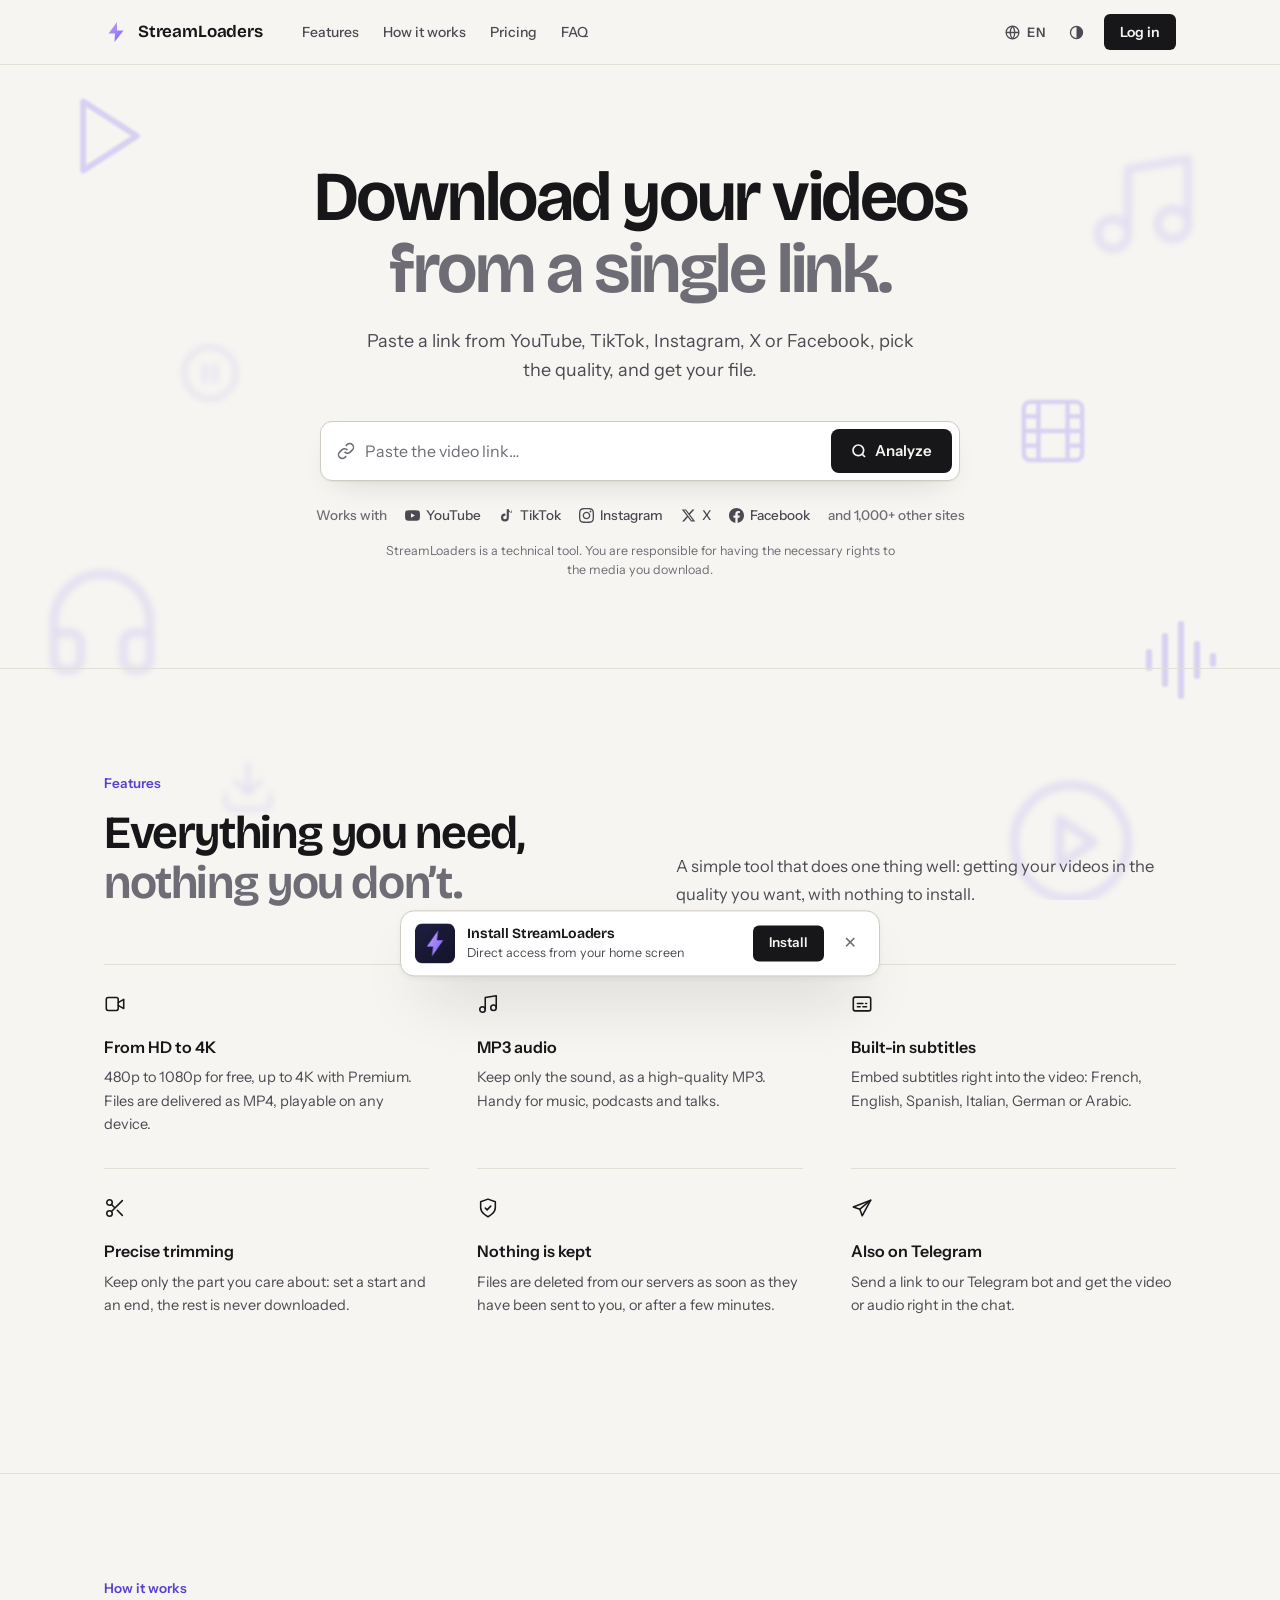
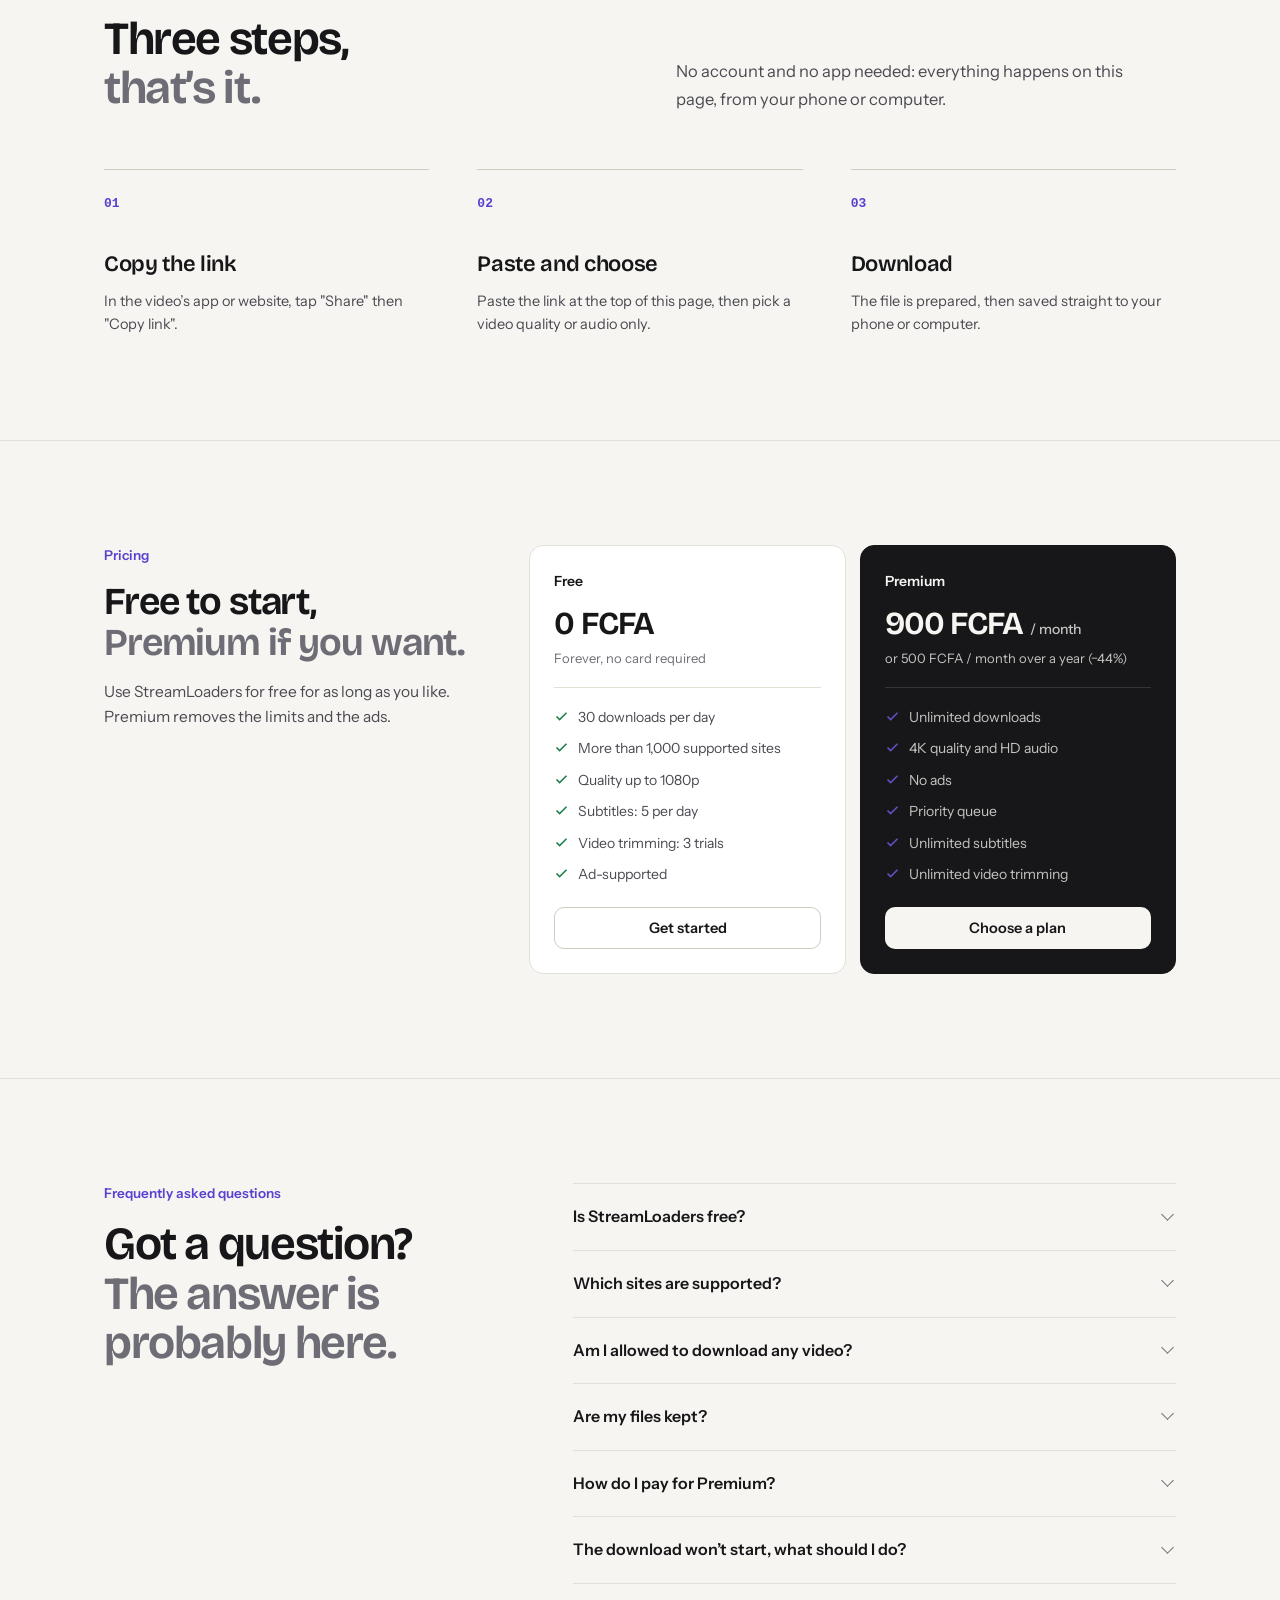
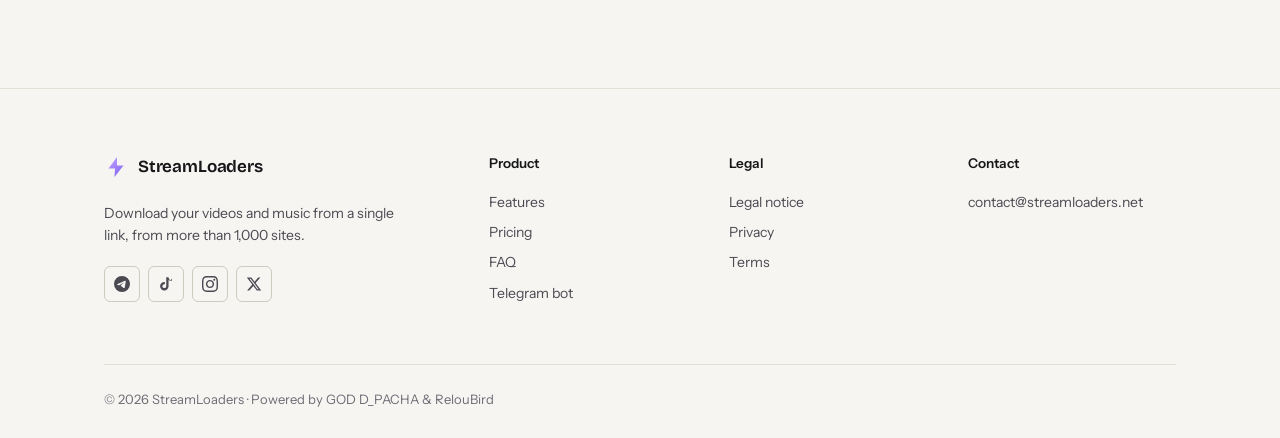
==== commit b4633990: "migration for monetag to adsterra." ====
--- a/index.html
+++ b/index.html
@@ -458,6 +458,8 @@
 
             <p class="url-disclaimer" data-i18n="hero.disclaimer">StreamLoaders est un outil technique. Vous êtes
                 responsable de disposer des droits nécessaires sur les médias téléchargés.</p>
+
+            <div id="container-8d98744dc408b0db5e089b7bcc209169"></div>
         </div>
     </section>
 
@@ -538,6 +540,9 @@
                 </div>
             </div>
         </div>
+
+        <!-- Conteneur pour la bannière Display 728x90 -->
+        <div id="adsterra-display-728x90" style="text-align: center; margin: 20px auto;"></div>
     </section>
 
     <!-- ═══ COMMENT ÇA MARCHE ═══ -->
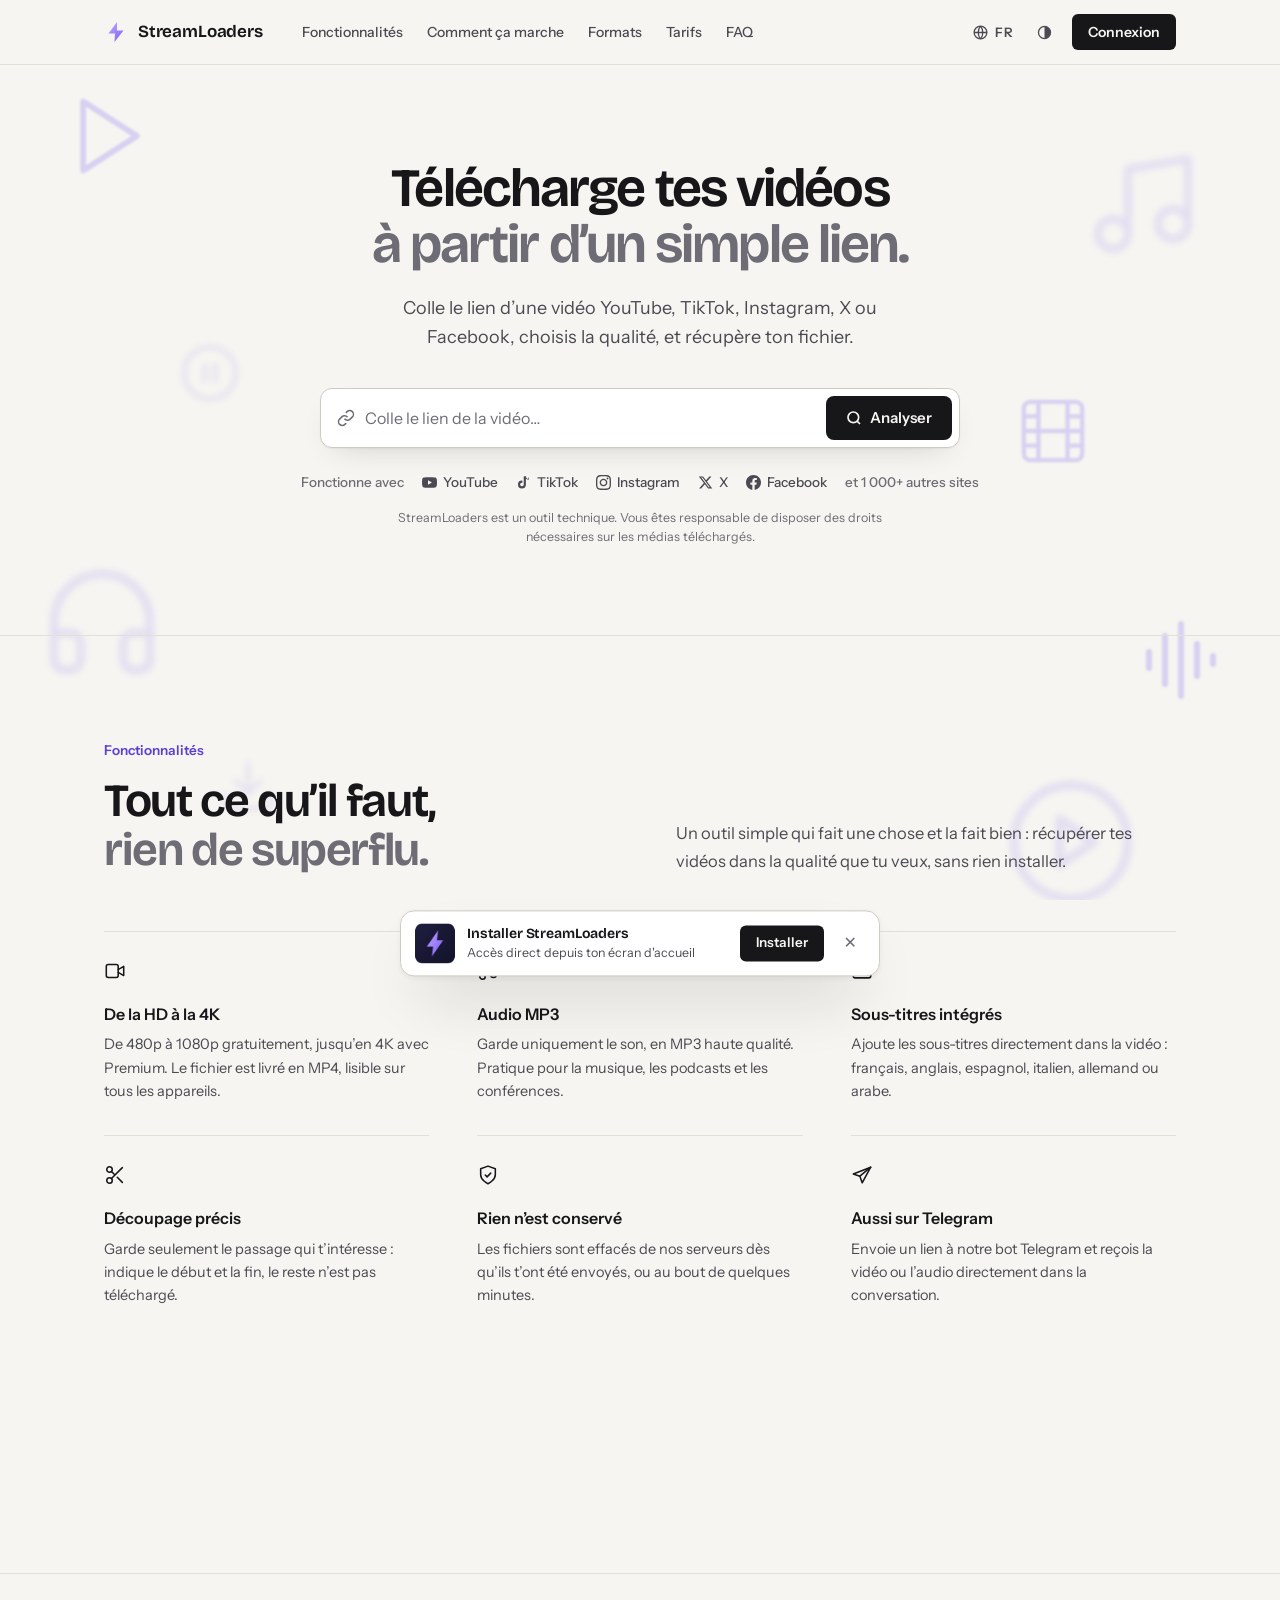
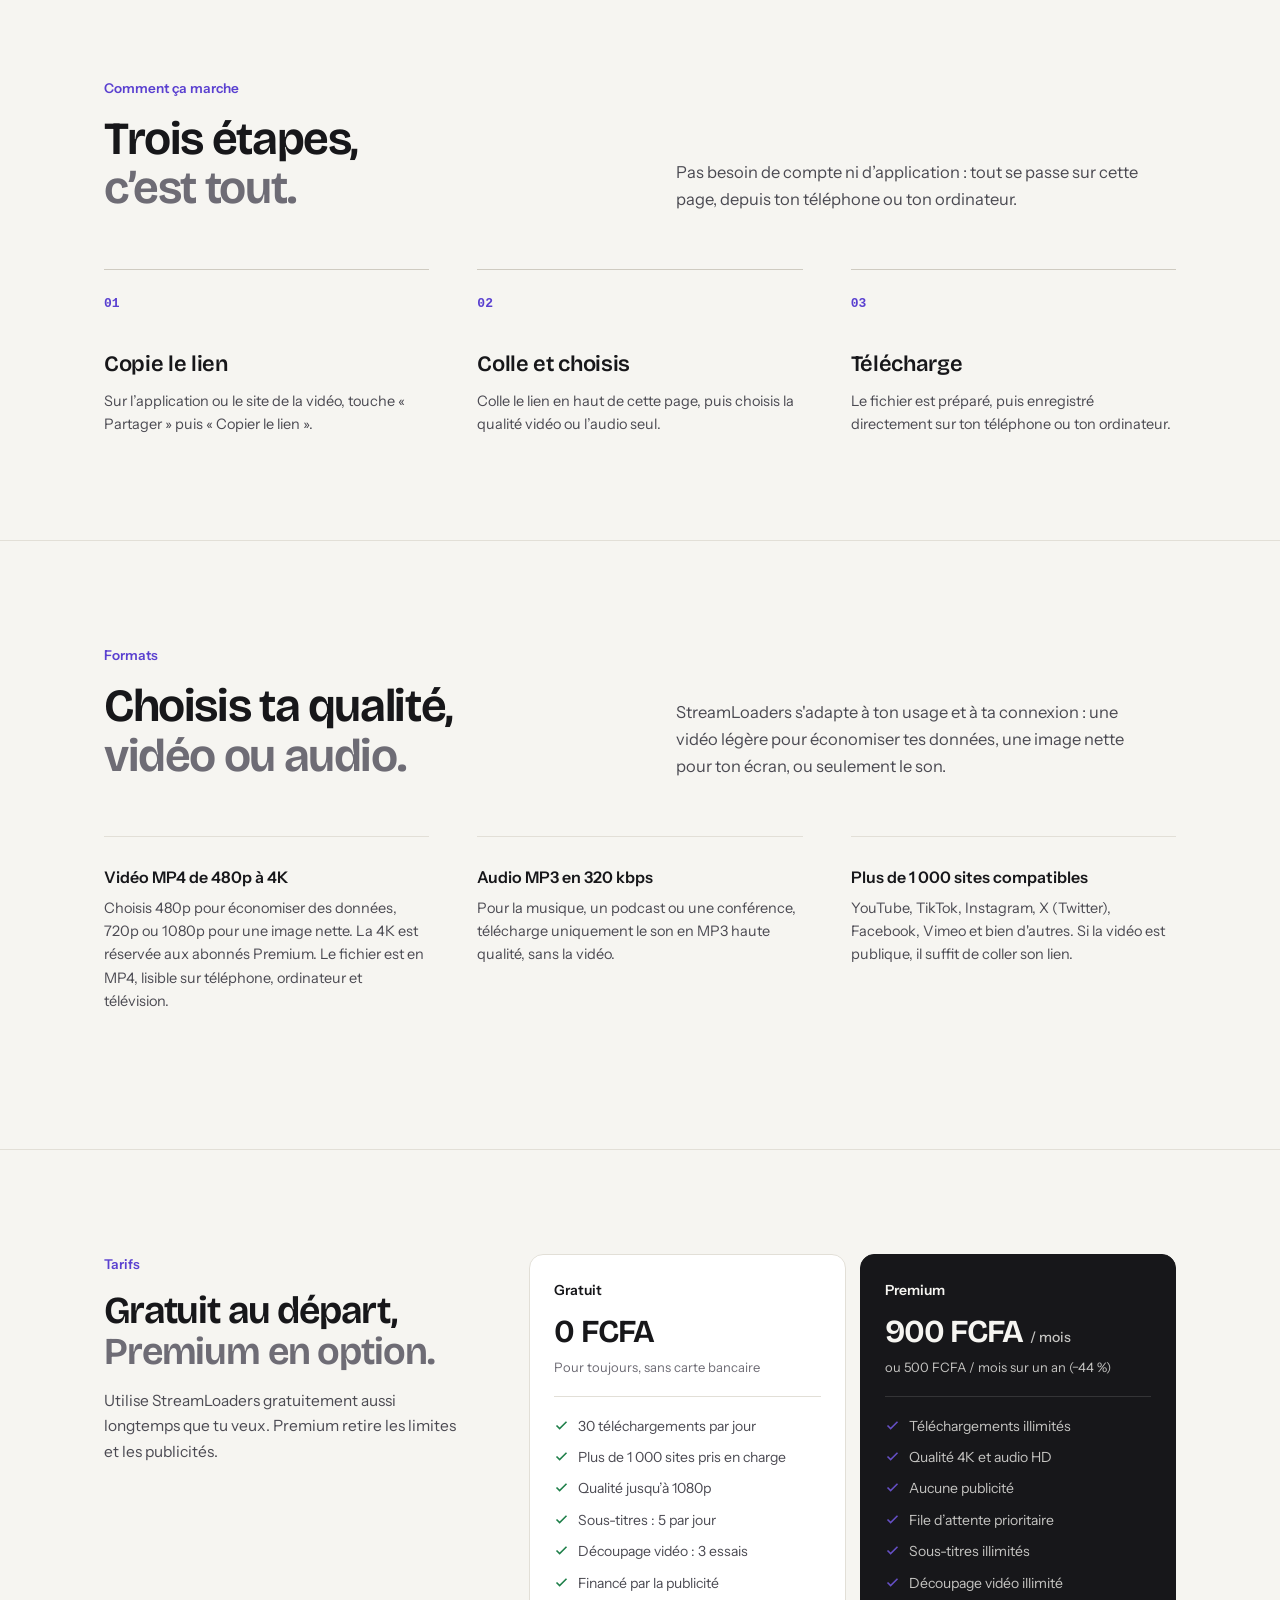
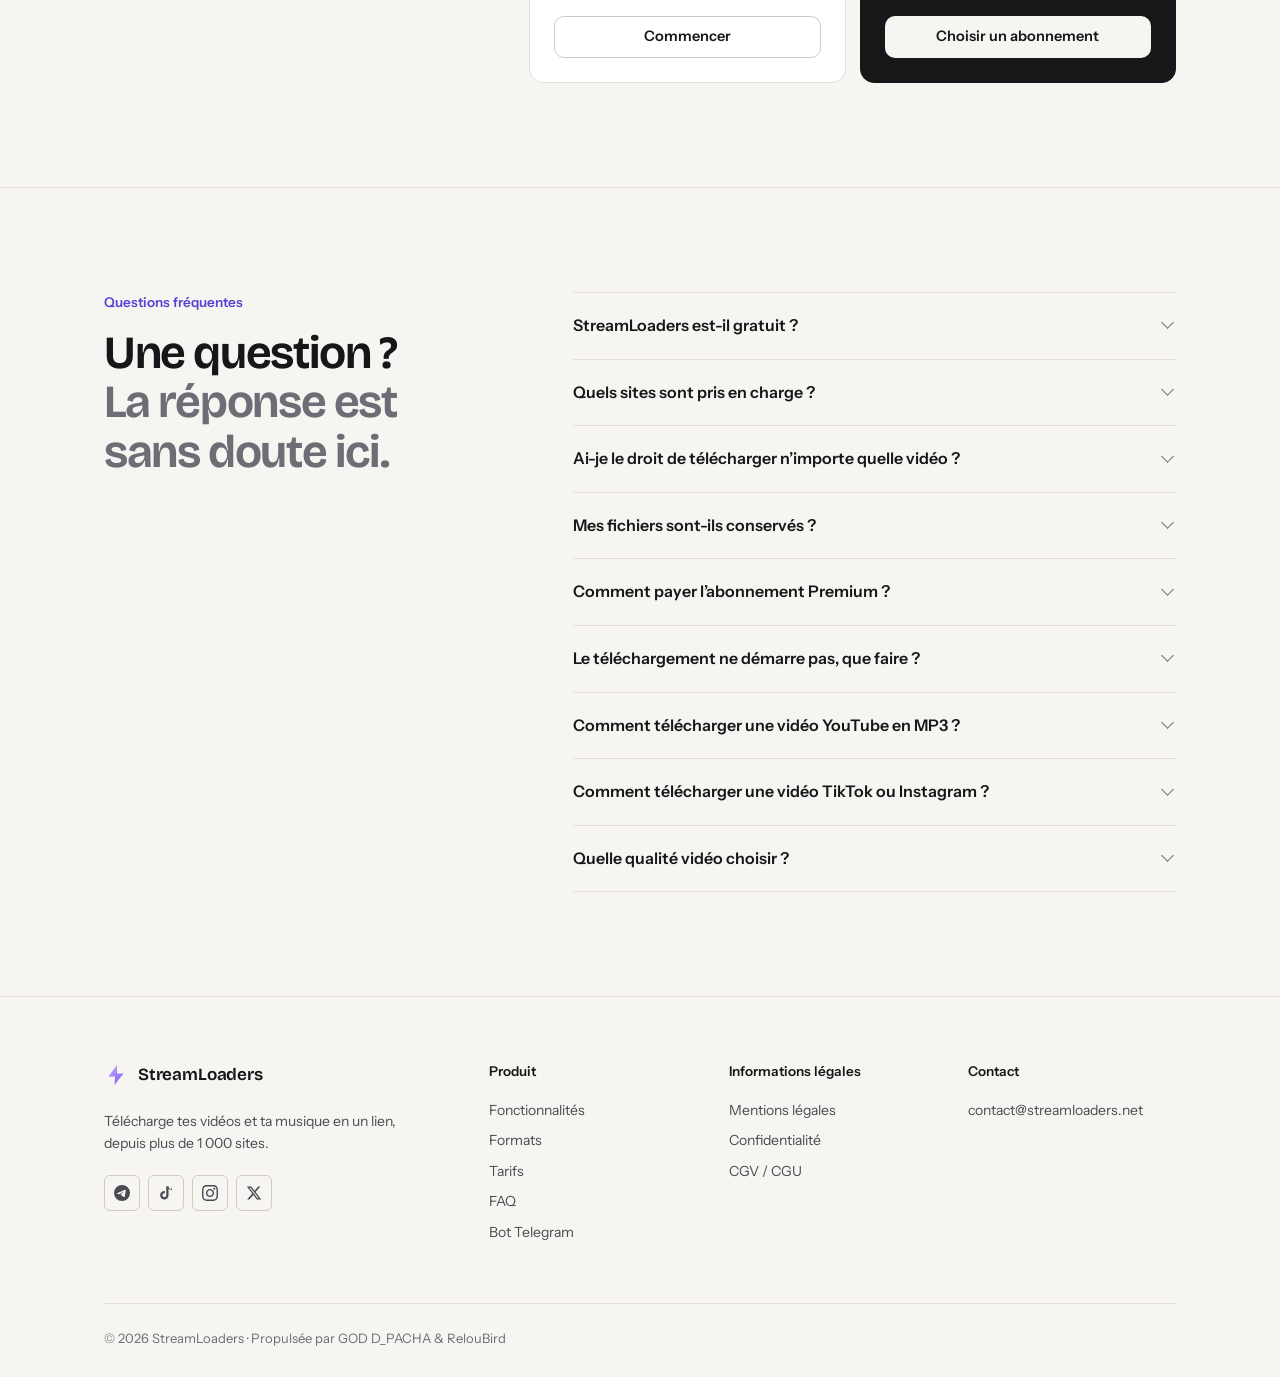
==== commit 99d7e39a: "all is able to go in prod." ====
--- a/index.html
+++ b/index.html
@@ -6,23 +6,20 @@
     <meta name="viewport" content="width=device-width, initial-scale=1.0">
 
     <!-- ===== PRIMARY SEO META TAGS ===== -->
-    <title>StreamLoaders - Télécharger Vidéos YouTube, TikTok, Instagram | Gratuit & Rapide</title>
+    <title>Télécharger vidéo YouTube, TikTok, Instagram - StreamLoaders</title>
     <meta name="description"
-        content="Télécharge des vidéos depuis YouTube, TikTok, Instagram, Twitter, Facebook et plus de 1000 sites. Gratuit, sans inscription, qualité jusqu'en 4K. Version Premium sans publicité à 1 200 FCFA, accès à vie.">
-    <meta name="keywords"
-        content="télécharger vidéo YouTube, télécharger vidéo TikTok, télécharger vidéo Instagram, convertisseur YouTube MP3, downloader vidéo gratuit, StreamLoader, télécharger vidéo 4K, sauvegarder vidéo TikTok, yt-dlp en ligne">
+        content="Télécharge des vidéos YouTube, TikTok, Instagram, X et Facebook en MP4 (jusqu'en 4K) ou en MP3. Gratuit, sans inscription, 1 000+ sites compatibles.">
     <meta name="author" content="StreamLoaders">
     <meta name="robots" content="index, follow, max-snippet:-1, max-image-preview:large, max-video-preview:-1">
-    <meta name="language" content="French">
     <link rel="canonical" href="https://streamloaders.net/">
 
     <!-- ===== OPEN GRAPH (Facebook, WhatsApp, LinkedIn) ===== -->
     <meta property="og:type" content="website">
     <meta property="og:url" content="https://streamloaders.net/">
     <meta property="og:site_name" content="StreamLoaders">
-    <meta property="og:title" content="StreamLoaders - Télécharger Vidéos YouTube, TikTok, Instagram">
+    <meta property="og:title" content="Télécharger vidéo YouTube, TikTok, Instagram - StreamLoaders">
     <meta property="og:description"
-        content="Télécharge des vidéos depuis YouTube, TikTok, Instagram et 1000+ sites. Gratuit, rapide, sans inscription. Qualité jusqu'en 4K.">
+        content="Télécharge des vidéos YouTube, TikTok, Instagram, X et Facebook en MP4 (jusqu'en 4K) ou en MP3. Gratuit, sans inscription, 1 000+ sites compatibles.">
     <meta property="og:image" content="https://streamloaders.net/og-image.png">
     <meta property="og:image:type" content="image/png">
     <meta property="og:image:width" content="1200">
@@ -32,106 +29,57 @@
 
     <!-- ===== TWITTER CARD ===== -->
     <meta name="twitter:card" content="summary_large_image">
-    <meta name="twitter:title" content="StreamLoaders - Télécharger Vidéos YouTube, TikTok, Instagram">
+    <meta name="twitter:title" content="Télécharger vidéo YouTube, TikTok, Instagram - StreamLoaders">
     <meta name="twitter:description"
-        content="Télécharge des vidéos depuis 1000+ sites. Gratuit, rapide, sans inscription, jusqu'en 4K.">
+        content="Télécharge des vidéos YouTube, TikTok, Instagram, X et Facebook en MP4 (jusqu'en 4K) ou en MP3. Gratuit, sans inscription, 1 000+ sites compatibles.">
     <meta name="twitter:image" content="https://streamloaders.net/og-image.png">
 
     <!-- ===== SCHEMA.ORG STRUCTURED DATA ===== -->
     <script type="application/ld+json">
-  {
-    "@context": "https://schema.org",
-    "@graph": [
-      {
-        "@type": "WebSite",
-        "@id": "https://streamloaders.net/#website",
-        "url": "https://streamloaders.net/",
-        "name": "StreamLoaders",
-        "description": "Téléchargeur de vidéos universel - YouTube, TikTok, Instagram et 1000+ sites",
-        "inLanguage": "fr"
-      },
-      {
-        "@type": "WebApplication",
-        "@id": "https://streamloaders.net/#app",
-        "name": "StreamLoaders",
-        "url": "https://streamloaders.net/",
-        "logo": {
-          "@type": "ImageObject",
-          "url": "https://streamloaders.net/og-image.png"
+    {
+      "@context": "https://schema.org",
+      "@graph": [
+        {
+          "@type": "Organization",
+          "@id": "https://streamloaders.net/#organization",
+          "name": "StreamLoaders",
+          "url": "https://streamloaders.net/",
+          "logo": { "@type": "ImageObject", "url": "https://streamloaders.net/icons/icon-192.png" },
+          "email": "contact@streamloaders.net",
+          "sameAs": [
+            "https://t.me/StreamLoade_bot",
+            "https://www.tiktok.com/@steamloader01",
+            "https://www.instagram.com/streamloader2026",
+            "https://x.com/streamloader"
+          ]
         },
-        "description": "Télécharge des vidéos et de l'audio depuis YouTube, TikTok, Instagram, Twitter, Facebook et plus de 1000 sites. Choix du format (MP4 4K, 1080p, 720p, MP3) avant téléchargement.",
-        "applicationCategory": "MultimediaApplication",
-        "operatingSystem": "Any (Web)",
-        "browserRequirements": "Nécessite un navigateur moderne",
-        "offers": [
-          {
-            "@type": "Offer",
-            "name": "Gratuit",
-            "price": "0",
-            "priceCurrency": "XAF",
-            "availability": "https://schema.org/InStock",
-            "description": "Téléchargements avec publicités, formats standard, 1000+ sites supportés."
-          },
-          {
-            "@type": "Offer",
-            "name": "Premium",
-            "price": "1200",
-            "priceCurrency": "XAF",
-            "availability": "https://schema.org/InStock",
-            "description": "Téléchargements illimités, qualité 4K et audio HD, sans publicité, accès à vie."
-          }
-        ]
-      },
-      {
-        "@type": "FAQPage",
-        "mainEntity": [
-          {
-            "@type": "Question",
-            "name": "StreamLoaders est-il gratuit ?",
-            "acceptedAnswer": {
-              "@type": "Answer",
-              "text": "Oui, StreamLoaders est gratuit et sans inscription pour l'essentiel des fonctionnalités. Une version Premium à 1 200 FCFA (paiement unique, accès à vie) supprime les publicités et débloque la qualité 4K et l'audio HD."
-            }
-          },
-          {
-            "@type": "Question",
-            "name": "Quels sites sont compatibles avec StreamLoaders ?",
-            "acceptedAnswer": {
-              "@type": "Answer",
-              "text": "StreamLoaders prend en charge plus de 1000 sites, dont YouTube, TikTok, Instagram, Twitter/X et Facebook."
-            }
-          },
-          {
-            "@type": "Question",
-            "name": "Comment télécharger une vidéo avec StreamLoaders ?",
-            "acceptedAnswer": {
-              "@type": "Answer",
-              "text": "Colle le lien de la vidéo dans le champ prévu, choisis le format souhaité (MP4 en 4K, 1080p, 720p, ou MP3 pour l'audio), puis clique sur Télécharger. Le fichier est enregistré directement sur ton appareil."
-            }
-          },
-          {
-            "@type": "Question",
-            "name": "StreamLoaders conserve-t-il mes fichiers téléchargés ?",
-            "acceptedAnswer": {
-              "@type": "Answer",
-              "text": "Non, aucun fichier n'est stocké sur les serveurs de StreamLoaders après la livraison au navigateur, et aucune donnée personnelle n'est collectée lors d'un téléchargement anonyme."
-            }
-          }
-        ]
-      }
-    ]
-  }
+        {
+          "@type": "WebSite",
+          "@id": "https://streamloaders.net/#website",
+          "url": "https://streamloaders.net/",
+          "name": "StreamLoaders",
+          "inLanguage": "fr",
+          "publisher": { "@id": "https://streamloaders.net/#organization" }
+        },
+        {
+          "@type": "WebApplication",
+          "name": "StreamLoaders",
+          "url": "https://streamloaders.net/",
+          "applicationCategory": "MultimediaApplication",
+          "operatingSystem": "Web",
+          "offers": [
+            { "@type": "Offer", "name": "Gratuit", "price": "0", "priceCurrency": "XAF" },
+            { "@type": "Offer", "name": "Premium (1 mois)", "price": "900", "priceCurrency": "XAF" }
+          ]
+        }
+      ]
+    }
     </script>
 
     <!-- ===== PERFORMANCE ===== -->
-    <link rel="preconnect" href="https://fonts.googleapis.com">
-    <link rel="preconnect" href="https://fonts.gstatic.com" crossorigin>
-    <link
-        href="https://fonts.googleapis.com/css2?family=Bricolage+Grotesque:opsz,wght@12..96,500..700&family=Instrument+Sans:wght@400..700&display=swap"
-        rel="stylesheet">
-
-    <link rel="stylesheet" href="./style.css">
-    <link rel="stylesheet" href="./style-float.css">
+    <link rel="preload" href="/fonts/bricolage_grotesque_latin.woff2" as="font" type="font/woff2" crossorigin>
+    <link rel="preload" href="/fonts/instrument_sans_latin.woff2" as="font" type="font/woff2" crossorigin>
+    <link rel="stylesheet" href="/style.css">
 
     <!-- DNS prefetch -->
     <link rel="dns-prefetch" href="//flagcdn.com">
@@ -149,8 +97,9 @@
     <link rel="apple-touch-icon" href="/icons/apple-touch-icon.png">
 
     <!-- Favicon -->
-    <link rel="icon" type="image/svg+xml"
-        href="data:image/svg+xml,%3Csvg xmlns='http://www.w3.org/2000/svg' viewBox='0 0 24 24' fill='none'%3E%3Cpath d='M13 2L4.5 13.5H11L10.5 22L19.5 10.5H13L13 2Z' fill='url(%23g0)'/%3E%3Cdefs%3E%3ClinearGradient id='g0' x1='4.5' y1='2' x2='19.5' y2='22' gradientUnits='userSpaceOnUse'%3E%3Cstop stop-color='%23C4A5FF'/%3E%3Cstop offset='1' stop-color='%237B5FF5'/%3E%3C/linearGradient%3E%3C/defs%3E%3C/svg%3E">
+    <link rel="icon" href="/favicon.ico" sizes="48x48">
+    <link rel="icon" type="image/svg+xml" href="/favicon.svg">
+    <link rel="icon" type="image/png" href="/icons/icon-192.png" sizes="192x192">
 </head>
 
 <body>
@@ -252,7 +201,7 @@
     <!-- ═══ NAVIGATION ═══ -->
     <nav>
         <div class="nav-inner">
-            <a class="nav-logo" href="#" aria-label="StreamLoaders">
+            <a class="nav-logo" href="/" aria-label="StreamLoaders">
                 <svg class="brand-mark" viewBox="0 0 24 24" fill="none" aria-hidden="true">
                     <path d="M13 2L4.5 13.5H11L10.5 22L19.5 10.5H13L13 2Z" fill="url(#slBoltNav)" />
                     <defs>
@@ -267,6 +216,7 @@
             <div class="nav-links">
                 <a href="#features" data-i18n="nav.features">Fonctionnalités</a>
                 <a href="#how" data-i18n="nav.how">Comment ça marche</a>
+                <a href="#formats" data-i18n="nav.formats">Formats</a>
                 <a href="#pricing" data-i18n="nav.pricing">Tarifs</a>
                 <a href="#faq" data-i18n="nav.faq">FAQ</a>
             </div>
@@ -421,10 +371,7 @@
                             <div class="progress-fill" id="progressFill"></div>
                         </div>
                         <div class="progress-details">
-                            <div>
-                                <span id="progressTotal"></span>
-                                <span id="progressSpeed"></span>
-                            </div>
+                            <div><span id="progressTotal"></span><span id="progressSpeed"></span></div>
                             <span id="progressEta"></span>
                         </div>
                     </div>
@@ -482,7 +429,7 @@
                             <rect x="2.5" y="5" width="13" height="14" rx="2" />
                             <path d="m15.5 10.5 6-3.5v10l-6-3.5" />
                         </svg></div>
-                    <div class="feat-title" data-i18n="f1.t">De la HD à la 4K</div>
+                    <h3 class="feat-title" data-i18n="f1.t">De la HD à la 4K</h3>
                     <div class="feat-desc" data-i18n="f1.d">De 480p à 1080p gratuitement, jusqu'en 4K avec Premium. Le
                         fichier est livré en MP4, lisible sur tous les appareils.</div>
                 </div>
@@ -493,7 +440,7 @@
                             <circle cx="6" cy="18" r="3" />
                             <circle cx="18" cy="16" r="3" />
                         </svg></div>
-                    <div class="feat-title" data-i18n="f2.t">Audio MP3</div>
+                    <h3 class="feat-title" data-i18n="f2.t">Audio MP3</h3>
                     <div class="feat-desc" data-i18n="f2.d">Garde uniquement le son, en MP3 haute qualité. Pratique pour
                         la musique, les podcasts et les conférences.</div>
                 </div>
@@ -503,9 +450,9 @@
                             <rect x="2.5" y="4.5" width="19" height="15" rx="2" />
                             <path d="M7 15h3M13 15h4M7 11.5h6M16 11.5h1" />
                         </svg></div>
-                    <div class="feat-title" data-i18n="f3.t">Sous-titres intégrés</div>
+                    <h3 class="feat-title" data-i18n="f3.t">Sous-titres intégrés</h3>
                     <div class="feat-desc" data-i18n="f3.d">Ajoute les sous-titres directement dans la vidéo : français,
-                        anglais, espagnol, italien, allemand ou arabe.</div>
+                        anglais, espagnol, portugais ou arabe.</div>
                 </div>
                 <div class="feat-card">
                     <div class="feat-icon"><svg viewBox="0 0 24 24" fill="none" stroke="currentColor" stroke-width="1.7"
@@ -514,7 +461,7 @@
                             <circle cx="6" cy="18" r="3" />
                             <path d="M20 4 8.12 15.88M14.47 14.48 20 20M8.12 8.12 12 12" />
                         </svg></div>
-                    <div class="feat-title" data-i18n="f4.t">Découpage précis</div>
+                    <h3 class="feat-title" data-i18n="f4.t">Découpage précis</h3>
                     <div class="feat-desc" data-i18n="f4.d">Garde seulement le passage qui t'intéresse : indique le
                         début et la fin, le reste n'est pas téléchargé.</div>
                 </div>
@@ -524,7 +471,7 @@
                             <path d="M12 21.5s8-3.8 8-9.8V5.2l-8-2.9-8 2.9v6.5c0 6 8 9.8 8 9.8z" />
                             <path d="m9 12 2 2 4-4" />
                         </svg></div>
-                    <div class="feat-title" data-i18n="f5.t">Rien n'est conservé</div>
+                    <h3 class="feat-title" data-i18n="f5.t">Rien n'est conservé</h3>
                     <div class="feat-desc" data-i18n="f5.d">Les fichiers sont effacés de nos serveurs dès qu'ils t'ont
                         été envoyés, ou au bout de quelques minutes.</div>
                 </div>
@@ -534,7 +481,7 @@
                             <path d="M21.5 3.5 2.5 10.8l7.2 2.5 2.5 7.2z" />
                             <path d="M21.5 3.5 9.7 13.3" />
                         </svg></div>
-                    <div class="feat-title" data-i18n="f6.t">Aussi sur Telegram</div>
+                    <h3 class="feat-title" data-i18n="f6.t">Aussi sur Telegram</h3>
                     <div class="feat-desc" data-i18n="f6.d">Envoie un lien à notre bot Telegram et reçois la vidéo ou
                         l'audio directement dans la conversation.</div>
                 </div>
@@ -559,19 +506,52 @@
             </div>
             <div class="steps reveal">
                 <div class="step"><span class="step-num">01</span>
-                    <div class="step-title" data-i18n="s1.t">Copie le lien</div>
+                    <h3 class="step-title" data-i18n="s1.t">Copie le lien</h3>
                     <div class="step-desc" data-i18n="s1.d">Sur l'application ou le site de la vidéo, touche « Partager
                         » puis « Copier le lien ».</div>
                 </div>
                 <div class="step"><span class="step-num">02</span>
-                    <div class="step-title" data-i18n="s2.t">Colle et choisis</div>
+                    <h3 class="step-title" data-i18n="s2.t">Colle et choisis</h3>
                     <div class="step-desc" data-i18n="s2.d">Colle le lien en haut de cette page, puis choisis la qualité
                         vidéo ou l'audio seul.</div>
                 </div>
                 <div class="step"><span class="step-num">03</span>
-                    <div class="step-title" data-i18n="s3.t">Télécharge</div>
+                    <h3 class="step-title" data-i18n="s3.t">Télécharge</h3>
                     <div class="step-desc" data-i18n="s3.d">Le fichier est préparé, puis enregistré directement sur ton
                         téléphone ou ton ordinateur.</div>
+                </div>
+            </div>
+        </div>
+    </section>
+
+    <!-- ═══ FORMATS ═══ -->
+    <section class="section" id="formats">
+        <div class="section-inner">
+            <div class="sec-head reveal">
+                <div>
+                    <div class="sec-label" data-i18n="formats.label">Formats</div>
+                    <h2 class="sec-title"><span class="hl-1" data-i18n="formats.t1">Choisis ta qualité,</span><span
+                            class="hl-2" data-i18n="formats.t2">vidéo ou audio.</span></h2>
+                </div>
+                <p class="sec-sub" data-i18n="formats.sub">StreamLoaders s'adapte à ton usage et à ta connexion : une
+                    vidéo légère pour économiser tes données, une image nette pour ton écran, ou seulement le son.</p>
+            </div>
+            <div class="feat-grid reveal">
+                <div class="feat-card">
+                    <h3 class="feat-title" data-i18n="formats.c1.t">Vidéo MP4 de 480p à 4K</h3>
+                    <p class="feat-desc" data-i18n="formats.c1.d">Choisis 480p pour économiser des données, 720p ou
+                        1080p pour une image nette. La 4K est réservée aux abonnés Premium. Le fichier est en MP4,
+                        lisible sur téléphone, ordinateur et télévision.</p>
+                </div>
+                <div class="feat-card">
+                    <h3 class="feat-title" data-i18n="formats.c2.t">Audio MP3 en 320 kbps</h3>
+                    <p class="feat-desc" data-i18n="formats.c2.d">Pour la musique, un podcast ou une conférence,
+                        télécharge uniquement le son en MP3 haute qualité, sans la vidéo.</p>
+                </div>
+                <div class="feat-card">
+                    <h3 class="feat-title" data-i18n="formats.c3.t">Plus de 1 000 sites compatibles</h3>
+                    <p class="feat-desc" data-i18n="formats.c3.d">YouTube, TikTok, Instagram, X (Twitter), Facebook,
+                        Vimeo et bien d'autres. Si la vidéo est publique, il suffit de coller son lien.</p>
                 </div>
             </div>
         </div>
@@ -707,6 +687,23 @@
                             de forte affluence, ton téléchargement peut patienter quelques instants en file d'attente :
                             il démarre tout seul, garde simplement la page ouverte.</p>
                     </details>
+                    <details class="faq-item">
+                        <summary data-i18n="faq.q7">Comment télécharger une vidéo YouTube en MP3 ?</summary>
+                        <p data-i18n="faq.a7">Colle le lien de la vidéo YouTube en haut de la page, clique sur Analyser, choisis « Audio
+                            MP3 » dans la liste des formats, puis clique sur Télécharger. Le fichier est enregistré sur
+                            ton appareil.</p>
+                    </details>
+                    <details class="faq-item">
+                        <summary data-i18n="faq.q8">Comment télécharger une vidéo TikTok ou Instagram ?</summary>
+                        <p data-i18n="faq.a8">Dans l'application, touche « Partager » puis « Copier le lien ». Colle ensuite ce lien sur
+                            StreamLoaders, choisis la qualité et télécharge. Seules les vidéos publiques sont prises en
+                            charge.</p>
+                    </details>
+                    <details class="faq-item">
+                        <summary data-i18n="faq.q9">Quelle qualité vidéo choisir ?</summary>
+                        <p data-i18n="faq.a9">Le 1080p convient à la plupart des écrans. Le 720p et le 480p sont plus légers, pratiques
+                            avec une connexion lente. La 4K est réservée aux abonnés Premium.</p>
+                    </details>
                 </div>
             </div>
         </div>
@@ -717,7 +714,7 @@
         <div class="footer-inner">
             <div class="footer-top">
                 <div class="footer-brand">
-                    <a class="nav-logo" href="#" aria-label="StreamLoaders">
+                    <a class="nav-logo" href="/" aria-label="StreamLoaders">
                         <svg class="brand-mark" viewBox="0 0 24 24" fill="none" aria-hidden="true">
                             <path d="M13 2L4.5 13.5H11L10.5 22L19.5 10.5H13L13 2Z" fill="url(#slBoltFoot)" />
                             <defs>
@@ -734,38 +731,31 @@
                         depuis plus de 1 000 sites.</p>
                     <div class="footer-social">
                         <a href="https://t.me/StreamLoade_bot" target="_blank" rel="noopener noreferrer"
-                            class="social-icon-btn" aria-label="Telegram">
-                            <svg viewBox="0 0 24 24">
+                            class="social-icon-btn" aria-label="Telegram"><svg viewBox="0 0 24 24">
                                 <path
                                     d="M11.944 0A12 12 0 0 0 0 12a12 12 0 0 0 12 12 12 12 0 0 0 12-12A12 12 0 0 0 12 0a12 12 0 0 0-.056 0zm4.962 7.224c.1-.002.321.023.465.14a.506.506 0 0 1 .171.325c.016.093.036.306.02.472-.18 1.898-.962 6.502-1.36 8.627-.168.9-.499 1.201-.82 1.23-.696.065-1.225-.46-1.9-.902-1.056-.693-1.653-1.124-2.678-1.8-1.185-.78-.417-1.21.258-1.91.177-.184 3.247-2.977 3.307-3.23.007-.032.014-.15-.056-.212s-.174-.041-.249-.024c-.106.024-1.793 1.14-5.061 3.345-.48.33-.913.49-1.302.48-.428-.008-1.252-.241-1.865-.44-.752-.245-1.349-.374-1.297-.789.027-.216.325-.437.893-.663 3.498-1.524 5.83-2.529 6.998-3.014 3.332-1.386 4.025-1.627 4.476-1.635z" />
-                            </svg>
-                        </a>
+                            </svg></a>
                         <a href="https://www.tiktok.com/@steamloader01" target="_blank" rel="noopener noreferrer"
-                            class="social-icon-btn" aria-label="TikTok">
-                            <svg viewBox="0 0 24 24">
+                            class="social-icon-btn" aria-label="TikTok"><svg viewBox="0 0 24 24">
                                 <path
                                     d="M19.59 6.69a4.83 4.83 0 0 1-3.77-4.25V2h-3.45v13.67a2.89 2.89 0 0 1-2.88 2.5 2.89 2.89 0 0 1-2.89-2.89 2.89 2.89 0 0 1 2.89-2.89c.28 0 .54.04.79.1V9.01a6.33 6.33 0 0 0-.79-.05 6.34 6.34 0 0 0-6.34 6.34 6.34 6.34 0 0 0 6.34 6.34 6.34 6.34 0 0 0 6.33-6.34l-.01-9.27a8.18 8.18 0 0 0 4.78 1.52v-3.45a4.85 4.85 0 0 1-1-.11z" />
-                            </svg>
-                        </a>
+                            </svg></a>
                         <a href="https://www.instagram.com/streamloader2026" target="_blank" rel="noopener noreferrer"
-                            class="social-icon-btn" aria-label="Instagram">
-                            <svg viewBox="0 0 24 24">
+                            class="social-icon-btn" aria-label="Instagram"><svg viewBox="0 0 24 24">
                                 <path
                                     d="M12 2.163c3.204 0 3.584.012 4.85.07 3.252.148 4.771 1.691 4.919 4.919.058 1.265.069 1.645.069 4.849 0 3.205-.012 3.584-.069 4.849-.149 3.225-1.664 4.771-4.919 4.919-1.266.058-1.644.07-4.85.07-3.204 0-3.584-.012-4.849-.07-3.26-.149-4.771-1.699-4.919-4.92-.058-1.265-.07-1.644-.07-4.849 0-3.204.013-3.583.07-4.849.149-3.227 1.664-4.771 4.919-4.919 1.266-.057 1.645-.069 4.849-.069zm0-2.163c-3.259 0-3.667.014-4.947.072-4.358.2-6.78 2.618-6.98 6.98-.059 1.281-.073 1.689-.073 4.948 0 3.259.014 3.668.072 4.948.2 4.358 2.618 6.78 6.98 6.98 1.281.058 1.689.072 4.948.072 3.259 0 3.668-.014 4.948-.072 4.354-.2 6.782-2.618 6.979-6.98.059-1.28.073-1.689.073-4.948 0-3.259-.014-3.667-.072-4.947-.196-4.354-2.617-6.78-6.979-6.98-1.281-.059-1.69-.073-4.949-.073zm0 5.838c-3.403 0-6.162 2.759-6.162 6.162s2.759 6.163 6.162 6.163 6.162-2.759 6.162-6.163c0-3.403-2.759-6.162-6.162-6.162zm0 10.162c-2.209 0-4-1.79-4-4 0-2.209 1.791-4 4-4s4 1.791 4 4c0 2.21-1.791 4-4 4zm6.406-11.845c-.796 0-1.441.645-1.441 1.44s.645 1.44 1.441 1.44c.795 0 1.439-.645 1.439-1.44s-.644-1.44-1.439-1.44z" />
-                            </svg>
-                        </a>
+                            </svg></a>
                         <a href="https://x.com/streamloader" target="_blank" rel="noopener noreferrer"
-                            class="social-icon-btn" aria-label="X (Twitter)">
-                            <svg viewBox="0 0 24 24">
+                            class="social-icon-btn" aria-label="X (Twitter)"><svg viewBox="0 0 24 24">
                                 <path
                                     d="M18.244 2.25h3.308l-7.227 8.26 8.502 11.24H16.17l-5.214-6.817L4.99 21.75H1.68l7.73-8.835L1.254 2.25H8.08l4.713 6.231zm-1.161 17.52h1.833L7.084 4.126H5.117z" />
-                            </svg>
-                        </a>
+                            </svg></a>
                     </div>
                 </div>
                 <div class="footer-col">
                     <h3 data-i18n="foot.product">Produit</h3>
                     <a href="#features" data-i18n="nav.features">Fonctionnalités</a>
+                    <a href="#formats" data-i18n="nav.formats">Formats</a>
                     <a href="#pricing" data-i18n="nav.pricing">Tarifs</a>
                     <a href="#faq" data-i18n="foot.faq">FAQ</a>
                     <a href="https://t.me/StreamLoade_bot" target="_blank" rel="noopener noreferrer"
@@ -792,14 +782,12 @@
     <!-- ═══ MODALE : AUTH / PREMIUM / PROFIL ═══ -->
     <div class="modal-backdrop" id="modalBackdrop">
         <div class="modal" id="modalBox" role="dialog" aria-modal="true">
-            <button class="modal-close" id="modalCloseBtn" aria-label="Fermer">
-                <svg viewBox="0 0 24 24" fill="none" stroke="currentColor" stroke-width="2">
+            <button class="modal-close" id="modalCloseBtn" aria-label="Fermer"><svg viewBox="0 0 24 24" fill="none"
+                    stroke="currentColor" stroke-width="2">
                     <line x1="18" y1="6" x2="6" y2="18" />
                     <line x1="6" y1="6" x2="18" y2="18" />
-                </svg>
-            </button>
-
-            <!-- Auth -->
+                </svg></button>
+
             <div id="panelAuth">
                 <div class="modal-title" id="authTitle" data-i18n="auth.title">Bienvenue</div>
                 <div class="modal-sub" id="authSub" data-i18n="auth.sub">Connecte-toi ou crée un compte.</div>
@@ -809,9 +797,8 @@
                 </div>
                 <div class="field-group">
                     <div>
-                        <div class="field-label" data-i18n="auth.email">Email</div>
-                        <input class="field-input" type="email" id="authEmail" placeholder="toi@exemple.com"
-                            autocomplete="email">
+                        <div class="field-label" data-i18n="auth.email">Email</div><input class="field-input"
+                            type="email" id="authEmail" placeholder="toi@exemple.com" autocomplete="email">
                     </div>
                     <div>
                         <div class="field-label" data-i18n="auth.password">Mot de passe</div>
@@ -856,9 +843,8 @@
                         </div>
                     </div>
                 </div>
-                <button class="btn-submit" id="authSubmit">
-                    <span id="authSubmitLabel" data-i18n="auth.login_btn">Se connecter</span>
-                </button>
+                <button class="btn-submit" id="authSubmit"><span id="authSubmitLabel" data-i18n="auth.login_btn">Se
+                        connecter</span></button>
                 <div class="auth-error" id="authErr"></div>
                 <div class="auth-success" id="authOk"></div>
             </div>
@@ -867,17 +853,14 @@
             <div id="panelPremium" style="display:none">
                 <div class="prem-modal-header">
                     <div class="prem-kicker">StreamLoaders Premium</div>
-                    <div class="prem-price-tag">
-                        <span id="premPriceVal">900</span> <span class="fcfa" id="premPriceUnit">FCFA</span>
-                        <span class="approx" id="premPriceApprox">≈ 1.50 USD</span>
+                    <div class="prem-price-tag"><span id="premPriceVal">900</span> <span class="fcfa"
+                            id="premPriceUnit">FCFA</span> <span class="approx" id="premPriceApprox">≈ 1.50 USD</span>
                     </div>
                     <div class="prem-price-sub" id="premPriceSub" data-i18n="prem.sub_monthly">Abonnement d’un mois
                     </div>
                     <div class="prem-geo">
-                        <span id="premGeoIndicator">
-                            <span id="premGeoFlag"></span> <span id="premGeoCountry" data-i18n="prem.detected">Détecté
-                                :</span>
-                        </span>
+                        <span id="premGeoIndicator"><span id="premGeoFlag"></span> <span id="premGeoCountry"
+                                data-i18n="prem.detected">Détecté :</span></span>
                         <button type="button" id="premGeoFixBtn">Pas le bon pays ?</button>
                     </div>
                     <select id="premCountryPicker" style="display:none">
@@ -886,22 +869,16 @@
                 </div>
 
                 <div class="plan-switcher" role="tablist" aria-label="Forfait Premium">
-                    <button type="button" data-plan-tab="monthly">
-                        <span class="plan-name">1 mois</span>
-                        <span class="plan-permonth"><span data-plan-permonth="monthly"></span><span>/ mois</span></span>
-                    </button>
-                    <button type="button" data-plan-tab="halfyearly">
-                        <span class="plan-name">6 mois</span>
-                        <span class="plan-permonth"><span data-plan-permonth="halfyearly"></span><span>/
-                                mois</span></span>
-                        <span class="plan-save" data-plan-save="halfyearly"></span>
-                    </button>
-                    <button type="button" data-plan-tab="yearly">
-                        <span class="plan-flag">Meilleur prix</span>
-                        <span class="plan-name">1 an</span>
-                        <span class="plan-permonth"><span data-plan-permonth="yearly"></span><span>/ mois</span></span>
-                        <span class="plan-save" data-plan-save="yearly"></span>
-                    </button>
+                    <button type="button" data-plan-tab="monthly"><span class="plan-name">1 mois</span><span
+                            class="plan-permonth"><span data-plan-permonth="monthly"></span><span>/
+                                mois</span></span></button>
+                    <button type="button" data-plan-tab="halfyearly"><span class="plan-name">6 mois</span><span
+                            class="plan-permonth"><span data-plan-permonth="halfyearly"></span><span>/
+                                mois</span></span><span class="plan-save" data-plan-save="halfyearly"></span></button>
+                    <button type="button" data-plan-tab="yearly"><span class="plan-flag">Meilleur prix</span><span
+                            class="plan-name">1 an</span><span class="plan-permonth"><span
+                                data-plan-permonth="yearly"></span><span>/ mois</span></span><span class="plan-save"
+                            data-plan-save="yearly"></span></button>
                 </div>
 
                 <div class="prem-benefits-card">
@@ -941,14 +918,11 @@
                     </div>
                 </div>
 
-                <div class="prem-logged-box" id="premLoggedNotice" style="display:none">
-                    <span>Compte : <strong id="premLoggedEmail">...</strong></span>
-                </div>
-
-                <label class="prem-cgv-check">
-                    <input type="checkbox" id="premCgvCheck">
-                    <span>J'accepte les <a href="/cgv-cgu.html" target="_blank" rel="noopener">CGV et CGU</a></span>
-                </label>
+                <div class="prem-logged-box" id="premLoggedNotice" style="display:none"><span>Compte : <strong
+                            id="premLoggedEmail">...</strong></span></div>
+
+                <label class="prem-cgv-check"><input type="checkbox" id="premCgvCheck"><span>J'accepte les <a
+                            href="/cgv-cgu.html" target="_blank" rel="noopener">CGV et CGU</a></span></label>
 
                 <button class="btn-prem-pay" id="premBtn">
                     <svg width="18" height="18" viewBox="0 0 24 24" fill="none" stroke="currentColor"
@@ -1007,19 +981,19 @@
                     </div>
                 </div>
 
-                <button class="btn-submit" id="profUpgradeBtn" style="margin-bottom:10px;display:none">
-                    <span data-i18n="prof.upgrade">Passer Premium</span>
-                </button>
+                <button class="btn-submit" id="profUpgradeBtn" style="margin-bottom:10px;display:none"><span
+                        data-i18n="prof.upgrade">Passer Premium</span></button>
                 <button class="btn-price outline" id="logoutBtn" data-i18n="prof.logout">Se déconnecter</button>
             </div>
         </div>
     </div>
 
     <script type="module" src="./scripts/main.js"></script>
+
 
     <!-- PWA : bannière d'installation (Android / Chrome) -->
     <div class="pwa-banner" id="pwaInstallBanner">
-        <img src="/icons/icon-192.png" alt="" class="pwa-banner-icon">
+        <img src="/icons/icon-192.png" alt="Logo StreamLoaders" class="pwa-banner-icon">
         <div class="pwa-banner-text">
             <strong data-i18n="pwa.install_title">Installer StreamLoaders</strong>
             <span data-i18n="pwa.install_desc">Accès direct depuis ton écran d'accueil</span>
@@ -1031,7 +1005,7 @@
     <!-- PWA : notice manuelle iOS -->
     <div class="pwa-modal" id="pwaIosModal">
         <div class="pwa-modal-card">
-            <img src="/icons/apple-touch-icon.png" alt="" class="pwa-ios-icon">
+            <img src="/icons/apple-touch-icon.png" alt="Logo StreamLoaders" class="pwa-ios-icon">
             <h3 data-i18n="pwa.ios_title">Installer StreamLoaders</h3>
             <p data-i18n="pwa.ios_subtitle">Sur iPhone / iPad :</p>
             <ol>
--- a/style.css
+++ b/style.css
@@ -1,6 +1,74 @@
 /* ═══════════════════════════════════════════════════════════════
    StreamLoaders — style.css
    ═══════════════════════════════════════════════════════════════ */
+
+/* POLICIES */
+
+/* vietnamese */
+@font-face {
+  font-family: "Bricolage Grotesque";
+  font-style: normal;
+  font-weight: 500 700;
+  font-stretch: 100%;
+  font-display: swap;
+  src: url(./fonts/bricolage_grotesque_vietnamese.woff2) format("woff2");
+  unicode-range:
+    U+0102-0103, U+0110-0111, U+0128-0129, U+0168-0169, U+01A0-01A1,
+    U+01AF-01B0, U+0300-0301, U+0303-0304, U+0308-0309, U+0323, U+0329,
+    U+1EA0-1EF9, U+20AB;
+}
+/* latin-ext */
+@font-face {
+  font-family: "Bricolage Grotesque";
+  font-style: normal;
+  font-weight: 500 700;
+  font-stretch: 100%;
+  font-display: swap;
+  src: url(./fonts/bricolage_grotesque_latin_ext.woff2) format("woff2");
+  unicode-range:
+    U+0100-02BA, U+02BD-02C5, U+02C7-02CC, U+02CE-02D7, U+02DD-02FF, U+0304,
+    U+0308, U+0329, U+1D00-1DBF, U+1E00-1E9F, U+1EF2-1EFF, U+2020, U+20A0-20AB,
+    U+20AD-20C4, U+2113, U+2C60-2C7F, U+A720-A7FF;
+}
+/* latin */
+@font-face {
+  font-family: "Bricolage Grotesque";
+  font-style: normal;
+  font-weight: 500 700;
+  font-stretch: 100%;
+  font-display: swap;
+  src: url(./fonts/bricolage_grotesque_latin.woff2) format("woff2");
+  unicode-range:
+    U+0000-00FF, U+0131, U+0152-0153, U+02BB-02BC, U+02C6, U+02DA, U+02DC,
+    U+0304, U+0308, U+0329, U+2000-206F, U+20AC, U+2122, U+2191, U+2193, U+2212,
+    U+2215, U+FEFF, U+FFFD;
+}
+/* latin-ext */
+@font-face {
+  font-family: "Instrument Sans";
+  font-style: normal;
+  font-weight: 400 700;
+  font-stretch: 100%;
+  font-display: swap;
+  src: url(./fonts/instrument_sans_latin_ext.woff2) format("woff2");
+  unicode-range:
+    U+0100-02BA, U+02BD-02C5, U+02C7-02CC, U+02CE-02D7, U+02DD-02FF, U+0304,
+    U+0308, U+0329, U+1D00-1DBF, U+1E00-1E9F, U+1EF2-1EFF, U+2020, U+20A0-20AB,
+    U+20AD-20C4, U+2113, U+2C60-2C7F, U+A720-A7FF;
+}
+/* latin */
+@font-face {
+  font-family: "Instrument Sans";
+  font-style: normal;
+  font-weight: 400 700;
+  font-stretch: 100%;
+  font-display: swap;
+  src: url(./fonts/instrument_sans_latin.woff2) format("woff2");
+  unicode-range:
+    U+0000-00FF, U+0131, U+0152-0153, U+02BB-02BC, U+02C6, U+02DA, U+02DC,
+    U+0304, U+0308, U+0329, U+2000-206F, U+20AC, U+2122, U+2191, U+2193, U+2212,
+    U+2215, U+FEFF, U+FFFD;
+}
 
 /* ─── Reset ────────────────────────────────────────────────────── */
 *,
@@ -353,7 +421,7 @@
 .hero-title {
   font-family: var(--font-display);
   font-weight: 650;
-  font-size: clamp(38px, 6.4vw, 70px);
+  font-size: clamp(32px, 5.2vw, 54px);
   line-height: 1.03;
   letter-spacing: -0.035em;
   margin-bottom: 22px;
@@ -2251,3 +2319,214 @@
     transition-duration: 0.01ms !important;
   }
 }
+
+/* ═══════════════════════════════════════════════════════════════
+   StreamLoaders — PWA uniquement : bannière d'installation + modale iOS.
+   Aligné sur les tokens et la typographie de style.css.
+   ═══════════════════════════════════════════════════════════════ */
+
+/* ─── Bannière d'installation (Android / Chrome) ──────────────── */
+
+#adsterra-display-728x90 {
+  min-height: 90px;
+}
+@media (max-width: 760px) {
+  #adsterra-display-728x90 {
+    display: none;
+  }
+}
+@media (max-width: 720px) {
+  .motif {
+    filter: none;
+    animation: none;
+  }
+}
+
+.pwa-banner {
+  position: fixed;
+  bottom: 16px;
+  left: 50%;
+  transform: translate(-50%, 140%);
+  z-index: 950;
+  display: flex;
+  align-items: center;
+  gap: 12px;
+  width: min(calc(100% - 24px), 480px);
+  padding: 12px 14px;
+  background: var(--surface);
+  border: 1px solid var(--border-2);
+  border-radius: var(--r-lg);
+  box-shadow: var(--shadow-lg);
+  transition: transform 0.35s cubic-bezier(0.16, 1, 0.3, 1);
+  pointer-events: none;
+}
+.pwa-banner.show {
+  transform: translate(-50%, 0);
+  pointer-events: auto;
+}
+.pwa-banner-icon {
+  width: 40px;
+  height: 40px;
+  border-radius: var(--r-sm);
+  flex-shrink: 0;
+}
+.pwa-banner-text {
+  flex: 1;
+  min-width: 0;
+  display: flex;
+  flex-direction: column;
+  gap: 2px;
+}
+.pwa-banner-text strong {
+  color: var(--text);
+  font-family: var(--font-display);
+  font-size: 14px;
+  font-weight: 650;
+  letter-spacing: -0.01em;
+  line-height: 1.25;
+}
+.pwa-banner-text span {
+  color: var(--text-dim);
+  font-size: 12.5px;
+  line-height: 1.3;
+}
+.pwa-btn-install {
+  height: 36px;
+  padding: 0 16px;
+  background: var(--text);
+  color: var(--bg);
+  border: none;
+  border-radius: var(--r-sm);
+  font-size: 13.5px;
+  font-weight: 600;
+  font-family: inherit;
+  cursor: pointer;
+  white-space: nowrap;
+  flex-shrink: 0;
+  transition: opacity 0.15s;
+}
+.pwa-btn-install:hover {
+  opacity: 0.86;
+}
+.pwa-btn-close {
+  background: transparent;
+  border: none;
+  color: var(--text-muted);
+  font-size: 16px;
+  cursor: pointer;
+  padding: 6px 8px;
+  font-family: inherit;
+  flex-shrink: 0;
+  border-radius: var(--r-sm);
+  transition:
+    background 0.15s,
+    color 0.15s;
+}
+.pwa-btn-close:hover {
+  background: var(--bg-2);
+  color: var(--text);
+}
+@media (max-width: 480px) {
+  .pwa-banner-text span {
+    display: none;
+  } /* on ne garde que le titre sur petit écran */
+}
+
+/* ─── Modale d'installation iOS ───────────────────────────────── */
+.pwa-modal {
+  position: fixed;
+  inset: 0;
+  z-index: 1100;
+  background: rgba(15, 15, 14, 0.5);
+  backdrop-filter: blur(3px);
+  -webkit-backdrop-filter: blur(3px);
+  display: flex;
+  align-items: flex-end;
+  justify-content: center;
+  padding: 20px;
+  opacity: 0;
+  pointer-events: none;
+  transition: opacity 0.25s;
+}
+.pwa-modal.show {
+  opacity: 1;
+  pointer-events: all;
+}
+.pwa-modal-card {
+  background: var(--surface);
+  border: 1px solid var(--border);
+  border-radius: 16px;
+  padding: 26px 24px;
+  width: 100%;
+  max-width: 420px;
+  box-shadow: var(--shadow-lg);
+  text-align: center;
+  transform: translateY(20px);
+  transition: transform 0.25s cubic-bezier(0.16, 1, 0.3, 1);
+}
+.pwa-modal.show .pwa-modal-card {
+  transform: translateY(0);
+}
+.pwa-ios-icon {
+  width: 64px;
+  height: 64px;
+  border-radius: 14px;
+  margin: 0 auto 16px;
+}
+.pwa-modal-card h3 {
+  font-family: var(--font-display);
+  font-size: 20px;
+  font-weight: 650;
+  letter-spacing: -0.02em;
+  line-height: 1.2;
+  margin-bottom: 8px;
+  color: var(--text);
+}
+.pwa-modal-card p {
+  font-size: 14px;
+  color: var(--text-dim);
+  margin-bottom: 14px;
+}
+.pwa-modal-card ol {
+  text-align: start;
+  font-size: 14px;
+  color: var(--text);
+  line-height: 1.75;
+  padding-inline-start: 22px;
+  margin-bottom: 22px;
+}
+.pwa-modal-card ol li {
+  padding-inline-start: 4px;
+}
+.pwa-modal-card ol strong {
+  font-weight: 600;
+  color: var(--text);
+}
+.pwa-modal-card ol svg {
+  vertical-align: middle;
+  margin: 0 3px;
+  color: var(--accent-ink);
+}
+.pwa-btn-close-ios {
+  width: 100%;
+  height: 46px;
+  background: var(--text);
+  color: var(--bg);
+  border: none;
+  border-radius: var(--r-md);
+  font-size: 15px;
+  font-weight: 600;
+  font-family: inherit;
+  cursor: pointer;
+  transition: opacity 0.15s;
+}
+.pwa-btn-close-ios:hover {
+  opacity: 0.86;
+}
+
+/* ─── RTL (arabe) : garder les numéros de liste bien alignés ─── */
+[dir="rtl"] .pwa-modal-card ol {
+  padding-inline-start: 0;
+  padding-inline-end: 22px;
+  text-align: right;
+}
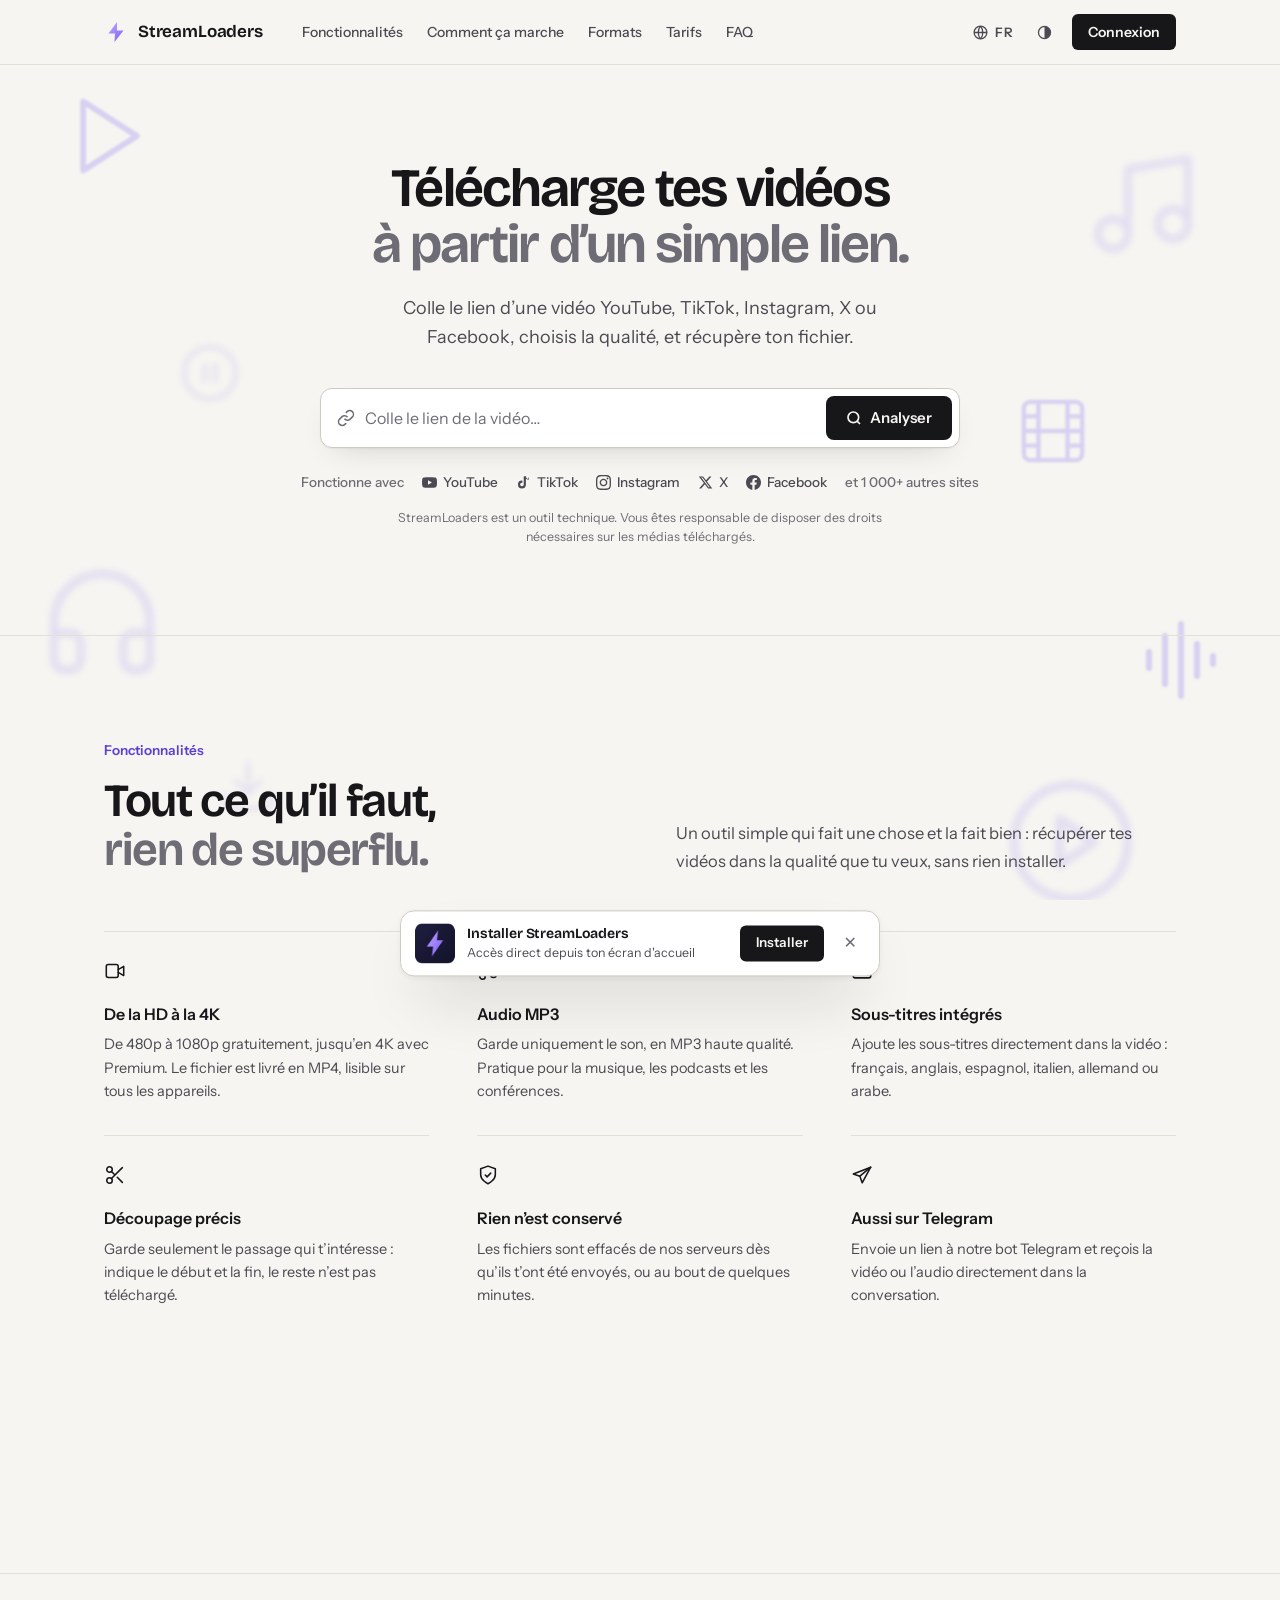
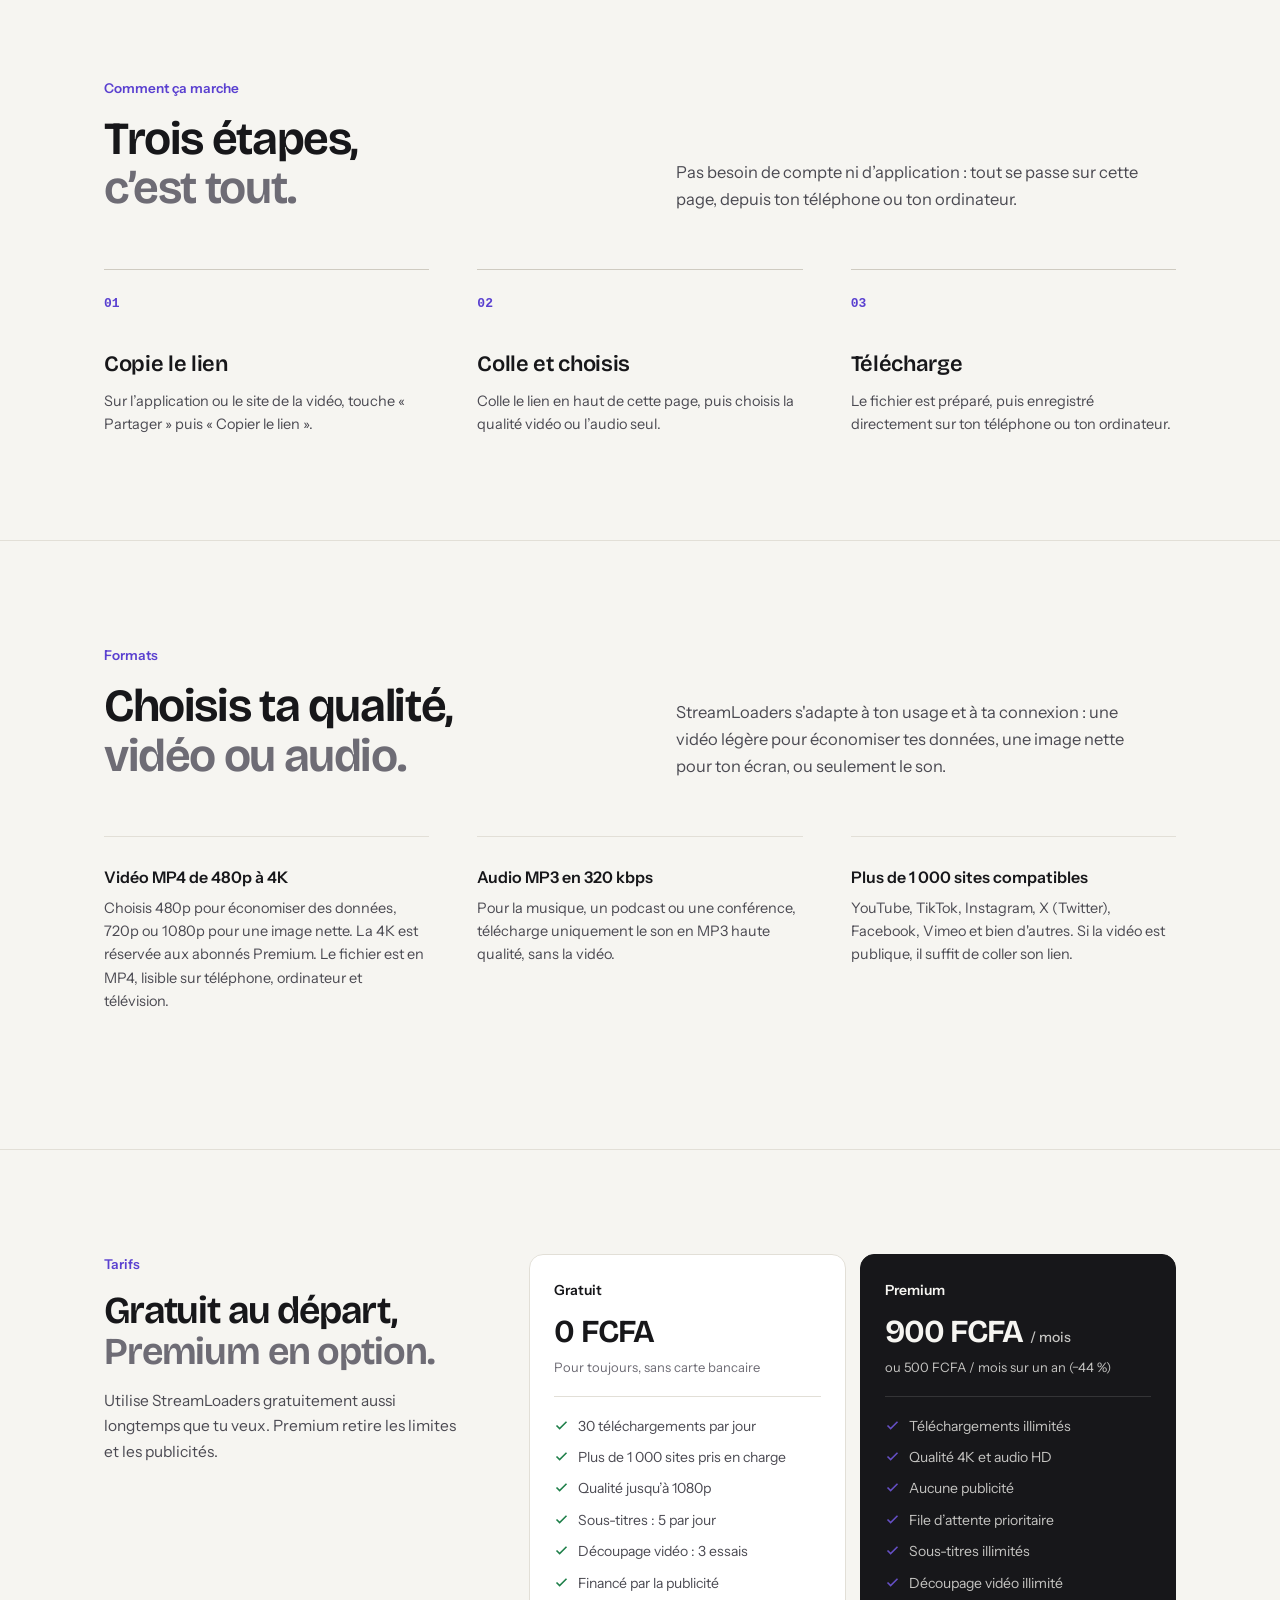
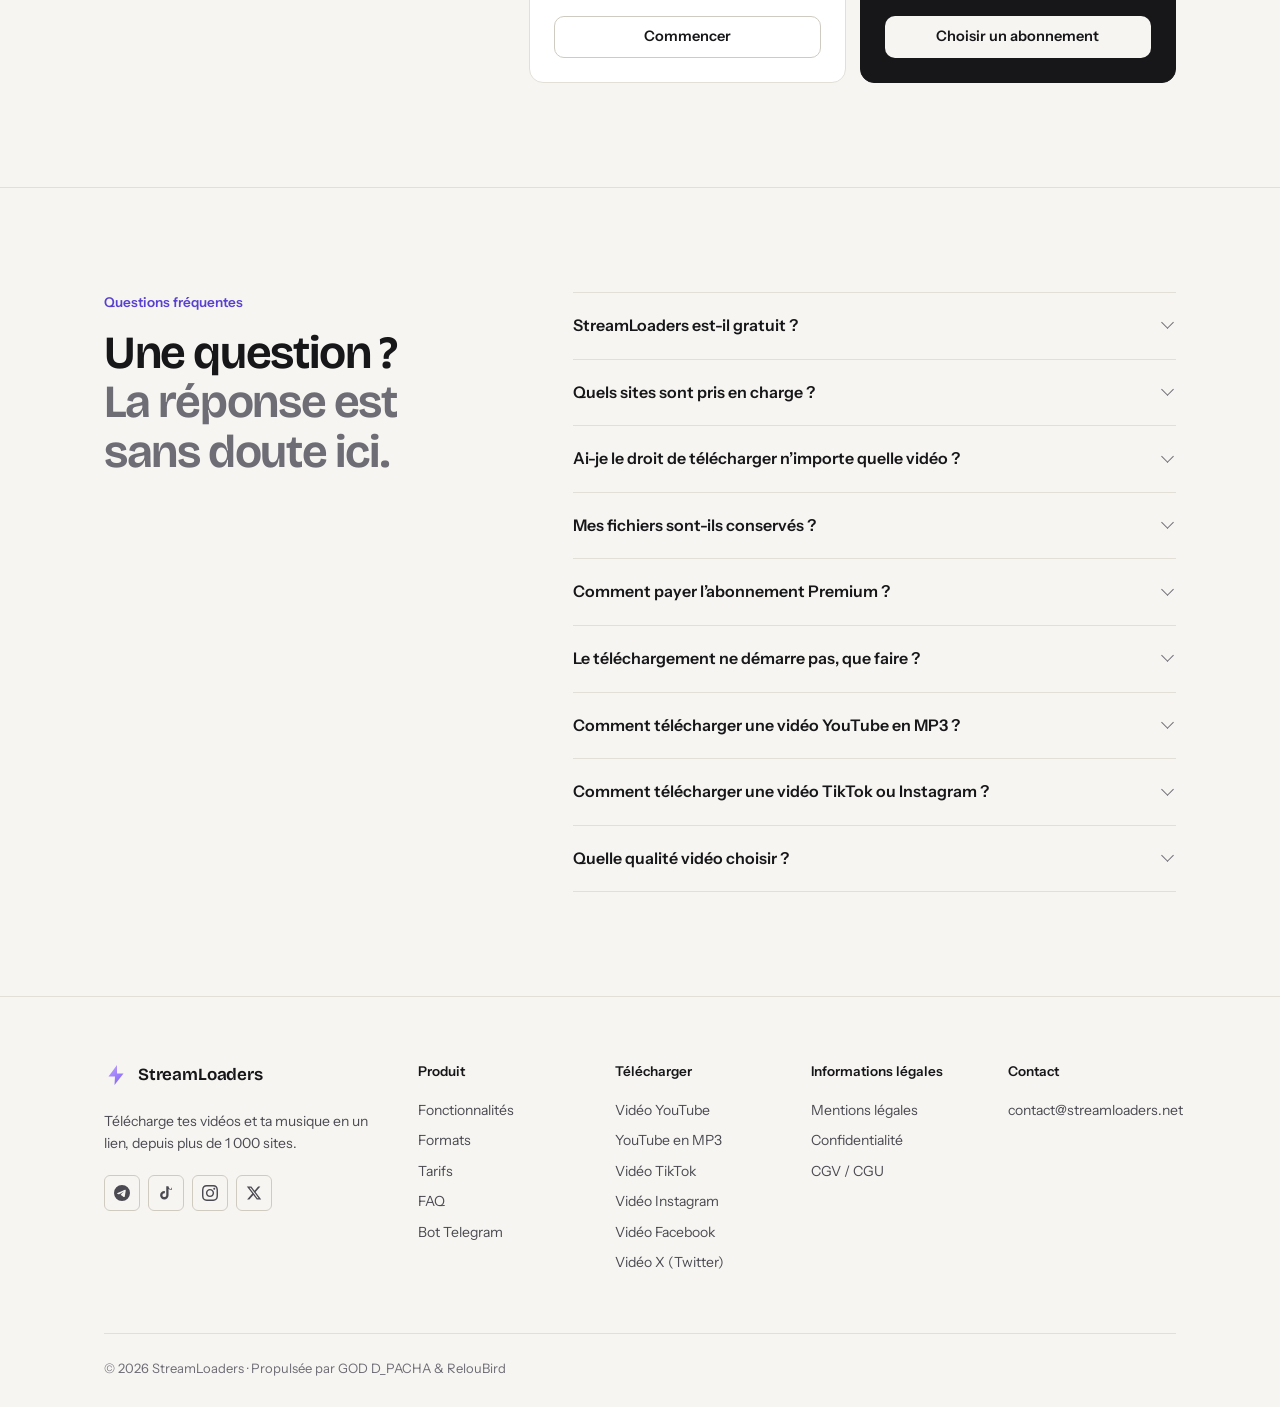
==== commit efc568f9: "all pages is ready." ====
--- a/index.html
+++ b/index.html
@@ -76,6 +76,7 @@
     }
     </script>
 
+    <!-- build:head:start -->
     <!-- ===== PERFORMANCE ===== -->
     <link rel="preload" href="/fonts/bricolage_grotesque_latin.woff2" as="font" type="font/woff2" crossorigin>
     <link rel="preload" href="/fonts/instrument_sans_latin.woff2" as="font" type="font/woff2" crossorigin>
@@ -100,10 +101,12 @@
     <link rel="icon" href="/favicon.ico" sizes="48x48">
     <link rel="icon" type="image/svg+xml" href="/favicon.svg">
     <link rel="icon" type="image/png" href="/icons/icon-192.png" sizes="192x192">
+    <!-- build:head:end -->
 </head>
 
 <body>
 
+    <!-- build:bg:start -->
     <!-- ═══ DÉCOR D'ARRIÈRE-PLAN : motifs vidéo/audio flottants ═══ -->
     <div class="bg-motifs" aria-hidden="true">
         <div class="bg-motifs-layer" id="prlxLayer">
@@ -197,7 +200,9 @@
             </svg>
         </div>
     </div>
-
+    <!-- build:bg:end -->
+
+    <!-- build:nav:start -->
     <!-- ═══ NAVIGATION ═══ -->
     <nav>
         <div class="nav-inner">
@@ -244,6 +249,7 @@
             </div>
         </div>
     </nav>
+    <!-- build:nav:end -->
 
     <!-- ═══ HERO ═══ -->
     <section class="hero">
@@ -255,6 +261,7 @@
             <p class="hero-sub" data-i18n="hero.sub">Colle le lien d’une vidéo YouTube, TikTok, Instagram, X ou
                 Facebook, choisis la qualité, et récupère ton fichier.</p>
 
+            <!-- build:widget:start -->
             <div class="url-widget">
                 <svg class="url-ico" viewBox="0 0 24 24" fill="none" stroke="currentColor" stroke-width="2"
                     aria-hidden="true">
@@ -377,6 +384,7 @@
                     </div>
                 </div>
             </div>
+            <!-- build:widget:end -->
 
             <div class="site-chips">
                 <span class="site-chips-label" data-i18n="hero.supports">Fonctionne avec</span>
@@ -689,19 +697,22 @@
                     </details>
                     <details class="faq-item">
                         <summary data-i18n="faq.q7">Comment télécharger une vidéo YouTube en MP3 ?</summary>
-                        <p data-i18n="faq.a7">Colle le lien de la vidéo YouTube en haut de la page, clique sur Analyser, choisis « Audio
+                        <p data-i18n="faq.a7">Colle le lien de la vidéo YouTube en haut de la page, clique sur Analyser,
+                            choisis « Audio
                             MP3 » dans la liste des formats, puis clique sur Télécharger. Le fichier est enregistré sur
                             ton appareil.</p>
                     </details>
                     <details class="faq-item">
                         <summary data-i18n="faq.q8">Comment télécharger une vidéo TikTok ou Instagram ?</summary>
-                        <p data-i18n="faq.a8">Dans l'application, touche « Partager » puis « Copier le lien ». Colle ensuite ce lien sur
+                        <p data-i18n="faq.a8">Dans l'application, touche « Partager » puis « Copier le lien ». Colle
+                            ensuite ce lien sur
                             StreamLoaders, choisis la qualité et télécharge. Seules les vidéos publiques sont prises en
                             charge.</p>
                     </details>
                     <details class="faq-item">
                         <summary data-i18n="faq.q9">Quelle qualité vidéo choisir ?</summary>
-                        <p data-i18n="faq.a9">Le 1080p convient à la plupart des écrans. Le 720p et le 480p sont plus légers, pratiques
+                        <p data-i18n="faq.a9">Le 1080p convient à la plupart des écrans. Le 720p et le 480p sont plus
+                            légers, pratiques
                             avec une connexion lente. La 4K est réservée aux abonnés Premium.</p>
                     </details>
                 </div>
@@ -709,6 +720,7 @@
         </div>
     </section>
 
+    <!-- build:footer:start -->
     <!-- ═══ PIED DE PAGE ═══ -->
     <footer>
         <div class="footer-inner">
@@ -762,6 +774,17 @@
                         data-i18n="foot.telegram">Bot Telegram</a>
                 </div>
                 <div class="footer-col">
+                    <h3>Télécharger</h3>
+                    <!-- build:platforms:start -->
+                    <a href="/telecharger/youtube/">Vidéo YouTube</a>
+                    <a href="/telecharger/youtube-mp3/">YouTube en MP3</a>
+                    <a href="/telecharger/tiktok/">Vidéo TikTok</a>
+                    <a href="/telecharger/instagram/">Vidéo Instagram</a>
+                    <a href="/telecharger/facebook/">Vidéo Facebook</a>
+                    <a href="/telecharger/twitter-x/">Vidéo X (Twitter)</a>
+                    <!-- build:platforms:end -->
+                </div>
+                <div class="footer-col">
                     <h3 data-i18n="foot.legalTitle">Informations légales</h3>
                     <a href="/mentions-legales.html" data-i18n="foot.legal">Mentions légales</a>
                     <a href="/confidentialite.html" data-i18n="foot.privacy">Confidentialité</a>
@@ -778,7 +801,9 @@
             </div>
         </div>
     </footer>
-
+    <!-- build:footer:end -->
+
+    <!-- build:modal:start -->
     <!-- ═══ MODALE : AUTH / PREMIUM / PROFIL ═══ -->
     <div class="modal-backdrop" id="modalBackdrop">
         <div class="modal" id="modalBox" role="dialog" aria-modal="true">
@@ -987,10 +1012,12 @@
             </div>
         </div>
     </div>
+    <!-- build:modal:end -->
 
     <script type="module" src="./scripts/main.js"></script>
 
 
+    <!-- build:pwa:start -->
     <!-- PWA : bannière d'installation (Android / Chrome) -->
     <div class="pwa-banner" id="pwaInstallBanner">
         <img src="/icons/icon-192.png" alt="Logo StreamLoaders" class="pwa-banner-icon">
@@ -1016,7 +1043,9 @@
             <button class="pwa-btn-close-ios" id="pwaIosClose" data-i18n="pwa.ios_close">J'ai compris</button>
         </div>
     </div>
-
+    <!-- build:pwa:end -->
+
+    <!-- build:inline-js:start -->
     <!-- Petit script inline : toggle oeil des mots de passe (indépendant des modules) -->
     <script>
         function setPasswordVisible(btn, visible) {
@@ -1029,6 +1058,7 @@
             setPasswordVisible(btn, btn.getAttribute('aria-pressed') !== 'true');
         }
     </script>
+    <!-- build:inline-js:end -->
 </body>
 
 </html>
--- a/style.css
+++ b/style.css
@@ -1495,8 +1495,8 @@
 }
 .footer-top {
   display: grid;
-  grid-template-columns: minmax(0, 1.7fr) repeat(3, minmax(0, 1fr));
-  gap: 40px 32px;
+  grid-template-columns: minmax(0, 1.7fr) repeat(4, minmax(0, 1fr));
+  gap: 35px 28px;
 }
 .footer-tagline {
   font-size: 14px;
@@ -2530,3 +2530,47 @@
   padding-inline-end: 22px;
   text-align: right;
 }
+
+/* ═══════════════════════════════════════════════════════════════
+   StreamLoaders — BUILD GENERIQUE : styles communs aux pages plateformes (FAQ, CGU, etc.)
+   ═══════════════════════════════════════════════════════════════ */
+
+/* Pages plateformes */
+.breadcrumb {
+  font-size: 13px;
+  color: var(--text-muted);
+  margin-bottom: 20px;
+}
+.breadcrumb a {
+  color: var(--text-dim);
+  text-decoration: none;
+}
+.breadcrumb a:hover {
+  color: var(--text);
+}
+
+.prose-title {
+  margin-bottom: 24px;
+}
+.prose {
+  max-width: 720px;
+  font-size: 16px;
+  color: var(--text-dim);
+  line-height: 1.75;
+}
+.prose p {
+  margin-bottom: 16px;
+}
+.prose ul {
+  padding-inline-start: 22px;
+}
+.prose li {
+  margin-bottom: 10px;
+}
+
+.feat-title a {
+  text-decoration: none;
+}
+.feat-title a:hover {
+  text-decoration: underline;
+}
